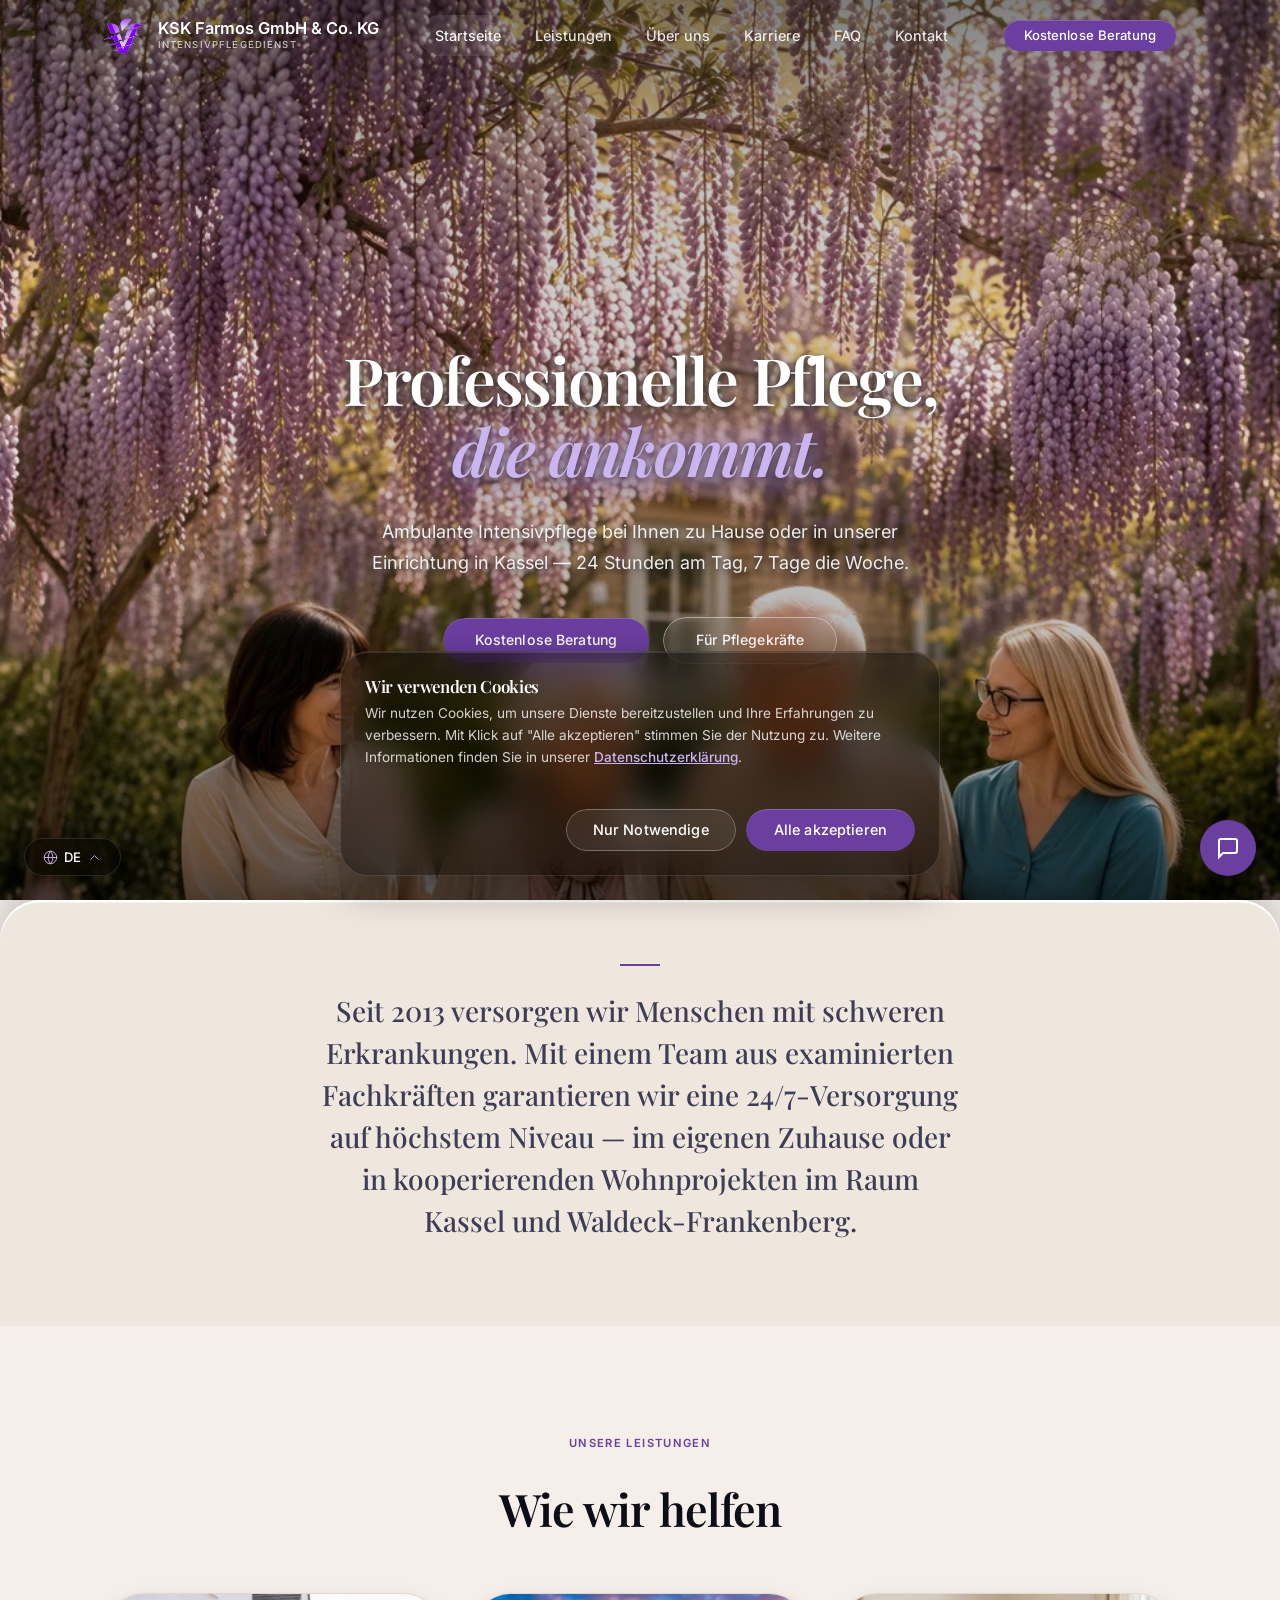
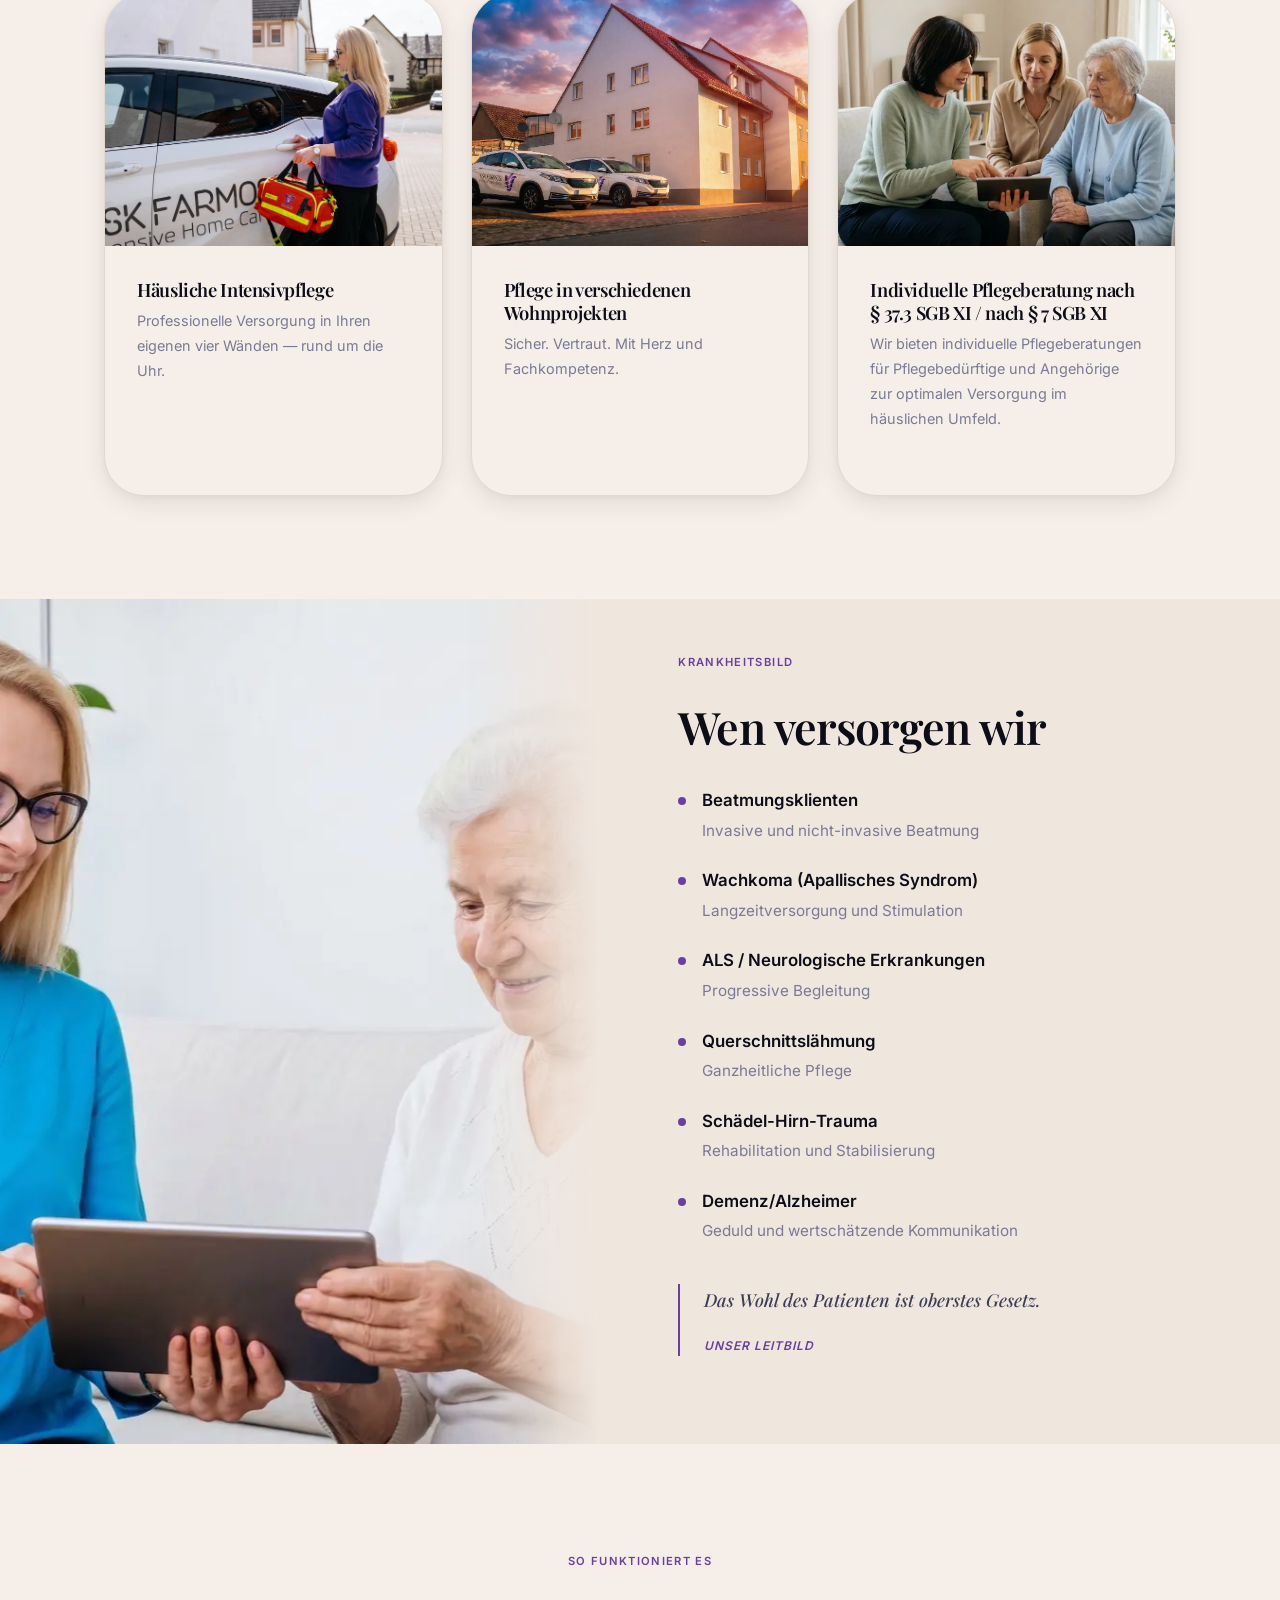
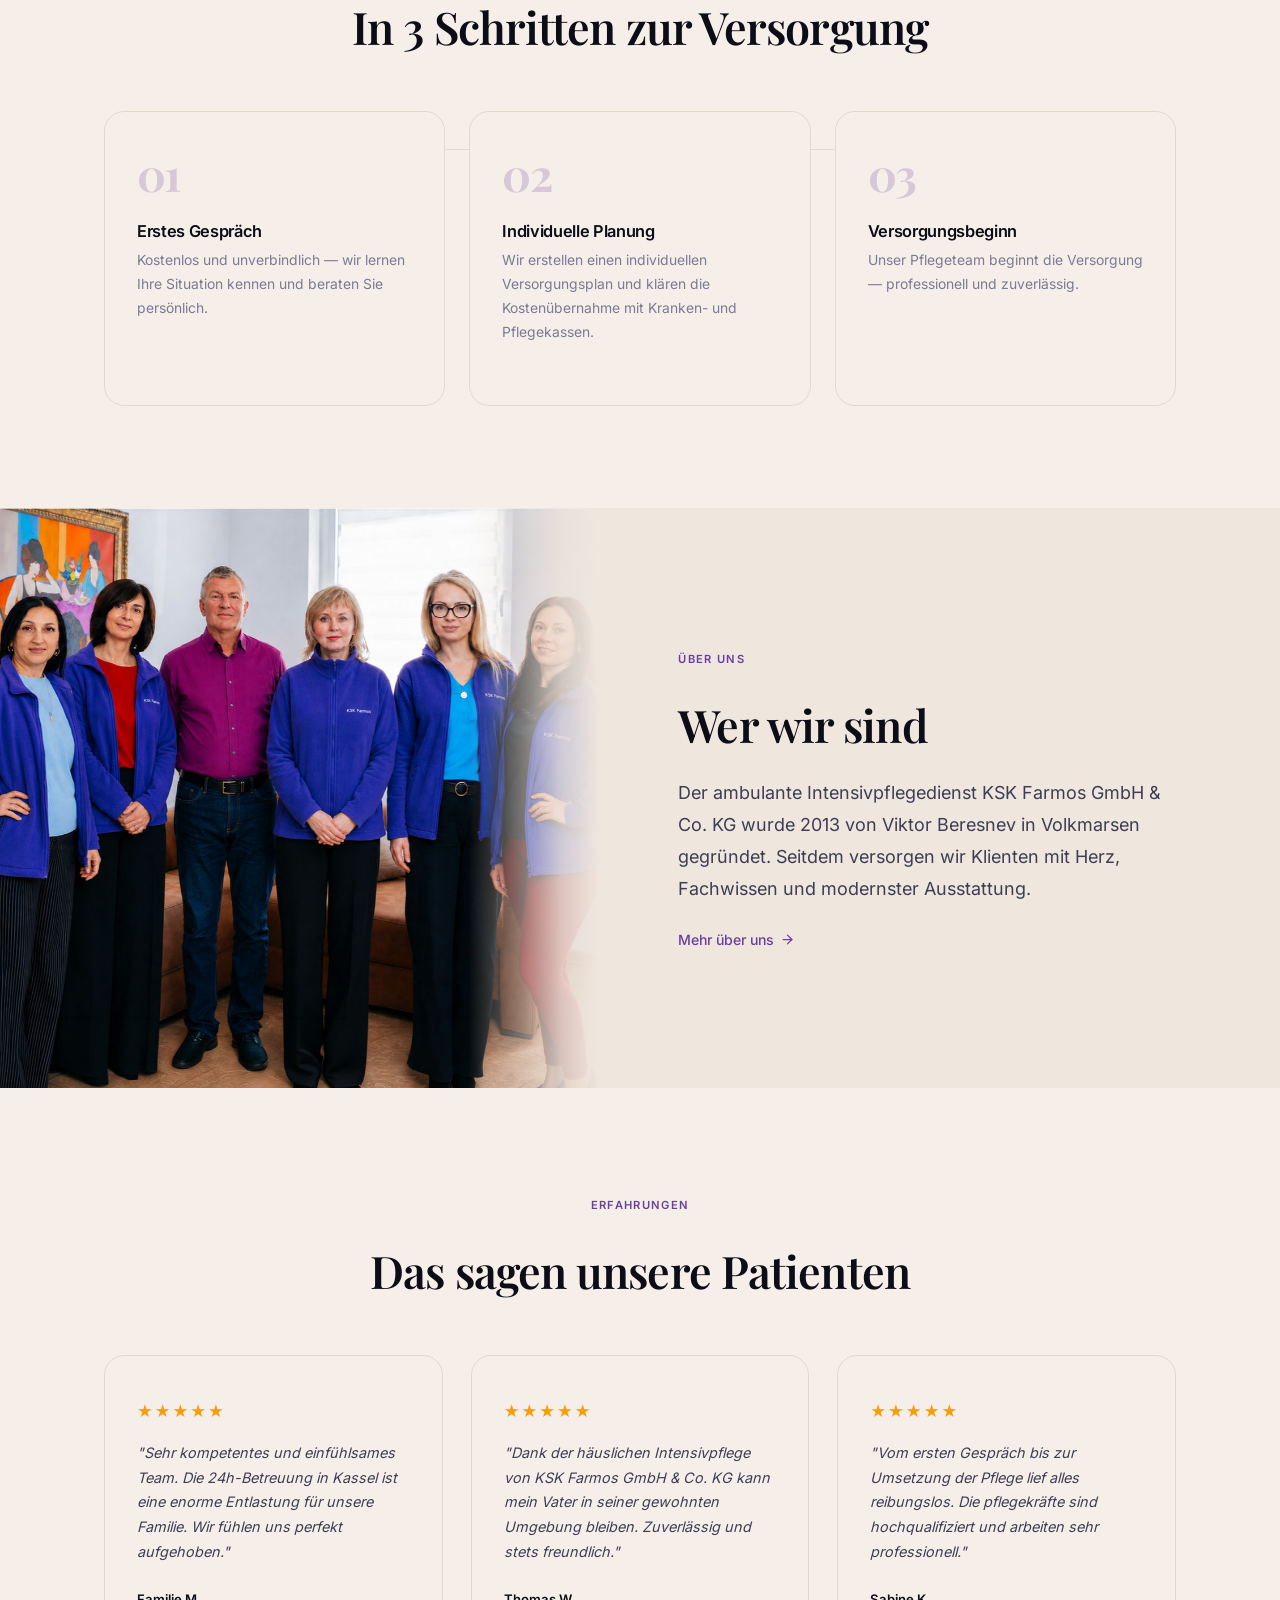
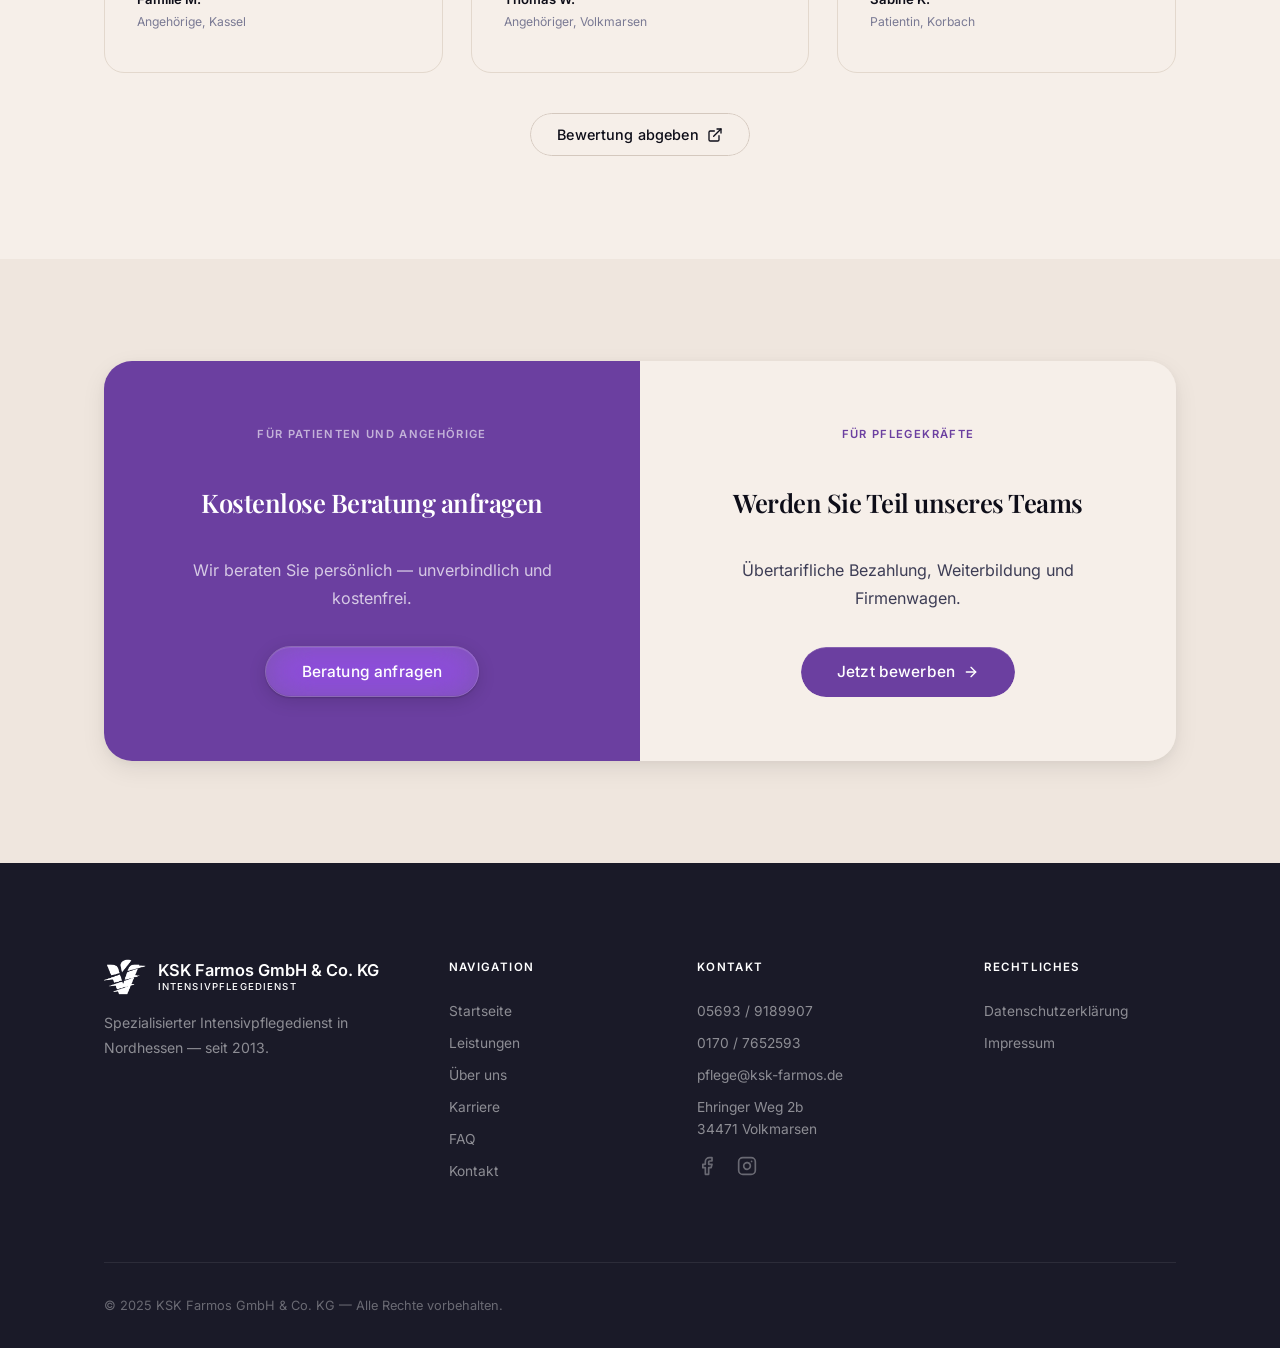
==== index.html @ 3693acf0 "ksk-farmos: security/privacy hardening, legal fixes, self-hosted deps, hero-only animation - Fix XSS" ====
<!DOCTYPE html>
<html lang="de">
<head>
  <meta charset="UTF-8">
  <meta name="viewport" content="width=device-width, initial-scale=1.0">
  <title>KSK Farmos GmbH &amp; Co. KG — Intensivpflegedienst in Nordhessen</title>
  <meta name="description" content="Ambulanter Intensivpflegedienst in Nordhessen. 24h-Betreuung zu Hause oder in Kassel. Seit 2013.">
  <link rel="stylesheet" href="css/style.css?v=1062">
  <link rel="preload" as="image" href="img/hero/mobile/hero1-v2.webp?v=10" media="(max-width: 992px)">
  <link rel="preload" as="image" href="img/hero/desktop/hero1.webp?v=20" media="(min-width: 993px)">
  <link rel="icon" href="img/common/logo-icon.png?v=3">
  <script src="js/vendor/lenis-1.0.42.min.js"></script>
  <!-- OpenGraph Social Metadata -->
  <meta property="og:title" content="KSK Farmos GmbH &amp; Co. KG — Intensivpflegedienst in Nordhessen">
  <meta property="og:description" content="Ambulanter Intensivpflegedienst in Nordhessen. 24h-Betreuung zu Hause oder in Kassel. Seit 2013.">
  <meta property="og:image" content="https://ksk-farmos.de/img/common/logo-icon.png">
  <meta property="og:url" content="https://ksk-farmos.de/">
  <meta property="og:type" content="website">
  <script type="application/ld+json">
  {
    "@context": "https://schema.org",
    "@type": "LocalBusiness",
    "name": "KSK Farmos GmbH & Co. KG",
    "image": "https://ksk-farmos.de/img/common/logo-icon.png",
    "@id": "https://ksk-farmos.de/#organization",
    "url": "https://ksk-farmos.de/",
    "telephone": "+4956939189907",
    "priceRange": "$$$",
    "address": {
      "@type": "PostalAddress",
      "streetAddress": "Ehringer Weg 2b",
      "addressLocality": "Volkmarsen",
      "postalCode": "34471",
      "addressCountry": "DE"
    },
    "geo": {
      "@type": "GeoCoordinates",
      "latitude": 51.41164,
      "longitude": 9.11586
    },
    "openingHoursSpecification": {
      "@type": "OpeningHoursSpecification",
      "dayOfWeek": [
        "Monday",
        "Tuesday",
        "Wednesday",
        "Thursday",
        "Friday",
        "Saturday",
        "Sunday"
      ],
      "opens": "00:00",
      "closes": "23:59"
    },
    "sameAs": [
      "https://www.facebook.com/share/1UM6QWWDnx/",
      "https://www.instagram.com/ksk.farmos.intensivpflege/"
    ]
  }
  </script>
</head>
<body>

<!-- HEADER -->
<header class="header header-transparent-allowed" id="header">
  <div class="header-inner">
    <a href="index.html" class="logo"><img src="img/common/logo-icon.png?v=3" alt="KSK Farmos GmbH &amp; Co. KG"><div class="logo-text">KSK Farmos GmbH &amp; Co. KG<span data-i18n="brand.sub">Intensivpflegedienst</span></div></a>
    <nav class="nav">
      <a class="nav-link active" href="index.html" data-i18n="nav.start">Startseite</a>
      <a class="nav-link" href="leistungen.html" data-i18n="nav.leistungen">Leistungen</a>
      <a class="nav-link" href="ueber-uns.html" data-i18n="nav.ueber">Über uns</a>
      <a class="nav-link" href="karriere.html" data-i18n="nav.karriere">Karriere</a>
      <a class="nav-link" href="faq.html" data-i18n="nav.faq">FAQ</a>
      <a class="nav-link" href="kontakt.html" data-i18n="nav.kontakt">Kontakt</a>
    </nav>
    <div class="header-right">
      <a href="beratung.html" class="btn btn-primary btn-sm" data-i18n="nav.beratung">Kostenlose Beratung</a>
      <button class="mobile-toggle" aria-label="Menu"><span></span><span></span><span></span></button>
    </div>
  </div>
</header>
<div class="mobile-menu">
  <a class="nav-link active" href="index.html" data-i18n="nav.start">Startseite</a>
  <a class="nav-link" href="leistungen.html" data-i18n="nav.leistungen">Leistungen</a>
  <a class="nav-link" href="ueber-uns.html" data-i18n="nav.ueber">Über uns</a>
  <a class="nav-link" href="karriere.html" data-i18n="nav.karriere">Karriere</a>
  <a class="nav-link" href="faq.html" data-i18n="nav.faq">FAQ</a>
  <a class="nav-link" href="kontakt.html" data-i18n="nav.kontakt">Kontakt</a>
</div>

<main>

<section class="hero-cutout hero-fs">
  <div class="hero-home-photo-frame index-hero-frame">
    <div class="hero-home-photo-inner">
      <picture>
        <source srcset="img/hero/mobile/hero1-v2.webp?v=10" media="(max-width: 992px)">
        <img src="img/hero/desktop/hero1.webp?v=20" alt="KSK Farmos GmbH &amp; Co. KG Intensivpflege" class="hero-home-photo" loading="eager">
      </picture>
    </div>
    <div class="hero-home-overlay"></div>
  </div>
  <div class="container">
    <div class="hero-inner centered">
      <div class="hero-content">
        <h1 class="hero-title reveal">
          <span class="ht-line-first">
            <span class="ht-line" data-i18n="idx.h1a">Professionelle</span>
            <span class="ht-line" data-i18n="idx.h1b">Pflege,</span>
          </span>
          <em class="ht-line" data-i18n="idx.h1em">die ankommt.</em>
        </h1>
        <p class="hero-subtitle reveal stagger-1" data-i18n="idx.lead">Ambulante Intensivpflege bei Ihnen zu Hause oder in unserer Einrichtung in Kassel — 24 Stunden am Tag, 7 Tage die Woche.</p>
        <div class="hero-actions reveal stagger-2">
          <a href="beratung.html" class="btn btn-primary btn-lg" data-i18n="idx.cta1">Kostenlose Beratung</a>
          <a href="karriere.html" class="btn btn-outline btn-lg" data-i18n="idx.cta2">Für Pflegekräfte</a>
        </div>
      </div>
    </div>
  </div>
</section>

<!-- 02 STATS + ACCENT -->
<section class="section section-gray section-compact">
  <div class="container">
    <div class="editorial-accent reveal">
      <p data-i18n="idx.accent">Seit 2013 versorgen wir Menschen mit schweren Erkrankungen. Mit einem Team aus examinierten Fachkräften garantieren wir eine 24/7-Versorgung auf höchstem Niveau — im eigenen Zuhause oder in kooperierenden Wohnprojekten im Raum Kassel und Waldeck-Frankenberg.</p>
    </div>
  </div>
</section>

<!-- 03 SERVICE CARDS -->
<section class="section">
  <div class="container">
    <div class="section-header centered reveal">
      <span class="section-tag" data-i18n="idx.srv.tag">Unsere Leistungen</span>
      <h2 data-i18n="idx.srv.h2">Wie wir helfen</h2>
    </div>
    <div class="grid-3">
      <a href="leistungen.html#haeuslich" class="card card-img">
        <div class="card-photo"><picture>
        <source srcset="img/home/home-service-haeuslich.webp" media="(max-width: 992px)">
        <img src="img/home/home-service-haeuslich.jpg" alt="Pflege zu Hause" loading="lazy">
      </picture></div>
        <div class="card-body">
          <h3 data-i18n="idx.srv1.h3">Häusliche Intensivpflege</h3>
          <p data-i18n="idx.srv1.p">Professionelle Versorgung in Ihren eigenen vier Wänden — rund um die Uhr.</p>
        </div>
      </a>
      <a href="leistungen.html" class="card card-img">
        <div class="card-photo"><picture>
        <source srcset="img/home/home-service-aufenthalt.webp" media="(max-width: 992px)">
        <img src="img/home/home-service-aufenthalt.jpg" alt="Aufenthaltskonzept" loading="lazy">
      </picture></div>
        <div class="card-body">
          <h3 data-i18n="idx.srv2.h3">Pflege in verschiedenen Wohnprojekten</h3>
          <p data-i18n="idx.srv2.p">Sicher. Vertraut. Mit Herz und Fachkompetenz.</p>
        </div>
      </a>
      <a href="leistungen.html#fortbildung" class="card card-img">
        <div class="card-photo"><picture>
        <source srcset="img/home/447ef75c-87d7-42b5-b0a5-6a3f84eab8a4.webp" media="(max-width: 992px)">
        <img src="img/home/447ef75c-87d7-42b5-b0a5-6a3f84eab8a4.jpg" alt="Beratung" loading="lazy">
      </picture></div>
        <div class="card-body">
          <h3 data-i18n="idx.srv3.h3">Individuelle Pflegeberatung nach &sect; 37.3 SGB XI / nach &sect; 7 SGB XI</h3>
          <p data-i18n="idx.srv3.p">Wir bieten individuelle Pflegeberatungen für Pflegebedürftige und Angehörige zur optimalen Versorgung im häuslichen Umfeld.</p>
        </div>
      </a>
    </div>
  </div>
</section>

<!-- 04 DIAGNOSEN -->
<!-- 04 DIAGNOSEN -->
<section class="section-edge-photo section-gray img-left">
  <div class="edge-photo-frame">
    <div class="edge-photo-inner">
      <picture style="display: block; width: 100%; height: 100%;">
        <source srcset="img/home/service-consultation.webp" media="(max-width: 992px)">
        <img src="img/home/hero2.jpg" alt="Einfühlsame Pflege" loading="lazy">
      </picture>
    </div>
    <div class="edge-photo-overlay"></div>
  </div>
  <div class="container">
    <div class="grid-2">
      <div class="empty-column"></div>
      <div>
        <span class="section-tag reveal-right" data-i18n="idx.diag.tag">Krankheitsbild</span>
        <h2 class="reveal-right stagger-1" data-i18n="idx.diag.h2">Wen versorgen wir</h2>
        <ul class="check-list reveal-right stagger-2">
          <li><span class="check-icon"><i data-lucide="check"></i></span><div><strong data-i18n="idx.diag1">Beatmungsklienten</strong><span data-i18n="idx.diag1.d">Invasive und nicht-invasive Beatmung</span></div></li>
          <li><span class="check-icon"><i data-lucide="check"></i></span><div><strong data-i18n="idx.diag2">Wachkoma (Apallisches Syndrom)</strong><span data-i18n="idx.diag2.d">Langzeitversorgung und Stimulation</span></div></li>
          <li><span class="check-icon"><i data-lucide="check"></i></span><div><strong data-i18n="idx.diag3">ALS / Neurologische Erkrankungen</strong><span data-i18n="idx.diag3.d">Progressive Begleitung</span></div></li>
          <li><span class="check-icon"><i data-lucide="check"></i></span><div><strong data-i18n="idx.diag4">Querschnittslähmung</strong><span data-i18n="idx.diag4.d">Ganzheitliche Pflege</span></div></li>
          <li><span class="check-icon"><i data-lucide="check"></i></span><div><strong data-i18n="idx.diag5">Schädel-Hirn-Trauma</strong><span data-i18n="idx.diag5.d">Rehabilitation und Stabilisierung</span></div></li>
          <li><span class="check-icon"><i data-lucide="check"></i></span><div><strong data-i18n="idx.diag6">Demenz/Alzheimer</strong><span data-i18n="idx.diag6.d">Geduld und wertschätzende Kommunikation</span></div></li>
        </ul>
        <div class="quote-block reveal-right stagger-3">
          <p data-i18n="idx.quote">Das Wohl des Patienten ist oberstes Gesetz.</p>
          <cite data-i18n="idx.quote.cite">Unser Leitbild</cite>
        </div>
      </div>
    </div>
  </div>
</section>

<!-- 05 PROCESS STEPS -->
<section class="section">
  <div class="container">
    <div class="section-header centered reveal">
      <span class="section-tag" data-i18n="idx.steps.tag">So funktioniert es</span>
      <h2 data-i18n="idx.steps.h2">In 3 Schritten zur Versorgung</h2>
    </div>
    <div class="process-steps">
      <div class="process-step">
        <div class="process-num">01</div>
        <h3 data-i18n="idx.step1.h3">Erstes Gespräch</h3>
        <p data-i18n="idx.step1.p">Kostenlos und unverbindlich — wir lernen Ihre Situation kennen und beraten Sie persönlich.</p>
      </div>
      <div class="process-step">
        <div class="process-num">02</div>
        <h3 data-i18n="idx.step2.h3">Individuelle Planung</h3>
        <p data-i18n="idx.step2.p">Wir erstellen einen individuellen Versorgungsplan und klären die Kostenübernahme mit Kranken- und Pflegekassen.</p>
      </div>
      <div class="process-step">
        <div class="process-num">03</div>
        <h3 data-i18n="idx.step3.h3">Versorgungsbeginn</h3>
        <p data-i18n="idx.step3.p">Unser Pflegeteam beginnt die Versorgung — professionell und zuverlässig.</p>
      </div>
    </div>
  </div>
</section>

<!-- 06 ABOUT PREVIEW -->
<section class="section-edge-photo section-gray img-left">
  <div class="edge-photo-frame">
    <div class="edge-photo-inner">
      <picture>
        <img src="img/home/team-photo.jpeg" alt="Team KSK Farmos GmbH &amp; Co. KG" loading="lazy" style="object-position: center top;">
      </picture>
    </div>
    <div class="edge-photo-overlay"></div>
  </div>
  <div class="container">
    <div class="grid-2">
      <div class="empty-column"></div>
      <div>
        <span class="section-tag reveal-right" data-i18n="idx.about.tag">Über uns</span>
        <h2 class="reveal-right stagger-1" data-i18n="idx.about.h2">Wer wir sind</h2>
        <p class="reveal-right stagger-2" data-i18n="idx.about.p">Der ambulante Intensivpflegedienst KSK Farmos GmbH &amp; Co. KG wurde 2013 von Viktor Beresnev in Volkmarsen gegründet. Seitdem versorgen wir Klienten mit Herz, Fachwissen und modernster Ausstattung.</p>
        <a href="ueber-uns.html" class="link-arrow reveal-right stagger-3" data-i18n="idx.about.link">Mehr über uns <i data-lucide="arrow-right"></i></a>
      </div>
    </div>
  </div>
</section>

<!-- 07 REVIEWS -->
<section class="section">
  <div class="container">
    <div class="section-header centered reveal">
      <span class="section-tag" data-i18n="idx.reviews.tag">Erfahrungen</span>
      <h2 data-i18n="idx.reviews.h2">Das sagen unsere Patienten</h2>
    </div>
    <div class="review-cards">
      <div class="review-card reveal stagger-1">
        <div class="review-stars">★★★★★</div>
        <p data-i18n="idx.review1.text">"Sehr kompetentes und einfühlsames Team. Die 24h-Betreuung in Kassel ist eine enorme Entlastung für unsere Familie. Wir fühlen uns perfekt aufgehoben."</p>
        <div class="review-author" data-i18n="idx.review1.author">Familie M. <span>Angehörige, Kassel</span></div>
      </div>
      <div class="review-card reveal stagger-2">
        <div class="review-stars">★★★★★</div>
        <p data-i18n="idx.review2.text">"Dank der häuslichen Intensivpflege von KSK Farmos GmbH &amp; Co. KG kann mein Vater in seiner gewohnten Umgebung bleiben. Zuverlässig und stets freundlich."</p>
        <div class="review-author" data-i18n="idx.review2.author">Thomas W. <span>Angehöriger, Volkmarsen</span></div>
      </div>
      <div class="review-card reveal stagger-3">
        <div class="review-stars">★★★★★</div>
        <p data-i18n="idx.review3.text">"Vom ersten Gespräch bis zur Umsetzung der Pflege lief alles reibungslos. Die pflegekräfte sind hochqualifiziert und arbeiten sehr professionell."</p>
        <div class="review-author" data-i18n="idx.review3.author">Sabine K. <span>Patientin, Korbach</span></div>
      </div>
    </div>
    <div class="flex-center mt-5 reveal stagger-4" style="margin-top: 40px">
      <a href="https://g.page/r/Cd6hNIICJQRSEBM/review" target="_blank" rel="noopener" class="btn btn-outline" data-i18n="idx.reviews.btn">Bewertung abgeben <i data-lucide="external-link"></i></a>
    </div>
  </div>
</section>

<!-- 08 DUAL CTA -->
<section class="section section-gray">
  <div class="container">
    <div class="dual-cta reveal-scale">
      <div class="dual-cta-left">
        <span class="section-tag" style="color:rgba(255,255,255,0.6)" data-i18n="idx.dual.left.tag">Für Patienten und Angehörige</span>
        <h3 data-i18n="idx.dual.left.h3">Kostenlose Beratung anfragen</h3>
        <p data-i18n="idx.dual.left.p">Wir beraten Sie persönlich — unverbindlich und kostenfrei.</p>
        <a href="beratung.html" class="btn btn-glass-dark btn-lg" data-i18n="idx.dual.left.btn">Beratung anfragen</a>
      </div>
      <div class="dual-cta-right">
        <span class="section-tag" data-i18n="idx.dual.right.tag">Für Pflegekräfte</span>
        <h3 data-i18n="idx.dual.right.h3">Werden Sie Teil unseres Teams</h3>
        <p data-i18n="idx.dual.right.p">Übertarifliche Bezahlung, Weiterbildung und Firmenwagen.</p>
        <a href="schnellbewerbung.html" class="btn btn-primary btn-lg" data-i18n="idx.dual.right.btn">Jetzt bewerben <i data-lucide="arrow-right"></i></a>
      </div>
    </div>
  </div>
</section>

</main>

<!-- FOOTER -->
<footer class="footer">
  <div class="container">
    <div class="footer-grid">
      <div class="footer-brand">
        <a href="index.html" class="logo"><img src="img/common/logo-icon.png?v=3" alt="KSK Farmos GmbH &amp; Co. KG"><div class="logo-text">KSK Farmos GmbH &amp; Co. KG<span data-i18n="brand.sub">Intensivpflegedienst</span></div></a>
        <p data-i18n="footer.desc">Spezialisierter Intensivpflegedienst in Nordhessen — seit 2013.</p>
      </div>
      <div>
        <h4 data-i18n="footer.nav">Navigation</h4>
        <div class="footer-links">
          <a href="index.html" data-i18n="nav.start">Startseite</a>
          <a href="leistungen.html" data-i18n="nav.leistungen">Leistungen</a>
          <a href="ueber-uns.html" data-i18n="nav.ueber">Über uns</a>
          <a href="karriere.html" data-i18n="nav.karriere">Karriere</a>
          <a href="faq.html" data-i18n="nav.faq">FAQ</a>
          <a href="kontakt.html" data-i18n="nav.kontakt">Kontakt</a>
        </div>
      </div>
      <div>
        <h4 data-i18n="footer.kontakt">Kontakt</h4>
        <div class="footer-contact">
          <a href="tel:056939189907">05693 / 9189907</a>
          <a href="tel:01707652593">0170 / 7652593</a>
          <a href="mailto:pflege@ksk-farmos.de">pflege@ksk-farmos.de</a>
          <p>Ehringer Weg 2b<br>34471 Volkmarsen</p>
        
          <div class="footer-social">
            <a href="https://www.facebook.com/share/1UM6QWWDnx/" target="_blank" rel="noopener noreferrer" aria-label="Facebook"><svg xmlns="http://www.w3.org/2000/svg" width="20" height="20" viewBox="0 0 24 24" fill="none" stroke="currentColor" stroke-width="2" stroke-linecap="round" stroke-linejoin="round" class="lucide lucide-facebook"><path d="M18 2h-3a5 5 0 0 0-5 5v3H7v4h3v8h4v-8h3l1-4h-4V7a1 1 0 0 1 1-1h3z"></path></svg></a>
            <a href="https://www.instagram.com/ksk.farmos.intensivpflege/" target="_blank" rel="noopener noreferrer" aria-label="Instagram"><svg xmlns="http://www.w3.org/2000/svg" width="20" height="20" viewBox="0 0 24 24" fill="none" stroke="currentColor" stroke-width="2" stroke-linecap="round" stroke-linejoin="round" class="lucide lucide-instagram"><rect x="2" y="2" width="20" height="20" rx="5" ry="5"></rect><path d="M16 11.37A4 4 0 1 1 12.63 8 4 4 0 0 1 16 11.37z"></path><line x1="17.5" y1="6.5" x2="17.51" y2="6.5"></line></svg></a>
            </div>
        </div>
      </div>
      <div>
        <h4 data-i18n="footer.legal">Rechtliches</h4>
        <div class="footer-links">
          <a href="datenschutz.html" data-i18n="footer.datenschutz">Datenschutzerklärung</a>
          <a href="impressum.html" data-i18n="footer.impressum">Impressum</a>
        </div>
      </div>
    </div>
    <div class="footer-bottom">
      <span data-i18n="footer.copy">&copy; 2025 KSK Farmos GmbH &amp; Co. KG — Alle Rechte vorbehalten.</span>
    </div>
  </div>
</footer>

<!-- FLOATING LANG PILL -->
<div class="lang-float">
  <button class="lang-float-btn" id="langFloatBtn"><i data-lucide="globe"></i> DE <i data-lucide="chevron-up"></i></button>
  <div class="lang-float-dropdown" id="langDropdown">
    <a href="#" data-lang="de" class="active">Deutsch</a>
    <a href="#" data-lang="en">English</a>
    <a href="#" data-lang="ru">Русский</a>
    <a href="#" data-lang="tr">Türkçe</a>
    <a href="#" data-lang="pl">Polski</a>
    <a href="#" data-lang="ro">Română</a>
    <a href="#" data-lang="bg">Български</a>
    <a href="#" data-lang="ua">Українська</a>
    <a href="#" data-lang="ar">العربية</a>
    <a href="#" data-lang="bs">Bosanski</a>
  </div>
</div>


<script src="js/vendor/lucide-1.39.0.min.js"></script>
<script src="js/main.js?v=5.25"></script>
  <!-- KSK Chat Widget -->
  <link rel="stylesheet" href="css/chat-widget.css?v=6">
  <script src="js/chat-widget.js?v=3"></script>
</body>
</html>
---- css/style.css ----
/* ============================================================
   KSK FARMOS — style.css v3.5
   Calibrated spacing · Glass buttons · Scroll animations
   ============================================================ */
@import url('fonts.css');

/* ── DESIGN TOKENS ─────────────────────────────────────────── */
:root {
  --white:#f6efe9;
  --off-white:#fdfaf7;
  --gray-50:#efe6de;
  --gray-100:#e3d8cd;
  --gray-200:#d4c8be;
  --gray-400:#9898b0;
  --gray-600:#5c5c78;
  --gray-800:#2a2a3a;
  --gray-900:#1a1a28;
  --black:#0d0d18;
  --violet:#6b3fa0;
  --violet-mid:#7c50b5;
  --violet-light:#9d76d4;
  --violet-pale:#f0eaf9;
  --violet-alpha:rgba(107,63,160,0.10);
  --text-primary:#0d0d18;
  --text-secondary:#3d3d55;
  --text-muted:#7a7a94;
  --serif:'Playfair Display',Georgia,serif;
  --sans:'Inter',system-ui,-apple-system,sans-serif;
  --shadow-xs:0 1px 3px rgba(0,0,0,0.05);
  --shadow-sm:0 2px 8px rgba(0,0,0,0.06),0 1px 3px rgba(0,0,0,0.04);
  --shadow-md:0 8px 24px rgba(0,0,0,0.08),0 2px 8px rgba(0,0,0,0.04);
  --shadow-lg:0 24px 56px rgba(0,0,0,0.10),0 8px 20px rgba(0,0,0,0.05);
  --shadow-violet:0 8px 32px rgba(107,63,160,0.25);
  --r-sm:8px;--r-md:14px;--r-lg:20px;--r-xl:28px;--r-2xl:40px;--r-full:9999px;

  /* 8px spacing grid */
  --sp-1:8px;--sp-2:16px;--sp-3:24px;--sp-4:32px;
  --sp-5:40px;--sp-6:48px;--sp-7:56px;--sp-8:64px;
  --sp-10:80px;--sp-12:96px;--sp-16:128px;

  --header-h:72px;
  --max-w:1200px;
  --pad-x:clamp(20px,5vw,64px);
  --section-gap:clamp(64px,8vw,112px);

  --ease:cubic-bezier(0.25,0.46,0.45,0.94);
  --ease-out:cubic-bezier(0.16,1,0.3,1);
  --ease-expo:cubic-bezier(0.22,1,0.36,1);
  --ease-spring:cubic-bezier(0.34,1.56,0.64,1);
  --t-fast:160ms;--t-base:280ms;--t-slow:520ms;--t-reveal:800ms;
}

/* ── RESET ─────────────────────────────────────────────────── */
*,*::before,*::after{box-sizing:border-box;margin:0;padding:0;-webkit-tap-highlight-color:transparent}
html{scroll-behavior:smooth;-webkit-text-size-adjust:100%;overflow-x:clip}
body{font-family:var(--sans);font-size:16px;line-height:1.65;color:var(--text-primary);background:var(--white);-webkit-font-smoothing:antialiased;overflow-x:clip}
img{display:block;max-width:100%;height:auto}
picture{display:block;width:100%;height:100%}
picture img{width:100%;height:100%;object-fit:cover}
a{color:inherit;text-decoration:none}
ul,ol{list-style:none}
button{font-family:var(--sans)}

/* ── TYPOGRAPHY ─────────────────────────────────────────────── */
h1,h2,h3,h4{font-family:var(--serif);font-weight:600;line-height:1.25;letter-spacing:-0.02em;color:var(--text-primary);margin-bottom:1.5rem;overflow-wrap:break-word;word-break:break-word}
h1{font-size:clamp(3.2rem, 6vw, 5.2rem);line-height:1.12}
h2{font-size:clamp(2rem,3.5vw,3.1rem)}
.beratung-title{font-size:clamp(2rem,3.5vw,3.1rem)}
h3{font-size:clamp(1.25rem,2vw,1.6rem)}
h4{font-size:1.05rem;font-family:var(--sans);font-weight:600;letter-spacing:-0.01em;line-height:1.4;margin-bottom:1rem}
p{color:var(--text-secondary);line-height:1.75;margin-bottom:1.25rem}
.lead{font-size:1.15rem;color:var(--text-secondary);font-weight:400;line-height:1.8;max-width:650px;margin-bottom:2rem}
.text-sm{font-size:0.875rem}.text-xs{font-size:0.78rem}.text-muted{color:var(--text-muted)}.text-center{text-align:center}.text-white{color:white}
.section-tag{display:inline-block;font-family:var(--sans);font-size:0.70rem;font-weight:600;letter-spacing:0.12em;text-transform:uppercase;color:var(--violet);margin-bottom:1.75rem}
.service-group-label {
  font-family: var(--sans);
  font-size: 0.65rem;
  font-weight: 700;
  letter-spacing: 0.12em;
  text-transform: uppercase;
  color: var(--violet);
  margin-top: 2.5rem;
  margin-bottom: 1.25rem;
}

/* ── LAYOUT ─────────────────────────────────────────────────── */
.container{width:100%;max-width:var(--max-w);margin:0 auto;padding:0 var(--pad-x)}
.section{padding:var(--section-gap) 0}
.section-gray{background:var(--gray-50)}
.section-white{background:#ffffff}
.section-dark{background:var(--gray-900);color:white}
.section-dark h2,.section-dark h3,.section-dark h4{color:white}
.section-dark p{color:rgba(255,255,255,0.65)}
.section-violet{background:var(--violet);color:white}
.section-violet h2,.section-violet h3{color:white}
.section-violet p{color:rgba(255,255,255,0.82)}
.section-header{max-width:640px;margin-bottom:clamp(32px,5vw,56px)}
.section-header.centered{margin-left:auto;margin-right:auto;text-align:center}
.section-header h2{margin-bottom:var(--sp-4)}
.section-header p{font-size:1.05rem;max-width:540px;margin-top:var(--sp-2)}
.section-header.centered p{margin-left:auto;margin-right:auto}

/* ── GRIDS ──────────────────────────────────────────────────── */
.grid-2{display:grid;grid-template-columns:1fr 1fr;gap:clamp(40px,6vw,88px);align-items:center}
.grid-3{display:grid;grid-template-columns:repeat(3,1fr);gap:clamp(16px,2.5vw,28px)}
.flex-grid-3{display:flex;flex-wrap:wrap;justify-content:center;gap:clamp(16px,2.5vw,28px)}
.flex-grid-3 > *{flex:0 1 calc(33.333% - 20px);min-width:300px;max-width:380px}
.grid-4{display:grid;grid-template-columns:repeat(4,1fr);gap:clamp(14px,2vw,20px)}
.flex-center{display:flex;align-items:center;justify-content:center}
.hero-actions{display:flex;gap:12px;flex-wrap:wrap;align-items:center}
.mb-sm{margin-bottom:var(--sp-2)}.mb-md{margin-bottom:var(--sp-4)}.mb-lg{margin-bottom:var(--sp-6)}

/* ── STICKY MEDIA LAYOUT UTILS ────────────────────────────────── */
@media (min-width: 992px) {
  .media-left {
    align-items: start;
    display: grid;
    grid-template-columns: 1fr 1fr;
    gap: 40px;
  }
  .media-left > :first-child {
    order: 2;
  }
  .media-left > :last-child {
    order: 1;
  }
  .sticky-media > :last-child {
    position: sticky;
    top: 100px;
  }
}

/* ── PHOTO PLACEHOLDERS ─────────────────────────────────────── */
.photo-placeholder{width:100%;min-height:300px;background:var(--gray-50);border:1.5px dashed var(--gray-200);border-radius:var(--r-lg);display:flex;align-items:center;justify-content:center;text-align:center;padding:var(--sp-4);color:var(--text-muted);font-size:0.85rem;line-height:1.5;object-fit:cover}
.photo-placeholder.ph-tall{min-height:480px}.photo-placeholder.ph-short{min-height:220px}.photo-placeholder.ph-square{min-height:0;aspect-ratio:1/1}
.ph-4-5{aspect-ratio:4/5;min-height:0}.ph-4-3{aspect-ratio:4/3;min-height:0}.ph-1-1{aspect-ratio:1/1;min-height:0}

/* ── CARDS ───────────────────────────────────────────────────── */
.card{background:var(--white);border:1px solid var(--gray-100);border-radius:var(--r-lg);padding:var(--sp-5) var(--sp-4);transition:transform 0.35s ease,box-shadow 0.35s ease,border-color 0.35s ease}
.card:hover{transform:translateY(-6px);box-shadow:0 16px 40px rgba(0,0,0,0.08);border-color:transparent;transition:transform 0.35s ease,box-shadow 0.35s ease,border-color 0.35s ease}
.card-icon{width:48px;height:48px;background:var(--violet-pale);border-radius:var(--r-md);display:flex;align-items:center;justify-content:center;margin-bottom:var(--sp-3);color:var(--violet);flex-shrink:0;transition:transform 0.35s ease, background 0.3s ease}
.card:hover .card-icon{transform:translateY(-2px);background:var(--violet);color:var(--white)}
.card-icon svg{width:22px;height:22px;stroke-width:1.5}
.card h3{font-size:1.15rem;margin-bottom:var(--sp-1);line-height:1.25}
.card p{font-size:0.9rem;line-height:1.72;color:var(--text-muted)}
.card-centered{text-align:center;display:flex;flex-direction:column;align-items:center}
.card-graphic{margin-bottom:var(--sp-3);color:var(--violet);transition:transform 0.35s ease;display:inline-flex}
.card-graphic svg{width:24px;height:24px;stroke-width:1.5}
.card:hover .card-graphic{transform:translateY(-2px)}
.card-img{padding:0;overflow:hidden;border-radius:var(--r-2xl);background:var(--white);box-shadow:var(--shadow-md);transition:transform 0.35s ease,box-shadow 0.35s ease,border-color 0.35s ease}
.card-img:hover{transform:translateY(-6px);box-shadow:0 16px 40px rgba(0,0,0,0.08);border-color:transparent;transition:transform 0.35s ease,box-shadow 0.35s ease,border-color 0.35s ease}
.card-img .card-photo{width:100%;aspect-ratio:4/3;overflow:hidden;background:var(--gray-100)}
.card-img .card-photo img{width:100%;height:100%;object-fit:cover}
.card-img .card-body{padding:var(--sp-4) var(--sp-4) var(--sp-5)}
.card-img .card-body h3{margin-bottom:var(--sp-1)}
.card-img .card-body p{margin-bottom:var(--sp-3)}

/* ── BUTTONS ─────────────────────────────────────────────────── */
.btn{
  display:inline-flex;align-items:center;justify-content:center;gap:8px;
  font-family:var(--sans);font-size:0.9rem;font-weight:500;letter-spacing:0.01em;
  border:none;cursor:pointer;text-decoration:none;border-radius:var(--r-full);
  padding:14px 28px;line-height:1;white-space:nowrap;
  transition:transform 0.35s ease,box-shadow 0.35s ease,background 0.35s ease,border-color 0.35s ease,color 0.35s ease;
  position:relative;overflow:hidden;
  -webkit-mask-image: -webkit-radial-gradient(white, black);
}
.btn:hover{transition:transform 0.35s ease,box-shadow 0.35s ease,background 0.35s ease,border-color 0.35s ease,color 0.35s ease}
/* shimmer sweep */
.btn::after{content:'';position:absolute;inset:0;background:linear-gradient(105deg,transparent 35%,rgba(255,255,255,0.22) 50%,transparent 65%);transform:translateX(-100%);pointer-events:none;transition:transform 0.55s ease}
.btn:hover::after{transform:translateX(100%)}

.btn svg{width:16px;height:16px;stroke-width:2;flex-shrink:0;transition:transform 0.35s ease}
.btn:hover svg{transform:translateX(3px)}



/* Primary — solid violet */
.btn-primary{background:var(--violet);color:white;box-shadow:0 1px 2px rgba(107,63,160,0.25),0 4px 14px rgba(107,63,160,0.28),inset 0 1px 0 rgba(255,255,255,0.18)}
.btn-primary:hover{transform:translateY(-2px);background:var(--violet-mid);box-shadow:0 8px 24px rgba(107,63,160,0.28),inset 0 1px 0 rgba(255,255,255,0.2)}

/* Outline */
.btn-outline{background:transparent;color:var(--text-primary);border:1.5px solid var(--gray-200);box-shadow:none;padding:12.5px 26px;transition:transform 0.35s ease,border-color 0.35s ease,color 0.35s ease,background 0.35s ease}
.btn-outline:hover{border-color:var(--violet);color:var(--violet);background:var(--violet-alpha);box-shadow:var(--shadow-sm);transform:translateY(-2px)}

/* Glass — frosted on light bg */
.btn-glass{
  background:transparent !important;
  color:var(--text-primary);
  border:1px solid rgba(255,255,255,0.95);
  box-shadow:0 1px 2px rgba(0,0,0,0.06),0 4px 14px rgba(0,0,0,0.06),inset 0 1px 0 rgba(255,255,255,1),inset 0 -1px 0 rgba(0,0,0,0.03);
  -webkit-backface-visibility: hidden;
  backface-visibility: hidden;
  transform: translate3d(0, 0, 0);
  -webkit-transform: translate3d(0, 0, 0);
  -webkit-mask-image: none !important;
  mask-image: none !important;
  overflow: visible !important;
}
.btn-glass::after{
  display: none !important;
}
.btn-glass::before{
  content:'';
  position:absolute;
  inset:0;
  border-radius:inherit;
  background:rgba(255,255,255,0.62);
  backdrop-filter:blur(20px) saturate(180%);
  -webkit-backdrop-filter:blur(20px) saturate(180%);
  z-index:-1;
  transition:background 0.35s ease;
  will-change:transform,opacity;
  transform: translate3d(0, 0, 0);
  -webkit-transform: translate3d(0, 0, 0);
}
.btn-glass:hover{
  transform: translate3d(0, -2px, 0);
  -webkit-transform: translate3d(0, -2px, 0);
  box-shadow:0 6px 20px rgba(0,0,0,0.08),inset 0 1px 0 rgba(255,255,255,1);
}
.btn-glass:hover::before{
  background:rgba(255,255,255,0.88);
}

/* Glass Dark — frosted on violet/dark bg */
.btn-glass-dark{
  background:transparent !important;
  color:white;
  border:1px solid rgba(255,255,255,0.22);
  box-shadow:0 1px 2px rgba(0,0,0,0.18),0 4px 18px rgba(0,0,0,0.14),inset 0 1px 0 rgba(255,255,255,0.18),inset 0 -1px 0 rgba(0,0,0,0.08);
  -webkit-backface-visibility: hidden;
  backface-visibility: hidden;
  transform: translate3d(0, 0, 0);
  -webkit-transform: translate3d(0, 0, 0);
  -webkit-mask-image: none !important;
  mask-image: none !important;
  overflow: visible !important;
}
.btn-glass-dark::after{
  display: none !important;
}
.btn-glass-dark::before{
  content:'';
  position:absolute;
  inset:0;
  border-radius:inherit;
  background:rgba(255,255,255,0.12);
  backdrop-filter:blur(20px) saturate(180%);
  -webkit-backdrop-filter:blur(20px) saturate(180%);
  z-index:-1;
  transition:background 0.35s ease,border-color 0.35s ease;
  will-change:transform,opacity;
  transform: translate3d(0, 0, 0);
  -webkit-transform: translate3d(0, 0, 0);
}
.btn-glass-dark:hover{
  transform: translate3d(0, -2px, 0);
  -webkit-transform: translate3d(0, -2px, 0);
  border-color:rgba(255,255,255,0.38);
  box-shadow:0 6px 20px rgba(0,0,0,0.2),inset 0 1px 0 rgba(255,255,255,0.22);
}
.btn-glass-dark:hover::before{
  background:rgba(255,255,255,0.20);
}

/* Sizes */
.btn-sm{padding:9px 20px;font-size:0.82rem}.btn-sm.btn-outline{padding:7.5px 18px}
.btn-lg{padding:17px 36px;font-size:0.96rem}.btn-xl{padding:19px 44px;font-size:1rem;letter-spacing:0.015em}

/* ── HEADER ──────────────────────────────────────────────────── */
.header{position:fixed;top:0;left:0;right:0;height:var(--header-h);z-index:100;background:transparent;border-bottom:1px solid transparent}
.header.scrolled{background:rgba(255,255,255,0.90);backdrop-filter:blur(24px) saturate(200%);-webkit-backdrop-filter:blur(24px) saturate(200%);border-bottom:1px solid rgba(0,0,0,0.06);box-shadow:0 1px 28px rgba(0,0,0,0.05)}
.header-inner{display:flex;align-items:center;height:100%;gap:clamp(16px,3vw,40px);padding:0 var(--pad-x);max-width:var(--max-w);margin:0 auto}
.logo{display:flex;align-items:center;gap:12px;flex-shrink:0}
.logo img{height:36px;width:auto}
.logo-text{font-family:var(--sans);font-weight:700;font-size:1.02rem;color:var(--text-primary);line-height:1.1}
.logo-text span{display:block;font-size:0.60rem;font-weight:500;text-transform:uppercase;letter-spacing:0.12em;color:var(--text-muted);margin-top:2px}
.nav{display:flex;align-items:center;gap:2px;margin-left:auto;margin-right:auto}
.nav-link{display:inline-flex;align-items:center;gap:4px;padding:9px 16px;font-size:0.9rem;font-weight:450;color:var(--text-primary);border-radius:var(--r-full);white-space:nowrap}
.nav-link:hover{color:var(--violet);background:rgba(107,63,160,0.06)}
.nav-link.active{color:var(--violet)}
.chevron{font-size:0.68em;opacity:0.55}
.nav-mega{position:relative}
.mega-panel{position:absolute;top:calc(100% + 8px);left:50%;transform:translateX(-50%) translateY(10px);min-width:300px;background:rgba(0,0,0,0.45) !important;backdrop-filter:blur(16px) saturate(130%) !important;-webkit-backdrop-filter:blur(16px) saturate(130%) !important;border:1.5px solid rgba(255,255,255,0.12) !important;border-radius:var(--r-lg);box-shadow:0 12px 40px rgba(0, 0, 0, 0.35), inset 0 1px 0 rgba(255, 255, 255, 0.12) !important;padding:6px;opacity:0;visibility:hidden;pointer-events:none;transition:opacity 0.4s cubic-bezier(0.16, 1, 0.3, 1), transform 0.4s cubic-bezier(0.16, 1, 0.3, 1), visibility 0.4s cubic-bezier(0.16, 1, 0.3, 1);will-change:transform,opacity}
.nav-mega:hover .mega-panel,.nav-mega.open .mega-panel{opacity:1;visibility:visible;pointer-events:auto;transform:translateX(-50%) translateY(0)}
.nav-mega .chevron{transition:transform 0.4s cubic-bezier(0.34, 1.56, 0.64, 1)}
.nav-mega:hover .chevron{transform:rotate(180deg)}
.mega-item{display:block;padding:13px 16px;border-radius:var(--r-md);transition:background 0.3s ease}
.mega-item:hover{background:rgba(255,255,255,0.1) !important}
.mega-item strong{display:block;font-size:0.9rem;font-weight:600;color:#ffffff !important;margin-bottom:2px}
.mega-item span{font-size:0.78rem;color:rgba(255,255,255,0.65) !important}
.header-right{display:flex;align-items:center;gap:10px;flex-shrink:0}
.lang-selector{position:relative}
.lang-btn{display:inline-flex;align-items:center;gap:6px;padding:8px 12px;font-size:0.82rem;font-weight:500;color:var(--text-primary);border-radius:var(--r-full);cursor:pointer;background:transparent;border:none;font-family:var(--sans);transition:background 0.3s ease}
.lang-btn:hover{background:rgba(107,63,160,0.06)}
.lang-btn svg{width:14px;height:14px;transition:transform 0.4s cubic-bezier(0.34, 1.56, 0.64, 1)}
.lang-dropdown{position:absolute;top:calc(100% + 8px);right:0;background:rgba(0,0,0,0.45) !important;backdrop-filter:blur(16px) saturate(130%) !important;-webkit-backdrop-filter:blur(16px) saturate(130%) !important;border:1.5px solid rgba(255, 255, 255, 0.12) !important;border-radius:var(--r-md);box-shadow:0 12px 40px rgba(0, 0, 0, 0.35), inset 0 1px 0 rgba(255, 255, 255, 0.12) !important;padding:6px;min-width:130px;display:flex;flex-direction:column;gap:2px;z-index:200;opacity:0;visibility:hidden;pointer-events:none;transform:translateY(-8px);transition:opacity 0.25s ease,transform 0.25s ease}
.lang-selector.open .lang-dropdown{opacity:1;visibility:visible;pointer-events:auto;transform:translateY(0)}
.lang-dropdown a{display:block;padding:8px 12px;border-radius:var(--r-sm);font-size:0.82rem;color:rgba(255, 255, 255, 0.85) !important;transition:all 0.3s ease}
.lang-dropdown a:hover,.lang-dropdown a.active{background:rgba(255,255,255,0.1) !important;color:#cbb5f0 !important}
.mobile-toggle{display:none;flex-direction:column;gap:5px;width:36px;height:36px;cursor:pointer;align-items:center;justify-content:center;background:none;border:none}
.mobile-toggle span{width:22px;height:1.5px;background:var(--text-primary);border-radius:2px;transition:transform var(--t-base) var(--ease-out),opacity var(--t-base) var(--ease-out);transform-origin:center}
.mobile-toggle.open span:nth-child(1){transform:translateY(6.5px) rotate(45deg)}
.mobile-toggle.open span:nth-child(2){opacity:0;transform:scaleX(0)}
.mobile-toggle.open span:nth-child(3){transform:translateY(-6.5px) rotate(-45deg)}
.mobile-menu{position:fixed;inset:0;background:rgba(0,0,0,0.65) !important;backdrop-filter:blur(16px) saturate(130%) !important;-webkit-backdrop-filter:blur(16px) saturate(130%) !important;z-index:99;padding:calc(var(--header-h) + 60px) var(--pad-x) 40px;display:flex;flex-direction:column;align-items:center;justify-content:center;gap:8px;opacity:0;visibility:hidden;transition:opacity 0.35s ease,visibility 0.35s ease}
.mobile-menu.open{opacity:1;visibility:visible}
.mobile-menu .nav-link{font-size:1.8rem;padding:14px 20px;font-family:var(--serif);font-weight:500;color:rgba(255,255,255,0.9);transition:color 0.3s ease, transform 0.4s cubic-bezier(0.34, 1.56, 0.64, 1)}
.mobile-menu .nav-link:hover,
.mobile-menu .nav-link.active{color:var(--violet-light);background:transparent}
.mobile-menu .btn{margin-top:20px;align-self:center}
.mobile-lang{margin-top:auto;padding-top:28px;border-top:1px solid var(--gray-100);display:grid;grid-template-columns:repeat(5,1fr);gap:6px}
.mobile-lang a{text-align:center;padding:9px;font-size:0.78rem;border-radius:var(--r-sm);background:var(--gray-50);color:var(--text-secondary)}
.mobile-lang a:hover{background:var(--violet-pale);color:var(--violet)}

/* ── HEADER OPEN MOBILE STYLES ───────────────────────────────── */
.header.menu-open,
.header.scrolled.menu-open,
.header.header-transparent-allowed.menu-open,
.header.header-transparent-allowed.scrolled.menu-open {
  background: transparent !important;
  backdrop-filter: none !important;
  -webkit-backdrop-filter: none !important;
  border-bottom: 1px solid transparent !important;
  box-shadow: none !important;
  transition: none !important;
}
.header.menu-open .logo-text,
.header.scrolled.menu-open .logo-text,
.header.header-transparent-allowed.menu-open .logo-text,
.header.header-transparent-allowed.scrolled.menu-open .logo-text {
  color: white !important;
}
.header.menu-open .logo-text span,
.header.scrolled.menu-open .logo-text span,
.header.header-transparent-allowed.menu-open .logo-text span,
.header.header-transparent-allowed.scrolled.menu-open .logo-text span {
  color: rgba(255, 255, 255, 0.6) !important;
}
.header.menu-open .logo img,
.header.scrolled.menu-open .logo img,
.header.header-transparent-allowed.menu-open .logo img,
.header.header-transparent-allowed.scrolled.menu-open .logo img {
  filter: invert(1) grayscale(1) brightness(10) !important;
  mix-blend-mode: screen !important;
}
.header.menu-open .mobile-toggle span,
.header.scrolled.menu-open .mobile-toggle span,
.header.header-transparent-allowed.menu-open .mobile-toggle span,
.header.header-transparent-allowed.scrolled.menu-open .mobile-toggle span {
  background: white !important;
}

/* Hide chat widget when mobile menu is open */
.mobile-menu.open ~ #ksk-chat,
.header.menu-open ~ #ksk-chat {
  display: none !important;
}


/* ── HERO ─────────────────────────────────────────────────────── */
.hero{position:relative;min-height:100svh;display:flex;align-items:center;padding-top:var(--header-h);background:var(--white);overflow:hidden}
.hero-bg{position:absolute;inset:0;z-index:0;pointer-events:none;overflow:hidden}
.hero-bg::before{content:'';position:absolute;width:800px;height:800px;top:-280px;right:-220px;background:radial-gradient(circle,rgba(107,63,160,0.08) 0%,transparent 68%);border-radius:50%;filter:blur(48px)}
.hero-bg::after{content:'';position:absolute;width:560px;height:560px;bottom:-180px;left:-120px;background:radial-gradient(circle,rgba(157,118,212,0.07) 0%,transparent 68%);border-radius:50%;filter:blur(48px)}
.hero-inner{position:relative;z-index:1;width:100%;display:grid;grid-template-columns:1.1fr 0.9fr;gap:clamp(40px,5vw,80px);align-items:center;padding:clamp(56px,8vh,112px) 0}
@media (max-width: 992px) {
  .hero-inner.centered{grid-template-columns:1fr;text-align:center;justify-items:center;padding:clamp(64px,10vh,112px) 0}
  .hero-inner.centered .hero-content{max-width:720px}
  .hero-inner.centered .hero-subtitle{max-width:580px;margin-left:auto;margin-right:auto}
  .hero-inner.centered .hero-actions{justify-content:center}
}
.hero-overline{display:inline-flex;align-items:center;gap:10px;padding:7px 18px 7px 12px;background:var(--violet-pale);border-radius:var(--r-full);font-size:0.76rem;font-weight:500;color:var(--violet);margin-bottom:var(--sp-4);letter-spacing:0.025em}
.hero-overline::before{content:'';width:6px;height:6px;background:var(--violet);border-radius:50%;box-shadow:0 0 0 4px rgba(107,63,160,0.15);flex-shrink:0}
.hero-title{margin-bottom:var(--sp-3)}
.hero-title em{font-style:italic;color:var(--violet);font-weight:500}
.hero-subtitle{font-size:1.1rem;color:var(--text-secondary);line-height:1.8;margin-bottom:var(--sp-5);max-width:420px}
body, h1, h2, h3, h4, h5, h6, p, li, a, span, em, cite, .hero-title, .hero-subtitle, .hero-content h1, .hero-content p {
  word-break: normal !important;
  overflow-wrap: break-word !important;
  hyphens: none !important;
  -webkit-hyphens: none !important;
}
.hero-visual{position:relative}
.hero-photo{aspect-ratio:4/5;border-radius:var(--r-xl);overflow:hidden}
.hero-photo img,.hero-photo .photo-placeholder{width:100%;height:100%;object-fit:cover;border-radius:var(--r-xl);min-height:0}
.hero-visual:hover .hero-photo img{transform:scale(1.03)}
.hero-badge{position:absolute;bottom:clamp(20px,3vw,32px);left:clamp(-12px,-2vw,-20px);background:rgba(0, 0, 0, 0.45) !important;backdrop-filter:blur(16px) saturate(130%) !important;-webkit-backdrop-filter:blur(16px) saturate(130%) !important;border:1.5px solid rgba(255, 255, 255, 0.12) !important;border-radius:var(--r-md);padding:14px 20px;box-shadow:0 12px 40px rgba(0, 0, 0, 0.35), inset 0 1px 0 rgba(255, 255, 255, 0.12) !important;display:flex;align-items:center;gap:14px;-webkit-backface-visibility: hidden;backface-visibility: hidden;transform: translate3d(0, 0, 0);-webkit-transform: translate3d(0, 0, 0);}
.hero-badge-icon{width:38px;height:38px;background:rgba(167, 139, 250, 0.15) !important;color:#cbb5f0 !important;border-radius:var(--r-sm);display:flex;align-items:center;justify-content:center;flex-shrink:0}
.hero-badge-icon svg{width:18px;height:18px;stroke-width:1.5}
.hero-badge-text strong{display:block;font-size:0.88rem;font-weight:600;color:#ffffff !important;margin-bottom:1px}
.hero-badge-text span{font-size:0.74rem;color:rgba(255,255,255,0.65) !important}

/* ── HERO CUTOUT VARIANT (BeautyGlanz Style) ────────────────── */
.hero-cutout{position:relative;min-height:100svh;display:flex;align-items:center;padding-top:var(--header-h);background:var(--off-white);overflow:hidden}
.hero-cutout .hero-inner{display:flex;flex-direction:column;justify-content:center;align-items:flex-start;padding:clamp(56px,8vh,112px) 0;position:relative;z-index:2;min-height:calc(100vh - var(--header-h))}
.hero-cutout .hero-content {
  max-width: 650px;
  position: relative;
  z-index: 3;
}
@media (min-width: 993px) {
  .hero-cutout .hero-content {
    margin-left: -120px;
  }
  html[dir="rtl"] .hero-cutout .hero-content {
    margin-left: 0;
    margin-right: -120px;
  }
}
@media (max-width: 992px) {
  .hero-cutout .hero-inner.centered {
    align-items: center;
    text-align: center;
  }
  .hero-cutout .hero-inner.centered .hero-content {
    margin-left: auto;
    margin-right: auto;
  }
  .hero-cutout .hero-inner.centered .hero-subtitle {
    margin-left: auto;
    margin-right: auto;
  }
  .hero-cutout .hero-inner.centered .hero-actions {
    justify-content: center;
  }
}
.hero-cutout .hero-title{font-size:clamp(4.2rem, 9vw, 6.2rem);line-height:1.05;margin-bottom:var(--sp-4);font-family:var(--serif);color:var(--text-primary);letter-spacing:-0.03em}
.hero-cutout .hero-title em{font-style:italic;color:var(--violet);font-weight:500}
.hero-cutout .hero-subtitle{font-size:1.05rem;color:var(--text-secondary);line-height:1.8;margin-bottom:var(--sp-5);max-width:550px}
.hero-cutout .hero-actions{display:flex;gap:12px;flex-wrap:wrap;align-items:center}

.hero-cutout .hero-photo-abs{position:absolute;z-index:1;pointer-events:none}
.hero-cutout .hero-photo-abs img{width:100%;height:auto;display:block;object-fit:contain;object-position:bottom right}

/* Hero 1 (Index) - smaller */
.hero-photo-1{right:0;bottom:0;width:45vw;max-width:600px}
/* Hero 2 (Leistungen) - mirrored and much smaller */
.hero-photo-2{right:5%;bottom:0;width:35vw;max-width:500px;transform:scaleX(-1)}
/* Hero 3 (Ueber Uns) - larger on desktop */
.hero-photo-3{right:0;bottom:0;width:60vw;max-width:850px}

@media (max-width: 992px) {
  /* ── SCROLL-OVER HERO EFFECT ──────────────────────────────── */
  /* Hero stays fixed while content scrolls over it */
  .hero-cutout {
    position: sticky !important;
    top: 0 !important;
    z-index: 1 !important;
    min-height: 100svh !important;
    display: flex !important;
    flex-direction: column !important;
    justify-content: flex-end !important;
    align-items: stretch !important;
    overflow: hidden !important;
    background: transparent !important; /* Safari fix: don't put background on sticky element */
    padding-top: 0 !important;
    padding-bottom: 0 !important;
  }
  /* Pseudo-element for black background to prevent Safari safe-area bleed */
  .hero-cutout::before {
    content: '';
    position: absolute;
    top: 0;
    left: 0;
    right: 0;
    bottom: 0;
    background: #000;
    z-index: -1;
    pointer-events: none;
  }
  /* All sections after hero scroll over it */
  .hero-cutout ~ section,
  .hero-cutout ~ .section-edge-photo {
    position: relative !important;
    z-index: 2 !important;
  }
  /* Footer is outside <main>, needs explicit z-index */
  .footer {
    position: relative;
    z-index: 2;
  }
  /* Ensure all content sections have opaque backgrounds */
  .hero-cutout ~ .section { background-color: var(--white); }
  .hero-cutout ~ .section-gray { background-color: var(--gray-50) !important; }
  .hero-cutout ~ .section-white { background-color: #ffffff !important; }
  .hero-cutout ~ .section-dark { background-color: var(--gray-900) !important; }
  .hero-cutout ~ .section-violet { background-color: var(--violet) !important; }
  .hero-cutout ~ .section-compact { background-color: var(--gray-50); }
  .hero-cutout ~ .section-edge-photo { background-color: rgb(var(--bg-rgb, 246, 239, 233)) !important; }
  /* Depth shadow on first content section */
  .hero-cutout + section,
  .hero-cutout + .section-edge-photo {
    border-top-left-radius: var(--r-2xl) !important;
    border-top-right-radius: var(--r-2xl) !important;
    box-shadow: 
      0 -4px 12px rgba(0, 0, 0, 0.03), 
      0 -14px 32px rgba(0, 0, 0, 0.08), 
      0 -28px 68px rgba(0, 0, 0, 0.12), 
      inset 0 2.5px 0 rgba(255, 255, 255, 0.95) !important;
  }
  .hero-cutout .container {
    padding: 0 !important;
    width: 100% !important;
    max-width: 100% !important;
  }
  .hero-cutout .hero-inner {
    display: block !important;
    min-height: 100svh !important;
    width: 100% !important;
    position: relative !important;
    z-index: 3 !important;
    padding: 0 !important;
  }
  .hero-cutout .hero-content {
    position: static !important;
    display: block !important;
    width: 100% !important;
    max-width: none !important;
    margin: 0 !important;
    padding: 0 !important;
    color: #ffffff !important;
  }
  .hero-cutout .hero-title {
    position: absolute !important;
    top: 50% !important;
    left: 16px !important;
    right: 16px !important;
    transform: translateY(-50%) !important;
    height: 120px !important;
    margin: 0 !important;
    display: flex !important;
    flex-direction: column !important;
    justify-content: center !important;
    align-items: center !important;
    text-align: center !important;
    z-index: 5 !important;
    letter-spacing: -0.02em !important;
    color: #ffffff !important;
    text-shadow: 
      0 2px 4px rgba(0, 0, 0, 0.65), 
      0 0 10px rgba(255, 255, 255, 0.65), 
      0 0 20px rgba(255, 255, 255, 0.35),
      0 4px 15px rgba(0, 0, 0, 0.4) !important;
    line-height: 1.15 !important;
  }
  .hero-cutout .hero-title .ht-line {
    display: block !important;
    white-space: nowrap !important;
  }
  /* Legacy span/em support */
  .hero-cutout .hero-title > span:not(.ht-line),
  .hero-cutout .hero-title > em:not(.ht-line) {
    display: inline-block !important;
    white-space: nowrap !important;
  }
  .hero-cutout .hero-title em,
  .hero-cutout .hero-title .ht-line em,
  em.ht-line {
    color: #cbb5f0 !important;
    font-style: italic !important;
    font-weight: 600 !important;
    text-shadow: 
      0 2px 4px rgba(0, 0, 0, 0.5), 
      0 0 8px rgba(255, 255, 255, 0.55),
      0 0 16px rgba(157, 118, 212, 0.9), 
      0 0 35px rgba(157, 118, 212, 0.5),
      0 4px 15px rgba(0, 0, 0, 0.3) !important;
  }
  .hero-cutout .hero-subtitle {
    position: absolute !important;
    top: calc(50% + 68px) !important; /* 60px half height of title + 8px gap */
    left: 16px !important;
    right: 16px !important;
    height: 70px !important;
    margin: 0 auto !important;
    display: flex !important;
    flex-direction: column !important;
    justify-content: flex-start !important;
    align-items: center !important;
    text-align: center !important;
    z-index: 5 !important;
    color: rgba(255, 255, 255, 0.92) !important;
    text-shadow: 
      0 2px 4px rgba(0, 0, 0, 0.65), 
      0 0 10px rgba(255, 255, 255, 0.65), 
      0 0 20px rgba(255, 255, 255, 0.35),
      0 4px 15px rgba(0, 0, 0, 0.4) !important;
    line-height: 1.45 !important;
  }
  .hero-cutout .hero-subtitle .sub-line {
    display: block !important;
    white-space: nowrap !important;
  }
  .hero-cutout .hero-actions {
    position: absolute !important;
    top: calc(50% + 154px) !important; /* 68px + 70px (subtitle height) + 16px gap */
    left: 16px !important;
    right: 16px !important;
    margin: 0 auto !important;
    display: flex !important;
    flex-direction: column !important;
    align-items: center !important;
    gap: 8px !important;
    z-index: 5 !important;
  }
  .hero-cutout .hero-actions .btn {
    width: 100% !important;
    max-width: 280px !important;
    padding: 12.5px 16px !important;
    font-size: 0.9rem !important;
    white-space: nowrap !important;
    justify-content: center !important;
  }
  .hero-cutout .btn-outline {
    color: #ffffff !important;
    border-color: rgba(255, 255, 255, 0.4) !important;
    background: transparent !important;
    -webkit-backface-visibility: hidden;
    backface-visibility: hidden;
    transform: translate3d(0, 0, 0);
    -webkit-transform: translate3d(0, 0, 0);
    -webkit-mask-image: none !important;
    mask-image: none !important;
    overflow: visible !important;
  }
  .hero-cutout .btn-outline::after {
    display: none !important;
  }
  .hero-cutout .btn-outline::before {
    content: '';
    position: absolute;
    inset: 0;
    border-radius: inherit;
    background: rgba(255, 255, 255, 0.08) !important;
    backdrop-filter: blur(5px) !important;
    -webkit-backdrop-filter: blur(5px) !important;
    z-index: -1;
    transition: background 0.35s ease;
    will-change: transform, opacity;
    transform: translate3d(0, 0, 0);
    -webkit-transform: translate3d(0, 0, 0);
  }
  .hero-cutout .btn-outline:hover {
    border-color: #ffffff !important;
  }
  .hero-cutout .btn-outline:hover::before {
    background: rgba(255, 255, 255, 0.18) !important;
  }
  .hero-photo-1, .hero-photo-2, .hero-photo-3 {
    display: none !important;
  }
  @media (max-width: 360px) {
    .hero-cutout .hero-actions {
      flex-direction: column !important;
    }
    .hero-cutout .hero-actions .btn {
      width: 100% !important;
      max-width: 280px !important;
    }
  }
  .header {
    position: sticky !important;
    top: 0 !important;
    margin-bottom: calc(-1 * var(--header-h)) !important;
    z-index: 100 !important;
    background: rgba(255, 255, 255, 0.90) !important;
    backdrop-filter: blur(24px) saturate(200%) !important;
    -webkit-backdrop-filter: blur(24px) saturate(200%) !important;
    border-bottom: 1px solid rgba(0,0,0,0.06) !important;
    box-shadow: 0 1px 28px rgba(0,0,0,0.05) !important;
  }

  .header.header-transparent-allowed {
    background: transparent !important;
    backdrop-filter: none !important;
    -webkit-backdrop-filter: none !important;
    border-bottom: 1px solid transparent !important;
    box-shadow: none !important;
  }
  .header.header-transparent-allowed .logo-text {
    color: #ffffff !important;
  }
  .header.header-transparent-allowed .logo-text span {
    color: rgba(255, 255, 255, 0.70) !important;
  }
  .header.header-transparent-allowed .mobile-toggle span {
    background: #ffffff !important;
  }

  .header.header-transparent-allowed.scrolled {
    background: rgba(255, 255, 255, 0.90) !important;
    backdrop-filter: blur(24px) saturate(200%) !important;
    -webkit-backdrop-filter: blur(24px) saturate(200%) !important;
    border-bottom: 1px solid rgba(0,0,0,0.06) !important;
    box-shadow: 0 1px 28px rgba(0,0,0,0.05) !important;
  }
  .header.header-transparent-allowed.scrolled .logo-text {
    color: var(--text-primary) !important;
  }
  .header.header-transparent-allowed.scrolled .logo-text span {
    color: var(--text-muted) !important;
  }
  .header.header-transparent-allowed.scrolled .mobile-toggle span {
    background: var(--text-primary) !important;
  }

  .header.menu-open,
  .header.scrolled.menu-open,
  .header.header-transparent-allowed.menu-open,
  .header.header-transparent-allowed.scrolled.menu-open {
    background: transparent !important;
    backdrop-filter: none !important;
    -webkit-backdrop-filter: none !important;
    border-bottom: 1px solid transparent !important;
    box-shadow: none !important;
    transition: none !important;
  }
  .header.menu-open .logo-text,
  .header.scrolled.menu-open .logo-text,
  .header.header-transparent-allowed.menu-open .logo-text,
  .header.header-transparent-allowed.scrolled.menu-open .logo-text {
    color: #ffffff !important;
  }
  .header.menu-open .logo-text span,
  .header.scrolled.menu-open .logo-text span,
  .header.header-transparent-allowed.menu-open .logo-text span,
  .header.header-transparent-allowed.scrolled.menu-open .logo-text span {
    color: rgba(255, 255, 255, 0.70) !important;
  }
  .header.menu-open .mobile-toggle span,
  .header.scrolled.menu-open .mobile-toggle span,
  .header.header-transparent-allowed.menu-open .mobile-toggle span,
  .header.header-transparent-allowed.scrolled.menu-open .mobile-toggle span {
    background: #ffffff !important;
  }
}



/* ── SUBPAGE HERO ────────────────────────────────────────────── */
.sub-hero{position:relative;background:var(--off-white);padding:calc(var(--header-h) + 56px) 0 0;overflow:hidden}
.sub-hero .hero-inner{padding-bottom:clamp(48px,7vh,96px)}
.hero-photo{position:relative;width:100%;aspect-ratio:4/5;border-radius:var(--r-2xl);overflow:hidden;box-shadow:var(--shadow-lg);background:var(--gray-100)}
.hero-photo img{width:100%;height:100%;object-fit:cover;display:block}
.hero-photo:hover img{transform:scale(1.05)}
.page-hero{background:var(--off-white);padding:calc(var(--header-h) + 72px) 0 72px;border-bottom:1px solid var(--gray-100)}
.page-hero h1{margin-bottom:var(--sp-2);max-width:100%;word-break:normal;hyphens:auto;-webkit-hyphens:auto;-ms-hyphens:auto}
.page-hero .lead{max-width:580px;margin-top:var(--sp-2)}
.pt-header{padding-top:calc(var(--header-h) + 72px) !important}
.btn-contact{width:100%;max-width:300px}



/* ── EDITORIAL ACCENT ────────────────────────────────────────── */
.editorial-accent {
  max-width: 640px;
  margin: 0 auto;
  text-align: center;
}
.editorial-accent p {
  font-family: var(--serif);
  font-size: clamp(1.2rem, 3.2vw, 1.75rem);
  line-height: 1.5;
  color: var(--text-primary);
}

/* ── IMAGE BOX ───────────────────────────────────────────────── */
.image-box{position:relative;width:85%;margin:0 auto;aspect-ratio:4/5;border-radius:var(--r-2xl);overflow:hidden;box-shadow:var(--shadow-lg);background:var(--gray-100)}
.image-box img{width:100%;height:100%;object-fit:cover;display:block}
.image-box:hover img{transform:scale(1.05)}

.editorial-accent::before {
  content: '';
  display: block;
  width: 40px;
  height: 2px;
  background: var(--violet);
  margin: 0 auto 1.5rem auto;
}
.editorial-accent p {
  color: var(--text-secondary);
}
.editorial-accent strong {
  font-weight: 600;
  color: var(--text-primary);
}
.section-compact {
  padding: clamp(40px, 5vw, 64px) 0;
}

/* ── CHECK LIST ─────────────────────────────────────────────── */
.check-list {
  list-style: none;
  margin: 2rem 0;
  display: flex;
  flex-direction: column;
  gap: 1.5rem;
}
.check-list li {
  display: flex;
  align-items: flex-start;
  gap: 1rem;
}
.check-icon {
  flex-shrink: 0;
  width: 8px;
  height: 8px;
  background: var(--violet);
  border-radius: 50%;
  margin-top: 10px;
}
.check-icon svg {
  display: none;
}
.check-list strong {
  display: block;
  font-weight: 600;
  font-size: 1.05rem;
  color: var(--text-primary);
  margin-bottom: 2px;
}
.check-list span {
  font-size: 0.95rem;
  color: var(--text-muted);
  line-height: 1.6;
}

/* ── QUOTE BLOCK ─────────────────────────────────────────────── */
.quote-block {
  padding: 0 0 0 1.5rem;
  background: transparent;
  border-left: 2px solid var(--violet);
  margin: 2.5rem 0;
}
.quote-block p {
  font-family: var(--serif);
  font-style: italic;
  font-size: 1.2rem;
  line-height: 1.6;
  color: var(--text-primary);
}
.quote-block cite {
  display: block;
  margin-top: 0.75rem;
  font-size: 0.75rem;
  font-family: var(--sans);
  color: var(--violet);
  letter-spacing: 0.08em;
  text-transform: uppercase;
  font-weight: 600;
}

/* ── PROCESS STEPS ───────────────────────────────────────────── */
.process-steps{display:grid;grid-template-columns:repeat(3,1fr);gap:clamp(16px,2.5vw,24px);position:relative}
.process-steps::before{content:'';position:absolute;top:38px;left:calc(16.66% + 16px);right:calc(16.66% + 16px);height:1px;background:var(--gray-100);z-index:0}
.process-step{padding:var(--sp-5) var(--sp-4);background:var(--white);border:1px solid var(--gray-100);border-radius:var(--r-lg);position:relative;z-index:1;transition:transform 0.35s ease,box-shadow 0.35s ease,border-color 0.35s ease}
.process-step:hover{transform:translateY(-6px);box-shadow:0 16px 40px rgba(0,0,0,0.08);border-color:transparent;transition:transform 0.35s ease,box-shadow 0.35s ease,border-color 0.35s ease}
.process-num{font-family:var(--serif);font-size:2.8rem;font-weight:700;color:rgba(107, 63, 160, 0.22);line-height:1;margin-bottom:var(--sp-3);letter-spacing:-0.04em;transition:color 0.35s ease}
.process-step:hover .process-num{color:rgba(107, 63, 160, 0.45)}
.process-step h3{font-family:var(--sans);font-size:1.02rem;font-weight:600;margin-bottom:8px}
.process-step p{font-size:0.87rem;line-height:1.72;color:var(--text-muted)}

/* ── FAQ ACCORDION ───────────────────────────────────────────── */
.faq-list{max-width:820px;margin:0 auto}
.faq-item{border-bottom:1px solid var(--gray-100);overflow:hidden}
.faq-item:first-child{border-top:1px solid var(--gray-100)}
.faq-question{width:100%;background:transparent;border:none;cursor:pointer;display:flex;align-items:center;justify-content:space-between;gap:var(--sp-4);padding:var(--sp-4) 0;text-align:left;font-family:var(--serif);font-size:1.12rem;font-weight:500;color:var(--text-primary)}
.faq-question:hover{color:var(--violet)}
.faq-toggle{flex-shrink:0;width:32px;height:32px;border-radius:50%;background:var(--off-white);display:flex;align-items:center;justify-content:center;color:var(--text-secondary);transition:transform 0.35s cubic-bezier(0.16, 1, 0.3, 1),background 0.35s ease,color 0.35s ease;will-change:transform;-webkit-backface-visibility:hidden;backface-visibility:hidden}
.faq-toggle svg{width:14px;height:14px;stroke-width:2}
.faq-item.open .faq-toggle{background:var(--violet);color:white;transform:rotate(45deg)}
.faq-answer{max-height:0;opacity:0;overflow:hidden;transition:max-height 0.4s cubic-bezier(0.16, 1, 0.3, 1),opacity 0.3s ease}
.faq-item.open .faq-answer{opacity:1}
.faq-answer-inner{min-height:0;padding:0 0 var(--sp-4);color:var(--text-secondary);line-height:1.78;font-size:0.93rem}
.faq-answer-inner .btn{margin-top:var(--sp-2)}
.faq-search-wrap{position:relative;margin-bottom:var(--sp-2)}
.faq-search-wrap svg{position:absolute;left:18px;top:50%;transform:translateY(-50%);width:18px;height:18px;color:var(--text-muted);stroke-width:1.5;pointer-events:none}
.faq-search{width:100%;padding:15px 20px 15px 50px;border:1.5px solid var(--gray-100);border-radius:var(--r-full);font-family:var(--sans);font-size:0.93rem;color:var(--text-primary);background:var(--off-white);margin-bottom:0}
.faq-search:focus{outline:none;background:var(--white);border-color:var(--violet);box-shadow:0 0 0 4px var(--violet-alpha)}
.faq-cats{display:flex;gap:8px;flex-wrap:wrap;margin-bottom:var(--sp-5);justify-content:center}
.faq-cat{position:relative;overflow:hidden;padding:8px 18px;font-size:0.80rem;font-weight:500;color:var(--text-secondary);background:var(--white);border:1px solid var(--gray-200);border-radius:var(--r-full);cursor:pointer}
.faq-cat::after{content:'';position:absolute;inset:0;background:linear-gradient(105deg,transparent 35%,rgba(255,255,255,0.22) 50%,transparent 65%);transform:translateX(-100%);pointer-events:none}
.faq-cat:hover{background:var(--violet);color:white;border-color:var(--violet)}
.faq-cat.active{background:var(--violet);color:white;border-color:var(--violet)}

.faq-top-cards{display:grid;grid-template-columns:repeat(3,1fr);gap:16px;margin-top:var(--sp-6)}

/* ── FORMS ───────────────────────────────────────────────────── */
.form-card{background:var(--white);border:1px solid var(--gray-100);border-radius:var(--r-xl);padding:clamp(32px,5vw,52px);box-shadow:var(--shadow-md)}
.form-row{display:grid;grid-template-columns:1fr 1fr;gap:var(--sp-2)}
.form-group{margin-bottom:var(--sp-3)}
.form-label{display:block;font-size:0.80rem;font-weight:500;color:var(--text-secondary);margin-bottom:7px;letter-spacing:0.01em}
.form-group input:not([type="checkbox"]):not([type="radio"]),.form-group select,.form-group textarea{width:100%;padding:13px 18px;border:1.5px solid var(--gray-100);border-radius:var(--r-md);font-family:var(--sans);font-size:0.93rem;color:var(--text-primary);background:var(--off-white);-webkit-appearance:none;appearance:none;transition:all 0.3s ease}
.form-group input:not([type="checkbox"]):not([type="radio"]):focus,.form-group select:focus,.form-group textarea:focus{outline:none;background:var(--white);border-color:var(--violet);box-shadow:0 0 0 4px rgba(107,63,160,0.10)}
.form-group textarea{resize:vertical;min-height:110px;line-height:1.65}
.form-group select{background-image:url("data:image/svg+xml,%3Csvg xmlns='http://www.w3.org/2000/svg' width='16' height='16' fill='none' stroke='%239898b0' stroke-width='2' viewBox='0 0 24 24'%3E%3Cpath d='M6 9l6 6 6-6'/%3E%3C/svg%3E");background-repeat:no-repeat;background-position:right 14px center;padding-right:40px;cursor:pointer}
.form-check{display:flex;align-items:flex-start;gap:12px;cursor:pointer}
.form-check input[type="checkbox"]{width:18px;height:18px;margin-top:4px;accent-color:var(--violet);cursor:pointer}
.form-check span{font-size:0.9rem;color:var(--text-secondary);line-height:1.6}
.form-group label a, .form-check span a { color: var(--violet); text-decoration: underline; text-underline-offset: 4px; font-weight: 500; transition: color 0.2s ease; }
.form-group label a:hover, .form-check span a:hover { color: var(--violet-mid); text-decoration: none; }

/* ── WIZARD ──────────────────────────────────────────────────── */
.wizard-steps{display:flex;align-items:center;gap:0;margin-bottom:var(--sp-4)}
.wizard-dot{width:36px;height:36px;border-radius:50%;display:flex;align-items:center;justify-content:center;font-size:0.85rem;font-weight:600;flex-shrink:0}
.wizard-dot.done{background:rgba(21,128,61,0.12);color:#15803d;border:1.5px solid #15803d}
.wizard-dot.active{background:var(--violet);color:white;border:none;box-shadow:0 4px 14px rgba(107,63,160,0.3)}
.wizard-dot.pending{background:var(--gray-100);color:var(--text-secondary);border:1.5px solid var(--gray-200)}
.wizard-line{flex:1;height:2px;background:var(--gray-200)}
.wizard-line.done{background:rgba(21,128,61,0.3)}
.wizard-panel{display:none}
.wizard-panel.active{display:block}


/* ── FOOTER ──────────────────────────────────────────────────── */
.footer{background:var(--gray-900);color:rgba(255,255,255,0.7);padding:var(--sp-12) 0 var(--sp-4)}
.footer-grid{display:grid;grid-template-columns:1.5fr 1fr 1.2fr 1fr;gap:clamp(32px,5vw,56px);margin-bottom:var(--sp-10)}
.footer h4{color:white;font-size:0.72rem;font-weight:600;letter-spacing:0.12em;text-transform:uppercase;margin-bottom:var(--sp-3)}
.footer-brand .logo-text{color:white}
.footer-brand .logo-text span{color:white}
.footer-brand p{color:rgba(255,255,255,0.50);font-size:0.88rem;line-height:1.75;margin-top:var(--sp-2);max-width:270px}
.footer-brand .logo img{filter:invert(1) grayscale(1) brightness(10);mix-blend-mode:screen}
.footer-links{display:flex;flex-direction:column;gap:10px}
.footer-links a,.footer-contact a,.footer-contact p{color:rgba(255,255,255,0.50);font-size:0.86rem;line-height:1.6;margin:0}
.footer-links a:hover,.footer-contact a:hover{color:white}
.footer-contact{display:flex;flex-direction:column;gap:10px}
.footer-bottom{padding-top:var(--sp-4);border-top:1px solid rgba(255,255,255,0.08);display:flex;justify-content:space-between;align-items:center;flex-wrap:wrap;gap:16px}
.footer-bottom span{font-size:0.80rem;color:rgba(255,255,255,0.35)}
.footer-social{display:flex;gap:20px;align-items:center;margin-top:6px}
.footer-social a{color:rgba(255,255,255,0.35);transition:color 0.3s ease,transform 0.3s ease;display:flex;align-items:center;justify-content:center}
.footer-social a:hover{color:#fff;transform:translateY(-2px)}
.footer-social i,.footer-social svg{width:20px;height:20px}
.footer-lang{display:flex;gap:4px;flex-wrap:wrap}
.footer-lang a{font-size:0.76rem;color:rgba(255,255,255,0.40);padding:4px 9px;border-radius:var(--r-sm)}
.footer-lang a:hover,.footer-lang a.active{color:white;background:rgba(255,255,255,0.08)}


/* ── LENIS SMOOTH SCROLL SUPPORT ─────────────────────────────── */
html.lenis { height: auto; }
.lenis.lenis-smooth { scroll-behavior: auto !important; }
.lenis.lenis-smooth [data-lenis-prevent] { overscroll-behavior: contain; }
.lenis.lenis-stopped { overflow: hidden; }

/* ── HERO ENTRANCE ───────────────────────────────────────────── */
/* The only animation left on the site: hero text settles gently into place on load. */
.hero-content .hero-title,
.hero-content .hero-subtitle,
.hero-content .hero-actions {
  opacity: 0;
  transform: translateY(20px);
  transition: opacity 800ms var(--ease-out), transform 800ms var(--ease-out);
}
.hero-content .hero-title.visible,
.hero-content .hero-subtitle.visible,
.hero-content .hero-actions.visible {
  opacity: 1;
  transform: translateY(0);
}
.hero-content .hero-subtitle { transition-delay: 100ms; }
.hero-content .hero-actions { transition-delay: 200ms; }

/* On the full-bleed photo hero, the title's position is centered via transform — combine with the entrance motion instead of fighting it. */
.hero-cutout .hero-title {
  transform: translateY(calc(-50% + 20px)) !important;
}
.hero-cutout .hero-title.visible {
  transform: translateY(-50%) !important;
}
@media (min-width: 993px) {
  .hero-cutout .hero-title {
    transform: translateY(20px) !important;
  }
  .hero-cutout .hero-title.visible {
    transform: translateY(0) !important;
  }
}

/* ── UTILITIES ───────────────────────────────────────────────── */
.divider{width:56px;height:2px;background:var(--violet);margin:var(--sp-3) 0}
.divider.centered{margin:var(--sp-3) auto}
.link-arrow{display:inline-flex;align-items:center;gap:6px;color:var(--violet);font-weight:500;font-size:0.88rem;transition:all 0.3s ease}
.link-arrow:hover{gap:10px}
.link-arrow svg{width:15px;height:15px}

/* ── DUAL CTA ─────────────────────────────────────────────────── */
.dual-cta{display:grid;grid-template-columns:1fr 1fr;gap:0;border-radius:var(--r-xl);overflow:hidden;box-shadow:var(--shadow-md)}
.dual-cta-left{background:var(--violet);color:white;padding:clamp(36px,5vw,64px);display:flex;flex-direction:column;align-items:center;text-align:center;gap:14px}
.dual-cta-left h2,.dual-cta-left h3{color:white}
.dual-cta-left p{color:rgba(255,255,255,0.72)}
.dual-cta-right{background:var(--white);padding:clamp(36px,5vw,64px);display:flex;flex-direction:column;align-items:center;text-align:center;gap:14px}
.dual-cta-left .btn, .dual-cta-right .btn{margin-top:auto}

/* ── ANCHOR NAV ─────────────────────────────────────────────── */
.anchor-nav{position:sticky;top:var(--header-h);z-index:40;background:rgba(246, 239, 233, 0.88);backdrop-filter:blur(20px);-webkit-backdrop-filter:blur(20px);border-bottom:1px solid var(--gray-100);border-top:1px solid var(--gray-100);padding:14px 0;margin-top:var(--sp-2)}
.anchor-pills{display:flex;justify-content:center;gap:10px;max-width:var(--max-w);margin:0 auto;padding:0 var(--pad-x);overflow-x:auto;-webkit-overflow-scrolling:touch;scrollbar-width:none}
.anchor-pills::-webkit-scrollbar{display:none}
.anchor-pill{display:inline-flex;align-items:center;padding:10px 24px;font-size:0.85rem;font-weight:500;font-family:var(--sans);color:var(--text-secondary);background:var(--gray-50);border:1px solid var(--gray-100);border-radius:var(--r-full);cursor:pointer;white-space:nowrap;flex-shrink:0}
.anchor-pill:hover,.anchor-pill.active{background:var(--violet);color:white;border-color:var(--violet)}

/* ── VACANCY LIST ────────────────────────────────────────────── */
.vacancy-list{display:flex;flex-direction:column;gap:0}
.vacancy-item{display:flex;align-items:center;gap:var(--sp-2);padding:var(--sp-3) 0;border-bottom:1px solid var(--gray-100)}
.vacancy-item:first-child{border-top:1px solid var(--gray-100)}
.vacancy-info{flex:1}
.vacancy-info h3{font-family:var(--sans);font-size:0.97rem;font-weight:600;margin-bottom:8px;color:var(--text-primary)}
.vacancy-tags{display:flex;gap:6px;flex-wrap:wrap}
.vacancy-tag{display:inline-block;padding:3px 11px;font-size:0.73rem;font-weight:500;color:var(--violet);background:var(--violet-pale);border:1px solid rgba(107,63,160,0.18);border-radius:var(--r-full)}

/* ── COMPONENT SPECIFICS ─────────────────────────────────────── */
.service-group-label{font-size:0.68rem;font-weight:600;letter-spacing:0.12em;text-transform:uppercase;color:var(--violet);margin-bottom:10px;margin-top:var(--sp-3)}
.service-group-label:first-child{margin-top:0}

.gallery-scroll{display:grid;grid-template-columns:repeat(3,1fr);gap:clamp(12px,2vw,20px)}
.benefit-grid{display:grid;grid-template-columns:repeat(3,1fr);gap:clamp(20px,3.5vw,44px)}
.benefit-item h3{font-family:var(--sans);font-size:1.08rem;font-weight:600;margin-bottom:8px;color:var(--text-primary)}
.benefit-item p{font-size:0.88rem;color:var(--text-muted);line-height:1.72}
.leitbild-row{display:grid;grid-template-columns:repeat(5,1fr);gap:14px}
.leitbild-item{padding:var(--sp-3) var(--sp-2);border:1px solid var(--gray-100);border-radius:var(--r-md);background:var(--white);transition:transform 0.35s ease,box-shadow 0.35s ease,border-color 0.35s ease}
.leitbild-item:hover{transform:translateY(-6px);box-shadow:0 16px 40px rgba(0,0,0,0.08);border-color:transparent;transition:transform 0.35s ease,box-shadow 0.35s ease,border-color 0.35s ease}
.leitbild-item h3{font-family:var(--sans);font-size:0.9rem;font-weight:600;margin-bottom:6px}
.leitbild-item p{font-size:0.80rem;color:var(--text-muted);line-height:1.6}
.kosten-cols{display:grid;grid-template-columns:1fr 1fr;gap:var(--sp-3)}
.kosten-list{display:flex;flex-direction:column;gap:var(--sp-4);max-width:900px;margin:0 auto}
.kosten-item{display:flex;align-items:flex-start;gap:var(--sp-4);padding:var(--sp-5);background:var(--white);border:1px solid var(--gray-100);border-radius:var(--r-xl);transition:transform 0.35s ease,box-shadow 0.35s ease,border-color 0.35s ease}
.kosten-item:hover{transform:translateY(-6px);box-shadow:0 16px 40px rgba(0,0,0,0.08);border-color:transparent;transition:transform 0.35s ease,box-shadow 0.35s ease,border-color 0.35s ease}
.kosten-item .kosten-icon{width:56px;height:56px;background:var(--violet-pale);color:var(--violet);border-radius:var(--r-lg);display:flex;align-items:center;justify-content:center;flex-shrink:0;transition:transform 0.35s ease, background 0.3s ease, color 0.3s ease}
.kosten-item:hover .kosten-icon{transform:translateY(-2px);background:var(--violet);color:var(--white)}
.kosten-item .kosten-icon svg{width:26px;height:26px;stroke-width:1.5}
.kosten-item h3{font-family:var(--sans);font-size:1.1rem;font-weight:600;margin-bottom:10px}
.kosten-item p{font-size:0.95rem;color:var(--text-secondary);line-height:1.75}
@media (max-width:768px){
  .kosten-item{flex-direction:column;gap:var(--sp-3);align-items:center;text-align:center}
  .kosten-item ul{display:inline-block;text-align:left;list-style-position:outside;margin:8px 0 0 0 !important;padding-left:1.2rem}
}
.fort-grid{display:grid;grid-template-columns:repeat(4,1fr);gap:14px}
.fort-grid.center{display:flex;flex-wrap:wrap;justify-content:center;gap:14px}
.fort-grid.center .fort-item{flex:0 1 calc(25% - 11px);min-width:250px}
@media(max-width:1024px){.fort-grid.center .fort-item{flex:0 1 calc(50% - 7px)}}
@media(max-width:768px){.fort-grid.center .fort-item{flex:0 1 100%}}
.fort-item{padding:var(--sp-3) var(--sp-2);border:1px solid var(--gray-100);border-radius:var(--r-md);background:var(--white);transition:transform 0.35s ease,box-shadow 0.35s ease,border-color 0.35s ease}
.fort-item:hover{transform:translateY(-6px);box-shadow:0 16px 40px rgba(0,0,0,0.08);border-color:transparent;transition:transform 0.35s ease,box-shadow 0.35s ease,border-color 0.35s ease}
.fort-item h3{font-family:var(--sans);font-size:0.9rem;font-weight:600;margin-bottom:5px;color:var(--text-primary)}
.fort-item p{font-size:0.80rem;color:var(--text-muted);line-height:1.6}

/* ── FLOATING LANG (dropdown, opens UP) ─────────────────────── */
.lang-float{position:fixed;bottom:24px;left:24px;z-index:90}
.lang-float-btn{position:relative;overflow:hidden;display:inline-flex;align-items:center;gap:6px;padding:10px 18px;background:rgba(0, 0, 0, 0.45) !important;backdrop-filter:blur(16px) saturate(130%) !important;-webkit-backdrop-filter:blur(16px) saturate(130%) !important;border:1.5px solid rgba(255, 255, 255, 0.12) !important;border-radius:var(--r-full);box-shadow:none !important;font-family:var(--sans);font-size:0.82rem;font-weight:500;color:#ffffff !important;cursor:pointer}
.lang-float-btn::after{content:'';position:absolute;inset:0;background:linear-gradient(105deg,transparent 35%,rgba(255,255,255,0.22) 50%,transparent 65%);transform:translateX(-100%);pointer-events:none}
.lang-float-btn:hover{box-shadow:none !important;background:rgba(255, 255, 255, 0.1) !important;border-color:rgba(255, 255, 255, 0.25) !important}
.lang-float-btn svg{width:15px;height:15px;stroke-width:1.5;color:#cbb5f0 !important}
.lang-float-dropdown{position:absolute;bottom:calc(100% + 10px);left:0;background:rgba(0, 0, 0, 0.45) !important;backdrop-filter:blur(16px) saturate(130%) !important;-webkit-backdrop-filter:blur(16px) saturate(130%) !important;border:1.5px solid rgba(255, 255, 255, 0.12) !important;border-radius:var(--r-lg);box-shadow:0 12px 40px rgba(0, 0, 0, 0.35), inset 0 1px 0 rgba(255, 255, 255, 0.12) !important;padding:6px;min-width:170px;display:flex;flex-direction:column;gap:2px;z-index:200;opacity:0;visibility:hidden;pointer-events:none;transform:translateY(8px);transition:opacity 0.25s cubic-bezier(0.16, 1, 0.3, 1),transform 0.25s cubic-bezier(0.16, 1, 0.3, 1),visibility 0.25s;will-change:transform,opacity}
.lang-float-dropdown.open{opacity:1;visibility:visible;pointer-events:auto;transform:translateY(0)}

.lang-float-dropdown a{display:block;padding:9px 14px;border-radius:var(--r-sm);font-size:0.84rem;color:rgba(255, 255, 255, 0.85) !important;white-space:nowrap}
.lang-float-dropdown a:hover,.lang-float-dropdown a.active{background:rgba(255, 255, 255, 0.1) !important;color:#cbb5f0 !important;font-weight:500}

/* ── CTA CARD (contained violet CTA) ────────────────────────── */
.cta-card-violet{background:var(--violet);color:white;border-radius:var(--r-xl);padding:clamp(40px,5vw,72px);max-width:var(--max-w);margin:0 auto;text-align:center}
.cta-card-violet h2,.cta-card-violet h3{color:white}
.cta-card-violet p{color:rgba(255,255,255,0.78);max-width:540px;margin:0 auto var(--sp-4)}

/* ── MAP EMBED ──────────────────────────────────────────────── */
.map-embed{width:100%;height:300px;border-radius:var(--r-lg);overflow:hidden;border:1px solid var(--gray-100)}
.map-embed iframe{width:100%;height:100%;border:0}

/* ── CONTACT CARDS (under form) ─────────────────────────────── */
.contact-cards{display:grid;grid-template-columns:repeat(4,1fr);gap:var(--sp-3)}
.contact-card{position:relative;padding:var(--sp-4);background:var(--white);border:1px solid var(--gray-100);border-radius:var(--r-lg);text-align:center;cursor:pointer;transition:transform 0.35s ease, box-shadow 0.35s ease, border-color 0.35s ease}
.contact-card:hover{border-color:transparent;box-shadow:0 16px 40px rgba(0,0,0,0.08);transform:translateY(-4px);transition:transform 0.35s ease, box-shadow 0.35s ease, border-color 0.35s ease}
.contact-card .card-icon{margin:0 auto var(--sp-2)}
.contact-card h4{font-size:0.85rem;margin-bottom:8px}
.contact-card p,.contact-card a{font-size:0.85rem;color:var(--text-muted);line-height:1.6}
.contact-card a::after{content:"";position:absolute;top:0;left:0;right:0;bottom:0;z-index:1}
.contact-card a:hover{color:var(--violet)}

/* ── REVIEW SECTION ─────────────────────────────────────────── */
.review-cards{display:grid;grid-template-columns:repeat(3,1fr);gap:clamp(16px,2.5vw,28px)}
.review-card{background:var(--white);border:1px solid var(--gray-100);border-radius:var(--r-lg);padding:var(--sp-5) var(--sp-4);transition:transform 0.35s ease, box-shadow 0.35s ease, border-color 0.35s ease}
.review-card:hover{border-color:transparent;box-shadow:0 16px 40px rgba(0,0,0,0.08);transform:translateY(-6px);transition:transform 0.35s ease, box-shadow 0.35s ease, border-color 0.35s ease}
.review-stars{display:flex;gap:2px;margin-bottom:var(--sp-2);color:#f59e0b;font-size:1.1rem;letter-spacing:2px}
.review-card p{font-size:0.9rem;color:var(--text-secondary);line-height:1.72;margin-bottom:var(--sp-3);font-style:italic}
.review-author{font-size:0.82rem;font-weight:600;color:var(--text-primary)}
.review-author span{display:block;font-weight:400;color:var(--text-muted);font-size:0.76rem;margin-top:2px}

/* ── STATS ROW (legacy, kept for compat) ─────────────────────── */
.stats-row{display:grid;grid-template-columns:repeat(4,1fr);gap:0;border-top:1px solid var(--gray-100);border-bottom:1px solid var(--gray-100);padding:var(--sp-5) 0}
.stat-item{text-align:center;padding:0 var(--sp-3);border-right:1px solid var(--gray-100)}
.stat-item:last-child{border-right:none}
.stat-num{font-family:var(--serif);font-size:clamp(2rem,3.5vw,2.8rem);font-weight:700;color:var(--text-primary);line-height:1;letter-spacing:-0.03em}
.stat-num .accent{color:var(--violet)}
.stat-label{display:block;margin-top:8px;font-size:0.76rem;letter-spacing:0.08em;text-transform:uppercase;color:var(--text-muted);font-weight:500}

/* ── RESPONSIVE ──────────────────────────────────────────────── */
@media(max-width:1024px){
  .grid-4{grid-template-columns:repeat(2,1fr)}
  .grid-3{grid-template-columns:repeat(2,1fr)}
  .footer-grid{grid-template-columns:1fr 1fr;gap:clamp(28px,4vw,48px)}
  .process-steps{grid-template-columns:1fr}.process-steps::before{display:none}
  .dual-cta{grid-template-columns:1fr}
  .benefit-grid{grid-template-columns:repeat(2,1fr)}
  .leitbild-row{grid-template-columns:repeat(3,1fr)}
  .fort-grid{grid-template-columns:repeat(2,1fr)}
  .faq-top-cards{grid-template-columns:repeat(2,1fr)}
  .kosten-cols{grid-template-columns:1fr}
  .stats-row{grid-template-columns:repeat(2,1fr)}
  .stat-item:nth-child(2){border-right:none}
  .stat-item:nth-child(1),.stat-item:nth-child(2){border-bottom:1px solid var(--gray-100);padding-bottom:var(--sp-3);margin-bottom:var(--sp-3)}
  .contact-cards{grid-template-columns:repeat(2,1fr)}
  .review-cards{grid-template-columns:repeat(2,1fr)}
  .diagnosen-row{grid-template-columns:repeat(3,1fr)}
}

@media(max-width:768px){
  :root{--section-gap:clamp(52px,7vw,80px)}
  .nav,.header-right .btn-primary{display:none}
  .header-right{margin-left:auto}
  .mobile-toggle{display:flex}
  /* Hero mobile */
  .hero-inner{grid-template-columns:1fr;gap:0;align-items:flex-start;padding:clamp(40px,6vh,72px) 0 0}
  .hero-content{order:1}
  .hero-subtitle{max-width:100%}
  .hero-actions{flex-direction:column;align-items:stretch;gap:10px;position:relative;z-index:2;margin-bottom:var(--sp-4)}
  .hero-actions .btn{width:100%;justify-content:center}
  .hero-visual{order:2;margin-top:var(--sp-3);position:relative;z-index:0}
  .hero-photo{aspect-ratio:16/9;border-radius:var(--r-lg) var(--r-lg) 0 0}
  .hero-badge{left:var(--sp-2);bottom:var(--sp-2)}
  /* Sub-hero */
  .sub-hero .hero-inner{grid-template-columns:1fr;align-items:flex-start;padding-bottom:0}
  /* Grids */
  .grid-2{grid-template-columns:1fr;gap:clamp(24px,4vw,40px)}
  .grid-3{grid-template-columns:1fr}
  .benefit-grid{grid-template-columns:1fr}
  .leitbild-row{grid-template-columns:1fr}
  .fort-grid{grid-template-columns:1fr}
  .kosten-cols{grid-template-columns:1fr}
  /* Snap scroll for card grids */
  .grid-3.snap,.grid-4.snap{display:flex;overflow-x:auto;scroll-snap-type:x mandatory;-webkit-overflow-scrolling:touch;gap:12px;padding-bottom:8px;scrollbar-width:none}
  .grid-3.snap::-webkit-scrollbar,.grid-4.snap::-webkit-scrollbar{display:none}
  .grid-3.snap > *,.grid-4.snap > *{flex:0 0 82%;scroll-snap-align:start}
  /* Forms */
  .form-row{grid-template-columns:1fr}
  .form-card{padding:var(--sp-4) var(--sp-3)}
  /* Footer */
  .footer-grid{grid-template-columns:1fr;gap:var(--sp-4)}
  .footer-bottom{flex-direction:column;align-items:flex-start}
  /* Other */
  .dual-cta-left,.dual-cta-right{padding:var(--sp-5) var(--sp-4)}
  .cta-card-violet{padding:var(--sp-5) var(--sp-4)}
  .cta-card-violet .btn{padding:12px 24px;font-size:0.88rem}
  .vacancy-item{flex-direction:column;align-items:flex-start;gap:12px}
  .gallery-scroll{display:flex;overflow-x:auto;scroll-snap-type:x mandatory;-webkit-overflow-scrolling:touch;gap:12px;padding-bottom:8px;scrollbar-width:none}
  .gallery-scroll::-webkit-scrollbar{display:none}
  .faq-top-cards{grid-template-columns:1fr}
  .lang-float{bottom:16px;left:16px}
  .stats-row{grid-template-columns:1fr}
  .stat-item{border-right:none;border-bottom:1px solid var(--gray-100);padding:var(--sp-3) 0}
  .stat-item:last-child{border-bottom:none}
  .contact-cards{grid-template-columns:1fr}
  .review-cards{grid-template-columns:1fr}
  .diagnosen-row{grid-template-columns:repeat(2,1fr)}
}

@media(max-width:480px){
  :root{--section-gap:52px}
  h1{font-size:clamp(3rem, 12vw, 4.5rem);line-height:1.05;letter-spacing:-0.02em}
  h2{font-size:1.85rem}
  .hero{padding-top:var(--header-h)}
  .form-card{padding:var(--sp-3) var(--sp-2)}
  .hero-badge{display:none}
  .process-steps{gap:12px}
  .faq-cats{gap:6px}
  .btn-lg{padding:15px 28px;font-size:0.9rem}
}

/* ── RTL ─────────────────────────────────────────────────────── */
html[dir="rtl"] .check-icon{margin-right:0;margin-left:14px}
html[dir="rtl"] .quote-block{border-left:none;border-right:3px solid var(--violet);border-radius:var(--r-md) 0 0 var(--r-md)}

html[dir="rtl"] .hero-photo-1 {
  right: auto !important;
  left: 0 !important;
}
html[dir="rtl"] .hero-photo-2 {
  right: auto !important;
  left: 5% !important;
  transform: scaleX(1) !important;
}
html[dir="rtl"] .hero-photo-3 {
  right: auto !important;
  left: 0 !important;
}

/* ── COOKIE BANNER ───────────────────────────────────────────── */
.cookie-banner{position:fixed;bottom:24px;left:50%;transform:translateX(-50%);width:calc(100% - 48px);max-width:600px;background:rgba(0, 0, 0, 0.45) !important;backdrop-filter:blur(16px) saturate(130%) !important;-webkit-backdrop-filter:blur(16px) saturate(130%) !important;border:1.5px solid rgba(255, 255, 255, 0.12) !important;padding:24px;border-radius:var(--r-xl);box-shadow:0 12px 40px rgba(0, 0, 0, 0.35), inset 0 1px 0 rgba(255, 255, 255, 0.12) !important;z-index:9999;display:flex;flex-direction:column;gap:16px}
.cookie-banner.hidden{opacity:0;transform:translate(-50%, 40px);pointer-events:none}
.cookie-content h3{font-size:1.05rem;margin-bottom:6px;font-weight:600;color:#ffffff !important}
.cookie-content p{font-size:0.85rem;color:rgba(255, 255, 255, 0.8) !important;line-height:1.6}
.cookie-content a{color:#cbb5f0 !important;text-decoration:underline;font-weight:500}
.cookie-actions{display:flex;gap:10px;justify-content:flex-end;margin-top:4px}
html[dir="rtl"] .cookie-actions{justify-content:flex-start}
.cookie-banner #cookieReject {
  background: rgba(255, 255, 255, 0.08) !important;
  color: #ffffff !important;
  border-color: rgba(255, 255, 255, 0.3) !important;
}
.cookie-banner #cookieReject:hover {
  background: rgba(255, 255, 255, 0.18) !important;
}
@media (max-width:500px) {
  .cookie-banner{bottom:16px;width:calc(100% - 32px);padding:20px}
  .cookie-actions{flex-direction:column}
  .cookie-actions .btn{width:100%}
}


/* ── HERO HOME ─────────────────────────────────────────────── */
.hero-home-photo-frame {
  position: absolute;
  right: 0;
  top: 50%;
  transform: translateY(-50%);
  width: 58vw;
  max-width: 880px;
  aspect-ratio: 16 / 11;
  overflow: hidden;
  z-index: 1;
}

.hero-home-photo-inner {
  width: 100%;
  height: 100%;
  overflow: hidden;
  position: relative;
}

.hero-home-photo {
  width: 100%;
  height: 100%;
  object-fit: cover;
  object-position: 45% center;
  display: block;
  will-change: transform;
  transform-origin: center;
  transition: none !important;
  filter: brightness(1.05);
  -webkit-backface-visibility: hidden;
  backface-visibility: hidden;
}

@media (min-width: 993px) {
  /* No CSS transform — JS parallax handles all zoom */
  .index-hero-frame .hero-home-photo {
    object-position: 50% 30%;
  }
  .kontakt-hero-frame .hero-home-photo {
    object-position: 45% 20%;
  }
  .hero-bg-blur-pic {
    display: none !important;
  }
}

.hero-home-overlay {
  position: absolute;
  inset: 0;
  z-index: 2;
  background: 
    /* fade from left */
    linear-gradient(to right, var(--off-white) 0%, var(--off-white) 8%, rgba(253, 250, 247, 0.8) 18%, rgba(253, 250, 247, 0) 35%),
    /* fade from top */
    linear-gradient(to bottom, var(--off-white) 0%, var(--off-white) 4%, rgba(253, 250, 247, 0.8) 12%, rgba(253, 250, 247, 0) 25%);
  pointer-events: none;
}

html[dir="rtl"] .hero-home-overlay {
  background: 
    /* fade from right */
    linear-gradient(to left, var(--off-white) 0%, var(--off-white) 8%, rgba(253, 250, 247, 0.8) 18%, rgba(253, 250, 247, 0) 35%),
    /* fade from top */
    linear-gradient(to bottom, var(--off-white) 0%, var(--off-white) 4%, rgba(253, 250, 247, 0.8) 12%, rgba(253, 250, 247, 0) 25%),
    /* fade from bottom */
    linear-gradient(to top, var(--off-white) 0%, rgba(253, 250, 247, 0) 8%);
}

html[dir="rtl"] .hero-home-photo-frame {
  right: auto;
  left: 0;
}

html[dir="rtl"] .hero-home-photo {
  object-position: 55% center;
}

@media (max-width: 992px) {
  .hero-home-photo-frame,
  .leistungen-hero-frame,
  .ueber-uns-hero-frame,
  .karriere-hero-frame,
  .faq-hero-frame,
  .kontakt-hero-frame {
    position: absolute !important;
    inset: 0 !important;
    width: 100vw !important;
    height: 100% !important;
    transform: none !important;
    left: 0 !important;
    right: 0 !important;
    top: 0 !important;
    bottom: 0 !important;
    aspect-ratio: auto !important;
    border-radius: 0 !important;
    border: none !important;
    box-shadow: none !important;
    margin: 0 !important;
    z-index: 1 !important;
  }
  .hero-home-photo-inner {
    width: 100% !important;
    height: 100% !important;
    border-radius: 0 !important;
    overflow: hidden !important;
  }
  .hero-home-photo-inner picture {
    display: block !important;
    width: 100% !important;
    height: 100% !important;
  }
  .hero-home-photo {
    width: 100% !important;
    height: 100% !important;
    object-fit: cover !important;
    object-position: center top !important;
  }
  .hero-home-overlay {
    position: absolute !important;
    inset: 0 !important;
    z-index: 2 !important;
    background: rgba(0, 0, 0, 0.35) !important;
    pointer-events: none !important;
  }
  .kontakt-hero-section .hero-inner {
    min-height: 100svh !important;
    padding-bottom: clamp(32px, 8vh, 72px) !important;
  }
  .index-hero-frame .hero-home-photo {
    object-position: center top !important;
  }
  .ueber-uns-hero-frame .hero-home-photo {
    object-position: center 20% !important;
  }
  .leistungen-hero-frame .hero-home-photo {
    object-position: center 20% !important;
  }
  .karriere-hero-frame .hero-home-photo {
    object-position: center 20% !important;
  }
  .faq-hero-frame .hero-home-photo {
    object-position: center 20% !important;
  }
  .kontakt-hero-frame .hero-home-photo {
    object-position: center 20% !important;
  }
}

.leistungen-hero-frame {
  transform: translateX(5vw);
}

.ueber-uns-hero-frame {
  width: 60vw;
  max-width: 900px;
  aspect-ratio: 16 / 13;
  transform: translateX(6vw);
}
.ueber-uns-hero-frame .hero-home-photo {
  object-position: center 10% !important;
}
@media (min-width: 993px) {
  .ueber-uns-hero-frame .hero-home-overlay {
    background: 
      linear-gradient(to right, var(--off-white) 0%, var(--off-white) 5%, rgba(253, 250, 247, 0.8) 12%, rgba(253, 250, 247, 0) 22%),
      linear-gradient(to bottom, var(--off-white) 0%, var(--off-white) 4%, rgba(253, 250, 247, 0.8) 12%, rgba(253, 250, 247, 0) 25%);
  }
}

.karriere-hero-frame {
  transform: translateX(5vw);
}

.faq-hero-frame {
  transform: translateX(5vw);
}

.kontakt-hero-frame {
  transform: translateX(5vw);
}



/* ── SECTION EDGE PHOTO ───────────────────────────────────────── */
.section-edge-photo {
  position: relative;
  overflow: hidden;
  --bg-rgb: 246, 239, 233; /* default theme white #f6efe9 */
  background: rgb(var(--bg-rgb));
}

.section-edge-photo.section-gray {
  --bg-rgb: 239, 230, 222; /* theme gray #efe6de */
}

.section-edge-photo.section-white {
  --bg-rgb: 255, 255, 255;
}

@media (min-width: 993px) {
  .section-edge-photo {
    display: flex;
    align-items: center;
    min-height: 580px;
    padding: var(--sp-6) 0;
  }
  
  .section-edge-photo .container {
    position: relative;
    z-index: 3;
    pointer-events: none;
  }

  .section-edge-photo .container > * {
    pointer-events: auto;
  }
  
  .section-edge-photo .edge-photo-frame {
    position: absolute;
    top: 0;
    bottom: 0;
    width: 48vw;
    z-index: 1;
    overflow: visible !important;
  }
  
  .section-edge-photo.img-left .edge-photo-frame {
    left: 0;
  }
  
  .section-edge-photo.img-right .edge-photo-frame {
    right: 0;
  }
  
  .section-edge-photo .edge-photo-inner {
    width: 100%;
    height: 100%;
    overflow: hidden !important;
  }
  
  .section-edge-photo .edge-photo-inner img {
    width: 100%;
    height: 100%;
    object-fit: cover;
    will-change: transform;
    transform-origin: center;
    transition: none !important;
    -webkit-backface-visibility: hidden;
    backface-visibility: hidden;
  }
  
  .section-edge-photo .edge-photo-overlay {
    position: absolute;
    top: 0;
    bottom: 0;
    z-index: 2;
    pointer-events: none;
  }
  
  /* Fade/Blur from center to outside (shorter gradient to keep photo clear) */
  .section-edge-photo.img-left .edge-photo-overlay {
    background: linear-gradient(to left, rgb(var(--bg-rgb)) 0%, rgb(var(--bg-rgb)) 4%, rgba(var(--bg-rgb), 0.85) 10%, rgba(var(--bg-rgb), 0.4) 18%, rgba(var(--bg-rgb), 0) 25%);
    left: 0 !important;
    right: -10px !important;
    width: auto !important;
  }
  
  .section-edge-photo.img-right .edge-photo-overlay {
    background: linear-gradient(to right, rgb(var(--bg-rgb)) 0%, rgb(var(--bg-rgb)) 4%, rgba(var(--bg-rgb), 0.85) 10%, rgba(var(--bg-rgb), 0.4) 18%, rgba(var(--bg-rgb), 0) 25%);
    left: -10px !important;
    right: 0 !important;
    width: auto !important;
  }

  .section-edge-photo p {
    font-size: 1.12rem;
    line-height: 1.8;
    color: var(--text-secondary);
    max-width: 580px;
  }
}

@media (max-width: 992px) {
  .section-edge-photo {
    position: relative;
    padding: var(--section-gap) 0 calc(clamp(220px, 50svh, 450px) + 40px) 0;
    overflow: hidden;
  }
  .section-edge-photo .edge-photo-frame {
    position: absolute;
    bottom: 0;
    left: 50%;
    transform: translateX(-50%);
    width: 100vw;
    height: clamp(220px, 50svh, 450px);
    z-index: 1;
    border-radius: 0;
    box-shadow: none;
    margin: 0;
    transition: none !important;
    will-change: transform;
  }
  .section-edge-photo .edge-photo-inner {
    width: 100%;
    height: 100%;
    overflow: hidden;
  }
  .section-edge-photo .edge-photo-inner img {
    width: 100%;
    height: 100%;
    object-fit: cover;
    display: block;
  }
  .section-edge-photo .edge-photo-inner img.crop-mobile {
    transform: scale(1.43) translateY(10%);
  }
  .section-edge-photo .edge-photo-overlay {
    display: block;
    position: absolute;
    inset: 0;
    z-index: 2;
    pointer-events: none;
    background: linear-gradient(to bottom, rgb(var(--bg-rgb)) 0%, rgb(var(--bg-rgb)) 2%, rgba(var(--bg-rgb), 0.7) 8%, rgba(var(--bg-rgb), 0) 15%);
  }
  .section-edge-photo .grid-2 {
    display: block;
    position: relative;
    z-index: 3;
  }
}
.pos-girl {
  object-position: 88% center !important;
}

.faq-answer-inner .check-list {
  margin: 0.5rem 0 1rem 0;
  gap: 0.8rem;
}

/* ── WIDE-SCREEN PROPORTIONAL SCALING ─────────────────────────
   Lock position and size of both text and photo relative to the viewport width (vw).
   No transform: scale() scaling, ensuring zero overlap and perfect alignment on any width.
   ──────────────────────────────────────────────────────────── */
@media (min-width: 993px) {
  .hero-cutout .container {
    position: static !important;
  }
  .hero-cutout .hero-inner {
    position: static !important;
    display: block !important;
    min-height: 100svh !important;
    width: 100% !important;
    padding: 0 !important;
  }
  .hero-cutout .hero-content {
    position: absolute !important;
    top: 50% !important;
    left: 8vw !important;
    transform: translateY(-50%) !important;
    width: 46vw !important;
    min-width: 500px !important;
    max-width: none !important;
    margin: 0 !important;
    padding: 0 !important;
    z-index: 3 !important;
    display: flex !important;
    flex-direction: column !important;
    align-items: flex-start !important;
    text-align: left !important;
  }
  html[dir="rtl"] .hero-cutout .hero-content {
    left: auto !important;
    right: 8vw !important;
    align-items: flex-end !important;
    text-align: right !important;
  }
  
  .hero-cutout .hero-title {
    font-size: calc(1.5rem + 3.5vw) !important;
    line-height: 1.05 !important;
    margin-bottom: calc(1.2rem + 1vw) !important;
    text-align: left !important;
    width: 100% !important;
  }
  .hero-cutout .hero-title .ht-line,
  .hero-cutout .hero-title > span,
  .hero-cutout .hero-title > em {
    display: block !important;
    white-space: nowrap !important;
  }
  .hero-cutout .hero-title br {
    display: none !important;
  }
  html[dir="rtl"] .hero-cutout .hero-title {
    text-align: right !important;
  }
  
  .hero-cutout .hero-subtitle {
    font-size: calc(0.9rem + 0.6vw) !important;
    line-height: 1.7 !important;
    margin-bottom: calc(1.5rem + 1.2vw) !important;
    max-width: 32vw !important;
    min-width: 320px !important;
    text-align: left !important;
    width: 100% !important;
  }
  html[dir="rtl"] .hero-cutout .hero-subtitle {
    text-align: right !important;
  }
  
  .hero-cutout .hero-actions {
    display: flex !important;
    gap: 12px !important;
    flex-wrap: wrap !important;
    justify-content: flex-start !important;
    width: 100% !important;
  }
  .hero-cutout .hero-actions .btn {
    font-size: calc(0.85rem + 0.15vw) !important;
    padding: calc(10px + 0.2vw) calc(20px + 0.4vw) !important;
  }
  html[dir="rtl"] .hero-cutout .hero-actions {
    justify-content: flex-end !important;
  }

  .hero-home-photo-frame {
    top: 0;
    bottom: 0;
    height: 100%;
    aspect-ratio: auto;
    max-width: none;
    width: 58vw !important;
    transform: none !important;
    overflow: visible !important;
  }
  .index-hero-frame {
    width: 54vw !important;
  }
  .hero-home-photo-inner {
    width: 100%;
    height: 100%;
    overflow: hidden !important;
  }
  
  .ueber-uns-hero-frame {
    aspect-ratio: auto;
    max-width: none;
    width: 58vw !important;
    transform: none !important;
    overflow: visible !important;
  }
  
  .hero-home-overlay {
    position: absolute !important;
    top: 0 !important;
    bottom: 0 !important;
    left: -10px !important;
    right: 0 !important;
    width: auto !important;
    z-index: 2 !important;
  }
  html[dir="rtl"] .hero-home-overlay {
    left: 0 !important;
    right: -10px !important;
  }
}

/* ── SLIDER NAVIGATION ───────────────────────────────────────── */
.slider-container {
  position: relative;
  width: 100%;
}
.slider-nav {
  display: none;
}
@media (max-width: 992px) {
  .slider-nav {
    display: flex;
    justify-content: center;
    gap: 12px;
    margin-top: 20px;
  }
  .slider-arrow {
    width: 44px;
    height: 44px;
    border-radius: 50%;
    background: var(--white);
    border: 1px solid var(--gray-100);
    color: var(--violet);
    display: flex;
    align-items: center;
    justify-content: center;
    cursor: pointer;
    box-shadow: var(--shadow-sm);
    padding: 0;
  }
  .slider-arrow:active {
    background: var(--gray-50);
  }
  .slider-arrow svg {
    width: 20px;
    height: 20px;
    stroke-width: 2.2;
  }
}

/* ── KOOPERATIONEN PHOTO NO-CROP FIX ────────────────────────── */
@media (min-width: 993px) {
  .koop-edge-photo {
    min-height: 55.4vw !important;
  }
}

@media (max-width: 992px) {
  .koop-edge-photo {
    padding-bottom: calc(115.4vw + 40px) !important;
  }
  .koop-edge-photo .edge-photo-frame {
    height: 115.4vw !important;
  }
}


/* ── PREVENT MOBILE ZOOM ON INPUT FOCUS ───────────────────────── */
@media (max-width: 992px) {
  .form-group input:not([type="checkbox"]):not([type="radio"]),
  .form-group select,
  .form-group textarea,
  .faq-search {
    font-size: 16px !important;
  }
}

/* ── FORM VALIDATION & ALERTS ────────────────────────────────── */
.form-alert {
  padding: 14px 18px;
  border-radius: var(--r-md);
  margin-bottom: var(--sp-4);
  font-size: 0.88rem;
  line-height: 1.5;
  display: flex;
  align-items: center;
  gap: 12px;
  animation: none;
}
@keyframes formAlertSlideIn {
  from { opacity: 0; transform: translateY(-8px); }
  to { opacity: 1; transform: translateY(0); }
}
.form-alert-error {
  background: #fdf2f2;
  color: #9b1c1c;
  border: 1px solid #fbd5d5;
}
.form-alert-warning {
  background: #fffbeb;
  color: #92400e;
  border: 1px solid #fde68a;
}
.form-alert-icon {
  flex-shrink: 0;
  width: 18px;
  height: 18px;
}
.form-group input.is-invalid,
.form-group select.is-invalid,
.form-group textarea.is-invalid {
  border-color: #ef4444 !important;
  background: #fdf2f2 !important;
}

/* ── DESKTOP-ONLY HERO STYLE OVERRIDES (min-width: 993px) ── */
@media (min-width: 993px) {
  .hero-cutout .hero-title {
    font-size: clamp(3.6rem, 7.7vw, 5.3rem) !important;
  }

  /* Prevent cropping / improve alignment for standard hero layout on desktop */
  .hero-home-photo-frame {
    position: absolute !important;
    right: 0 !important;
    top: 0 !important;
    bottom: 0 !important;
    width: 50vw !important;
    overflow: hidden !important;
    z-index: 1 !important;
    transform: none !important;
    -webkit-mask-image: none !important;
    mask-image: none !important;
  }

  .hero-home-photo-inner {
    width: 100% !important;
    height: 100% !important;
    position: relative !important;
  }

  .hero-home-photo-inner picture {
    display: block !important;
    width: 100% !important;
    height: 100% !important;
  }

  .hero-home-photo {
    width: 100% !important;
    height: 100% !important;
    object-fit: cover !important;
    object-position: 60% top !important;
    display: block !important;
    -webkit-backface-visibility: hidden !important;
    backface-visibility: hidden !important;
  }

  .hero-home-overlay {
    position: absolute !important;
    inset: 0 !important;
    z-index: 2 !important;
    pointer-events: none !important;
    background: 
      /* fade from top to bottom for menu readability (short) */
      linear-gradient(to bottom, var(--off-white) 0%, rgba(253, 250, 247, 0.8) 6%, rgba(253, 250, 247, 0) 22%),
      /* fade from left — smooth blend from text area into photo */
      linear-gradient(to right, var(--off-white) 0%, var(--off-white) calc(var(--text-right) + 4vw), rgba(253, 250, 247, 0.85) calc(var(--text-right) + 7vw), rgba(253, 250, 247, 0.60) calc(var(--text-right) + 10vw), rgba(253, 250, 247, 0.25) calc(var(--text-right) + 13vw), rgba(253, 250, 247, 0) calc(var(--text-right) + 15vw)) !important;
  }

  html[dir="rtl"] .hero-home-overlay {
    background: 
      /* fade from top to bottom for menu readability (short) */
      linear-gradient(to bottom, var(--off-white) 0%, rgba(253, 250, 247, 0.8) 6%, rgba(253, 250, 247, 0) 22%),
      /* fade from right in RTL */
      linear-gradient(to left, var(--off-white) 0%, var(--off-white) calc(var(--text-right) + 4vw), rgba(253, 250, 247, 0.85) calc(var(--text-right) + 7vw), rgba(253, 250, 247, 0.60) calc(var(--text-right) + 10vw), rgba(253, 250, 247, 0.25) calc(var(--text-right) + 13vw), rgba(253, 250, 247, 0) calc(var(--text-right) + 15vw)) !important;
  }



  :root {
    --text-right: calc(var(--pad-x) + 34vw);
  }
}

@media (min-width: 1201px) {
  :root {
    --text-right: calc((100vw - 1200px) / 2 + 64px + 34vw);
  }
}

@media (min-width: 1518px) {
  :root {
    --text-right: calc(50vw - 20px);
  }
}

@media (min-width: 993px) {
  .hero-cutout {
    display: block !important;
  }
  .hero-cutout .container {
    position: relative !important;
    min-height: 100svh !important;
    padding: 0 !important;
  }
  .hero-cutout .hero-inner {
    position: static !important;
    display: block !important;
    min-height: 100svh !important;
    padding: 0 !important;
  }
  .hero-cutout .hero-content {
    position: absolute !important;
    top: 50% !important;
    left: var(--pad-x) !important;
    width: 34vw !important;
    min-width: 0 !important;
    max-width: calc(50% - var(--pad-x) - 20px) !important;
    transform: translateY(-50%) !important;
    margin: 0 !important;
    padding: 0 !important;
    z-index: 3 !important;
    display: flex !important;
    flex-direction: column !important;
    align-items: flex-start !important;
    text-align: left !important;
  }
  html[dir="rtl"] .hero-cutout .hero-content {
    left: auto !important;
    right: var(--pad-x) !important;
    transform: translateY(-50%) !important;
    align-items: flex-end !important;
    text-align: right !important;
  }
  
  .hero-cutout .hero-title {
    font-size: calc(1.3rem + 3vw) !important;
    line-height: 1.05 !important;
    margin-bottom: calc(1.2rem + 1vw) !important;
    text-align: left !important;
    width: auto !important;
    position: static !important;
    transform: none !important;
  }
  html[dir="rtl"] .hero-cutout .hero-title {
    text-align: right !important;
  }
  
  .hero-cutout .hero-subtitle {
    font-size: calc(0.85rem + 0.5vw) !important;
    line-height: 1.7 !important;
    margin-bottom: calc(1.5rem + 1.2vw) !important;
    max-width: 32vw !important;
    width: auto !important;
    text-align: left !important;
  }
  html[dir="rtl"] .hero-cutout .hero-subtitle {
    text-align: right !important;
  }
  
  .hero-cutout .hero-actions {
    display: flex !important;
    gap: 12px !important;
    flex-wrap: wrap !important;
    align-items: center !important;
  }

  .hero-home-photo-frame {
    position: absolute !important;
    left: 0 !important;
    right: 0 !important;
    top: 0 !important;
    bottom: 0 !important;
    width: 100vw !important;
    height: 100% !important;
    transform: none !important;
    overflow: hidden !important;
    pointer-events: none !important;
  }
  html[dir="rtl"] .hero-home-photo-frame {
    left: 0 !important;
    right: 0 !important;
  }
  
  .hero-home-photo-inner {
    position: absolute !important;
    right: 0 !important;
    top: 0 !important;
    bottom: 0 !important;
    width: 50vw !important;
    height: 100% !important;
    overflow: hidden !important;
  }
  html[dir="rtl"] .hero-home-photo-inner {
    right: auto !important;
    left: 0 !important;
  }
  
  .hero-home-overlay {
    position: absolute !important;
    top: 0 !important;
    bottom: 0 !important;
    left: 0 !important;
    right: 0 !important;
    width: 100vw !important;
    z-index: 2 !important;
    background: 
      /* fade from top to bottom for menu readability (short) */
      linear-gradient(to bottom, var(--off-white) 0%, rgba(253, 250, 247, 0.8) 6%, rgba(253, 250, 247, 0) 22%),
      /* fade from left to right starting at the right edge of the text containers - ultra-smooth cubic ease-out */
      linear-gradient(to right, var(--off-white) 0%, var(--off-white) calc(var(--text-right) + 4vw), rgba(253, 250, 247, 0.85) calc(var(--text-right) + 7vw), rgba(253, 250, 247, 0.60) calc(var(--text-right) + 10vw), rgba(253, 250, 247, 0.25) calc(var(--text-right) + 13vw), rgba(253, 250, 247, 0) calc(var(--text-right) + 15vw)) !important;
  }
  html[dir="rtl"] .hero-home-overlay {
    left: 0 !important;
    right: 0 !important;
    background: 
      /* fade from top to bottom for menu readability (short) */
      linear-gradient(to bottom, var(--off-white) 0%, rgba(253, 250, 247, 0.8) 6%, rgba(253, 250, 247, 0) 22%),
      /* fade from right to left in RTL - ultra-smooth cubic ease-out */
      linear-gradient(to left, var(--off-white) 0%, var(--off-white) calc(var(--text-right) + 4vw), rgba(253, 250, 247, 0.85) calc(var(--text-right) + 7vw), rgba(253, 250, 247, 0.60) calc(var(--text-right) + 10vw), rgba(253, 250, 247, 0.25) calc(var(--text-right) + 13vw), rgba(253, 250, 247, 0) calc(var(--text-right) + 15vw)) !important;
  }
}

/* ── DESKTOP FULLSCREEN HERO (.hero-fs) ── */
@media (min-width: 993px) {
  /* ── Section: full-bleed, flex column, center everything ── */
  .hero-fs {
    background: #000 !important;
    padding-top: 0 !important;
    position: sticky !important;
    top: 0 !important;
    z-index: 1 !important;
    overflow: hidden !important;
    min-height: 100svh !important;
    display: flex !important;
    flex-direction: column !important;
    align-items: center !important;
    justify-content: center !important;
  }

  /* ── Photo frame: absolute, covers entire section ── */
  .hero-fs .hero-home-photo-frame {
    position: absolute !important;
    inset: 0 !important;
    width: 100% !important;
    height: 100% !important;
    transform: none !important;
    overflow: hidden !important;
    pointer-events: none !important;
    z-index: 0 !important;
  }
  .hero-fs .hero-home-photo-inner {
    position: absolute !important;
    inset: 0 !important;
    width: 100% !important;
    height: 100% !important;
    overflow: hidden !important;
  }
  .hero-fs .hero-home-photo {
    width: 100% !important;
    height: 100% !important;
    object-fit: cover !important;
    object-position: 60% top !important;
    display: block !important;
  }

  /* ── Overlay: symmetric vignette — header, bottom depth, subtle center darkening ── */
  .hero-fs .hero-home-overlay {
    position: absolute !important;
    inset: 0 !important;
    z-index: 1 !important;
    pointer-events: none !important;
    background:
      /* top: header area readability */
      linear-gradient(to bottom, rgba(0,0,0,0.50) 0%, rgba(0,0,0,0.15) 20%, transparent 42%),
      /* bottom: grounding vignette */
      linear-gradient(to top,    rgba(0,0,0,0.55) 0%, rgba(0,0,0,0.18) 28%, transparent 55%),
      /* center darkening: makes mid-photo text pop */
      radial-gradient(ellipse 80% 60% at 50% 50%, rgba(0,0,0,0.22) 0%, transparent 100%) !important;
  }

  /* ── Container + hero-inner: wrappers ── */
  .hero-fs .container {
    position: relative !important;
    z-index: 2 !important;
    width: 100% !important;
    max-width: 100% !important;
    padding: 0 !important;
    margin: 0 !important;
    display: flex !important;
    flex-direction: column !important;
    align-items: stretch !important;
    flex: 1 !important;
    min-height: 100vh !important;
  }
  .hero-fs .hero-inner {
    display: flex !important;
    flex-direction: column !important;
    justify-content: center !important;
    align-items: center !important;
    width: 100% !important;
    min-height: 100vh !important;
    padding-top: calc(var(--header-h) + 6vh) !important;
    padding-bottom: 2vh !important;
    padding-left: var(--pad-x) !important;
    padding-right: var(--pad-x) !important;
    position: relative !important;
    box-sizing: border-box !important;
  }

  /* ── Text block: natural flex flow ── */
  .hero-fs .hero-content {
    position: relative !important;
    top: auto !important;
    left: auto !important;
    right: auto !important;
    transform: none !important;
    width: 100% !important;
    max-width: 900px !important;
    margin: 0 !important;
    padding: 0 !important;
    display: flex !important;
    flex-direction: column !important;
    align-items: center !important;
    text-align: center !important;
    color: #ffffff !important;
    z-index: 2 !important;
  }

  /* ── Title: large, centered, white with glow ── */
  .hero-fs .hero-title {
    font-size: clamp(2.7rem, 5.1vw, 6rem) !important;
    line-height: 1.08 !important;
    margin-bottom: clamp(1.2rem, 2.5vw, 2rem) !important;
    text-align: center !important;
    width: 100% !important;
    color: #ffffff !important;
    letter-spacing: -0.03em !important;
    text-shadow:
      0 2px 8px rgba(0, 0, 0, 0.75),
      0 0 20px rgba(255, 255, 255, 0.45),
      0 0 40px rgba(255, 255, 255, 0.18),
      0 8px 32px rgba(0, 0, 0, 0.50) !important;
    position: static !important;
    transform: none !important;
  }

  .hero-fs .ht-line-first {
    display: block !important;
    white-space: nowrap !important;
  }
  .hero-fs .hero-title span.ht-line,
  .hero-fs .hero-title span:not(.ht-line):not(.ht-line-first) {
    display: inline !important;
    white-space: nowrap !important;
  }
  .hero-fs .hero-title span.ht-line + span.ht-line::before {
    content: ' ';
  }
  .hero-fs .hero-title > em.ht-line,
  .hero-fs .hero-title > em:not(.ht-line) {
    display: block !important;
    white-space: nowrap !important;
  }
  .hero-fs .hero-title br { display: none !important; }

  /* Italic / em: violet glow */
  .hero-fs .hero-title em,
  .hero-fs .hero-title .ht-line em {
    color: #cbb5f0 !important;
    font-style: italic !important;
    font-weight: 600 !important;
    text-shadow:
      0 2px 8px rgba(0, 0, 0, 0.65),
      0 0 12px rgba(255, 255, 255, 0.45),
      0 0 28px rgba(157, 118, 212, 1.00),
      0 0 55px rgba(157, 118, 212, 0.60),
      0 8px 24px rgba(0, 0, 0, 0.40) !important;
  }

  /* ── Subtitle ── */
  .hero-fs .hero-subtitle {
    font-size: clamp(1rem, 1.4vw, 1.25rem) !important;
    line-height: 1.7 !important;
    margin-top: 0 !important;
    margin-bottom: clamp(1.8rem, 3vw, 2.8rem) !important;
    max-width: 580px !important;
    width: 100% !important;
    color: rgba(255, 255, 255, 0.90) !important;
    text-align: center !important;
    text-shadow:
      0 2px 6px rgba(0, 0, 0, 0.70),
      0 0 14px rgba(255, 255, 255, 0.45),
      0 4px 18px rgba(0, 0, 0, 0.40) !important;
  }

  /* ── Actions ── */
  .hero-fs .hero-actions {
    display: flex !important;
    gap: 14px !important;
    flex-wrap: wrap !important;
    justify-content: center !important;
    align-items: center !important;
    width: 100% !important;
    margin: 0 !important;
  }
  .hero-fs .hero-actions .btn {
    font-size: clamp(0.88rem, 1vw, 1rem) !important;
    padding: clamp(12px, 1.2vw, 16px) clamp(24px, 2.5vw, 36px) !important;
    white-space: nowrap !important;
  }

  .hero-fs .btn-outline {
    color: #ffffff !important;
    border-color: rgba(255, 255, 255, 0.45) !important;
    background: rgba(255, 255, 255, 0.08) !important;
    backdrop-filter: blur(8px) !important;
    -webkit-backdrop-filter: blur(8px) !important;
  }
  .hero-fs .btn-outline:hover {
    border-color: #ffffff !important;
    background: rgba(255, 255, 255, 0.20) !important;
  }

  /* ── Transparent header ── */
  .hero-fs ~ * { position: relative; z-index: 2; }
  .hero-fs ~ .section { background-color: var(--white) !important; }
  .hero-fs ~ .section-gray { background-color: var(--gray-50) !important; }
  .hero-fs ~ .section-white { background-color: #ffffff !important; }
  .hero-fs ~ .section-dark { background-color: var(--gray-900) !important; }
  .hero-fs ~ .section-violet { background-color: var(--violet) !important; }
  .hero-fs ~ .section-compact { background-color: var(--gray-50) !important; }
  .hero-fs ~ .section-edge-photo { background-color: rgb(var(--bg-rgb, 246, 239, 233)) !important; }
  
  /* Depth shadow and rounded top corners on first content section after hero-fs on desktop */
  .hero-fs + section,
  .hero-fs + .section-edge-photo {
    border-top-left-radius: var(--r-2xl) !important;
    border-top-right-radius: var(--r-2xl) !important;
    box-shadow: 
      0 -4px 12px rgba(0, 0, 0, 0.03), 
      0 -14px 32px rgba(0, 0, 0, 0.08), 
      0 -28px 68px rgba(0, 0, 0, 0.12), 
      inset 0 2.5px 0 rgba(255, 255, 255, 0.95) !important;
  }

  .footer {
    position: relative !important;
    z-index: 2 !important;
  }

  .header.header-transparent-allowed:not(.scrolled):not(.menu-open) {
    background: transparent !important;
    backdrop-filter: none !important;
    -webkit-backdrop-filter: none !important;
    border-bottom-color: transparent !important;
    box-shadow: none !important;
  }
  .header.header-transparent-allowed:not(.scrolled):not(.menu-open) .logo-text {
    color: #ffffff !important;
  }
  .header.header-transparent-allowed:not(.scrolled):not(.menu-open) .logo-text span {
    color: rgba(255,255,255,0.70) !important;
  }
  .header.header-transparent-allowed:not(.scrolled):not(.menu-open) .nav-link {
    color: rgba(255,255,255,0.90) !important;
  }
  .header.header-transparent-allowed:not(.scrolled):not(.menu-open) .nav-link:hover,
  .header.header-transparent-allowed:not(.scrolled):not(.menu-open) .nav-link.active {
    color: #ffffff !important;
    background: rgba(255,255,255,0.10) !important;
  }
  .header.header-transparent-allowed:not(.scrolled):not(.menu-open) .lang-btn {
    color: rgba(255,255,255,0.90) !important;
  }
}

/* Show/hide utility helper classes */
.show-mobile {
  display: none !important;
}

@media (max-width: 768px) {
  .hide-mobile {
    display: none !important;
  }
  .show-mobile {
    display: flex !important;
  }
  
  /* Centering the heading and checklist container on mobile */
  .beratung-info {
    text-align: center !important;
    display: flex !important;
    flex-direction: column !important;
    align-items: center !important;
  }
  
  .beratung-info .check-list {
    text-align: left !important;
    align-self: center !important;
    max-width: 450px !important;
    margin: 1.5rem auto 2rem !important;
    width: 100% !important;
  }

  .beratung-title {
    font-size: clamp(2.6rem, 9vw, 3.6rem) !important;
    text-align: center !important;
    width: 100% !important;
    margin-bottom: 0.5rem !important;
  }

  .contact-buttons-wrapper.show-mobile {
    margin-top: var(--sp-4) !important;
    width: 100% !important;
    flex-direction: column !important;
    align-items: center !important;
    gap: 12px !important;
  }
  .contact-buttons-wrapper.show-mobile .btn {
    margin-bottom: 0 !important; /* clear mb-sm if copied */
  }
}

/* ── Datenschutz — Team Photo ──────────────────────────────────── */
.dat-team-section {
  padding-top: 0;
  padding-bottom: var(--sp-6);
}

.dat-team-photo-wrap {
  border-radius: 20px;
  overflow: hidden;
  box-shadow: 0 16px 48px rgba(0,0,0,0.10), 0 2px 8px rgba(0,0,0,0.06);
  max-width: 900px;
  margin: 0 auto;
  background: var(--off-white);
}

.dat-team-photo {
  display: block;
  width: 100%;
  height: auto;
  object-fit: cover;
  border-radius: 20px;
  transition: transform 0.5s cubic-bezier(0.25, 0.46, 0.45, 0.94);
}

.dat-team-photo-wrap:hover .dat-team-photo {
  transform: scale(1.02);
}

@media (max-width: 768px) {
  .dat-team-photo-wrap {
    border-radius: 14px;
  }
  .dat-team-photo {
    border-radius: 14px;
  }
}




/* ── TWO-CLICK MAP ───────────────────────────────────────────── */
.map-placeholder {
  position: absolute;
  top: 0; left: 0; width: 100%; height: 100%;
  background: var(--surface);
  border: 1px solid var(--border);
  border-radius: var(--r-xl);
  display: flex;
  flex-direction: column;
  align-items: center;
  justify-content: center;
  text-align: center;
  padding: 24px;
  z-index: 10;
  transition: opacity 0.3s ease;
}
.map-placeholder-icon {
  width: 48px;
  height: 48px;
  color: var(--violet);
  margin-bottom: 16px;
  opacity: 0.8;
}
.map-placeholder p {
  font-size: 0.95rem;
  color: var(--text-muted);
  max-width: 400px;
  margin-bottom: 20px;
}
.map-spinner {
  width: 40px;
  height: 40px;
  border: 3px solid var(--border);
  border-top-color: var(--violet);
  border-radius: 50%;
  animation: map-spin 0.8s linear infinite;
  margin-bottom: 16px;
}
@keyframes map-spin {
  to { transform: rotate(360deg); }
}
.map-embed iframe {
  opacity: 0;
  transition: opacity 0.3s ease;
}
.map-embed iframe.loaded {
  opacity: 1;
}
---- css/chat-widget.css ----
/* ═══ KSK CHAT WIDGET ═══ */
#ksk-chat {
  position: fixed;
  bottom: 24px;
  right: 24px;
  z-index: 999;
  font-family: var(--sans);
  opacity: 0;
  pointer-events: none;
  transform: translateY(16px);
  transition: opacity 0.4s ease, transform 0.4s cubic-bezier(0.16, 1, 0.3, 1);
}
#ksk-chat.visible {
  opacity: 1;
  pointer-events: auto;
  transform: translateY(0);
}

/* Кнопка открытия */
.ksk-chat-btn {
  width: 56px; height: 56px; border-radius: 50%;
  background: var(--violet); color: white; border: none; cursor: pointer;
  display: flex; align-items: center; justify-content: center;
  box-shadow: none !important; transition: transform var(--t-fast) var(--ease-spring), box-shadow var(--t-fast) var(--ease-out), background var(--t-fast) var(--ease-out);
  position: relative;
}
.ksk-chat-btn-inner {
  display: flex; align-items: center; justify-content: center;
  width: 100%; height: 100%; border-radius: 50%;
  position: relative; overflow: hidden;
}
.ksk-chat-btn-inner::after {
  content:'';position:absolute;inset:0;
  background:linear-gradient(105deg,transparent 35%,rgba(255,255,255,0.25) 50%,transparent 65%);
  transform:translateX(-100%);transition:transform 0.55s var(--ease);pointer-events:none;
}
.ksk-chat-btn:hover .ksk-chat-btn-inner::after { transform: translateX(100%); }
.ksk-chat-btn:hover { transform: scale(1.1) translateY(-2px); box-shadow: none !important; }
.ksk-chat-btn:active { transform: scale(0.95) !important; }
.ksk-chat-btn svg { width: 24px; height: 24px; }
.ksk-unread {
  position: absolute; top: -4px; right: -4px;
  width: 20px; height: 20px; border-radius: 50%;
  background: #ef4444; color: white; font-size: 11px; font-weight: 700;
  display: flex; align-items: center; justify-content: center;
  border: 2px solid white;
}

/* Окно чата */
.ksk-chat-window {
  position: absolute; bottom: 70px; right: 0;
  width: 360px; height: 520px;
  background: rgba(0, 0, 0, 0.65) !important;
  backdrop-filter: blur(16px) saturate(130%) !important;
  -webkit-backdrop-filter: blur(16px) saturate(130%) !important;
  border: 1.5px solid rgba(255, 255, 255, 0.12) !important;
  border-radius: var(--r-xl) !important;
  box-shadow: 0 12px 40px rgba(0, 0, 0, 0.35), inset 0 1px 0 rgba(255, 255, 255, 0.12) !important;
  flex-direction: column;
  overflow: hidden;
  animation: kskSlideUp 0.3s var(--ease-out);
}
@keyframes kskSlideUp {
  from { opacity: 0; transform: translateY(20px) scale(0.95); }
  to { opacity: 1; transform: translateY(0) scale(1); }
}

/* Хедер */
.ksk-chat-header {
  background: rgba(107, 63, 160, 0.55) !important; padding: 16px 20px;
  display: flex; align-items: center; justify-content: space-between;
  flex-shrink: 0;
  border-bottom: 1px solid rgba(255, 255, 255, 0.1) !important;
}
.ksk-chat-header-info { display: flex; align-items: center; gap: 12px; }
.ksk-chat-avatar {
  width: 40px; height: 40px; border-radius: 50%;
  background: rgba(255,255,255,0.2);
  display: flex; align-items: center; justify-content: center;
}
.ksk-chat-avatar svg { width: 24px; height: 24px; color: white; }
.ksk-chat-name { font-size: 0.9rem; font-weight: 600; color: white; }
.ksk-chat-status { display: flex; align-items: center; gap: 5px; font-size: 0.75rem; color: rgba(255,255,255,0.75); margin-top: 2px; }
.ksk-status-dot { width: 7px; height: 7px; border-radius: 50%; background: #4ade80; }
.ksk-chat-close { background: rgba(255,255,255,0.15); border: none; border-radius: 50%; width: 32px; height: 32px; cursor: pointer; display: flex; align-items: center; justify-content: center; color: white; transition: background var(--t-fast); }
.ksk-chat-close:hover { background: rgba(255,255,255,0.25); }
.ksk-chat-close svg { width: 16px; height: 16px; }

/* Сообщения */
.ksk-chat-messages {
  flex: 1; overflow-y: auto; padding: 16px;
  display: flex; flex-direction: column; gap: 10px;
  scroll-behavior: smooth;
}
.ksk-chat-messages::-webkit-scrollbar { width: 4px; }
.ksk-chat-messages::-webkit-scrollbar-track { background: transparent; }
.ksk-chat-messages::-webkit-scrollbar-thumb { background: var(--gray-200); border-radius: 4px; }

/* Пузыри */
.ksk-msg { display: flex; }
.ksk-msg-user { justify-content: flex-end; }
.ksk-msg-bubble {
  max-width: 80%; padding: 10px 14px;
  border-radius: var(--r-lg); font-size: 0.875rem; line-height: 1.6;
}
.ksk-msg-bot .ksk-msg-bubble {
  background: rgba(255, 255, 255, 0.08) !important; color: #ffffff !important;
  border: 1px solid rgba(255, 255, 255, 0.1) !important; border-bottom-left-radius: 4px;
  box-shadow: var(--shadow-xs);
}
.ksk-msg-user .ksk-msg-bubble {
  background: rgba(107, 63, 160, 0.6) !important; color: white !important;
  border: 1px solid rgba(255, 255, 255, 0.15) !important;
  border-bottom-right-radius: 4px;
}

/* Лоадер */
.ksk-loader { display: flex; gap: 5px; align-items: center; padding: 12px 16px !important; }
.ksk-loader span {
  width: 7px; height: 7px; border-radius: 50%;
  background: var(--gray-400); animation: kskDot 1.2s infinite;
}
.ksk-loader span:nth-child(2) { animation-delay: 0.2s; }
.ksk-loader span:nth-child(3) { animation-delay: 0.4s; }
@keyframes kskDot { 0%,60%,100%{transform:translateY(0)} 30%{transform:translateY(-8px)} }

/* Быстрые ответы */
.ksk-quick-replies { display: flex; flex-wrap: wrap; gap: 6px; margin-top: 4px; }
.ksk-quick-btn {
  padding: 6px 12px; border-radius: var(--r-full);
  border: 1px solid rgba(255, 255, 255, 0.15) !important; color: #ffffff !important;
  background: rgba(255, 255, 255, 0.08) !important; font-size: 0.78rem; font-weight: 500;
  cursor: pointer; font-family: var(--sans);
  transition: transform var(--t-fast) var(--ease-spring), box-shadow var(--t-fast) var(--ease-out), background var(--t-fast) var(--ease-out), border-color var(--t-fast) var(--ease-out), color var(--t-fast);
  white-space: nowrap;
  position: relative;
  overflow: hidden;
}
.ksk-quick-btn::after {
  content:'';position:absolute;inset:0;
  background:linear-gradient(105deg,transparent 35%,rgba(255,255,255,0.25) 50%,transparent 65%);
  transform:translateX(-100%);transition:transform 0.55s var(--ease);pointer-events:none;
}
.ksk-quick-btn:hover::after { transform: translateX(100%); }
.ksk-quick-btn:hover { background: rgba(167, 139, 250, 0.2) !important; color: #cbb5f0 !important; transform: translateY(-2px) scale(1.04); box-shadow: 0 4px 10px rgba(107,63,160,0.15); border-color: #cbb5f0 !important; }
.ksk-quick-btn:active { transform: scale(0.96) !important; }

/* Инпут */
.ksk-chat-input-wrap {
  display: flex; align-items: center; gap: 8px;
  padding: 12px 16px; border-top: 1px solid rgba(255, 255, 255, 0.1) !important;
  background: rgba(0, 0, 0, 0.25) !important; flex-shrink: 0;
}
.ksk-chat-input {
  flex: 1; padding: 10px 14px; border: 1px solid rgba(255, 255, 255, 0.12) !important;
  border-radius: var(--r-full); font-size: 0.875rem; font-family: var(--sans);
  color: #ffffff !important; background: rgba(255, 255, 255, 0.08) !important; outline: none;
  transition: border-color var(--t-fast);
}
.ksk-chat-input:focus { border-color: #cbb5f0 !important; }
.ksk-chat-input::placeholder { color: rgba(255, 255, 255, 0.45) !important; }
.ksk-chat-send {
  width: 38px; height: 38px; border-radius: 50%;
  background: var(--violet); border: none; cursor: pointer;
  display: flex; align-items: center; justify-content: center;
  color: white; flex-shrink: 0;
  transition: transform var(--t-fast) var(--ease-spring), background var(--t-fast);
}
.ksk-chat-send:hover { transform: scale(1.1); background: var(--violet-mid); }
.ksk-chat-send svg { width: 16px; height: 16px; }

/* Мобиль */
@media (max-width: 480px) {
  .ksk-chat-window { width: calc(100vw - 32px); right: -8px; height: 70vh; }
  #ksk-chat { bottom: 16px; right: 16px; }
}

/* Красивая кнопка-ссылка в сообщениях бота */
.ksk-chat-link-btn {
  display: inline-flex;
  align-items: center;
  justify-content: center;
  margin: 6px 4px 6px 0;
  padding: 8px 14px;
  border-radius: var(--r-md);
  background: var(--violet);
  color: white !important;
  text-decoration: none !important;
  font-weight: 500;
  font-size: 0.8rem;
  transition: all var(--t-fast);
  box-shadow: var(--shadow-sm);
  border: 1px solid var(--violet);
  cursor: pointer;
  vertical-align: middle;
}
.ksk-chat-link-btn:hover {
  background: var(--violet-mid);
  transform: translateY(-1px);
  box-shadow: var(--shadow-md);
}
.ksk-chat-link-btn:active {
  transform: translateY(0);
}

@media (max-width: 992px) {
  .ksk-chat-input {
    font-size: 16px !important;
  }
}
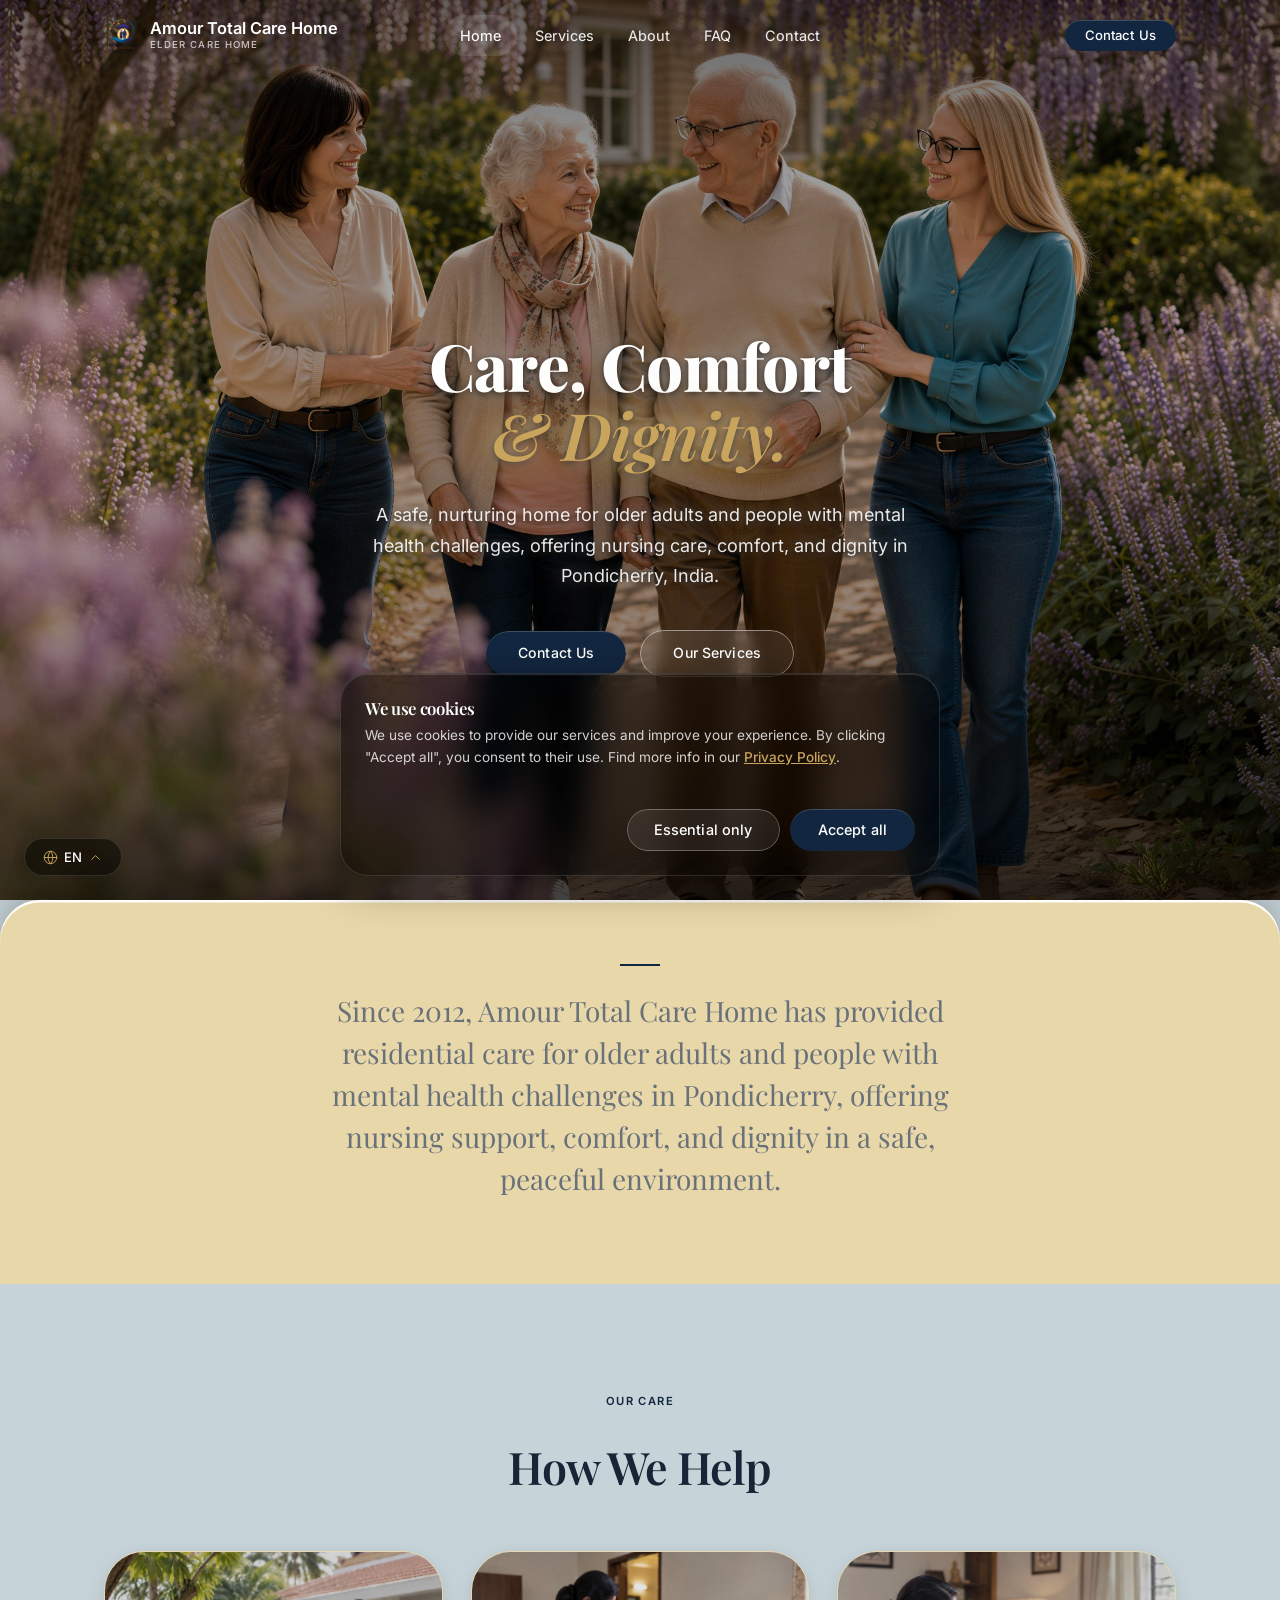
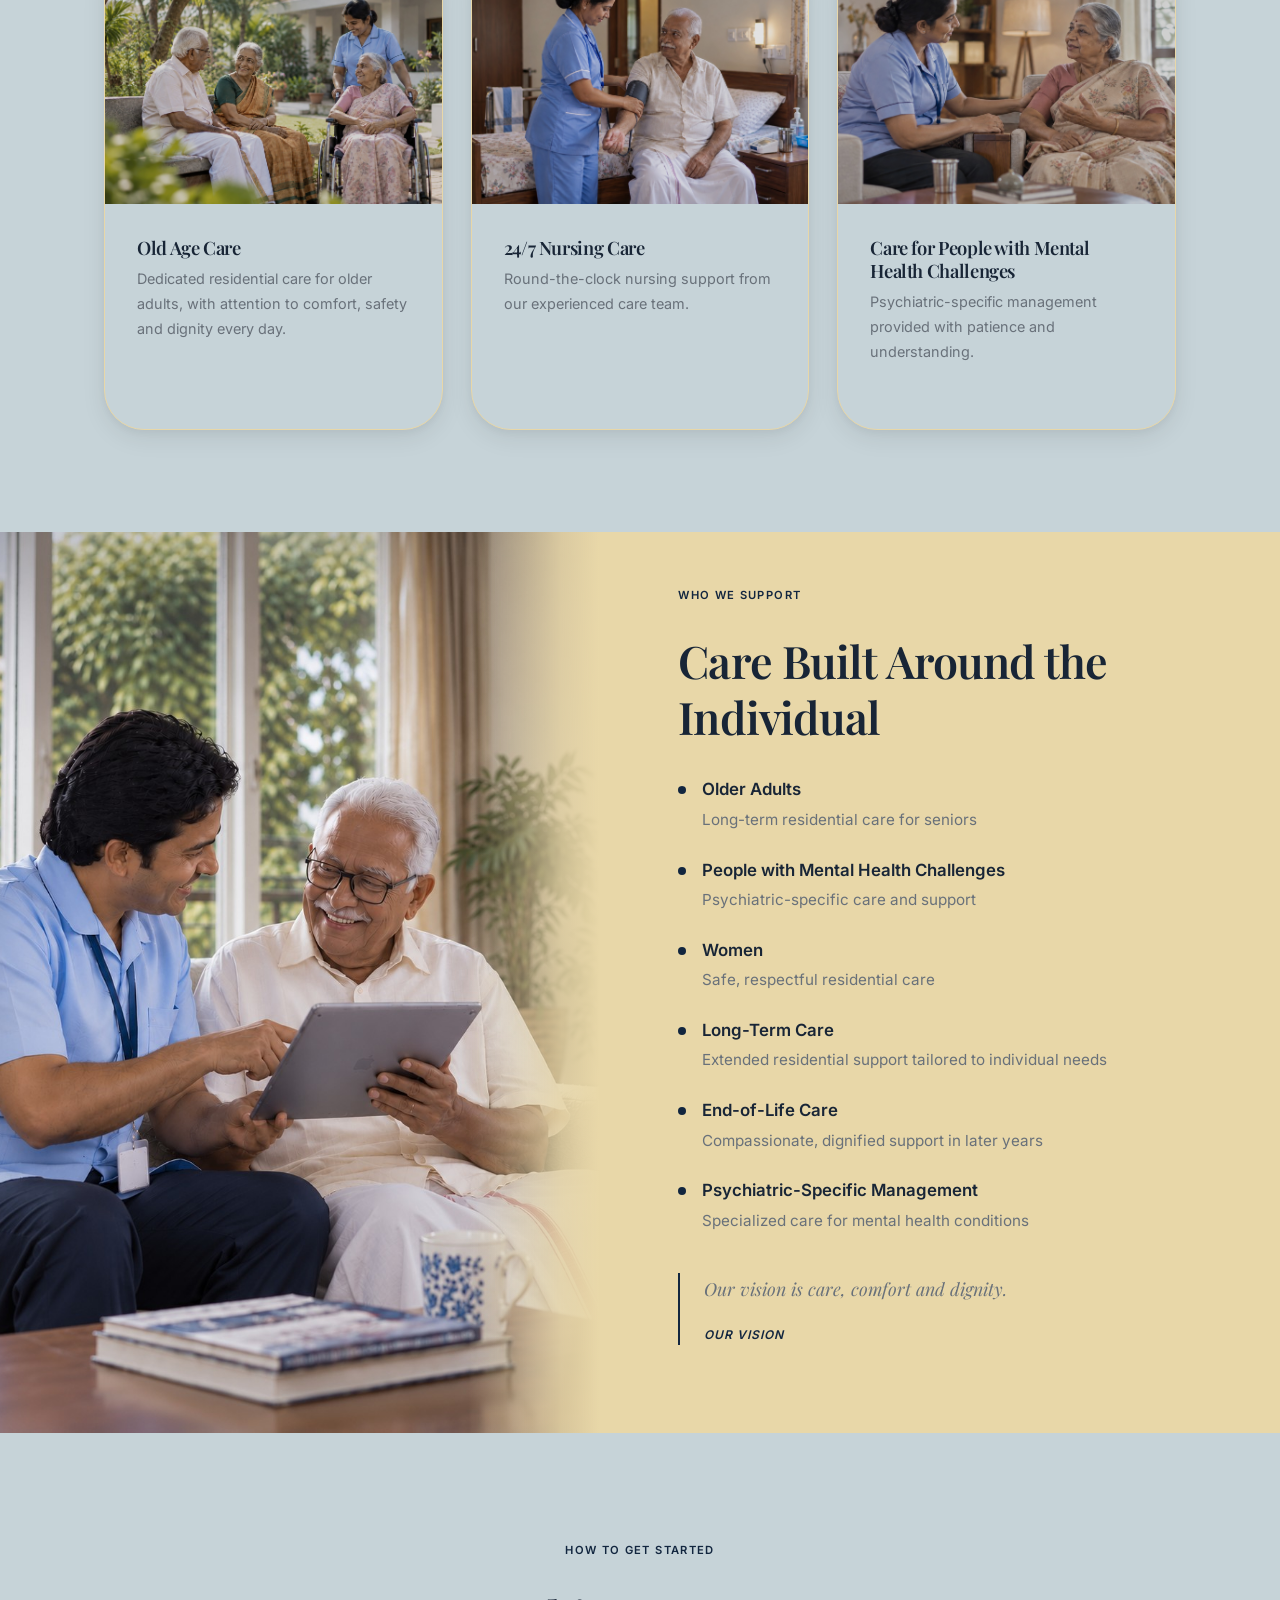
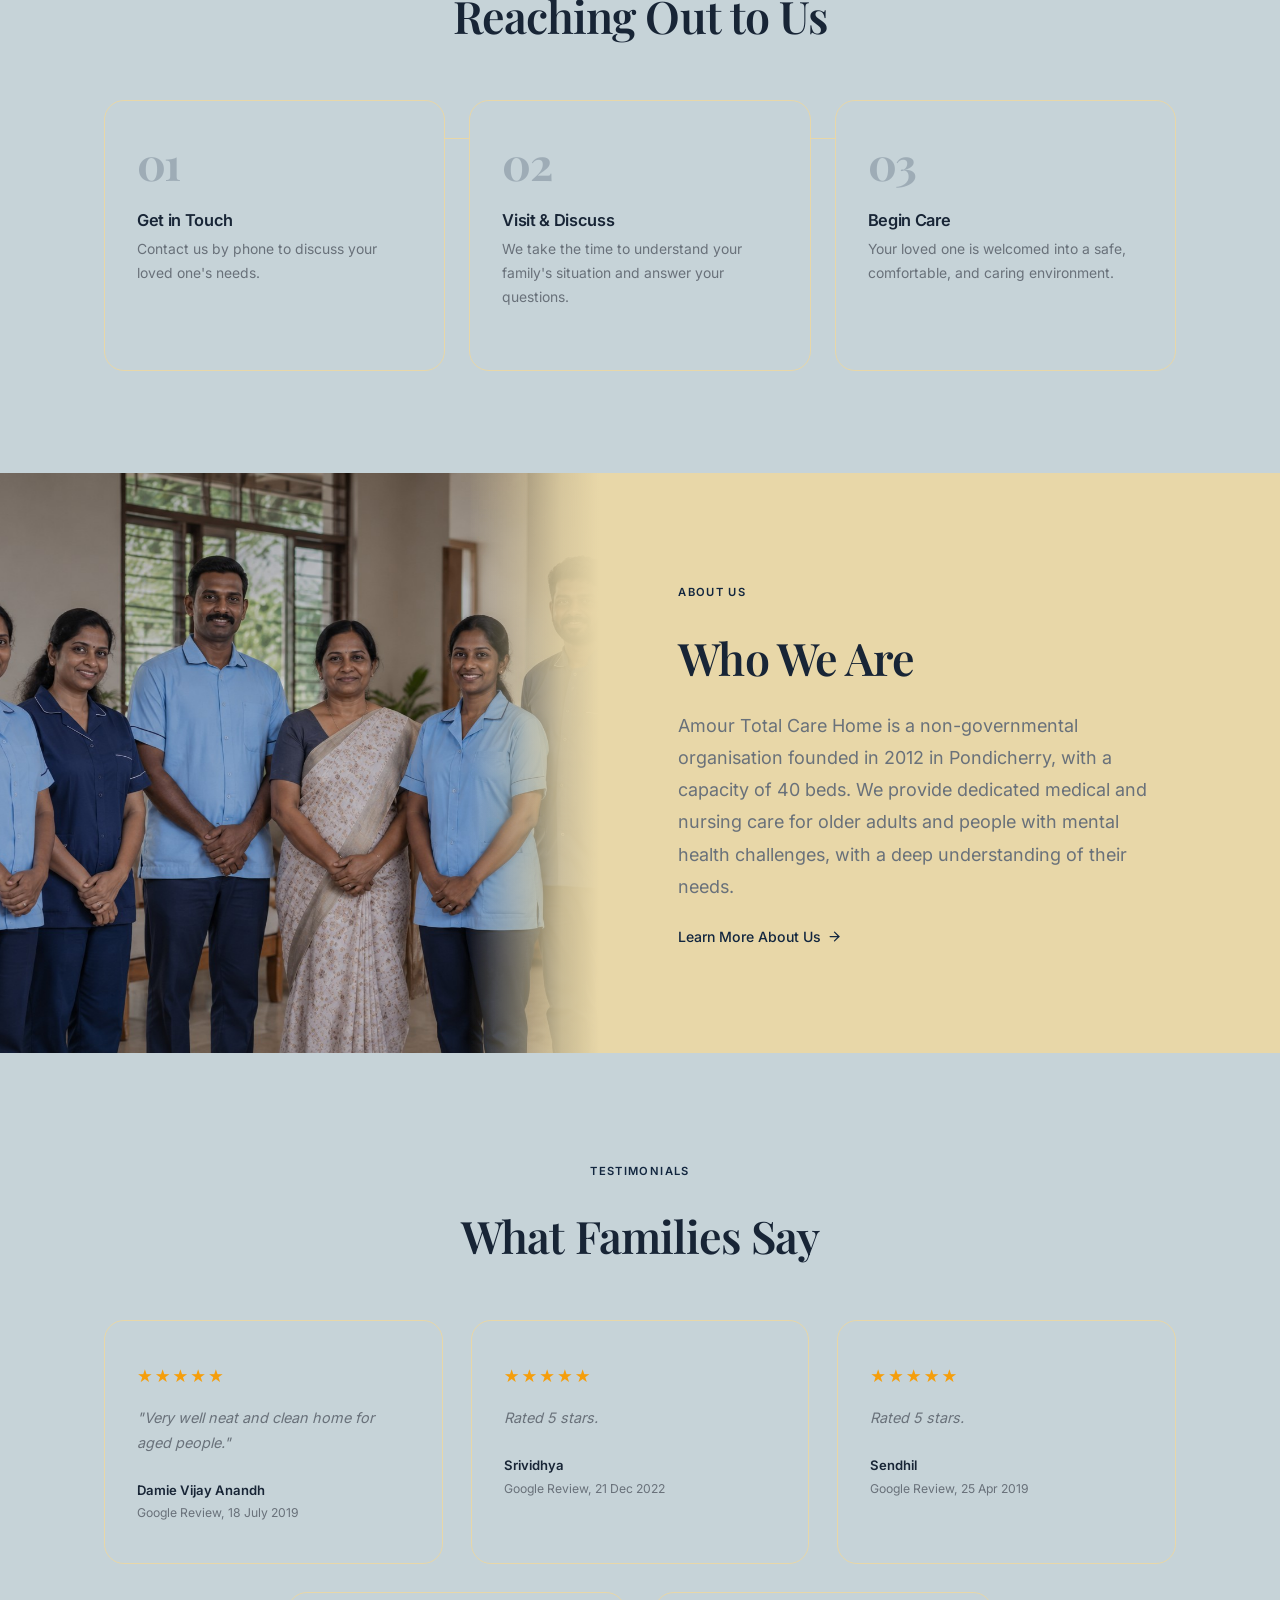
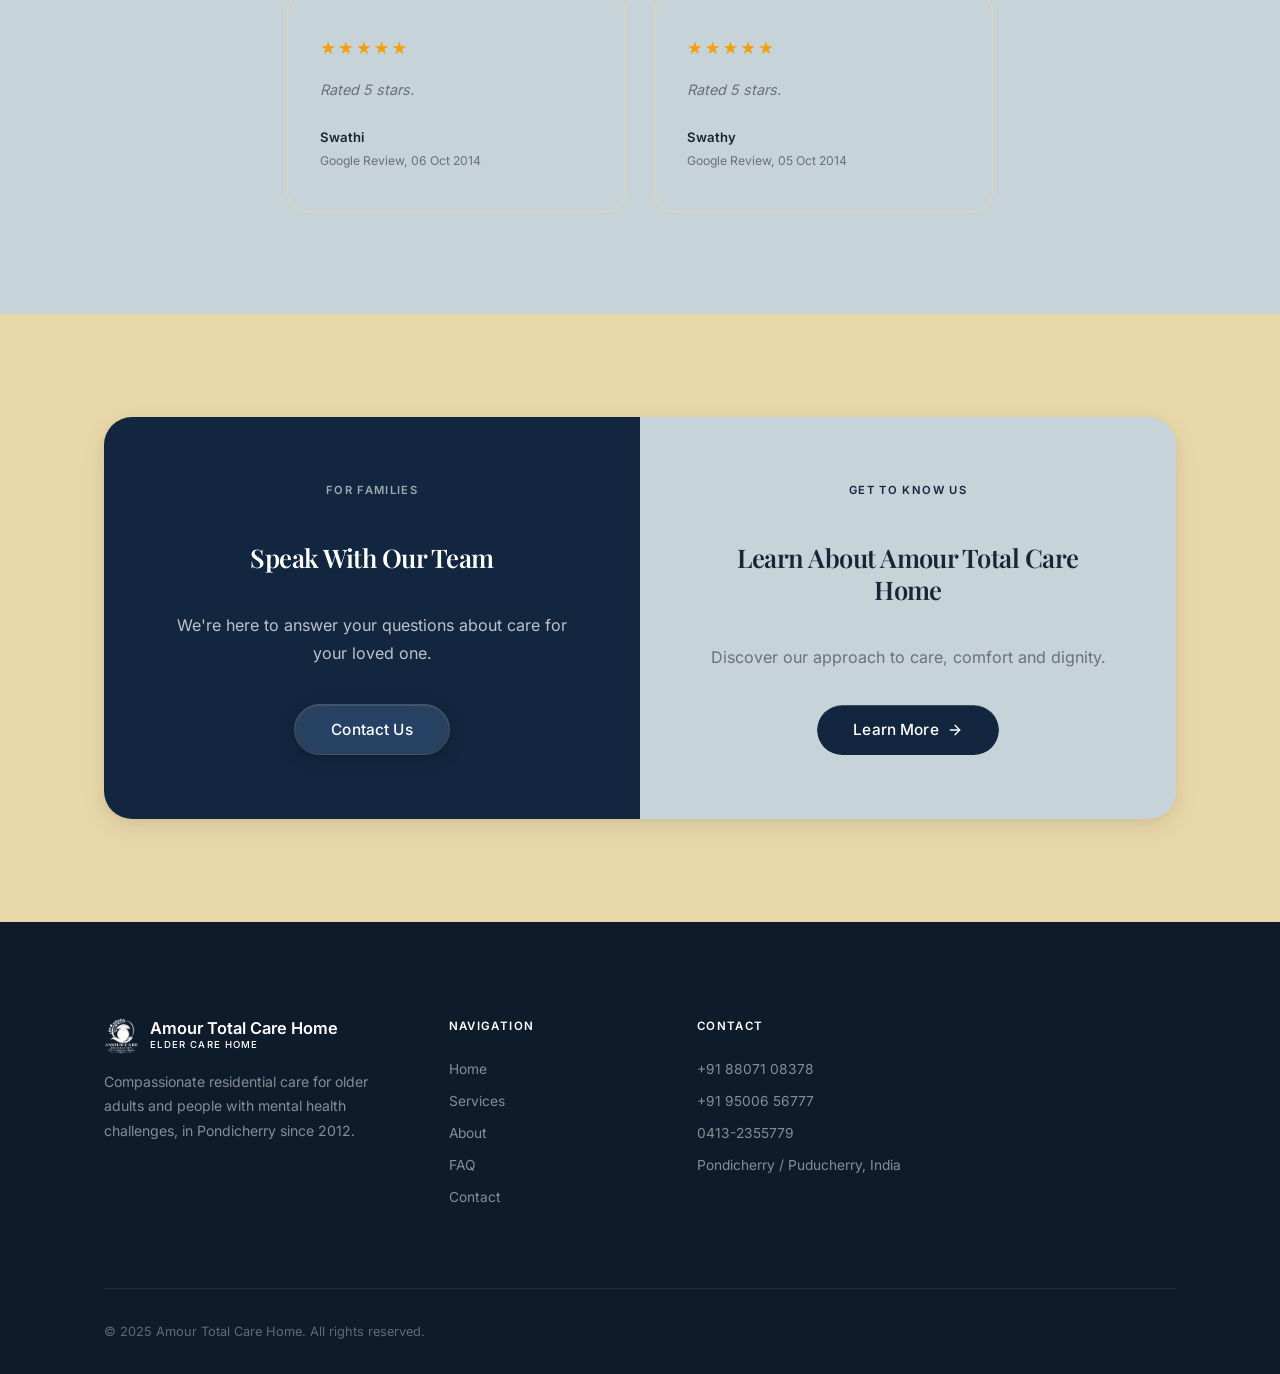
==== commit 4070a5ae: "Update Amour Home Care website Rebrand from KSK Farmos to Amour Total Care Home: elder-care content," ====
--- a/index.html
+++ b/index.html
@@ -1,91 +1,50 @@
 <!DOCTYPE html>
-<html lang="de">
+<html lang="en">
 <head>
   <meta charset="UTF-8">
   <meta name="viewport" content="width=device-width, initial-scale=1.0">
-  <title>KSK Farmos GmbH &amp; Co. KG — Intensivpflegedienst in Nordhessen</title>
-  <meta name="description" content="Ambulanter Intensivpflegedienst in Nordhessen. 24h-Betreuung zu Hause oder in Kassel. Seit 2013.">
+  <title>Amour Total Care Home - Elder Care in Pondicherry</title>
+  <meta name="description" content="Amour Total Care Home is a residential care facility in Pondicherry providing elder care and support for people with mental health challenges since 2012.">
   <link rel="stylesheet" href="css/style.css?v=1062">
+  <link rel="preconnect" href="https://fonts.googleapis.com">
+  <link rel="preconnect" href="https://fonts.gstatic.com" crossorigin>
+  <link href="https://fonts.googleapis.com/css2?family=Playfair+Display:ital,wght@0,700;0,800;1,600&display=swap" rel="stylesheet">
   <link rel="preload" as="image" href="img/hero/mobile/hero1-v2.webp?v=10" media="(max-width: 992px)">
   <link rel="preload" as="image" href="img/hero/desktop/hero1.webp?v=20" media="(min-width: 993px)">
   <link rel="icon" href="img/common/logo-icon.png?v=3">
   <script src="js/vendor/lenis-1.0.42.min.js"></script>
   <!-- OpenGraph Social Metadata -->
-  <meta property="og:title" content="KSK Farmos GmbH &amp; Co. KG — Intensivpflegedienst in Nordhessen">
-  <meta property="og:description" content="Ambulanter Intensivpflegedienst in Nordhessen. 24h-Betreuung zu Hause oder in Kassel. Seit 2013.">
+  <meta property="og:title" content="Amour Total Care Home - Elder Care in Pondicherry">
+  <meta property="og:description" content="Amour Total Care Home is a residential care facility in Pondicherry providing elder care and support for people with mental health challenges since 2012.">
   <meta property="og:image" content="https://ksk-farmos.de/img/common/logo-icon.png">
-  <meta property="og:url" content="https://ksk-farmos.de/">
   <meta property="og:type" content="website">
-  <script type="application/ld+json">
-  {
-    "@context": "https://schema.org",
-    "@type": "LocalBusiness",
-    "name": "KSK Farmos GmbH & Co. KG",
-    "image": "https://ksk-farmos.de/img/common/logo-icon.png",
-    "@id": "https://ksk-farmos.de/#organization",
-    "url": "https://ksk-farmos.de/",
-    "telephone": "+4956939189907",
-    "priceRange": "$$$",
-    "address": {
-      "@type": "PostalAddress",
-      "streetAddress": "Ehringer Weg 2b",
-      "addressLocality": "Volkmarsen",
-      "postalCode": "34471",
-      "addressCountry": "DE"
-    },
-    "geo": {
-      "@type": "GeoCoordinates",
-      "latitude": 51.41164,
-      "longitude": 9.11586
-    },
-    "openingHoursSpecification": {
-      "@type": "OpeningHoursSpecification",
-      "dayOfWeek": [
-        "Monday",
-        "Tuesday",
-        "Wednesday",
-        "Thursday",
-        "Friday",
-        "Saturday",
-        "Sunday"
-      ],
-      "opens": "00:00",
-      "closes": "23:59"
-    },
-    "sameAs": [
-      "https://www.facebook.com/share/1UM6QWWDnx/",
-      "https://www.instagram.com/ksk.farmos.intensivpflege/"
-    ]
-  }
-  </script>
+  <!-- Structured data (schema.org) removed: previous data described KSK Farmos' German business (address/phone/hours). Re-add with verified Amour Total Care Home details (address, phone, hours, domain) once confirmed. -->
 </head>
 <body>
 
 <!-- HEADER -->
 <header class="header header-transparent-allowed" id="header">
   <div class="header-inner">
-    <a href="index.html" class="logo"><img src="img/common/logo-icon.png?v=3" alt="KSK Farmos GmbH &amp; Co. KG"><div class="logo-text">KSK Farmos GmbH &amp; Co. KG<span data-i18n="brand.sub">Intensivpflegedienst</span></div></a>
+    <a href="index.html" class="logo"><img src="img/common/logo-icon.png?v=3" alt="Amour Total Care Home"><div class="logo-text">Amour Total Care Home<span data-i18n="brand.sub">Elder Care Home</span></div></a>
     <nav class="nav">
-      <a class="nav-link active" href="index.html" data-i18n="nav.start">Startseite</a>
-      <a class="nav-link" href="leistungen.html" data-i18n="nav.leistungen">Leistungen</a>
-      <a class="nav-link" href="ueber-uns.html" data-i18n="nav.ueber">Über uns</a>
-      <a class="nav-link" href="karriere.html" data-i18n="nav.karriere">Karriere</a>
+      <a class="nav-link active" href="index.html" data-i18n="nav.start">Home</a>
+      <a class="nav-link" href="leistungen.html" data-i18n="nav.leistungen">Services</a>
+      <a class="nav-link" href="ueber-uns.html" data-i18n="nav.ueber">About</a>
       <a class="nav-link" href="faq.html" data-i18n="nav.faq">FAQ</a>
-      <a class="nav-link" href="kontakt.html" data-i18n="nav.kontakt">Kontakt</a>
+      <a class="nav-link" href="kontakt.html" data-i18n="nav.kontakt">Contact</a>
     </nav>
     <div class="header-right">
-      <a href="beratung.html" class="btn btn-primary btn-sm" data-i18n="nav.beratung">Kostenlose Beratung</a>
+      <a href="kontakt.html" class="btn btn-primary btn-sm" data-i18n="nav.beratung">Contact Us</a>
       <button class="mobile-toggle" aria-label="Menu"><span></span><span></span><span></span></button>
     </div>
   </div>
 </header>
 <div class="mobile-menu">
-  <a class="nav-link active" href="index.html" data-i18n="nav.start">Startseite</a>
-  <a class="nav-link" href="leistungen.html" data-i18n="nav.leistungen">Leistungen</a>
-  <a class="nav-link" href="ueber-uns.html" data-i18n="nav.ueber">Über uns</a>
-  <a class="nav-link" href="karriere.html" data-i18n="nav.karriere">Karriere</a>
+  <a class="nav-link active" href="index.html" data-i18n="nav.start">Home</a>
+  <a class="nav-link" href="leistungen.html" data-i18n="nav.leistungen">Services</a>
+  <a class="nav-link" href="ueber-uns.html" data-i18n="nav.ueber">About</a>
   <a class="nav-link" href="faq.html" data-i18n="nav.faq">FAQ</a>
-  <a class="nav-link" href="kontakt.html" data-i18n="nav.kontakt">Kontakt</a>
+  <a class="nav-link" href="kontakt.html" data-i18n="nav.kontakt">Contact</a>
 </div>
 
 <main>
@@ -93,27 +52,39 @@
 <section class="hero-cutout hero-fs">
   <div class="hero-home-photo-frame index-hero-frame">
     <div class="hero-home-photo-inner">
-      <picture>
-        <source srcset="img/hero/mobile/hero1-v2.webp?v=10" media="(max-width: 992px)">
-        <img src="img/hero/desktop/hero1.webp?v=20" alt="KSK Farmos GmbH &amp; Co. KG Intensivpflege" class="hero-home-photo" loading="eager">
-      </picture>
+      <video
+        class="hero-home-photo hero-home-video"
+        autoplay
+        muted
+        loop
+        playsinline
+        preload="metadata"
+        poster="img/hero/desktop/hero1.webp?v=20"
+        aria-hidden="true"
+      >
+        <source src="img/hero/video/amour-hero.mp4" type="video/mp4">
+        <picture>
+          <source srcset="img/hero/mobile/hero1-v2.webp?v=10" media="(max-width: 992px)">
+          <img src="img/hero/desktop/hero1.webp?v=20" alt="Amour Total Care Home" class="hero-home-photo" loading="eager">
+        </picture>
+      </video>
     </div>
     <div class="hero-home-overlay"></div>
+    <div class="hero-black-overlay"></div>
   </div>
   <div class="container">
     <div class="hero-inner centered">
       <div class="hero-content">
         <h1 class="hero-title reveal">
           <span class="ht-line-first">
-            <span class="ht-line" data-i18n="idx.h1a">Professionelle</span>
-            <span class="ht-line" data-i18n="idx.h1b">Pflege,</span>
+            <span class="ht-line" data-i18n="idx.h1a">Care, Comfort</span>
           </span>
-          <em class="ht-line" data-i18n="idx.h1em">die ankommt.</em>
+          <em class="ht-line" data-i18n="idx.h1em">& Dignity.</em>
         </h1>
-        <p class="hero-subtitle reveal stagger-1" data-i18n="idx.lead">Ambulante Intensivpflege bei Ihnen zu Hause oder in unserer Einrichtung in Kassel — 24 Stunden am Tag, 7 Tage die Woche.</p>
+        <p class="hero-subtitle reveal stagger-1" data-i18n="idx.lead">A safe, nurturing home for older adults and people with mental health challenges, offering nursing care, comfort, and dignity in Pondicherry, India.</p>
         <div class="hero-actions reveal stagger-2">
-          <a href="beratung.html" class="btn btn-primary btn-lg" data-i18n="idx.cta1">Kostenlose Beratung</a>
-          <a href="karriere.html" class="btn btn-outline btn-lg" data-i18n="idx.cta2">Für Pflegekräfte</a>
+          <a href="kontakt.html" class="btn btn-primary btn-lg" data-i18n="idx.cta1">Contact Us</a>
+          <a href="leistungen.html" class="btn btn-outline btn-lg" data-i18n="idx.cta2">Our Services</a>
         </div>
       </div>
     </div>
@@ -124,7 +95,7 @@
 <section class="section section-gray section-compact">
   <div class="container">
     <div class="editorial-accent reveal">
-      <p data-i18n="idx.accent">Seit 2013 versorgen wir Menschen mit schweren Erkrankungen. Mit einem Team aus examinierten Fachkräften garantieren wir eine 24/7-Versorgung auf höchstem Niveau — im eigenen Zuhause oder in kooperierenden Wohnprojekten im Raum Kassel und Waldeck-Frankenberg.</p>
+      <p data-i18n="idx.accent">Since 2012, Amour Total Care Home has provided residential care for older adults and people with mental health challenges in Pondicherry, offering nursing support, comfort, and dignity in a safe, peaceful environment.</p>
     </div>
   </div>
 </section>
@@ -133,38 +104,38 @@
 <section class="section">
   <div class="container">
     <div class="section-header centered reveal">
-      <span class="section-tag" data-i18n="idx.srv.tag">Unsere Leistungen</span>
-      <h2 data-i18n="idx.srv.h2">Wie wir helfen</h2>
+      <span class="section-tag" data-i18n="idx.srv.tag">Our Care</span>
+      <h2 data-i18n="idx.srv.h2">How We Help</h2>
     </div>
     <div class="grid-3">
-      <a href="leistungen.html#haeuslich" class="card card-img">
+      <a href="leistungen.html#elder-care" class="card card-img">
         <div class="card-photo"><picture>
         <source srcset="img/home/home-service-haeuslich.webp" media="(max-width: 992px)">
-        <img src="img/home/home-service-haeuslich.jpg" alt="Pflege zu Hause" loading="lazy">
+        <img src="img/home/home-service-haeuslich.jpg" alt="Old Age Care" loading="lazy">
       </picture></div>
         <div class="card-body">
-          <h3 data-i18n="idx.srv1.h3">Häusliche Intensivpflege</h3>
-          <p data-i18n="idx.srv1.p">Professionelle Versorgung in Ihren eigenen vier Wänden — rund um die Uhr.</p>
+          <h3 data-i18n="idx.srv1.h3">Old Age Care</h3>
+          <p data-i18n="idx.srv1.p">Dedicated residential care for older adults, with attention to comfort, safety and dignity every day.</p>
         </div>
       </a>
-      <a href="leistungen.html" class="card card-img">
+      <a href="leistungen.html#elder-care" class="card card-img">
         <div class="card-photo"><picture>
         <source srcset="img/home/home-service-aufenthalt.webp" media="(max-width: 992px)">
-        <img src="img/home/home-service-aufenthalt.jpg" alt="Aufenthaltskonzept" loading="lazy">
+        <img src="img/home/home-service-aufenthalt.jpg" alt="24/7 Nursing Care" loading="lazy">
       </picture></div>
         <div class="card-body">
-          <h3 data-i18n="idx.srv2.h3">Pflege in verschiedenen Wohnprojekten</h3>
-          <p data-i18n="idx.srv2.p">Sicher. Vertraut. Mit Herz und Fachkompetenz.</p>
+          <h3 data-i18n="idx.srv2.h3">24/7 Nursing Care</h3>
+          <p data-i18n="idx.srv2.p">Round-the-clock nursing support from our experienced care team.</p>
         </div>
       </a>
-      <a href="leistungen.html#fortbildung" class="card card-img">
+      <a href="leistungen.html#mental-health" class="card card-img">
         <div class="card-photo"><picture>
         <source srcset="img/home/447ef75c-87d7-42b5-b0a5-6a3f84eab8a4.webp" media="(max-width: 992px)">
-        <img src="img/home/447ef75c-87d7-42b5-b0a5-6a3f84eab8a4.jpg" alt="Beratung" loading="lazy">
+        <img src="img/home/447ef75c-87d7-42b5-b0a5-6a3f84eab8a4.jpg" alt="Care for People with Mental Health Challenges" loading="lazy">
       </picture></div>
         <div class="card-body">
-          <h3 data-i18n="idx.srv3.h3">Individuelle Pflegeberatung nach &sect; 37.3 SGB XI / nach &sect; 7 SGB XI</h3>
-          <p data-i18n="idx.srv3.p">Wir bieten individuelle Pflegeberatungen für Pflegebedürftige und Angehörige zur optimalen Versorgung im häuslichen Umfeld.</p>
+          <h3 data-i18n="idx.srv3.h3">Care for People with Mental Health Challenges</h3>
+          <p data-i18n="idx.srv3.p">Psychiatric-specific management provided with patience and understanding.</p>
         </div>
       </a>
     </div>
@@ -178,7 +149,7 @@
     <div class="edge-photo-inner">
       <picture style="display: block; width: 100%; height: 100%;">
         <source srcset="img/home/service-consultation.webp" media="(max-width: 992px)">
-        <img src="img/home/hero2.jpg" alt="Einfühlsame Pflege" loading="lazy">
+        <img src="img/home/hero2.jpg" alt="Compassionate care" loading="lazy">
       </picture>
     </div>
     <div class="edge-photo-overlay"></div>
@@ -187,19 +158,19 @@
     <div class="grid-2">
       <div class="empty-column"></div>
       <div>
-        <span class="section-tag reveal-right" data-i18n="idx.diag.tag">Krankheitsbild</span>
-        <h2 class="reveal-right stagger-1" data-i18n="idx.diag.h2">Wen versorgen wir</h2>
+        <span class="section-tag reveal-right" data-i18n="idx.diag.tag">Who We Support</span>
+        <h2 class="reveal-right stagger-1" data-i18n="idx.diag.h2">Care Built Around the Individual</h2>
         <ul class="check-list reveal-right stagger-2">
-          <li><span class="check-icon"><i data-lucide="check"></i></span><div><strong data-i18n="idx.diag1">Beatmungsklienten</strong><span data-i18n="idx.diag1.d">Invasive und nicht-invasive Beatmung</span></div></li>
-          <li><span class="check-icon"><i data-lucide="check"></i></span><div><strong data-i18n="idx.diag2">Wachkoma (Apallisches Syndrom)</strong><span data-i18n="idx.diag2.d">Langzeitversorgung und Stimulation</span></div></li>
-          <li><span class="check-icon"><i data-lucide="check"></i></span><div><strong data-i18n="idx.diag3">ALS / Neurologische Erkrankungen</strong><span data-i18n="idx.diag3.d">Progressive Begleitung</span></div></li>
-          <li><span class="check-icon"><i data-lucide="check"></i></span><div><strong data-i18n="idx.diag4">Querschnittslähmung</strong><span data-i18n="idx.diag4.d">Ganzheitliche Pflege</span></div></li>
-          <li><span class="check-icon"><i data-lucide="check"></i></span><div><strong data-i18n="idx.diag5">Schädel-Hirn-Trauma</strong><span data-i18n="idx.diag5.d">Rehabilitation und Stabilisierung</span></div></li>
-          <li><span class="check-icon"><i data-lucide="check"></i></span><div><strong data-i18n="idx.diag6">Demenz/Alzheimer</strong><span data-i18n="idx.diag6.d">Geduld und wertschätzende Kommunikation</span></div></li>
+          <li><span class="check-icon"><i data-lucide="check"></i></span><div><strong data-i18n="idx.diag1">Older Adults</strong><span data-i18n="idx.diag1.d">Long-term residential care for seniors</span></div></li>
+          <li><span class="check-icon"><i data-lucide="check"></i></span><div><strong data-i18n="idx.diag2">People with Mental Health Challenges</strong><span data-i18n="idx.diag2.d">Psychiatric-specific care and support</span></div></li>
+          <li><span class="check-icon"><i data-lucide="check"></i></span><div><strong data-i18n="idx.diag3">Women</strong><span data-i18n="idx.diag3.d">Safe, respectful residential care</span></div></li>
+          <li><span class="check-icon"><i data-lucide="check"></i></span><div><strong data-i18n="idx.diag4">Long-Term Care</strong><span data-i18n="idx.diag4.d">Extended residential support tailored to individual needs</span></div></li>
+          <li><span class="check-icon"><i data-lucide="check"></i></span><div><strong data-i18n="idx.diag5">End-of-Life Care</strong><span data-i18n="idx.diag5.d">Compassionate, dignified support in later years</span></div></li>
+          <li><span class="check-icon"><i data-lucide="check"></i></span><div><strong data-i18n="idx.diag6">Psychiatric-Specific Management</strong><span data-i18n="idx.diag6.d">Specialized care for mental health conditions</span></div></li>
         </ul>
         <div class="quote-block reveal-right stagger-3">
-          <p data-i18n="idx.quote">Das Wohl des Patienten ist oberstes Gesetz.</p>
-          <cite data-i18n="idx.quote.cite">Unser Leitbild</cite>
+          <p data-i18n="idx.quote">Our vision is care, comfort and dignity.</p>
+          <cite data-i18n="idx.quote.cite">Our Vision</cite>
         </div>
       </div>
     </div>
@@ -210,24 +181,24 @@
 <section class="section">
   <div class="container">
     <div class="section-header centered reveal">
-      <span class="section-tag" data-i18n="idx.steps.tag">So funktioniert es</span>
-      <h2 data-i18n="idx.steps.h2">In 3 Schritten zur Versorgung</h2>
+      <span class="section-tag" data-i18n="idx.steps.tag">How to Get Started</span>
+      <h2 data-i18n="idx.steps.h2">Reaching Out to Us</h2>
     </div>
     <div class="process-steps">
       <div class="process-step">
         <div class="process-num">01</div>
-        <h3 data-i18n="idx.step1.h3">Erstes Gespräch</h3>
-        <p data-i18n="idx.step1.p">Kostenlos und unverbindlich — wir lernen Ihre Situation kennen und beraten Sie persönlich.</p>
+        <h3 data-i18n="idx.step1.h3">Get in Touch</h3>
+        <p data-i18n="idx.step1.p">Contact us by phone to discuss your loved one's needs.</p>
       </div>
       <div class="process-step">
         <div class="process-num">02</div>
-        <h3 data-i18n="idx.step2.h3">Individuelle Planung</h3>
-        <p data-i18n="idx.step2.p">Wir erstellen einen individuellen Versorgungsplan und klären die Kostenübernahme mit Kranken- und Pflegekassen.</p>
+        <h3 data-i18n="idx.step2.h3">Visit & Discuss</h3>
+        <p data-i18n="idx.step2.p">We take the time to understand your family's situation and answer your questions.</p>
       </div>
       <div class="process-step">
         <div class="process-num">03</div>
-        <h3 data-i18n="idx.step3.h3">Versorgungsbeginn</h3>
-        <p data-i18n="idx.step3.p">Unser Pflegeteam beginnt die Versorgung — professionell und zuverlässig.</p>
+        <h3 data-i18n="idx.step3.h3">Begin Care</h3>
+        <p data-i18n="idx.step3.p">Your loved one is welcomed into a safe, comfortable, and caring environment.</p>
       </div>
     </div>
   </div>
@@ -238,7 +209,7 @@
   <div class="edge-photo-frame">
     <div class="edge-photo-inner">
       <picture>
-        <img src="img/home/team-photo.jpeg" alt="Team KSK Farmos GmbH &amp; Co. KG" loading="lazy" style="object-position: center top;">
+        <img src="img/home/team-photo.jpeg" alt="Team Amour Total Care Home" loading="lazy" style="object-position: center top;">
       </picture>
     </div>
     <div class="edge-photo-overlay"></div>
@@ -247,10 +218,10 @@
     <div class="grid-2">
       <div class="empty-column"></div>
       <div>
-        <span class="section-tag reveal-right" data-i18n="idx.about.tag">Über uns</span>
-        <h2 class="reveal-right stagger-1" data-i18n="idx.about.h2">Wer wir sind</h2>
-        <p class="reveal-right stagger-2" data-i18n="idx.about.p">Der ambulante Intensivpflegedienst KSK Farmos GmbH &amp; Co. KG wurde 2013 von Viktor Beresnev in Volkmarsen gegründet. Seitdem versorgen wir Klienten mit Herz, Fachwissen und modernster Ausstattung.</p>
-        <a href="ueber-uns.html" class="link-arrow reveal-right stagger-3" data-i18n="idx.about.link">Mehr über uns <i data-lucide="arrow-right"></i></a>
+        <span class="section-tag reveal-right" data-i18n="idx.about.tag">About Us</span>
+        <h2 class="reveal-right stagger-1" data-i18n="idx.about.h2">Who We Are</h2>
+        <p class="reveal-right stagger-2" data-i18n="idx.about.p">Amour Total Care Home is a non-governmental organisation founded in 2012 in Pondicherry, with a capacity of 40 beds. We provide dedicated medical and nursing care for older adults and people with mental health challenges, with a deep understanding of their needs.</p>
+        <a href="ueber-uns.html" class="link-arrow reveal-right stagger-3" data-i18n="idx.about.link">Learn More About Us <i data-lucide="arrow-right"></i></a>
       </div>
     </div>
   </div>
@@ -260,28 +231,35 @@
 <section class="section">
   <div class="container">
     <div class="section-header centered reveal">
-      <span class="section-tag" data-i18n="idx.reviews.tag">Erfahrungen</span>
-      <h2 data-i18n="idx.reviews.h2">Das sagen unsere Patienten</h2>
+      <span class="section-tag" data-i18n="idx.reviews.tag">Testimonials</span>
+      <h2 data-i18n="idx.reviews.h2">What Families Say</h2>
     </div>
     <div class="review-cards">
       <div class="review-card reveal stagger-1">
         <div class="review-stars">★★★★★</div>
-        <p data-i18n="idx.review1.text">"Sehr kompetentes und einfühlsames Team. Die 24h-Betreuung in Kassel ist eine enorme Entlastung für unsere Familie. Wir fühlen uns perfekt aufgehoben."</p>
-        <div class="review-author" data-i18n="idx.review1.author">Familie M. <span>Angehörige, Kassel</span></div>
+        <p data-i18n="idx.review1.text">"Very well neat and clean home for aged people."</p>
+        <div class="review-author" data-i18n="idx.review1.author">Damie Vijay Anandh <span>Google Review, 18 July 2019</span></div>
       </div>
       <div class="review-card reveal stagger-2">
         <div class="review-stars">★★★★★</div>
-        <p data-i18n="idx.review2.text">"Dank der häuslichen Intensivpflege von KSK Farmos GmbH &amp; Co. KG kann mein Vater in seiner gewohnten Umgebung bleiben. Zuverlässig und stets freundlich."</p>
-        <div class="review-author" data-i18n="idx.review2.author">Thomas W. <span>Angehöriger, Volkmarsen</span></div>
+        <p data-i18n="idx.review2.text">Rated 5 stars.</p>
+        <div class="review-author" data-i18n="idx.review2.author">Srividhya <span>Google Review, 21 Dec 2022</span></div>
       </div>
       <div class="review-card reveal stagger-3">
         <div class="review-stars">★★★★★</div>
-        <p data-i18n="idx.review3.text">"Vom ersten Gespräch bis zur Umsetzung der Pflege lief alles reibungslos. Die pflegekräfte sind hochqualifiziert und arbeiten sehr professionell."</p>
-        <div class="review-author" data-i18n="idx.review3.author">Sabine K. <span>Patientin, Korbach</span></div>
-      </div>
-    </div>
-    <div class="flex-center mt-5 reveal stagger-4" style="margin-top: 40px">
-      <a href="https://g.page/r/Cd6hNIICJQRSEBM/review" target="_blank" rel="noopener" class="btn btn-outline" data-i18n="idx.reviews.btn">Bewertung abgeben <i data-lucide="external-link"></i></a>
+        <p data-i18n="idx.review3.text">Rated 5 stars.</p>
+        <div class="review-author" data-i18n="idx.review3.author">Sendhil <span>Google Review, 25 Apr 2019</span></div>
+      </div>
+      <div class="review-card reveal stagger-4">
+        <div class="review-stars">★★★★★</div>
+        <p data-i18n="idx.review4.text">Rated 5 stars.</p>
+        <div class="review-author" data-i18n="idx.review4.author">Swathi <span>Google Review, 06 Oct 2014</span></div>
+      </div>
+      <div class="review-card reveal stagger-1">
+        <div class="review-stars">★★★★★</div>
+        <p data-i18n="idx.review5.text">Rated 5 stars.</p>
+        <div class="review-author" data-i18n="idx.review5.author">Swathy <span>Google Review, 05 Oct 2014</span></div>
+      </div>
     </div>
   </div>
 </section>
@@ -291,16 +269,16 @@
   <div class="container">
     <div class="dual-cta reveal-scale">
       <div class="dual-cta-left">
-        <span class="section-tag" style="color:rgba(255,255,255,0.6)" data-i18n="idx.dual.left.tag">Für Patienten und Angehörige</span>
-        <h3 data-i18n="idx.dual.left.h3">Kostenlose Beratung anfragen</h3>
-        <p data-i18n="idx.dual.left.p">Wir beraten Sie persönlich — unverbindlich und kostenfrei.</p>
-        <a href="beratung.html" class="btn btn-glass-dark btn-lg" data-i18n="idx.dual.left.btn">Beratung anfragen</a>
+        <span class="section-tag" style="color:rgba(255,255,255,0.6)" data-i18n="idx.dual.left.tag">For Families</span>
+        <h3 data-i18n="idx.dual.left.h3">Speak With Our Team</h3>
+        <p data-i18n="idx.dual.left.p">We're here to answer your questions about care for your loved one.</p>
+        <a href="kontakt.html" class="btn btn-glass-dark btn-lg" data-i18n="idx.dual.left.btn">Contact Us</a>
       </div>
       <div class="dual-cta-right">
-        <span class="section-tag" data-i18n="idx.dual.right.tag">Für Pflegekräfte</span>
-        <h3 data-i18n="idx.dual.right.h3">Werden Sie Teil unseres Teams</h3>
-        <p data-i18n="idx.dual.right.p">Übertarifliche Bezahlung, Weiterbildung und Firmenwagen.</p>
-        <a href="schnellbewerbung.html" class="btn btn-primary btn-lg" data-i18n="idx.dual.right.btn">Jetzt bewerben <i data-lucide="arrow-right"></i></a>
+        <span class="section-tag" data-i18n="idx.dual.right.tag">Get to Know Us</span>
+        <h3 data-i18n="idx.dual.right.h3">Learn About Amour Total Care Home</h3>
+        <p data-i18n="idx.dual.right.p">Discover our approach to care, comfort and dignity.</p>
+        <a href="ueber-uns.html" class="btn btn-primary btn-lg" data-i18n="idx.dual.right.btn">Learn More <i data-lucide="arrow-right"></i></a>
       </div>
     </div>
   </div>
@@ -313,70 +291,48 @@
   <div class="container">
     <div class="footer-grid">
       <div class="footer-brand">
-        <a href="index.html" class="logo"><img src="img/common/logo-icon.png?v=3" alt="KSK Farmos GmbH &amp; Co. KG"><div class="logo-text">KSK Farmos GmbH &amp; Co. KG<span data-i18n="brand.sub">Intensivpflegedienst</span></div></a>
-        <p data-i18n="footer.desc">Spezialisierter Intensivpflegedienst in Nordhessen — seit 2013.</p>
+        <a href="index.html" class="logo"><img src="img/common/logo-icon.png?v=3" alt="Amour Total Care Home"><div class="logo-text">Amour Total Care Home<span data-i18n="brand.sub">Elder Care Home</span></div></a>
+        <p data-i18n="footer.desc">Compassionate residential care for older adults and people with mental health challenges, in Pondicherry since 2012.</p>
       </div>
       <div>
         <h4 data-i18n="footer.nav">Navigation</h4>
         <div class="footer-links">
-          <a href="index.html" data-i18n="nav.start">Startseite</a>
-          <a href="leistungen.html" data-i18n="nav.leistungen">Leistungen</a>
-          <a href="ueber-uns.html" data-i18n="nav.ueber">Über uns</a>
-          <a href="karriere.html" data-i18n="nav.karriere">Karriere</a>
+          <a href="index.html" data-i18n="nav.start">Home</a>
+          <a href="leistungen.html" data-i18n="nav.leistungen">Services</a>
+          <a href="ueber-uns.html" data-i18n="nav.ueber">About</a>
           <a href="faq.html" data-i18n="nav.faq">FAQ</a>
-          <a href="kontakt.html" data-i18n="nav.kontakt">Kontakt</a>
+          <a href="kontakt.html" data-i18n="nav.kontakt">Contact</a>
         </div>
       </div>
       <div>
-        <h4 data-i18n="footer.kontakt">Kontakt</h4>
+        <h4 data-i18n="footer.kontakt">Contact</h4>
         <div class="footer-contact">
-          <a href="tel:056939189907">05693 / 9189907</a>
-          <a href="tel:01707652593">0170 / 7652593</a>
-          <a href="mailto:pflege@ksk-farmos.de">pflege@ksk-farmos.de</a>
-          <p>Ehringer Weg 2b<br>34471 Volkmarsen</p>
-        
-          <div class="footer-social">
-            <a href="https://www.facebook.com/share/1UM6QWWDnx/" target="_blank" rel="noopener noreferrer" aria-label="Facebook"><svg xmlns="http://www.w3.org/2000/svg" width="20" height="20" viewBox="0 0 24 24" fill="none" stroke="currentColor" stroke-width="2" stroke-linecap="round" stroke-linejoin="round" class="lucide lucide-facebook"><path d="M18 2h-3a5 5 0 0 0-5 5v3H7v4h3v8h4v-8h3l1-4h-4V7a1 1 0 0 1 1-1h3z"></path></svg></a>
-            <a href="https://www.instagram.com/ksk.farmos.intensivpflege/" target="_blank" rel="noopener noreferrer" aria-label="Instagram"><svg xmlns="http://www.w3.org/2000/svg" width="20" height="20" viewBox="0 0 24 24" fill="none" stroke="currentColor" stroke-width="2" stroke-linecap="round" stroke-linejoin="round" class="lucide lucide-instagram"><rect x="2" y="2" width="20" height="20" rx="5" ry="5"></rect><path d="M16 11.37A4 4 0 1 1 12.63 8 4 4 0 0 1 16 11.37z"></path><line x1="17.5" y1="6.5" x2="17.51" y2="6.5"></line></svg></a>
-            </div>
-        </div>
-      </div>
-      <div>
-        <h4 data-i18n="footer.legal">Rechtliches</h4>
-        <div class="footer-links">
-          <a href="datenschutz.html" data-i18n="footer.datenschutz">Datenschutzerklärung</a>
-          <a href="impressum.html" data-i18n="footer.impressum">Impressum</a>
+          <a href="tel:+918807108378">+91 88071 08378</a>
+          <a href="tel:+919500656777">+91 95006 56777</a>
+          <a href="tel:04132355779">0413-2355779</a>
+          <p>Pondicherry / Puducherry, India</p>
         </div>
       </div>
     </div>
     <div class="footer-bottom">
-      <span data-i18n="footer.copy">&copy; 2025 KSK Farmos GmbH &amp; Co. KG — Alle Rechte vorbehalten.</span>
+      <span data-i18n="footer.copy">&copy; 2025 Amour Total Care Home. All rights reserved.</span>
     </div>
   </div>
 </footer>
 
 <!-- FLOATING LANG PILL -->
 <div class="lang-float">
-  <button class="lang-float-btn" id="langFloatBtn"><i data-lucide="globe"></i> DE <i data-lucide="chevron-up"></i></button>
+  <button class="lang-float-btn" id="langFloatBtn"><i data-lucide="globe"></i> EN <i data-lucide="chevron-up"></i></button>
   <div class="lang-float-dropdown" id="langDropdown">
-    <a href="#" data-lang="de" class="active">Deutsch</a>
-    <a href="#" data-lang="en">English</a>
-    <a href="#" data-lang="ru">Русский</a>
-    <a href="#" data-lang="tr">Türkçe</a>
-    <a href="#" data-lang="pl">Polski</a>
-    <a href="#" data-lang="ro">Română</a>
-    <a href="#" data-lang="bg">Български</a>
-    <a href="#" data-lang="ua">Українська</a>
-    <a href="#" data-lang="ar">العربية</a>
-    <a href="#" data-lang="bs">Bosanski</a>
+    <a href="#" data-lang="en" class="active">English</a>
+    <a href="#" data-lang="ta">தமிழ்</a>
+    <a href="#" data-lang="hi">हिन्दी</a>
+    <a href="#" data-lang="fr">Français</a>
   </div>
 </div>
 
 
 <script src="js/vendor/lucide-1.39.0.min.js"></script>
 <script src="js/main.js?v=5.25"></script>
-  <!-- KSK Chat Widget -->
-  <link rel="stylesheet" href="css/chat-widget.css?v=6">
-  <script src="js/chat-widget.js?v=3"></script>
 </body>
 </html>
--- a/css/style.css
+++ b/css/style.css
@@ -1,36 +1,56 @@
 /* ============================================================
-   KSK FARMOS — style.css v3.5
+   AMOUR CARE FOUNDATION — style.css v3.5
    Calibrated spacing · Glass buttons · Scroll animations
+   (rebranded from KSK Farmos violet palette to Amour navy/teal/gold)
    ============================================================ */
 @import url('fonts.css');
 
 /* ── DESIGN TOKENS ─────────────────────────────────────────── */
 :root {
-  --white:#f6efe9;
-  --off-white:#fdfaf7;
-  --gray-50:#efe6de;
-  --gray-100:#e3d8cd;
-  --gray-200:#d4c8be;
-  --gray-400:#9898b0;
-  --gray-600:#5c5c78;
-  --gray-800:#2a2a3a;
-  --gray-900:#1a1a28;
-  --black:#0d0d18;
-  --violet:#6b3fa0;
-  --violet-mid:#7c50b5;
-  --violet-light:#9d76d4;
-  --violet-pale:#f0eaf9;
-  --violet-alpha:rgba(107,63,160,0.10);
-  --text-primary:#0d0d18;
-  --text-secondary:#3d3d55;
-  --text-muted:#7a7a94;
+  /* Amour Care Foundation brand palette (source of truth) */
+  --primary:#12263F;        /* Primary Navy */
+  --primary-dark:#0D1B2A;   /* Dark Navy */
+  --secondary:#243B5A;      /* Secondary Navy */
+  --teal:#087A9F;           /* Teal accent */
+  --teal-dark:#075E78;      /* Dark Teal */
+  --purple:#4A456B;         /* Muted purple (decorative only) */
+  --gold:#C9A45C;           /* Warm Gold */
+  --gold-soft:#E8D7A8;      /* Soft Gold / Cream */
+  --cream:#C6D3D8;          /* Main page background (sampled from reference) */
+  --warm-white:#FFFDF8;     /* Clean surface */
+  --olive:#65784A;
+  --brown:#5A4438;
+  --accent:#C9A45C;
+  --background:#C6D3D8;
+  --soft-gold:#E8D7A8;
+  --surface:#FFFDF8;
+
+  /* existing token names remapped semantically onto the brand palette */
+  --white:#C6D3D8;
+  --off-white:#FFFDF8;
+  --gray-50:#E8D7A8;
+  --gray-100:#E8D7A8;
+  --gray-200:#C9A45C;
+  --gray-400:#69717A;
+  --gray-600:#243B5A;
+  --gray-800:#182536;
+  --gray-900:#0D1B2A;
+  --black:#0D1B2A;
+  --violet:#12263F;
+  --violet-mid:#087A9F;
+  --violet-light:#075E78;
+  --violet-pale:#E8D7A8;
+  --violet-alpha:rgba(8,122,159,0.10);
+  --text-primary:#182536;
+  --text-secondary:#69717A;
+  --text-muted:#69717A;
   --serif:'Playfair Display',Georgia,serif;
   --sans:'Inter',system-ui,-apple-system,sans-serif;
   --shadow-xs:0 1px 3px rgba(0,0,0,0.05);
   --shadow-sm:0 2px 8px rgba(0,0,0,0.06),0 1px 3px rgba(0,0,0,0.04);
   --shadow-md:0 8px 24px rgba(0,0,0,0.08),0 2px 8px rgba(0,0,0,0.04);
   --shadow-lg:0 24px 56px rgba(0,0,0,0.10),0 8px 20px rgba(0,0,0,0.05);
-  --shadow-violet:0 8px 32px rgba(107,63,160,0.25);
+  --shadow-violet:0 8px 32px rgba(18,38,63,0.25);
   --r-sm:8px;--r-md:14px;--r-lg:20px;--r-xl:28px;--r-2xl:40px;--r-full:9999px;
 
   /* 8px spacing grid */
@@ -149,8 +169,9 @@
 .card:hover .card-graphic{transform:translateY(-2px)}
 .card-img{padding:0;overflow:hidden;border-radius:var(--r-2xl);background:var(--white);box-shadow:var(--shadow-md);transition:transform 0.35s ease,box-shadow 0.35s ease,border-color 0.35s ease}
 .card-img:hover{transform:translateY(-6px);box-shadow:0 16px 40px rgba(0,0,0,0.08);border-color:transparent;transition:transform 0.35s ease,box-shadow 0.35s ease,border-color 0.35s ease}
-.card-img .card-photo{width:100%;aspect-ratio:4/3;overflow:hidden;background:var(--gray-100)}
+.card-img .card-photo{position:relative;width:100%;aspect-ratio:4/3;overflow:hidden;background:var(--gray-100)}
 .card-img .card-photo img{width:100%;height:100%;object-fit:cover}
+.card-img .card-photo::after{content:"";position:absolute;inset:0;background:rgba(0,0,0,0.1);pointer-events:none}
 .card-img .card-body{padding:var(--sp-4) var(--sp-4) var(--sp-5)}
 .card-img .card-body h3{margin-bottom:var(--sp-1)}
 .card-img .card-body p{margin-bottom:var(--sp-3)}
@@ -176,8 +197,8 @@
 
 
 /* Primary — solid violet */
-.btn-primary{background:var(--violet);color:white;box-shadow:0 1px 2px rgba(107,63,160,0.25),0 4px 14px rgba(107,63,160,0.28),inset 0 1px 0 rgba(255,255,255,0.18)}
-.btn-primary:hover{transform:translateY(-2px);background:var(--violet-mid);box-shadow:0 8px 24px rgba(107,63,160,0.28),inset 0 1px 0 rgba(255,255,255,0.2)}
+.btn-primary{background:var(--violet);color:white;box-shadow:0 1px 2px rgba(18, 38, 63,0.25),0 4px 14px rgba(18, 38, 63,0.28),inset 0 1px 0 rgba(255,255,255,0.18)}
+.btn-primary:hover{transform:translateY(-2px);background:var(--violet-mid);box-shadow:0 8px 24px rgba(18, 38, 63,0.28),inset 0 1px 0 rgba(255,255,255,0.2)}
 
 /* Outline */
 .btn-outline{background:transparent;color:var(--text-primary);border:1.5px solid var(--gray-200);box-shadow:none;padding:12.5px 26px;transition:transform 0.35s ease,border-color 0.35s ease,color 0.35s ease,background 0.35s ease}
@@ -271,14 +292,20 @@
 /* ── HEADER ──────────────────────────────────────────────────── */
 .header{position:fixed;top:0;left:0;right:0;height:var(--header-h);z-index:100;background:transparent;border-bottom:1px solid transparent}
 .header.scrolled{background:rgba(255,255,255,0.90);backdrop-filter:blur(24px) saturate(200%);-webkit-backdrop-filter:blur(24px) saturate(200%);border-bottom:1px solid rgba(0,0,0,0.06);box-shadow:0 1px 28px rgba(0,0,0,0.05)}
-.header-inner{display:flex;align-items:center;height:100%;gap:clamp(16px,3vw,40px);padding:0 var(--pad-x);max-width:var(--max-w);margin:0 auto}
+.header-inner{position:relative;display:flex;align-items:center;justify-content:space-between;height:100%;gap:clamp(16px,3vw,40px);padding:0 var(--pad-x);max-width:var(--max-w);margin:0 auto}
 .logo{display:flex;align-items:center;gap:12px;flex-shrink:0}
 .logo img{height:36px;width:auto}
 .logo-text{font-family:var(--sans);font-weight:700;font-size:1.02rem;color:var(--text-primary);line-height:1.1}
 .logo-text span{display:block;font-size:0.60rem;font-weight:500;text-transform:uppercase;letter-spacing:0.12em;color:var(--text-muted);margin-top:2px}
 .nav{display:flex;align-items:center;gap:2px;margin-left:auto;margin-right:auto}
+/* True center relative to the header container, independent of logo/button width imbalance.
+   Only applied on wide viewports where there is guaranteed room, so nav never overlaps
+   the logo or Contact Us button at narrower desktop/tablet widths. */
+@media(min-width:1200px){
+  .nav{position:absolute;left:50%;top:50%;transform:translate(-50%,-50%);margin:0}
+}
 .nav-link{display:inline-flex;align-items:center;gap:4px;padding:9px 16px;font-size:0.9rem;font-weight:450;color:var(--text-primary);border-radius:var(--r-full);white-space:nowrap}
-.nav-link:hover{color:var(--violet);background:rgba(107,63,160,0.06)}
+.nav-link:hover{color:var(--violet);background:rgba(18, 38, 63,0.06)}
 .nav-link.active{color:var(--violet)}
 .chevron{font-size:0.68em;opacity:0.55}
 .nav-mega{position:relative}
@@ -293,12 +320,12 @@
 .header-right{display:flex;align-items:center;gap:10px;flex-shrink:0}
 .lang-selector{position:relative}
 .lang-btn{display:inline-flex;align-items:center;gap:6px;padding:8px 12px;font-size:0.82rem;font-weight:500;color:var(--text-primary);border-radius:var(--r-full);cursor:pointer;background:transparent;border:none;font-family:var(--sans);transition:background 0.3s ease}
-.lang-btn:hover{background:rgba(107,63,160,0.06)}
+.lang-btn:hover{background:rgba(18, 38, 63,0.06)}
 .lang-btn svg{width:14px;height:14px;transition:transform 0.4s cubic-bezier(0.34, 1.56, 0.64, 1)}
 .lang-dropdown{position:absolute;top:calc(100% + 8px);right:0;background:rgba(0,0,0,0.45) !important;backdrop-filter:blur(16px) saturate(130%) !important;-webkit-backdrop-filter:blur(16px) saturate(130%) !important;border:1.5px solid rgba(255, 255, 255, 0.12) !important;border-radius:var(--r-md);box-shadow:0 12px 40px rgba(0, 0, 0, 0.35), inset 0 1px 0 rgba(255, 255, 255, 0.12) !important;padding:6px;min-width:130px;display:flex;flex-direction:column;gap:2px;z-index:200;opacity:0;visibility:hidden;pointer-events:none;transform:translateY(-8px);transition:opacity 0.25s ease,transform 0.25s ease}
 .lang-selector.open .lang-dropdown{opacity:1;visibility:visible;pointer-events:auto;transform:translateY(0)}
 .lang-dropdown a{display:block;padding:8px 12px;border-radius:var(--r-sm);font-size:0.82rem;color:rgba(255, 255, 255, 0.85) !important;transition:all 0.3s ease}
-.lang-dropdown a:hover,.lang-dropdown a.active{background:rgba(255,255,255,0.1) !important;color:#cbb5f0 !important}
+.lang-dropdown a:hover,.lang-dropdown a.active{background:rgba(255,255,255,0.1) !important;color:#C9A45C !important}
 .mobile-toggle{display:none;flex-direction:column;gap:5px;width:36px;height:36px;cursor:pointer;align-items:center;justify-content:center;background:none;border:none}
 .mobile-toggle span{width:22px;height:1.5px;background:var(--text-primary);border-radius:2px;transition:transform var(--t-base) var(--ease-out),opacity var(--t-base) var(--ease-out);transform-origin:center}
 .mobile-toggle.open span:nth-child(1){transform:translateY(6.5px) rotate(45deg)}
@@ -362,8 +389,8 @@
 /* ── HERO ─────────────────────────────────────────────────────── */
 .hero{position:relative;min-height:100svh;display:flex;align-items:center;padding-top:var(--header-h);background:var(--white);overflow:hidden}
 .hero-bg{position:absolute;inset:0;z-index:0;pointer-events:none;overflow:hidden}
-.hero-bg::before{content:'';position:absolute;width:800px;height:800px;top:-280px;right:-220px;background:radial-gradient(circle,rgba(107,63,160,0.08) 0%,transparent 68%);border-radius:50%;filter:blur(48px)}
-.hero-bg::after{content:'';position:absolute;width:560px;height:560px;bottom:-180px;left:-120px;background:radial-gradient(circle,rgba(157,118,212,0.07) 0%,transparent 68%);border-radius:50%;filter:blur(48px)}
+.hero-bg::before{content:'';position:absolute;width:800px;height:800px;top:-280px;right:-220px;background:radial-gradient(circle,rgba(18, 38, 63,0.08) 0%,transparent 68%);border-radius:50%;filter:blur(48px)}
+.hero-bg::after{content:'';position:absolute;width:560px;height:560px;bottom:-180px;left:-120px;background:radial-gradient(circle,rgba(201, 164, 92,0.07) 0%,transparent 68%);border-radius:50%;filter:blur(48px)}
 .hero-inner{position:relative;z-index:1;width:100%;display:grid;grid-template-columns:1.1fr 0.9fr;gap:clamp(40px,5vw,80px);align-items:center;padding:clamp(56px,8vh,112px) 0}
 @media (max-width: 992px) {
   .hero-inner.centered{grid-template-columns:1fr;text-align:center;justify-items:center;padding:clamp(64px,10vh,112px) 0}
@@ -372,7 +399,7 @@
   .hero-inner.centered .hero-actions{justify-content:center}
 }
 .hero-overline{display:inline-flex;align-items:center;gap:10px;padding:7px 18px 7px 12px;background:var(--violet-pale);border-radius:var(--r-full);font-size:0.76rem;font-weight:500;color:var(--violet);margin-bottom:var(--sp-4);letter-spacing:0.025em}
-.hero-overline::before{content:'';width:6px;height:6px;background:var(--violet);border-radius:50%;box-shadow:0 0 0 4px rgba(107,63,160,0.15);flex-shrink:0}
+.hero-overline::before{content:'';width:6px;height:6px;background:var(--violet);border-radius:50%;box-shadow:0 0 0 4px rgba(18, 38, 63,0.15);flex-shrink:0}
 .hero-title{margin-bottom:var(--sp-3)}
 .hero-title em{font-style:italic;color:var(--violet);font-weight:500}
 .hero-subtitle{font-size:1.1rem;color:var(--text-secondary);line-height:1.8;margin-bottom:var(--sp-5);max-width:420px}
@@ -387,7 +414,7 @@
 .hero-photo img,.hero-photo .photo-placeholder{width:100%;height:100%;object-fit:cover;border-radius:var(--r-xl);min-height:0}
 .hero-visual:hover .hero-photo img{transform:scale(1.03)}
 .hero-badge{position:absolute;bottom:clamp(20px,3vw,32px);left:clamp(-12px,-2vw,-20px);background:rgba(0, 0, 0, 0.45) !important;backdrop-filter:blur(16px) saturate(130%) !important;-webkit-backdrop-filter:blur(16px) saturate(130%) !important;border:1.5px solid rgba(255, 255, 255, 0.12) !important;border-radius:var(--r-md);padding:14px 20px;box-shadow:0 12px 40px rgba(0, 0, 0, 0.35), inset 0 1px 0 rgba(255, 255, 255, 0.12) !important;display:flex;align-items:center;gap:14px;-webkit-backface-visibility: hidden;backface-visibility: hidden;transform: translate3d(0, 0, 0);-webkit-transform: translate3d(0, 0, 0);}
-.hero-badge-icon{width:38px;height:38px;background:rgba(167, 139, 250, 0.15) !important;color:#cbb5f0 !important;border-radius:var(--r-sm);display:flex;align-items:center;justify-content:center;flex-shrink:0}
+.hero-badge-icon{width:38px;height:38px;background:rgba(201, 164, 92, 0.15) !important;color:#C9A45C !important;border-radius:var(--r-sm);display:flex;align-items:center;justify-content:center;flex-shrink:0}
 .hero-badge-icon svg{width:18px;height:18px;stroke-width:1.5}
 .hero-badge-text strong{display:block;font-size:0.88rem;font-weight:600;color:#ffffff !important;margin-bottom:1px}
 .hero-badge-text span{font-size:0.74rem;color:rgba(255,255,255,0.65) !important}
@@ -488,7 +515,7 @@
   .hero-cutout ~ .section-dark { background-color: var(--gray-900) !important; }
   .hero-cutout ~ .section-violet { background-color: var(--violet) !important; }
   .hero-cutout ~ .section-compact { background-color: var(--gray-50); }
-  .hero-cutout ~ .section-edge-photo { background-color: rgb(var(--bg-rgb, 246, 239, 233)) !important; }
+  .hero-cutout ~ .section-edge-photo { background-color: rgb(var(--bg-rgb, 198, 211, 216)) !important; }
   /* Depth shadow on first content section */
   .hero-cutout + section,
   .hero-cutout + .section-edge-photo {
@@ -558,14 +585,14 @@
   .hero-cutout .hero-title em,
   .hero-cutout .hero-title .ht-line em,
   em.ht-line {
-    color: #cbb5f0 !important;
+    color: #C9A45C !important;
     font-style: italic !important;
     font-weight: 600 !important;
     text-shadow: 
       0 2px 4px rgba(0, 0, 0, 0.5), 
       0 0 8px rgba(255, 255, 255, 0.55),
-      0 0 16px rgba(157, 118, 212, 0.9), 
-      0 0 35px rgba(157, 118, 212, 0.5),
+      0 0 16px rgba(201, 164, 92, 0.9), 
+      0 0 35px rgba(201, 164, 92, 0.5),
       0 4px 15px rgba(0, 0, 0, 0.3) !important;
   }
   .hero-cutout .hero-subtitle {
@@ -857,8 +884,8 @@
 .process-steps::before{content:'';position:absolute;top:38px;left:calc(16.66% + 16px);right:calc(16.66% + 16px);height:1px;background:var(--gray-100);z-index:0}
 .process-step{padding:var(--sp-5) var(--sp-4);background:var(--white);border:1px solid var(--gray-100);border-radius:var(--r-lg);position:relative;z-index:1;transition:transform 0.35s ease,box-shadow 0.35s ease,border-color 0.35s ease}
 .process-step:hover{transform:translateY(-6px);box-shadow:0 16px 40px rgba(0,0,0,0.08);border-color:transparent;transition:transform 0.35s ease,box-shadow 0.35s ease,border-color 0.35s ease}
-.process-num{font-family:var(--serif);font-size:2.8rem;font-weight:700;color:rgba(107, 63, 160, 0.22);line-height:1;margin-bottom:var(--sp-3);letter-spacing:-0.04em;transition:color 0.35s ease}
-.process-step:hover .process-num{color:rgba(107, 63, 160, 0.45)}
+.process-num{font-family:var(--serif);font-size:2.8rem;font-weight:700;color:rgba(18, 38, 63, 0.22);line-height:1;margin-bottom:var(--sp-3);letter-spacing:-0.04em;transition:color 0.35s ease}
+.process-step:hover .process-num{color:rgba(18, 38, 63, 0.45)}
 .process-step h3{font-family:var(--sans);font-size:1.02rem;font-weight:600;margin-bottom:8px}
 .process-step p{font-size:0.87rem;line-height:1.72;color:var(--text-muted)}
 
@@ -893,7 +920,7 @@
 .form-group{margin-bottom:var(--sp-3)}
 .form-label{display:block;font-size:0.80rem;font-weight:500;color:var(--text-secondary);margin-bottom:7px;letter-spacing:0.01em}
 .form-group input:not([type="checkbox"]):not([type="radio"]),.form-group select,.form-group textarea{width:100%;padding:13px 18px;border:1.5px solid var(--gray-100);border-radius:var(--r-md);font-family:var(--sans);font-size:0.93rem;color:var(--text-primary);background:var(--off-white);-webkit-appearance:none;appearance:none;transition:all 0.3s ease}
-.form-group input:not([type="checkbox"]):not([type="radio"]):focus,.form-group select:focus,.form-group textarea:focus{outline:none;background:var(--white);border-color:var(--violet);box-shadow:0 0 0 4px rgba(107,63,160,0.10)}
+.form-group input:not([type="checkbox"]):not([type="radio"]):focus,.form-group select:focus,.form-group textarea:focus{outline:none;background:var(--white);border-color:var(--violet);box-shadow:0 0 0 4px rgba(18, 38, 63,0.10)}
 .form-group textarea{resize:vertical;min-height:110px;line-height:1.65}
 .form-group select{background-image:url("data:image/svg+xml,%3Csvg xmlns='http://www.w3.org/2000/svg' width='16' height='16' fill='none' stroke='%239898b0' stroke-width='2' viewBox='0 0 24 24'%3E%3Cpath d='M6 9l6 6 6-6'/%3E%3C/svg%3E");background-repeat:no-repeat;background-position:right 14px center;padding-right:40px;cursor:pointer}
 .form-check{display:flex;align-items:flex-start;gap:12px;cursor:pointer}
@@ -906,7 +933,7 @@
 .wizard-steps{display:flex;align-items:center;gap:0;margin-bottom:var(--sp-4)}
 .wizard-dot{width:36px;height:36px;border-radius:50%;display:flex;align-items:center;justify-content:center;font-size:0.85rem;font-weight:600;flex-shrink:0}
 .wizard-dot.done{background:rgba(21,128,61,0.12);color:#15803d;border:1.5px solid #15803d}
-.wizard-dot.active{background:var(--violet);color:white;border:none;box-shadow:0 4px 14px rgba(107,63,160,0.3)}
+.wizard-dot.active{background:var(--violet);color:white;border:none;box-shadow:0 4px 14px rgba(18, 38, 63,0.3)}
 .wizard-dot.pending{background:var(--gray-100);color:var(--text-secondary);border:1.5px solid var(--gray-200)}
 .wizard-line{flex:1;height:2px;background:var(--gray-200)}
 .wizard-line.done{background:rgba(21,128,61,0.3)}
@@ -993,7 +1020,7 @@
 .dual-cta-left .btn, .dual-cta-right .btn{margin-top:auto}
 
 /* ── ANCHOR NAV ─────────────────────────────────────────────── */
-.anchor-nav{position:sticky;top:var(--header-h);z-index:40;background:rgba(246, 239, 233, 0.88);backdrop-filter:blur(20px);-webkit-backdrop-filter:blur(20px);border-bottom:1px solid var(--gray-100);border-top:1px solid var(--gray-100);padding:14px 0;margin-top:var(--sp-2)}
+.anchor-nav{position:sticky;top:var(--header-h);z-index:40;background:rgba(198, 211, 216, 0.88);backdrop-filter:blur(20px);-webkit-backdrop-filter:blur(20px);border-bottom:1px solid var(--gray-100);border-top:1px solid var(--gray-100);padding:14px 0;margin-top:var(--sp-2)}
 .anchor-pills{display:flex;justify-content:center;gap:10px;max-width:var(--max-w);margin:0 auto;padding:0 var(--pad-x);overflow-x:auto;-webkit-overflow-scrolling:touch;scrollbar-width:none}
 .anchor-pills::-webkit-scrollbar{display:none}
 .anchor-pill{display:inline-flex;align-items:center;padding:10px 24px;font-size:0.85rem;font-weight:500;font-family:var(--sans);color:var(--text-secondary);background:var(--gray-50);border:1px solid var(--gray-100);border-radius:var(--r-full);cursor:pointer;white-space:nowrap;flex-shrink:0}
@@ -1006,7 +1033,7 @@
 .vacancy-info{flex:1}
 .vacancy-info h3{font-family:var(--sans);font-size:0.97rem;font-weight:600;margin-bottom:8px;color:var(--text-primary)}
 .vacancy-tags{display:flex;gap:6px;flex-wrap:wrap}
-.vacancy-tag{display:inline-block;padding:3px 11px;font-size:0.73rem;font-weight:500;color:var(--violet);background:var(--violet-pale);border:1px solid rgba(107,63,160,0.18);border-radius:var(--r-full)}
+.vacancy-tag{display:inline-block;padding:3px 11px;font-size:0.73rem;font-weight:500;color:var(--violet);background:var(--violet-pale);border:1px solid rgba(18, 38, 63,0.18);border-radius:var(--r-full)}
 
 /* ── COMPONENT SPECIFICS ─────────────────────────────────────── */
 .service-group-label{font-size:0.68rem;font-weight:600;letter-spacing:0.12em;text-transform:uppercase;color:var(--violet);margin-bottom:10px;margin-top:var(--sp-3)}
@@ -1049,12 +1076,12 @@
 .lang-float-btn{position:relative;overflow:hidden;display:inline-flex;align-items:center;gap:6px;padding:10px 18px;background:rgba(0, 0, 0, 0.45) !important;backdrop-filter:blur(16px) saturate(130%) !important;-webkit-backdrop-filter:blur(16px) saturate(130%) !important;border:1.5px solid rgba(255, 255, 255, 0.12) !important;border-radius:var(--r-full);box-shadow:none !important;font-family:var(--sans);font-size:0.82rem;font-weight:500;color:#ffffff !important;cursor:pointer}
 .lang-float-btn::after{content:'';position:absolute;inset:0;background:linear-gradient(105deg,transparent 35%,rgba(255,255,255,0.22) 50%,transparent 65%);transform:translateX(-100%);pointer-events:none}
 .lang-float-btn:hover{box-shadow:none !important;background:rgba(255, 255, 255, 0.1) !important;border-color:rgba(255, 255, 255, 0.25) !important}
-.lang-float-btn svg{width:15px;height:15px;stroke-width:1.5;color:#cbb5f0 !important}
+.lang-float-btn svg{width:15px;height:15px;stroke-width:1.5;color:#C9A45C !important}
 .lang-float-dropdown{position:absolute;bottom:calc(100% + 10px);left:0;background:rgba(0, 0, 0, 0.45) !important;backdrop-filter:blur(16px) saturate(130%) !important;-webkit-backdrop-filter:blur(16px) saturate(130%) !important;border:1.5px solid rgba(255, 255, 255, 0.12) !important;border-radius:var(--r-lg);box-shadow:0 12px 40px rgba(0, 0, 0, 0.35), inset 0 1px 0 rgba(255, 255, 255, 0.12) !important;padding:6px;min-width:170px;display:flex;flex-direction:column;gap:2px;z-index:200;opacity:0;visibility:hidden;pointer-events:none;transform:translateY(8px);transition:opacity 0.25s cubic-bezier(0.16, 1, 0.3, 1),transform 0.25s cubic-bezier(0.16, 1, 0.3, 1),visibility 0.25s;will-change:transform,opacity}
 .lang-float-dropdown.open{opacity:1;visibility:visible;pointer-events:auto;transform:translateY(0)}
 
 .lang-float-dropdown a{display:block;padding:9px 14px;border-radius:var(--r-sm);font-size:0.84rem;color:rgba(255, 255, 255, 0.85) !important;white-space:nowrap}
-.lang-float-dropdown a:hover,.lang-float-dropdown a.active{background:rgba(255, 255, 255, 0.1) !important;color:#cbb5f0 !important;font-weight:500}
+.lang-float-dropdown a:hover,.lang-float-dropdown a.active{background:rgba(255, 255, 255, 0.1) !important;color:#C9A45C !important;font-weight:500}
 
 /* ── CTA CARD (contained violet CTA) ────────────────────────── */
 .cta-card-violet{background:var(--violet);color:white;border-radius:var(--r-xl);padding:clamp(40px,5vw,72px);max-width:var(--max-w);margin:0 auto;text-align:center}
@@ -1076,8 +1103,8 @@
 .contact-card a:hover{color:var(--violet)}
 
 /* ── REVIEW SECTION ─────────────────────────────────────────── */
-.review-cards{display:grid;grid-template-columns:repeat(3,1fr);gap:clamp(16px,2.5vw,28px)}
-.review-card{background:var(--white);border:1px solid var(--gray-100);border-radius:var(--r-lg);padding:var(--sp-5) var(--sp-4);transition:transform 0.35s ease, box-shadow 0.35s ease, border-color 0.35s ease}
+.review-cards{display:flex;flex-wrap:wrap;justify-content:center;gap:clamp(16px,2.5vw,28px)}
+.review-card{flex:0 1 calc(33.333% - clamp(16px,2.5vw,28px) * 2 / 3);background:var(--white);border:1px solid var(--gray-100);border-radius:var(--r-lg);padding:var(--sp-5) var(--sp-4);transition:transform 0.35s ease, box-shadow 0.35s ease, border-color 0.35s ease}
 .review-card:hover{border-color:transparent;box-shadow:0 16px 40px rgba(0,0,0,0.08);transform:translateY(-6px);transition:transform 0.35s ease, box-shadow 0.35s ease, border-color 0.35s ease}
 .review-stars{display:flex;gap:2px;margin-bottom:var(--sp-2);color:#f59e0b;font-size:1.1rem;letter-spacing:2px}
 .review-card p{font-size:0.9rem;color:var(--text-secondary);line-height:1.72;margin-bottom:var(--sp-3);font-style:italic}
@@ -1108,7 +1135,7 @@
   .stat-item:nth-child(2){border-right:none}
   .stat-item:nth-child(1),.stat-item:nth-child(2){border-bottom:1px solid var(--gray-100);padding-bottom:var(--sp-3);margin-bottom:var(--sp-3)}
   .contact-cards{grid-template-columns:repeat(2,1fr)}
-  .review-cards{grid-template-columns:repeat(2,1fr)}
+  .review-card{flex:0 1 calc(50% - clamp(16px,2.5vw,28px) / 2)}
   .diagnosen-row{grid-template-columns:repeat(3,1fr)}
 }
 
@@ -1158,7 +1185,7 @@
   .stat-item{border-right:none;border-bottom:1px solid var(--gray-100);padding:var(--sp-3) 0}
   .stat-item:last-child{border-bottom:none}
   .contact-cards{grid-template-columns:1fr}
-  .review-cards{grid-template-columns:1fr}
+  .review-card{flex:1 1 100%}
   .diagnosen-row{grid-template-columns:repeat(2,1fr)}
 }
 
@@ -1197,7 +1224,7 @@
 .cookie-banner.hidden{opacity:0;transform:translate(-50%, 40px);pointer-events:none}
 .cookie-content h3{font-size:1.05rem;margin-bottom:6px;font-weight:600;color:#ffffff !important}
 .cookie-content p{font-size:0.85rem;color:rgba(255, 255, 255, 0.8) !important;line-height:1.6}
-.cookie-content a{color:#cbb5f0 !important;text-decoration:underline;font-weight:500}
+.cookie-content a{color:#C9A45C !important;text-decoration:underline;font-weight:500}
 .cookie-actions{display:flex;gap:10px;justify-content:flex-end;margin-top:4px}
 html[dir="rtl"] .cookie-actions{justify-content:flex-start}
 .cookie-banner #cookieReject {
@@ -1266,11 +1293,20 @@
   position: absolute;
   inset: 0;
   z-index: 2;
-  background: 
+  background:
     /* fade from left */
     linear-gradient(to right, var(--off-white) 0%, var(--off-white) 8%, rgba(253, 250, 247, 0.8) 18%, rgba(253, 250, 247, 0) 35%),
     /* fade from top */
     linear-gradient(to bottom, var(--off-white) 0%, var(--off-white) 4%, rgba(253, 250, 247, 0.8) 12%, rgba(253, 250, 247, 0) 25%);
+  pointer-events: none;
+}
+
+/* Homepage hero only: flat black tint above the video, below the hero text/buttons */
+.hero-black-overlay {
+  position: absolute;
+  inset: 0;
+  z-index: 1;
+  background: rgba(0, 0, 0, 0.2);
   pointer-events: none;
 }
 
@@ -1403,12 +1439,12 @@
 .section-edge-photo {
   position: relative;
   overflow: hidden;
-  --bg-rgb: 246, 239, 233; /* default theme white #f6efe9 */
+  --bg-rgb: 198, 211, 216; /* Main background #C6D3D8 */
   background: rgb(var(--bg-rgb));
 }
 
 .section-edge-photo.section-gray {
-  --bg-rgb: 239, 230, 222; /* theme gray #efe6de */
+  --bg-rgb: 232, 215, 168; /* Amour light gold/cream #E8D7A8 */
 }
 
 .section-edge-photo.section-white {
@@ -2102,14 +2138,19 @@
   }
 
   /* ── Title: large, centered, white with glow ── */
+  /* Homepage hero only: refined high-contrast serif (Playfair Display) echoing the
+     Amour Care logo lettering — loaded via Google Fonts on index.html only, so
+     other pages' hero titles keep falling back to Georgia exactly as before. */
   .hero-fs .hero-title {
+    font-family: 'Playfair Display', Georgia, serif !important;
+    font-weight: 800 !important;
     font-size: clamp(2.7rem, 5.1vw, 6rem) !important;
-    line-height: 1.08 !important;
+    line-height: 1.05 !important;
     margin-bottom: clamp(1.2rem, 2.5vw, 2rem) !important;
     text-align: center !important;
     width: 100% !important;
     color: #ffffff !important;
-    letter-spacing: -0.03em !important;
+    letter-spacing: -0.01em !important;
     text-shadow:
       0 2px 8px rgba(0, 0, 0, 0.75),
       0 0 20px rgba(255, 255, 255, 0.45),
@@ -2138,17 +2179,18 @@
   }
   .hero-fs .hero-title br { display: none !important; }
 
-  /* Italic / em: violet glow */
+  /* Italic / em: gold glow, refined serif italic (not script) */
   .hero-fs .hero-title em,
   .hero-fs .hero-title .ht-line em {
-    color: #cbb5f0 !important;
+    font-family: 'Playfair Display', Georgia, serif !important;
+    color: #C9A45C !important;
     font-style: italic !important;
     font-weight: 600 !important;
     text-shadow:
       0 2px 8px rgba(0, 0, 0, 0.65),
       0 0 12px rgba(255, 255, 255, 0.45),
-      0 0 28px rgba(157, 118, 212, 1.00),
-      0 0 55px rgba(157, 118, 212, 0.60),
+      0 0 28px rgba(201, 164, 92, 1.00),
+      0 0 55px rgba(201, 164, 92, 0.60),
       0 8px 24px rgba(0, 0, 0, 0.40) !important;
   }
 
@@ -2204,7 +2246,7 @@
   .hero-fs ~ .section-dark { background-color: var(--gray-900) !important; }
   .hero-fs ~ .section-violet { background-color: var(--violet) !important; }
   .hero-fs ~ .section-compact { background-color: var(--gray-50) !important; }
-  .hero-fs ~ .section-edge-photo { background-color: rgb(var(--bg-rgb, 246, 239, 233)) !important; }
+  .hero-fs ~ .section-edge-photo { background-color: rgb(var(--bg-rgb, 198, 211, 216)) !important; }
   
   /* Depth shadow and rounded top corners on first content section after hero-fs on desktop */
   .hero-fs + section,
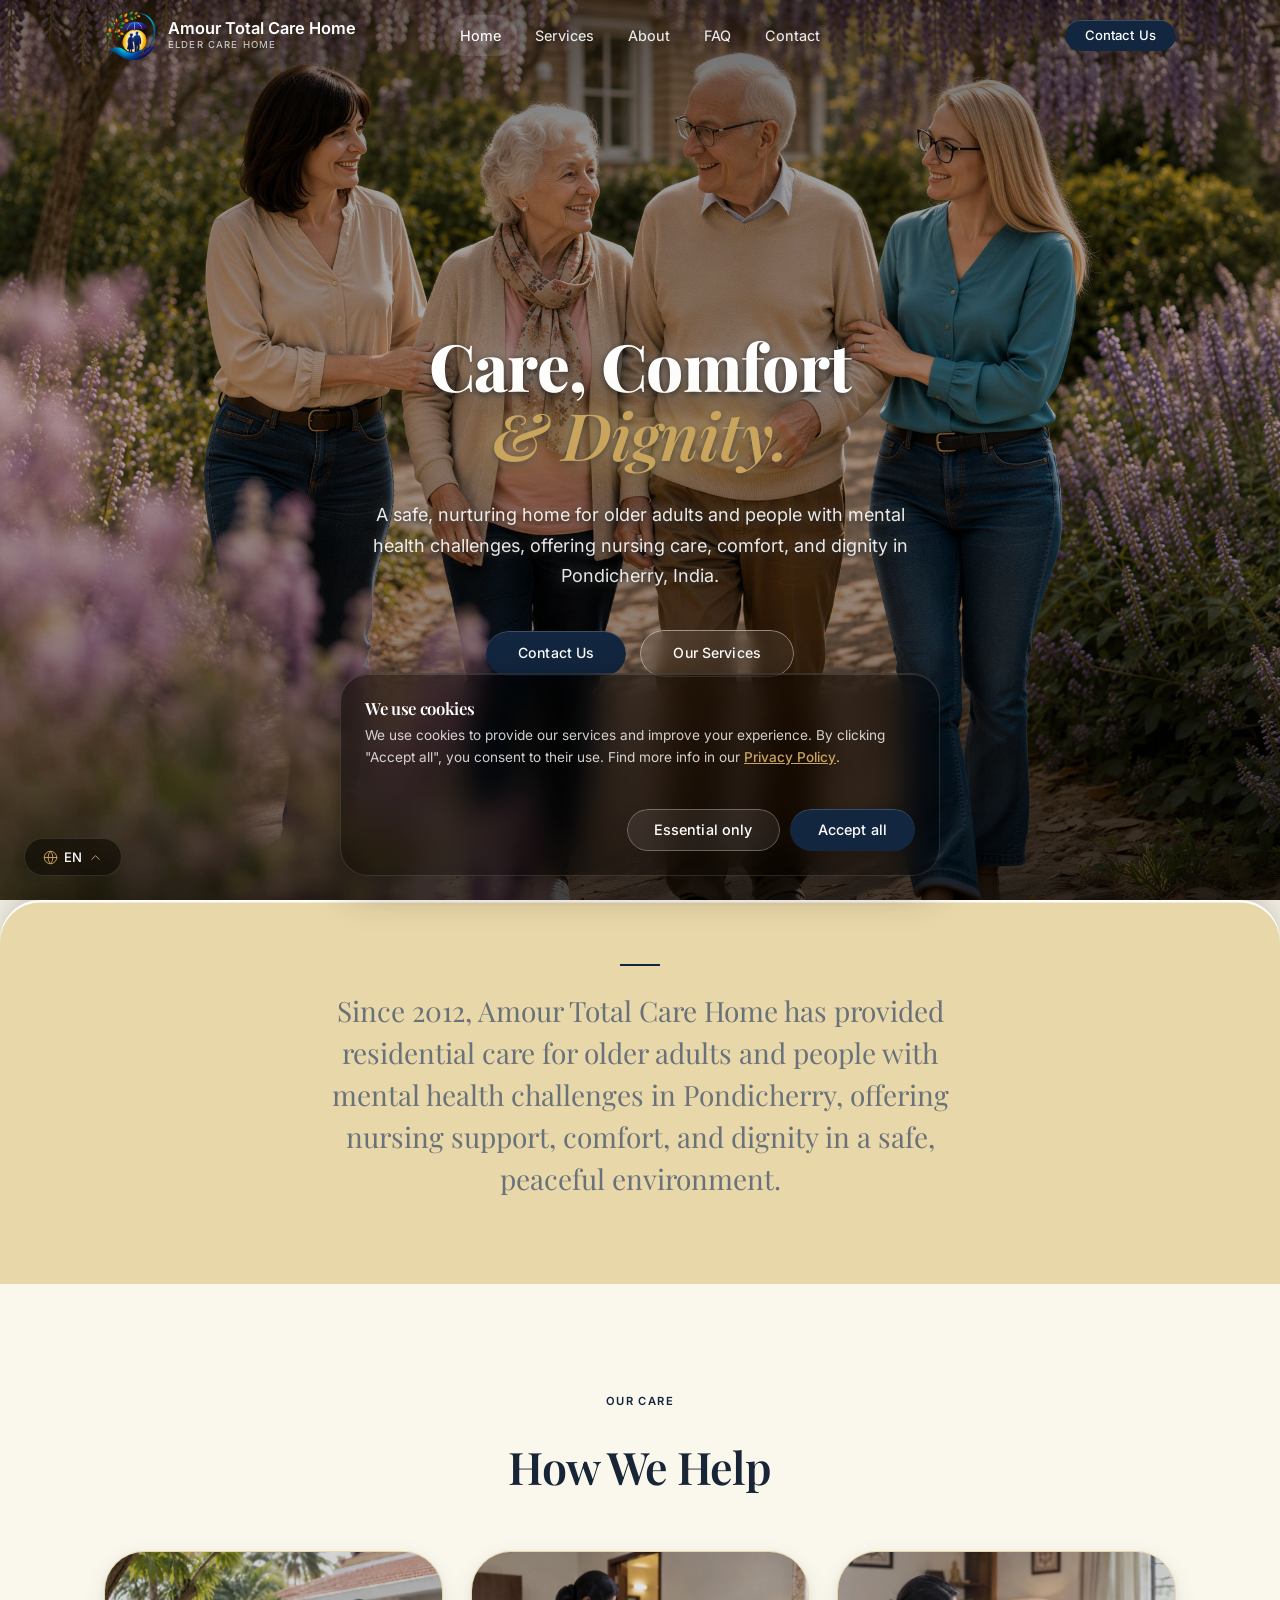
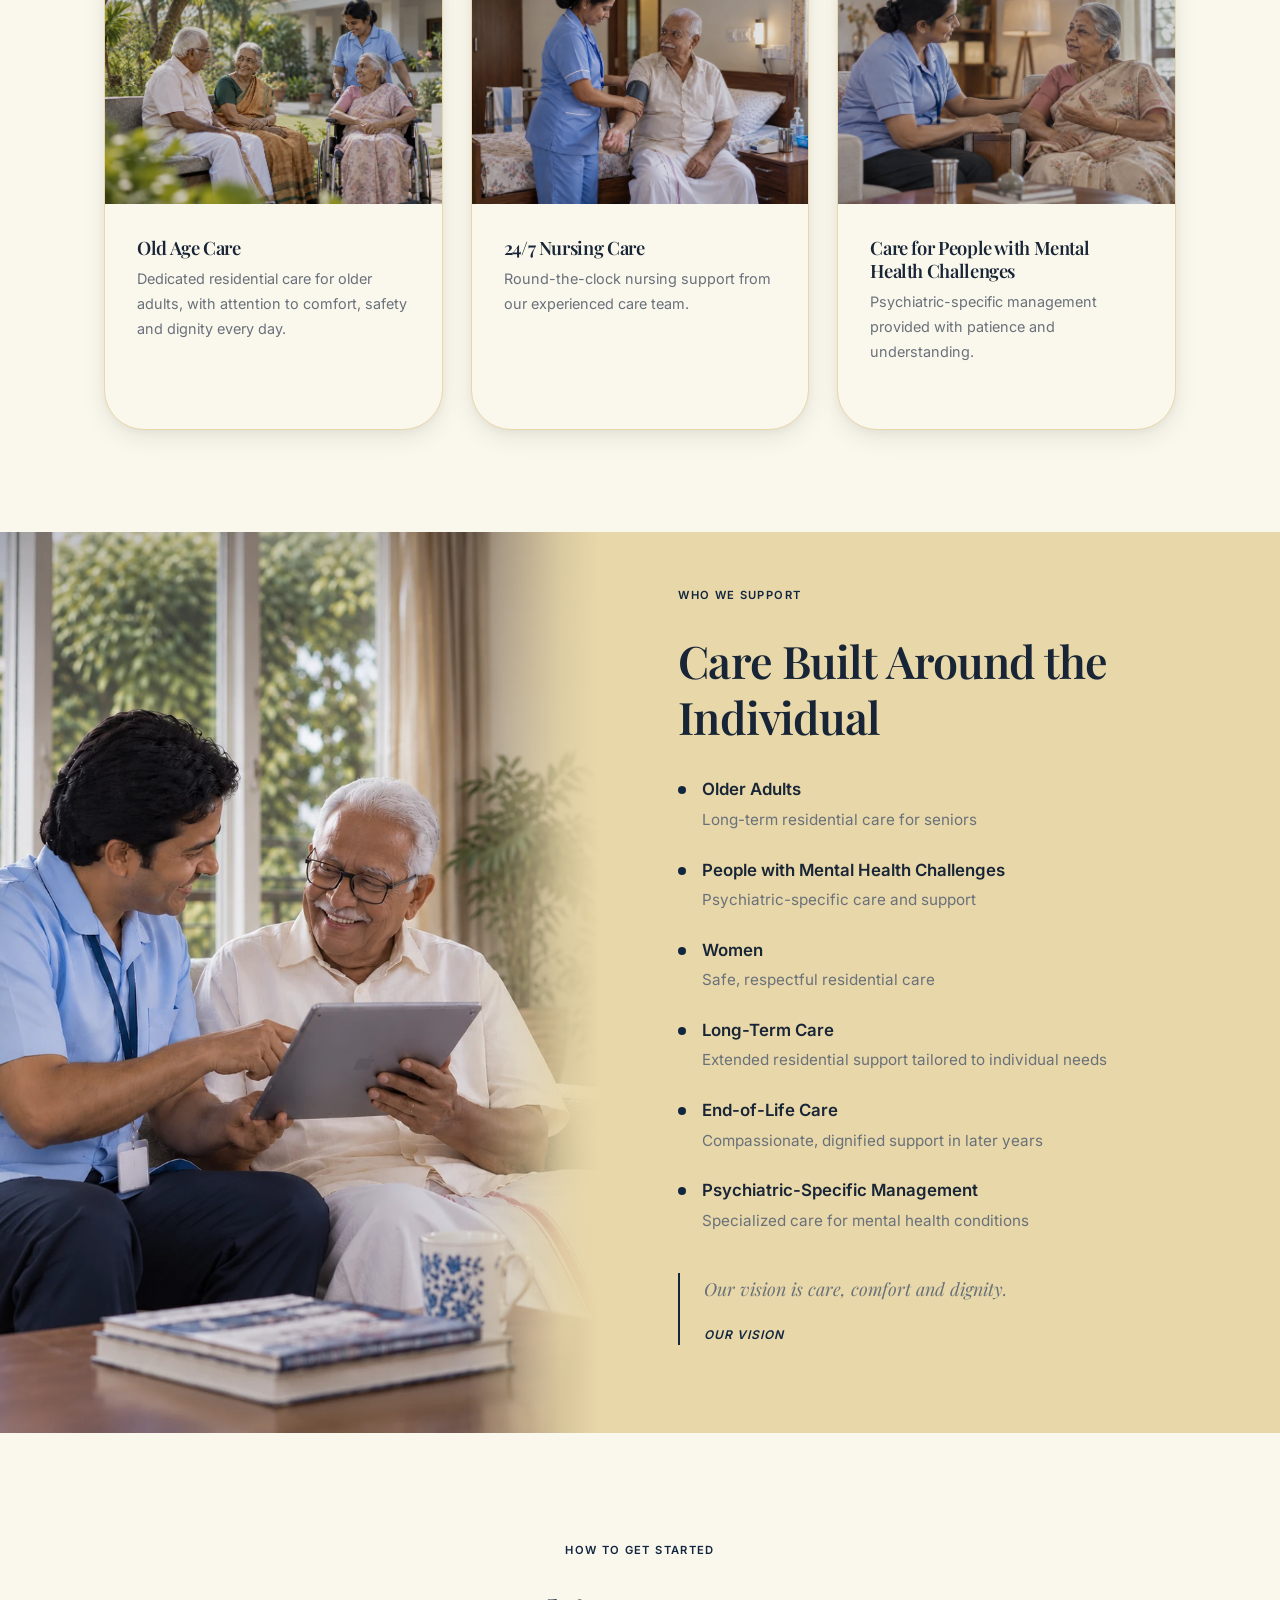
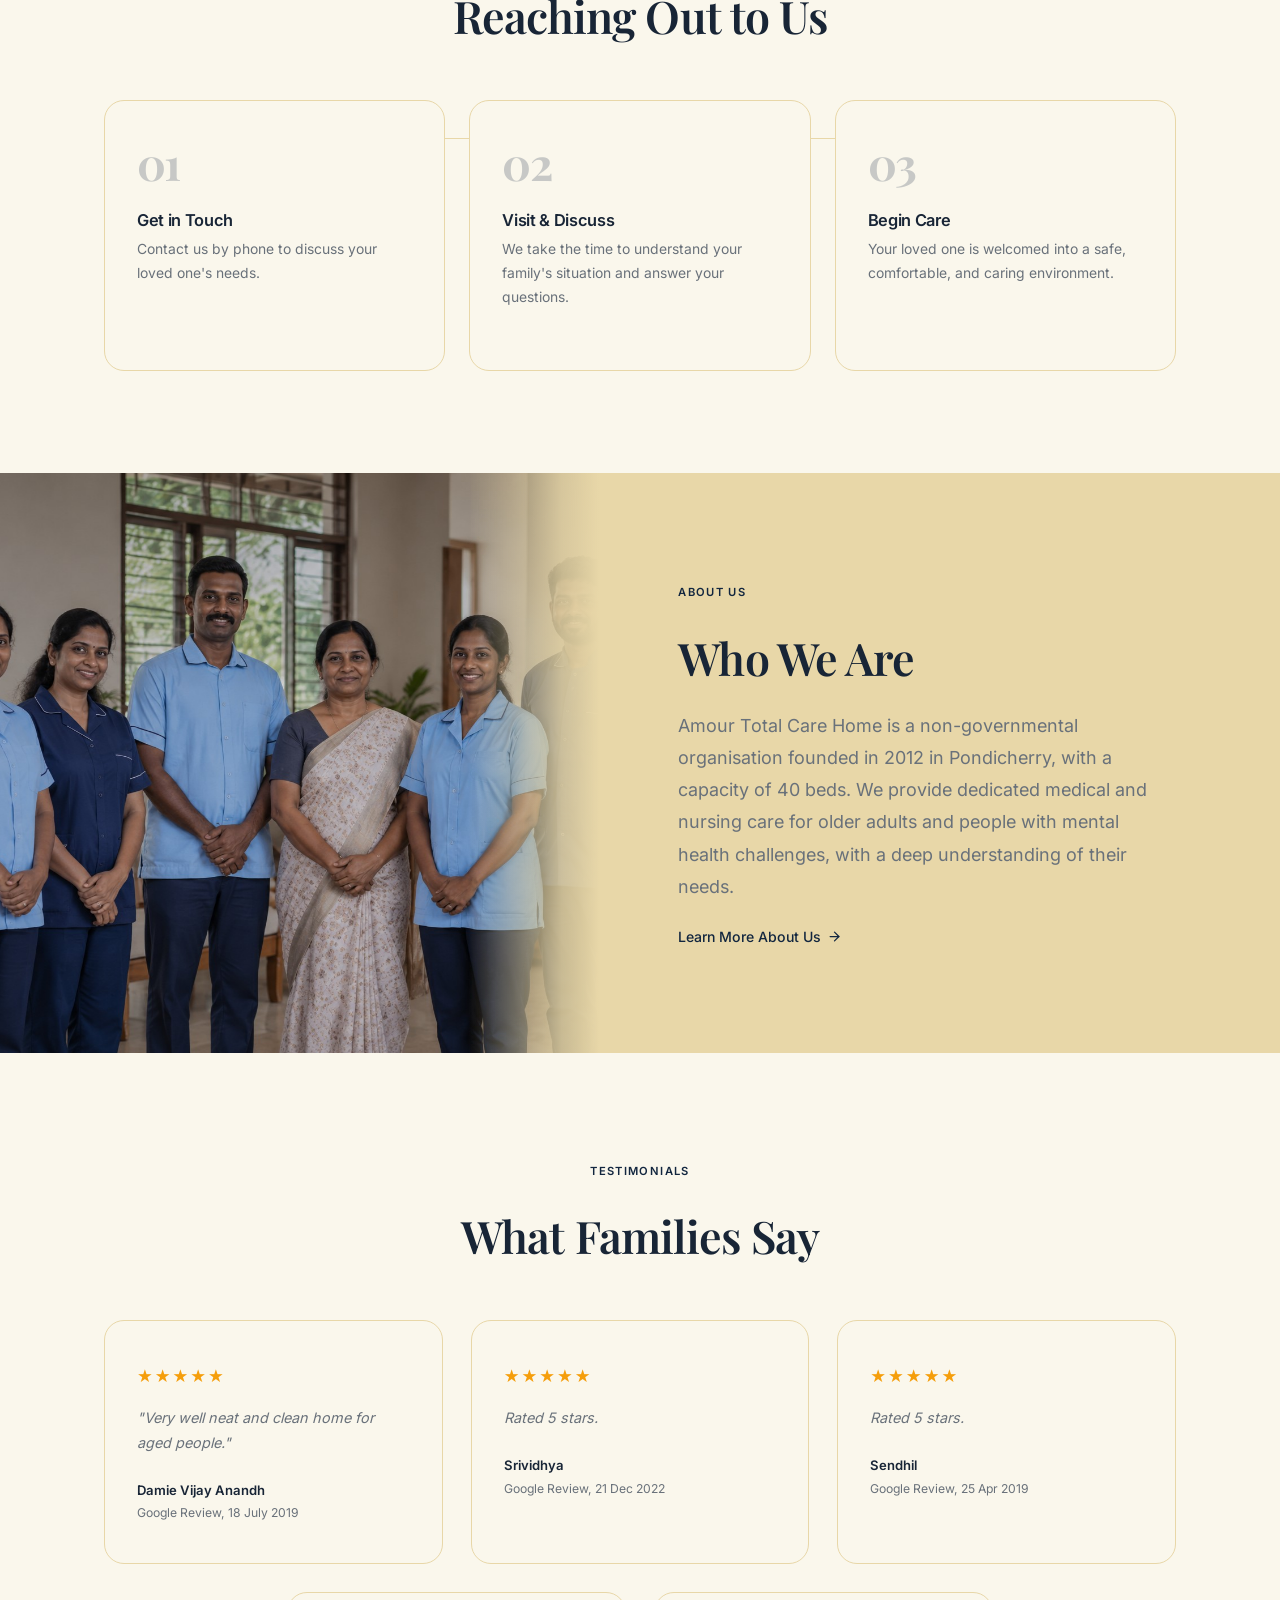
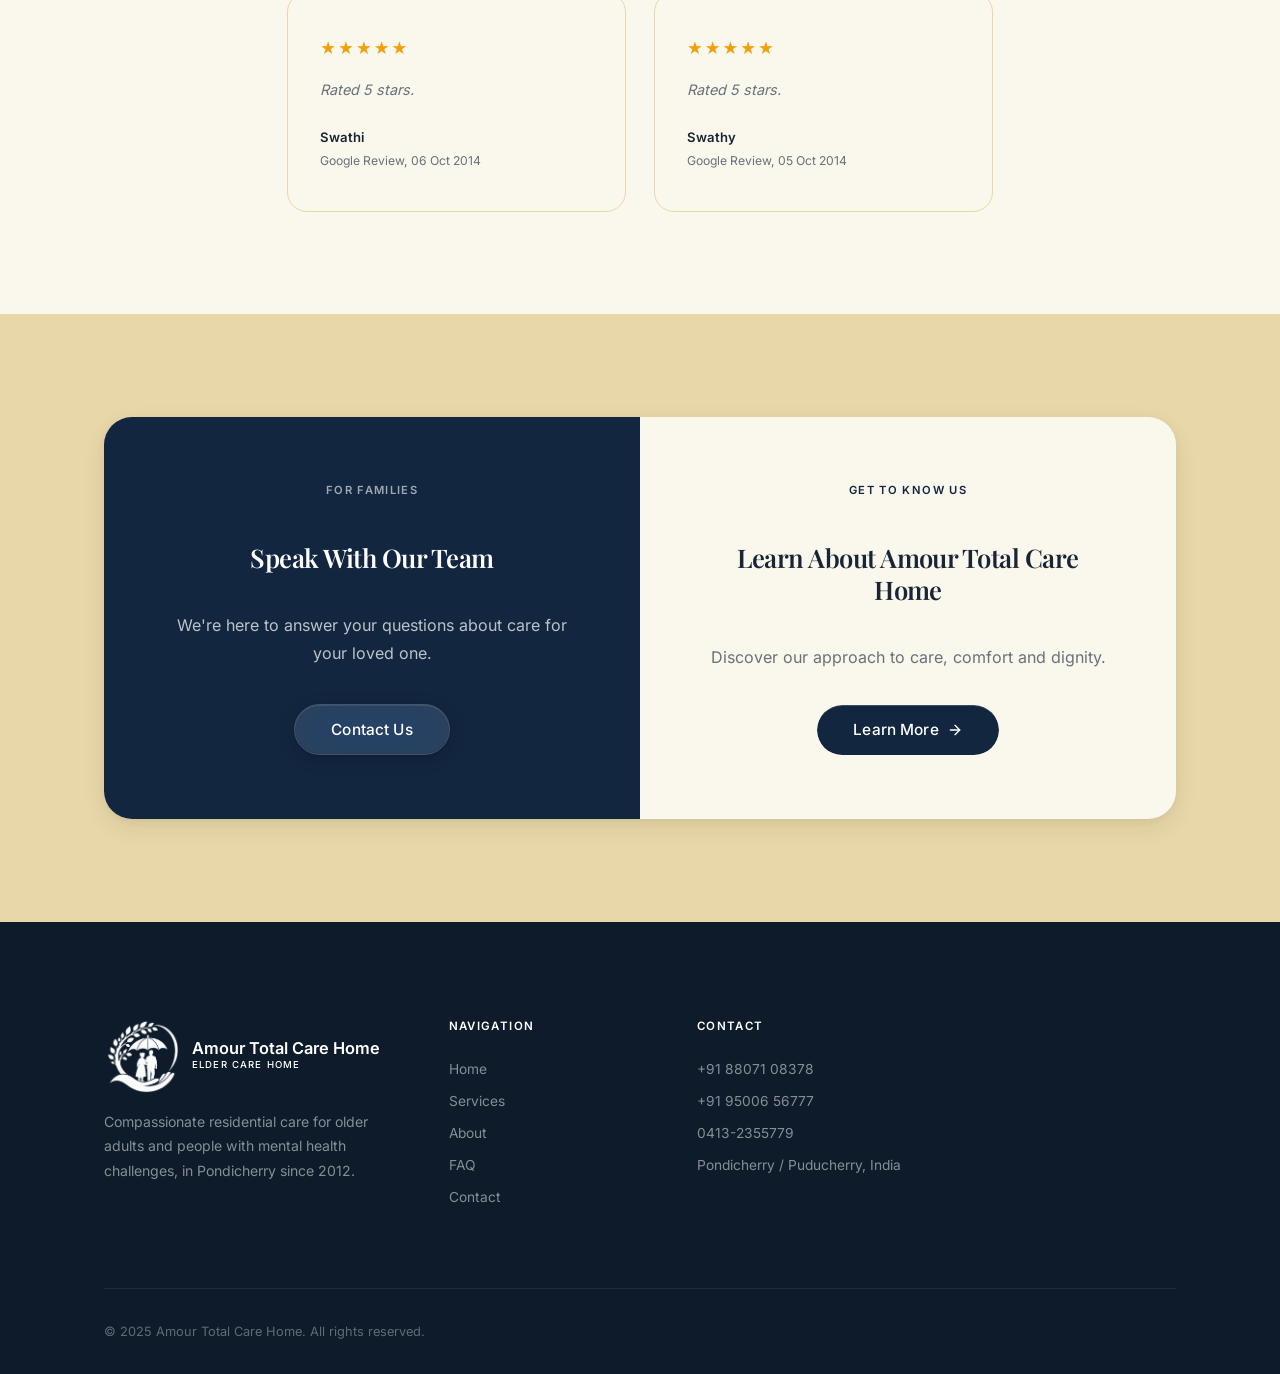
==== commit 63887e85: "Update logo: new tree/umbrella logo, dedicated white footer variant, larger sizing - Replace navbar/" ====
--- a/index.html
+++ b/index.html
@@ -291,7 +291,7 @@
   <div class="container">
     <div class="footer-grid">
       <div class="footer-brand">
-        <a href="index.html" class="logo"><img src="img/common/logo-icon.png?v=3" alt="Amour Total Care Home"><div class="logo-text">Amour Total Care Home<span data-i18n="brand.sub">Elder Care Home</span></div></a>
+        <a href="index.html" class="logo"><img src="img/common/logo-icon-white.png" alt="Amour Total Care Home"><div class="logo-text">Amour Total Care Home<span data-i18n="brand.sub">Elder Care Home</span></div></a>
         <p data-i18n="footer.desc">Compassionate residential care for older adults and people with mental health challenges, in Pondicherry since 2012.</p>
       </div>
       <div>
--- a/css/style.css
+++ b/css/style.css
@@ -16,17 +16,17 @@
   --purple:#4A456B;         /* Muted purple (decorative only) */
   --gold:#C9A45C;           /* Warm Gold */
   --gold-soft:#E8D7A8;      /* Soft Gold / Cream */
-  --cream:#C6D3D8;          /* Main page background (sampled from reference) */
+  --cream:#FAF7EC;          /* Soft warm background */
   --warm-white:#FFFDF8;     /* Clean surface */
   --olive:#65784A;
   --brown:#5A4438;
   --accent:#C9A45C;
-  --background:#C6D3D8;
+  --background:#FAF7EC;
   --soft-gold:#E8D7A8;
   --surface:#FFFDF8;
 
   /* existing token names remapped semantically onto the brand palette */
-  --white:#C6D3D8;
+  --white:#FAF7EC;
   --off-white:#FFFDF8;
   --gray-50:#E8D7A8;
   --gray-100:#E8D7A8;
@@ -294,7 +294,7 @@
 .header.scrolled{background:rgba(255,255,255,0.90);backdrop-filter:blur(24px) saturate(200%);-webkit-backdrop-filter:blur(24px) saturate(200%);border-bottom:1px solid rgba(0,0,0,0.06);box-shadow:0 1px 28px rgba(0,0,0,0.05)}
 .header-inner{position:relative;display:flex;align-items:center;justify-content:space-between;height:100%;gap:clamp(16px,3vw,40px);padding:0 var(--pad-x);max-width:var(--max-w);margin:0 auto}
 .logo{display:flex;align-items:center;gap:12px;flex-shrink:0}
-.logo img{height:36px;width:auto}
+.logo img{height:52px;width:auto}
 .logo-text{font-family:var(--sans);font-weight:700;font-size:1.02rem;color:var(--text-primary);line-height:1.1}
 .logo-text span{display:block;font-size:0.60rem;font-weight:500;text-transform:uppercase;letter-spacing:0.12em;color:var(--text-muted);margin-top:2px}
 .nav{display:flex;align-items:center;gap:2px;margin-left:auto;margin-right:auto}
@@ -515,7 +515,7 @@
   .hero-cutout ~ .section-dark { background-color: var(--gray-900) !important; }
   .hero-cutout ~ .section-violet { background-color: var(--violet) !important; }
   .hero-cutout ~ .section-compact { background-color: var(--gray-50); }
-  .hero-cutout ~ .section-edge-photo { background-color: rgb(var(--bg-rgb, 198, 211, 216)) !important; }
+  .hero-cutout ~ .section-edge-photo { background-color: rgb(var(--bg-rgb, 250, 247, 236)) !important; }
   /* Depth shadow on first content section */
   .hero-cutout + section,
   .hero-cutout + .section-edge-photo {
@@ -948,7 +948,8 @@
 .footer-brand .logo-text{color:white}
 .footer-brand .logo-text span{color:white}
 .footer-brand p{color:rgba(255,255,255,0.50);font-size:0.88rem;line-height:1.75;margin-top:var(--sp-2);max-width:270px}
-.footer-brand .logo img{filter:invert(1) grayscale(1) brightness(10);mix-blend-mode:screen}
+/* Footer logo uses a dedicated pre-made white asset (logo-icon-white.png) — no CSS filter needed */
+.footer-brand .logo img{height:76px}
 .footer-links{display:flex;flex-direction:column;gap:10px}
 .footer-links a,.footer-contact a,.footer-contact p{color:rgba(255,255,255,0.50);font-size:0.86rem;line-height:1.6;margin:0}
 .footer-links a:hover,.footer-contact a:hover{color:white}
@@ -1020,7 +1021,7 @@
 .dual-cta-left .btn, .dual-cta-right .btn{margin-top:auto}
 
 /* ── ANCHOR NAV ─────────────────────────────────────────────── */
-.anchor-nav{position:sticky;top:var(--header-h);z-index:40;background:rgba(198, 211, 216, 0.88);backdrop-filter:blur(20px);-webkit-backdrop-filter:blur(20px);border-bottom:1px solid var(--gray-100);border-top:1px solid var(--gray-100);padding:14px 0;margin-top:var(--sp-2)}
+.anchor-nav{position:sticky;top:var(--header-h);z-index:40;background:rgba(250, 247, 236, 0.88);backdrop-filter:blur(20px);-webkit-backdrop-filter:blur(20px);border-bottom:1px solid var(--gray-100);border-top:1px solid var(--gray-100);padding:14px 0;margin-top:var(--sp-2)}
 .anchor-pills{display:flex;justify-content:center;gap:10px;max-width:var(--max-w);margin:0 auto;padding:0 var(--pad-x);overflow-x:auto;-webkit-overflow-scrolling:touch;scrollbar-width:none}
 .anchor-pills::-webkit-scrollbar{display:none}
 .anchor-pill{display:inline-flex;align-items:center;padding:10px 24px;font-size:0.85rem;font-weight:500;font-family:var(--sans);color:var(--text-secondary);background:var(--gray-50);border:1px solid var(--gray-100);border-radius:var(--r-full);cursor:pointer;white-space:nowrap;flex-shrink:0}
@@ -1439,7 +1440,7 @@
 .section-edge-photo {
   position: relative;
   overflow: hidden;
-  --bg-rgb: 198, 211, 216; /* Main background #C6D3D8 */
+  --bg-rgb: 250, 247, 236; /* Amour soft cream #FAF7EC */
   background: rgb(var(--bg-rgb));
 }
 
@@ -2246,7 +2247,7 @@
   .hero-fs ~ .section-dark { background-color: var(--gray-900) !important; }
   .hero-fs ~ .section-violet { background-color: var(--violet) !important; }
   .hero-fs ~ .section-compact { background-color: var(--gray-50) !important; }
-  .hero-fs ~ .section-edge-photo { background-color: rgb(var(--bg-rgb, 198, 211, 216)) !important; }
+  .hero-fs ~ .section-edge-photo { background-color: rgb(var(--bg-rgb, 250, 247, 236)) !important; }
   
   /* Depth shadow and rounded top corners on first content section after hero-fs on desktop */
   .hero-fs + section,
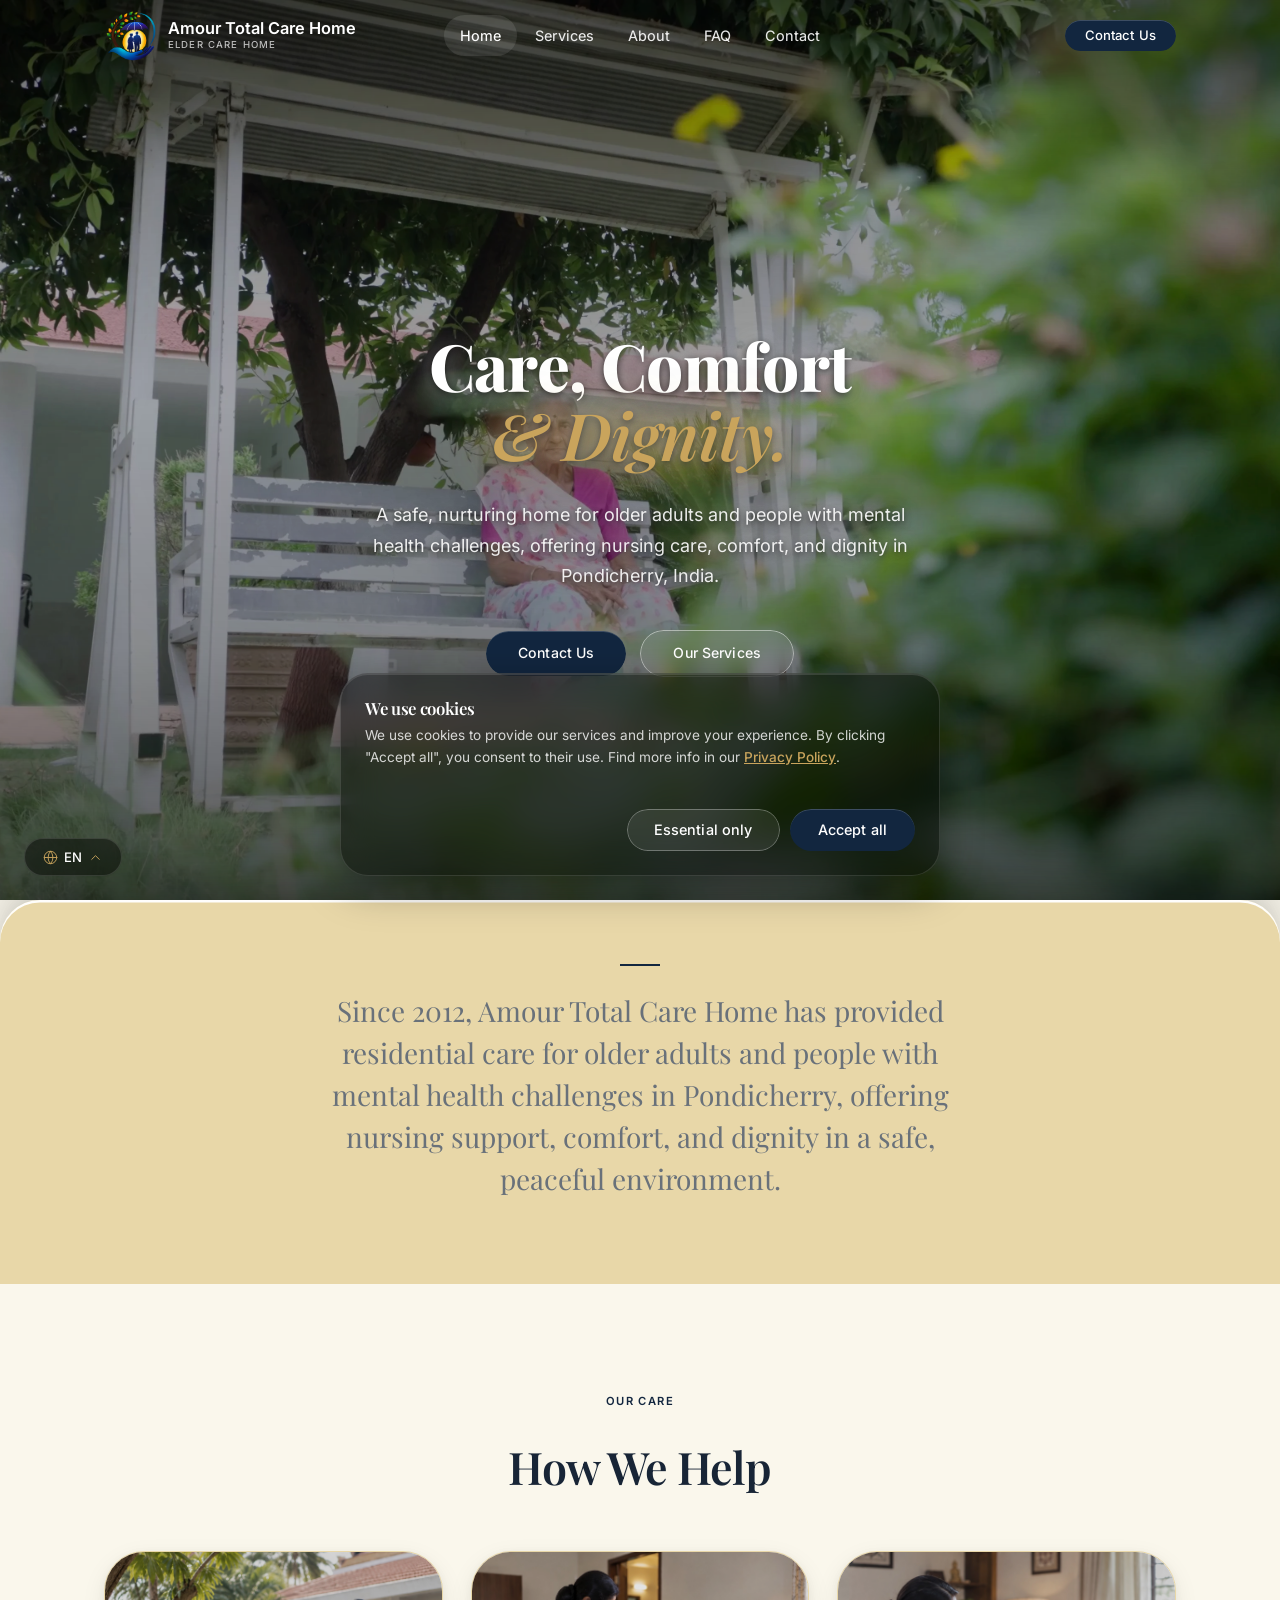
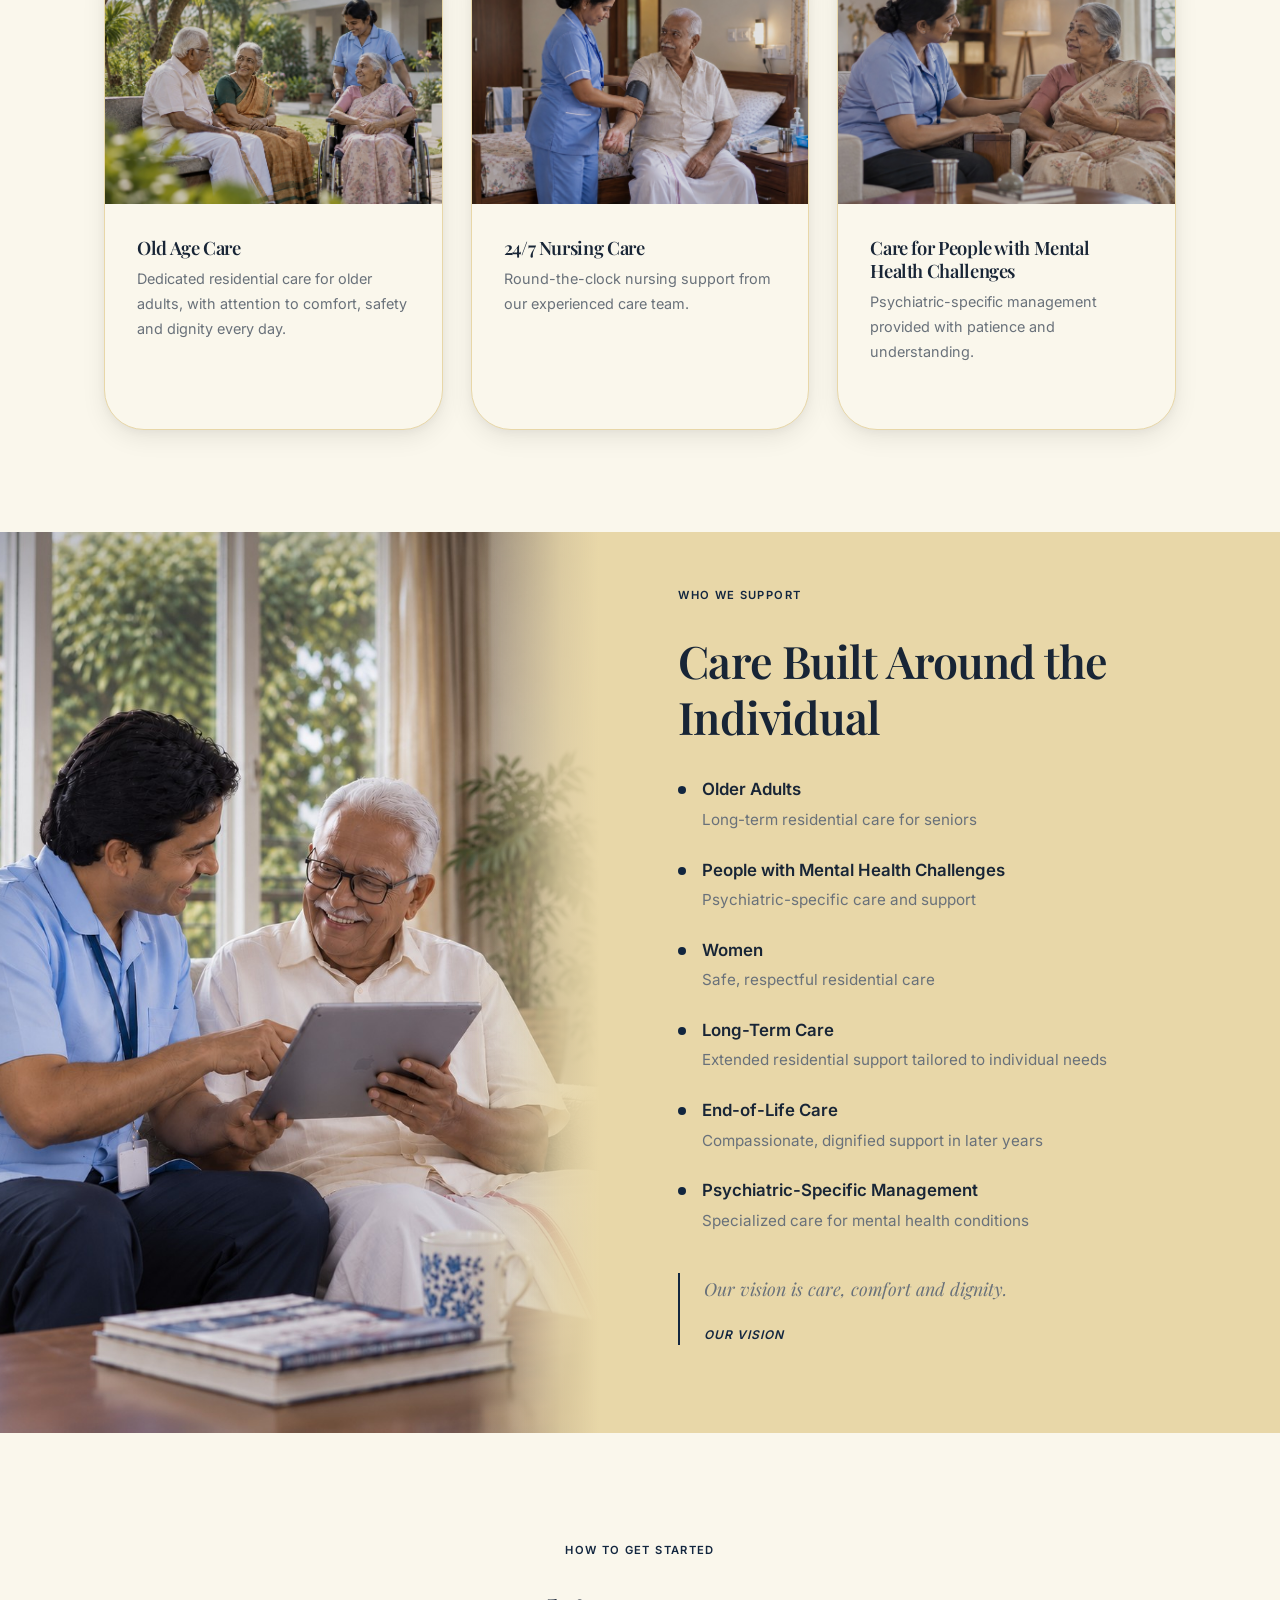
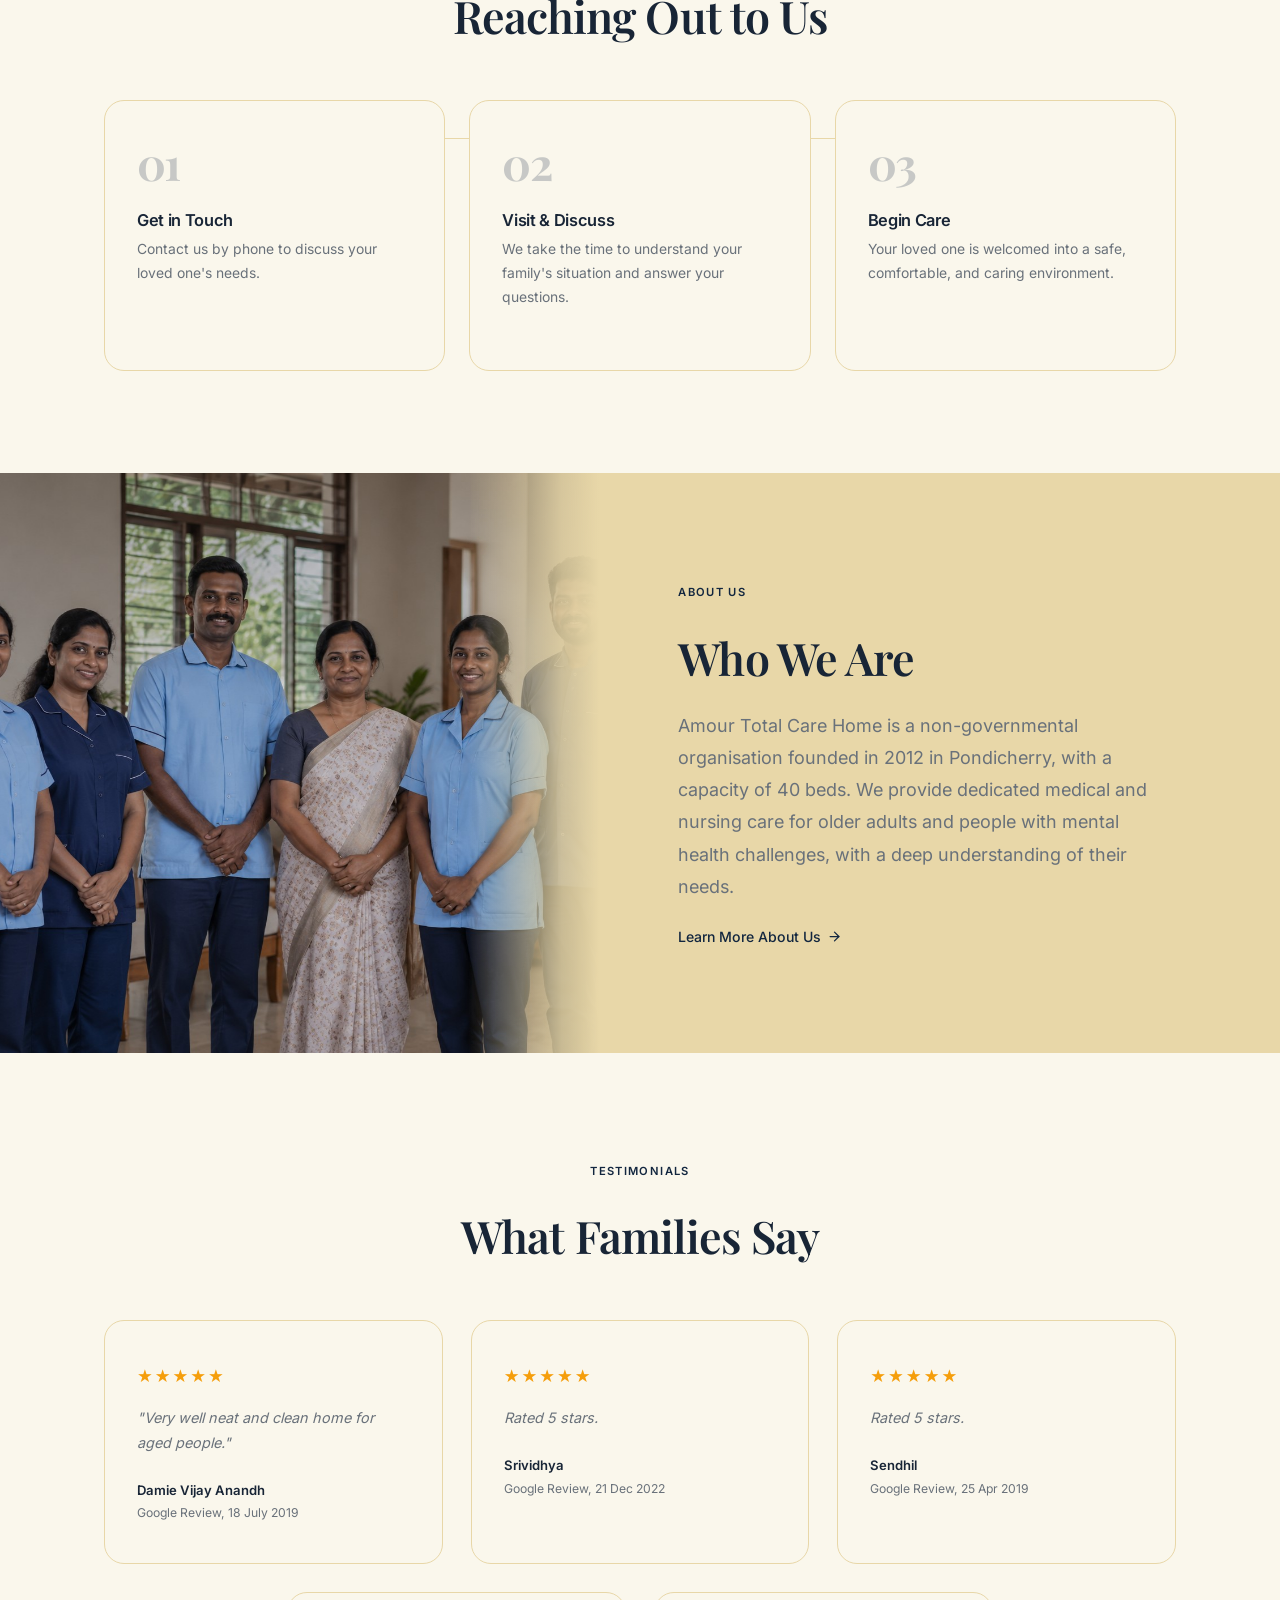
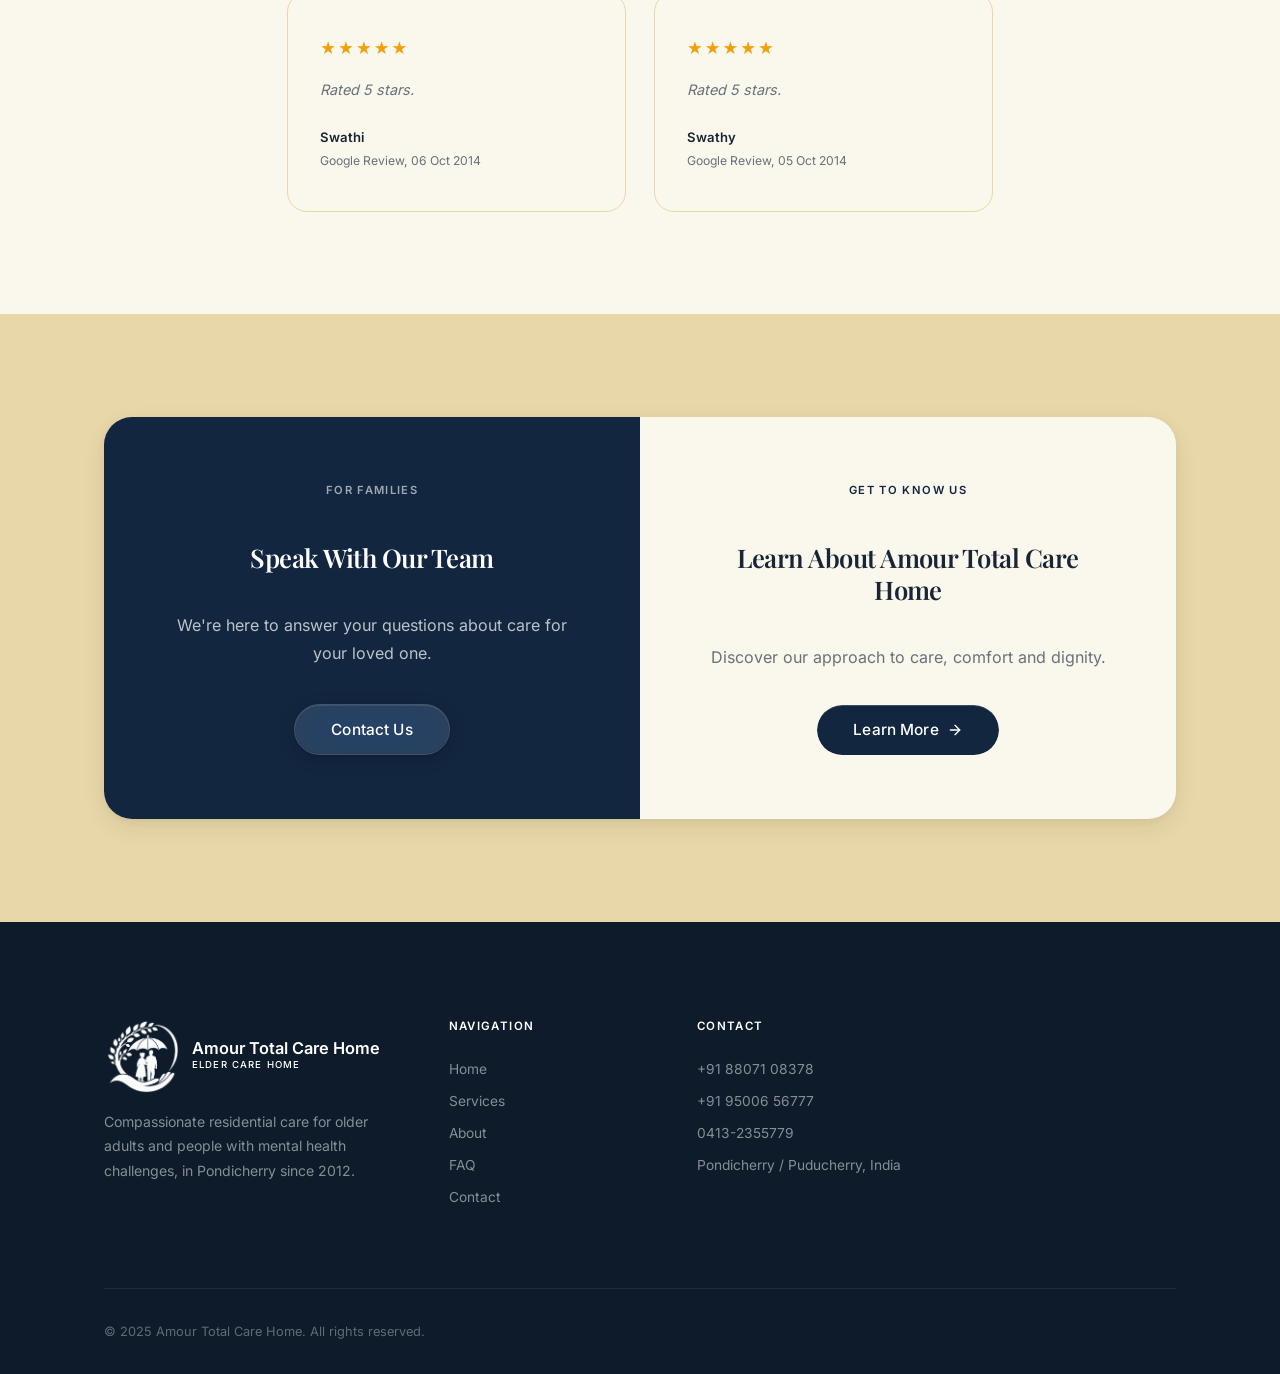
==== commit 41699cc8: "Fix homepage hero: poster image no longer flashes a mismatched old photo on reload Extracted actual " ====
--- a/index.html
+++ b/index.html
@@ -9,8 +9,8 @@
   <link rel="preconnect" href="https://fonts.googleapis.com">
   <link rel="preconnect" href="https://fonts.gstatic.com" crossorigin>
   <link href="https://fonts.googleapis.com/css2?family=Playfair+Display:ital,wght@0,700;0,800;1,600&display=swap" rel="stylesheet">
-  <link rel="preload" as="image" href="img/hero/mobile/hero1-v2.webp?v=10" media="(max-width: 992px)">
-  <link rel="preload" as="image" href="img/hero/desktop/hero1.webp?v=20" media="(min-width: 993px)">
+  <link rel="preload" as="image" href="img/hero/mobile/hero1-v2.webp?v=11" media="(max-width: 992px)">
+  <link rel="preload" as="image" href="img/hero/desktop/hero1.webp?v=21" media="(min-width: 993px)">
   <link rel="icon" href="img/common/logo-icon.png?v=3">
   <script src="js/vendor/lenis-1.0.42.min.js"></script>
   <!-- OpenGraph Social Metadata -->
@@ -59,13 +59,13 @@
         loop
         playsinline
         preload="metadata"
-        poster="img/hero/desktop/hero1.webp?v=20"
+        poster="img/hero/desktop/hero1.webp?v=21"
         aria-hidden="true"
       >
         <source src="img/hero/video/amour-hero.mp4" type="video/mp4">
         <picture>
-          <source srcset="img/hero/mobile/hero1-v2.webp?v=10" media="(max-width: 992px)">
-          <img src="img/hero/desktop/hero1.webp?v=20" alt="Amour Total Care Home" class="hero-home-photo" loading="eager">
+          <source srcset="img/hero/mobile/hero1-v2.webp?v=11" media="(max-width: 992px)">
+          <img src="img/hero/desktop/hero1.webp?v=21" alt="Amour Total Care Home" class="hero-home-photo" loading="eager">
         </picture>
       </video>
     </div>
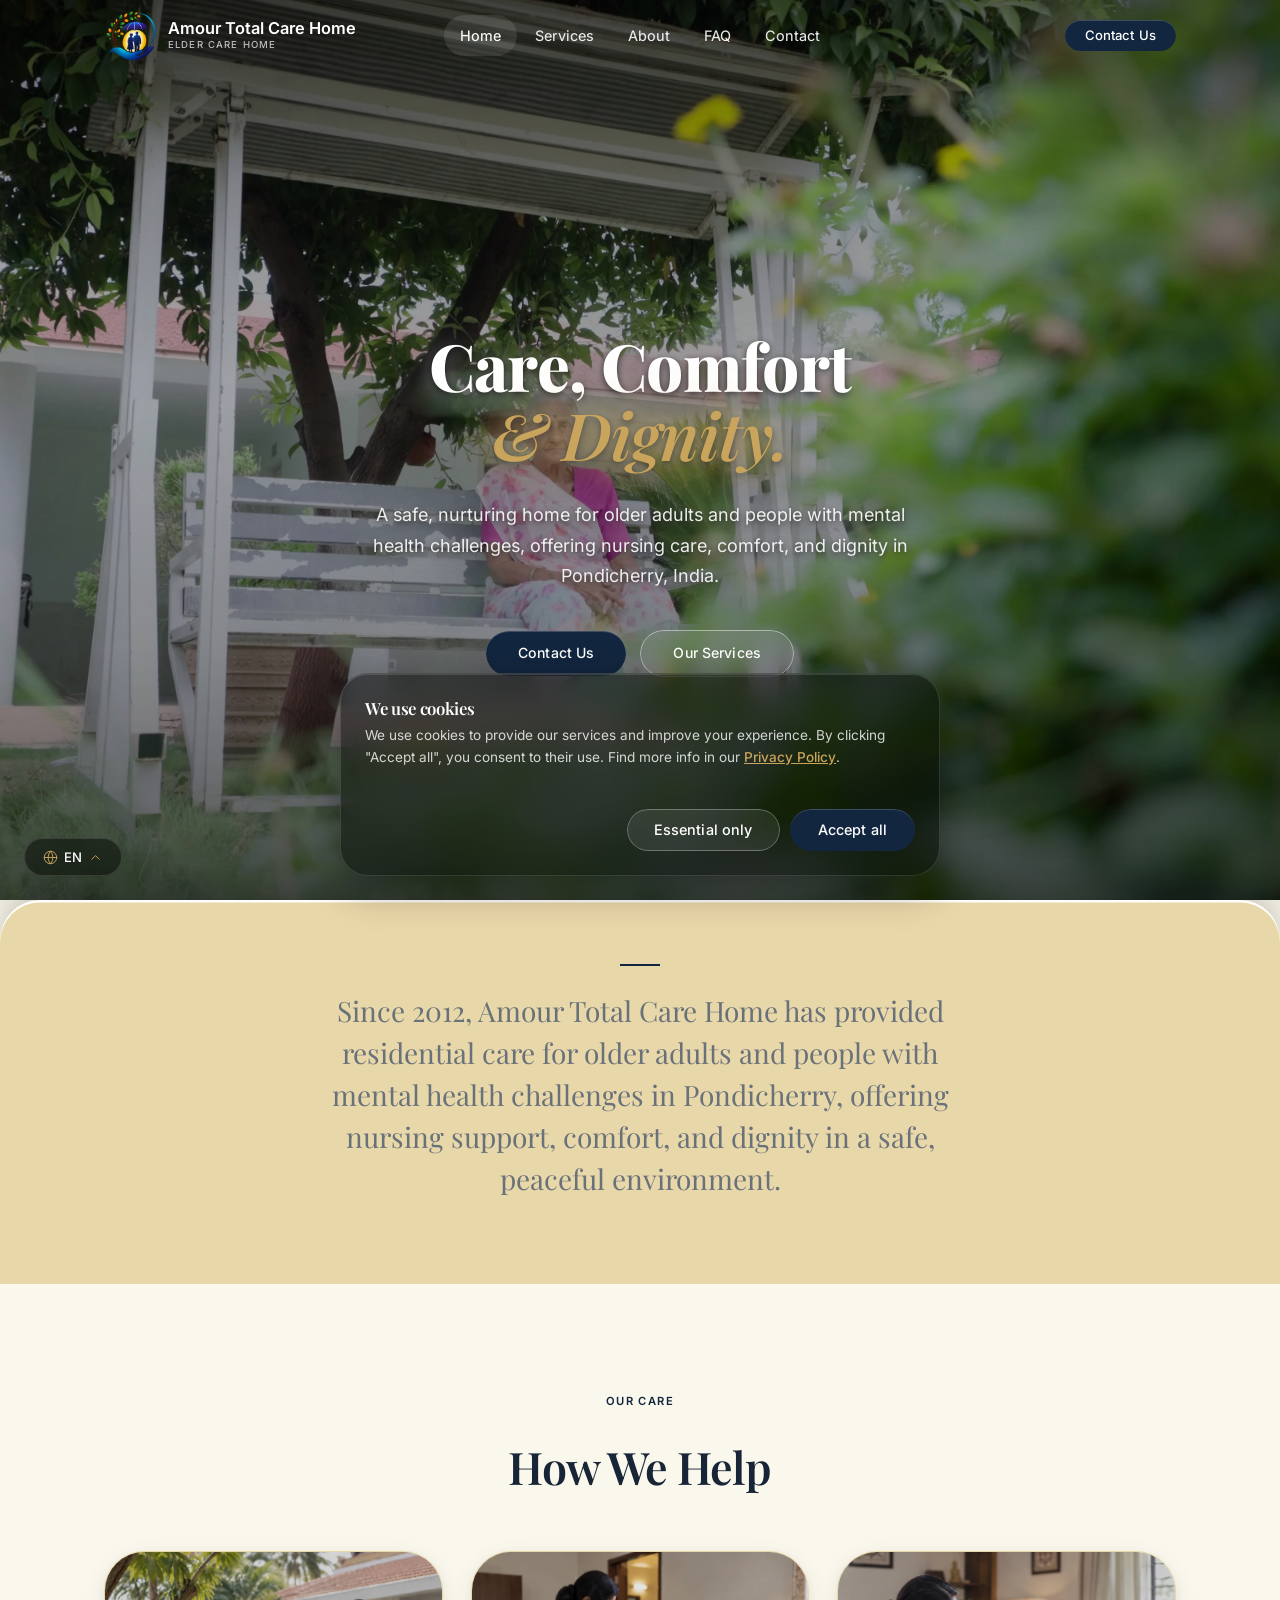
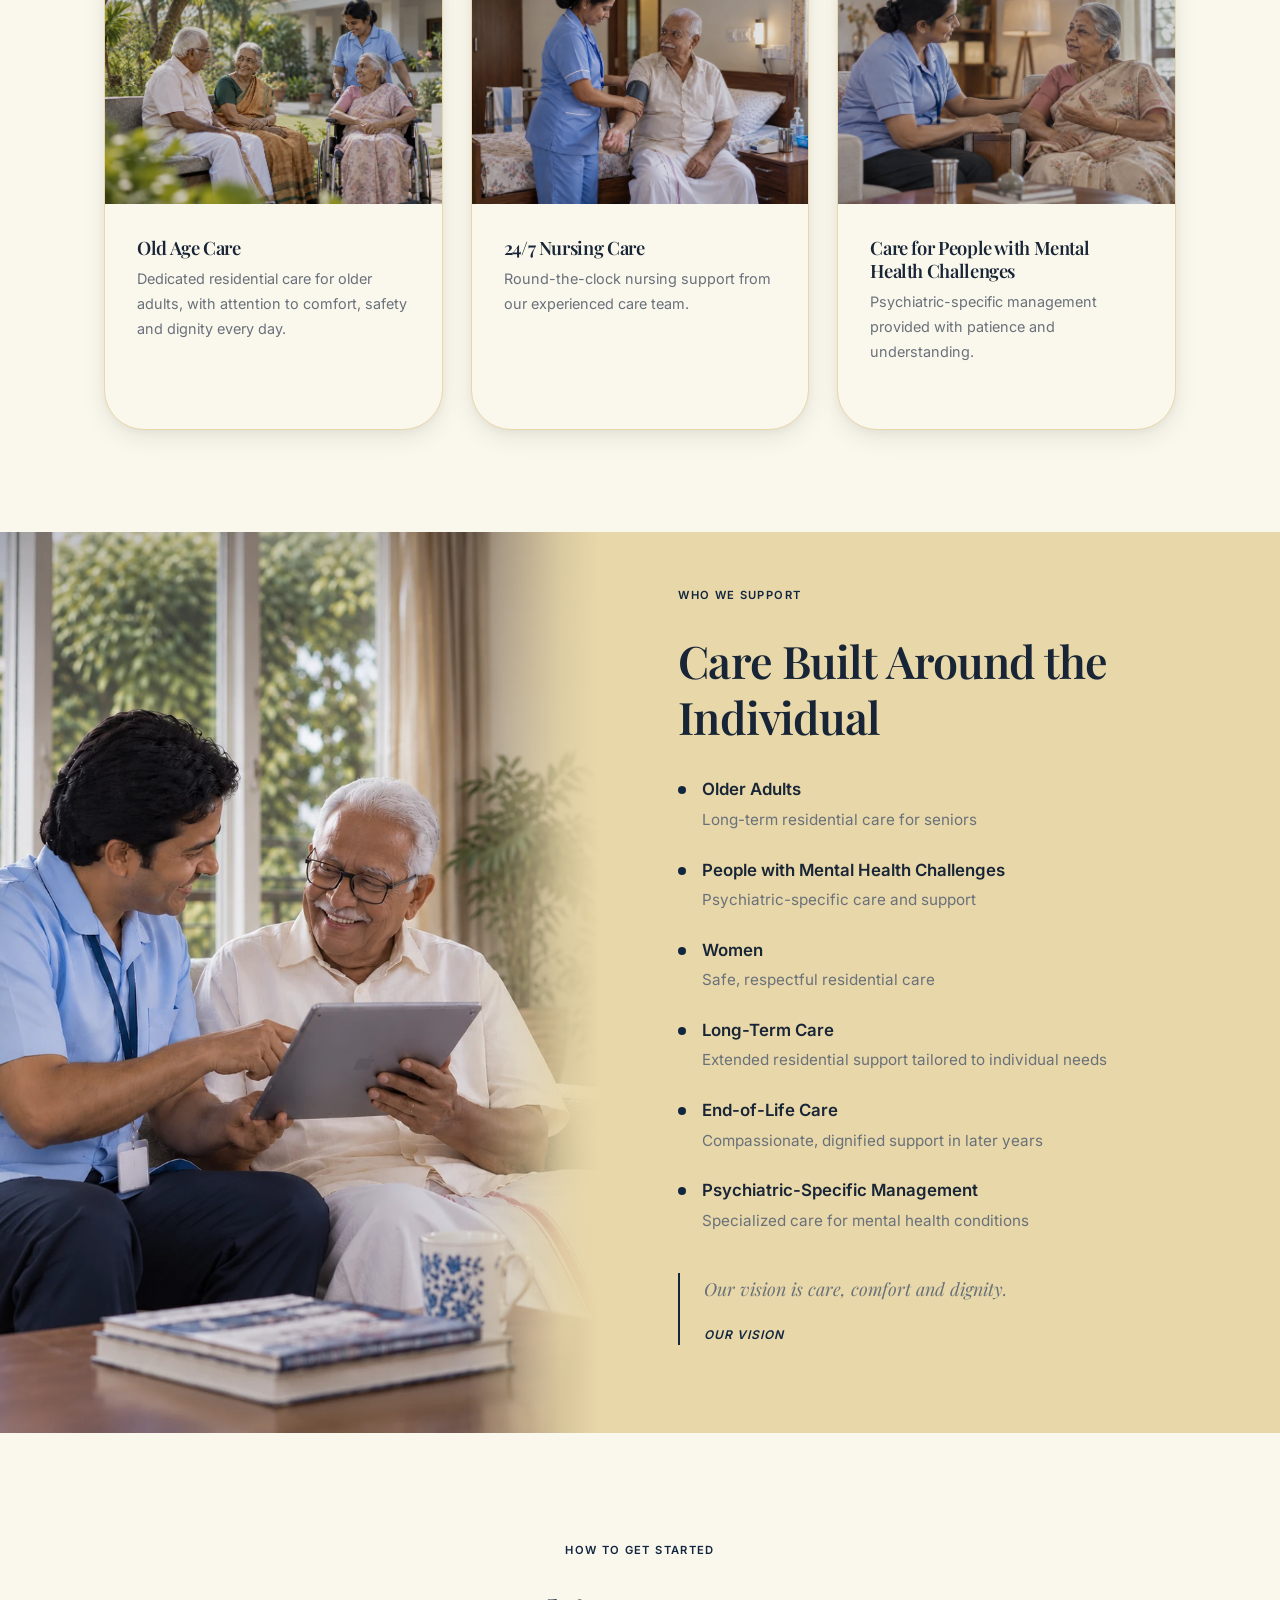
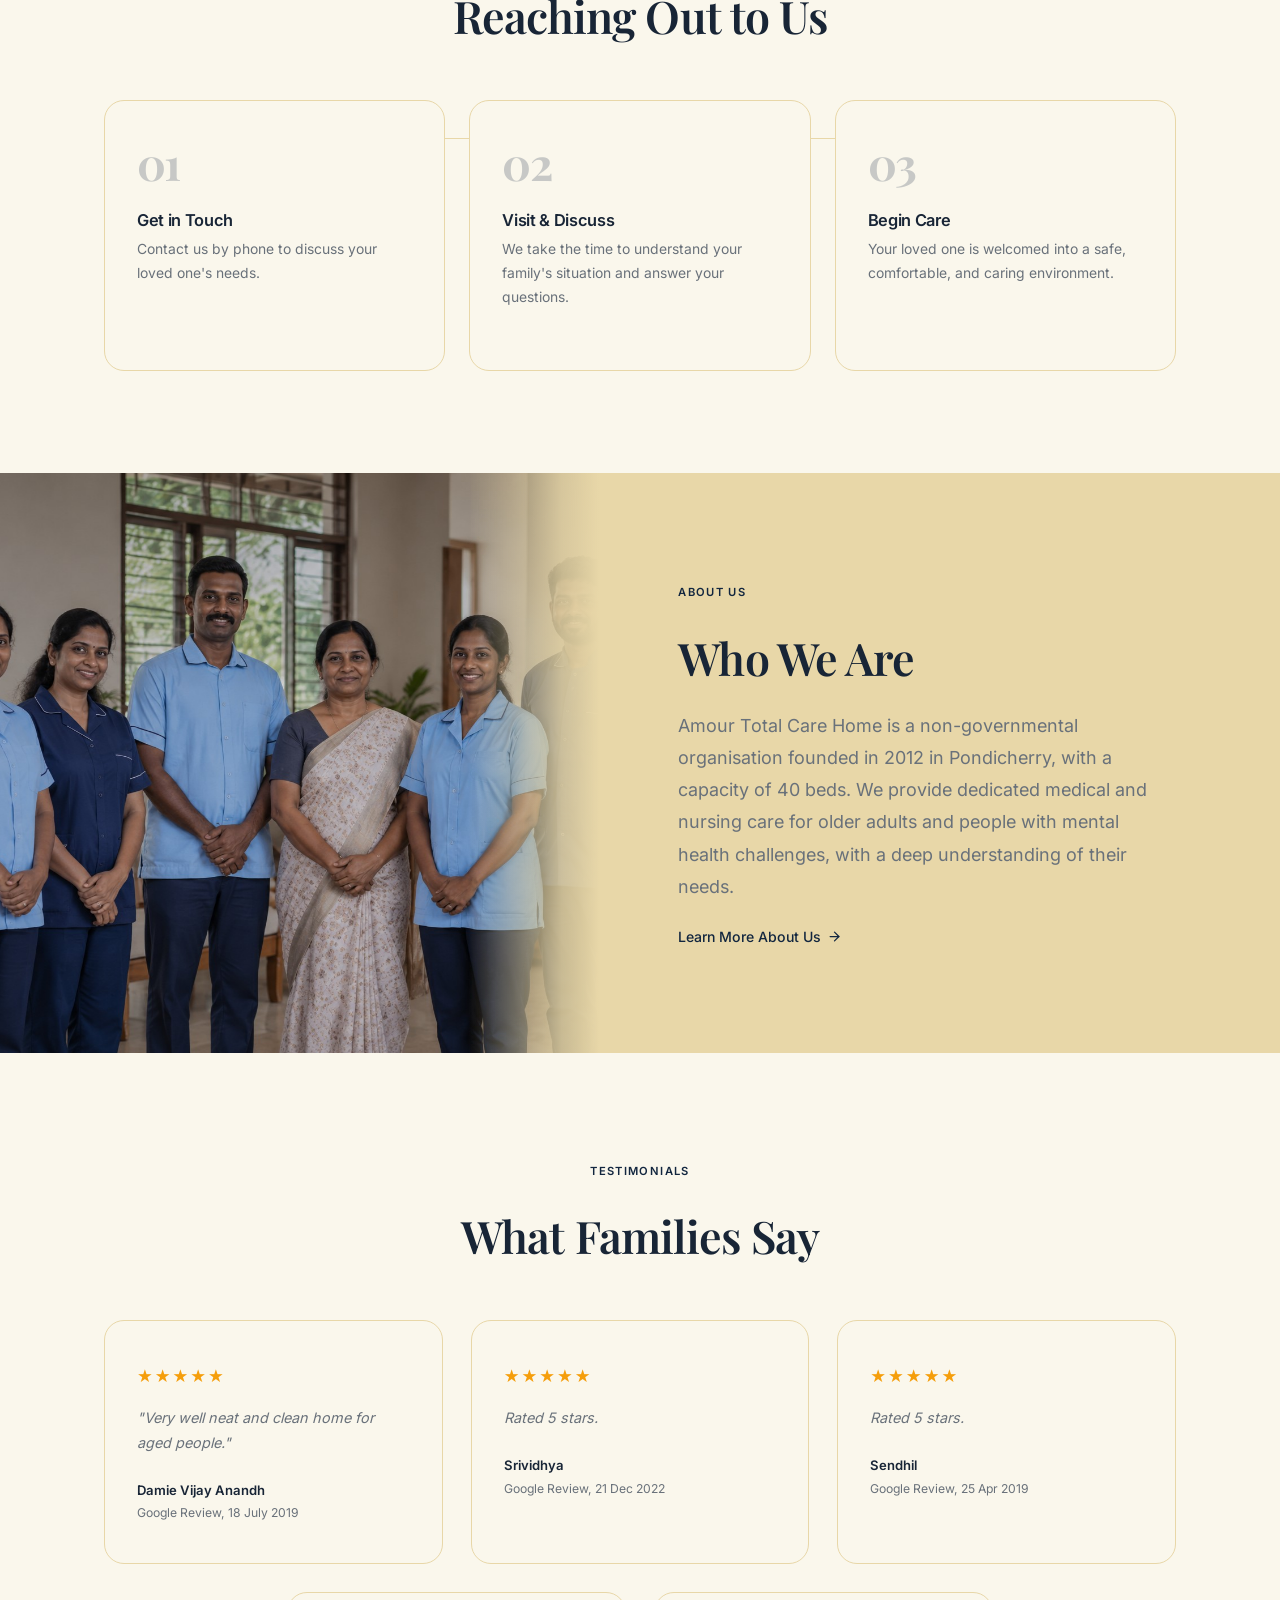
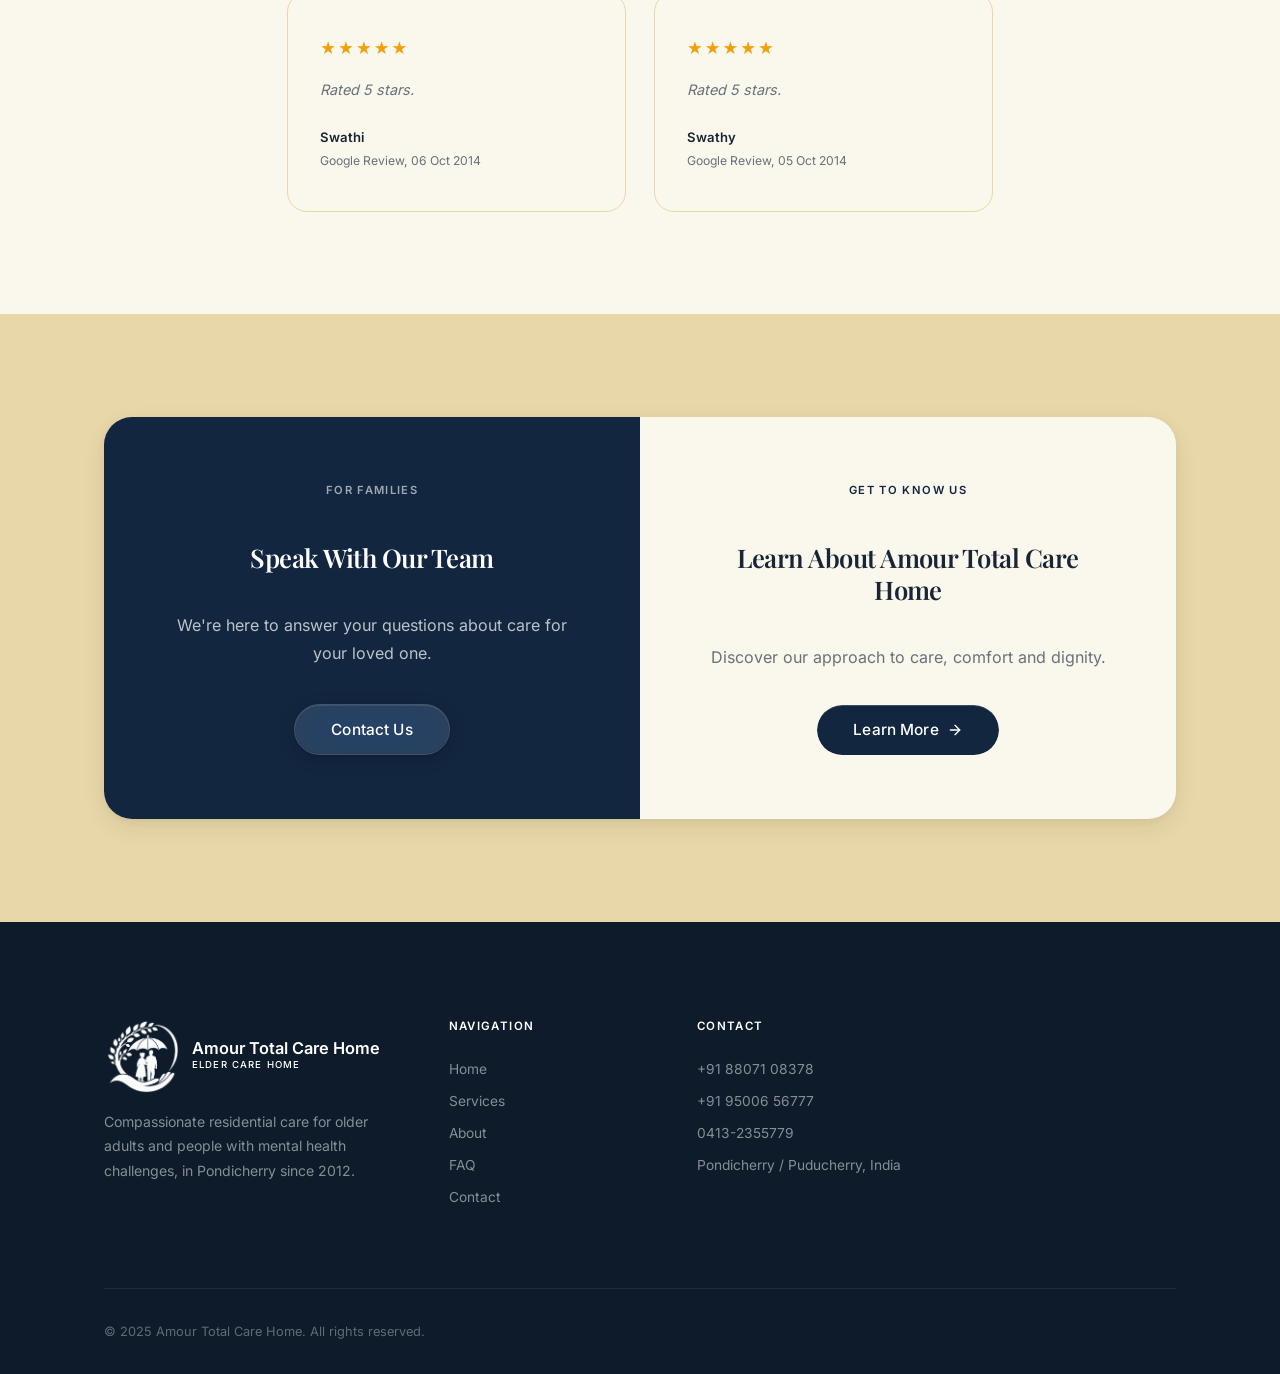
==== commit 6cd69145: "Add clean URLs: /services, /about, /contact, /faq Rename leistungen.html -> services.html, ueber-uns" ====
--- a/index.html
+++ b/index.html
@@ -25,26 +25,26 @@
 <!-- HEADER -->
 <header class="header header-transparent-allowed" id="header">
   <div class="header-inner">
-    <a href="index.html" class="logo"><img src="img/common/logo-icon.png?v=3" alt="Amour Total Care Home"><div class="logo-text">Amour Total Care Home<span data-i18n="brand.sub">Elder Care Home</span></div></a>
+    <a href="/" class="logo"><img src="img/common/logo-icon.png?v=3" alt="Amour Total Care Home"><div class="logo-text">Amour Total Care Home<span data-i18n="brand.sub">Elder Care Home</span></div></a>
     <nav class="nav">
-      <a class="nav-link active" href="index.html" data-i18n="nav.start">Home</a>
-      <a class="nav-link" href="leistungen.html" data-i18n="nav.leistungen">Services</a>
-      <a class="nav-link" href="ueber-uns.html" data-i18n="nav.ueber">About</a>
-      <a class="nav-link" href="faq.html" data-i18n="nav.faq">FAQ</a>
-      <a class="nav-link" href="kontakt.html" data-i18n="nav.kontakt">Contact</a>
+      <a class="nav-link active" href="/" data-i18n="nav.start">Home</a>
+      <a class="nav-link" href="/services" data-i18n="nav.leistungen">Services</a>
+      <a class="nav-link" href="/about" data-i18n="nav.ueber">About</a>
+      <a class="nav-link" href="/faq" data-i18n="nav.faq">FAQ</a>
+      <a class="nav-link" href="/contact" data-i18n="nav.kontakt">Contact</a>
     </nav>
     <div class="header-right">
-      <a href="kontakt.html" class="btn btn-primary btn-sm" data-i18n="nav.beratung">Contact Us</a>
+      <a href="/contact" class="btn btn-primary btn-sm" data-i18n="nav.beratung">Contact Us</a>
       <button class="mobile-toggle" aria-label="Menu"><span></span><span></span><span></span></button>
     </div>
   </div>
 </header>
 <div class="mobile-menu">
-  <a class="nav-link active" href="index.html" data-i18n="nav.start">Home</a>
-  <a class="nav-link" href="leistungen.html" data-i18n="nav.leistungen">Services</a>
-  <a class="nav-link" href="ueber-uns.html" data-i18n="nav.ueber">About</a>
-  <a class="nav-link" href="faq.html" data-i18n="nav.faq">FAQ</a>
-  <a class="nav-link" href="kontakt.html" data-i18n="nav.kontakt">Contact</a>
+  <a class="nav-link active" href="/" data-i18n="nav.start">Home</a>
+  <a class="nav-link" href="/services" data-i18n="nav.leistungen">Services</a>
+  <a class="nav-link" href="/about" data-i18n="nav.ueber">About</a>
+  <a class="nav-link" href="/faq" data-i18n="nav.faq">FAQ</a>
+  <a class="nav-link" href="/contact" data-i18n="nav.kontakt">Contact</a>
 </div>
 
 <main>
@@ -83,8 +83,8 @@
         </h1>
         <p class="hero-subtitle reveal stagger-1" data-i18n="idx.lead">A safe, nurturing home for older adults and people with mental health challenges, offering nursing care, comfort, and dignity in Pondicherry, India.</p>
         <div class="hero-actions reveal stagger-2">
-          <a href="kontakt.html" class="btn btn-primary btn-lg" data-i18n="idx.cta1">Contact Us</a>
-          <a href="leistungen.html" class="btn btn-outline btn-lg" data-i18n="idx.cta2">Our Services</a>
+          <a href="/contact" class="btn btn-primary btn-lg" data-i18n="idx.cta1">Contact Us</a>
+          <a href="/services" class="btn btn-outline btn-lg" data-i18n="idx.cta2">Our Services</a>
         </div>
       </div>
     </div>
@@ -108,7 +108,7 @@
       <h2 data-i18n="idx.srv.h2">How We Help</h2>
     </div>
     <div class="grid-3">
-      <a href="leistungen.html#elder-care" class="card card-img">
+      <a href="/services#elder-care" class="card card-img">
         <div class="card-photo"><picture>
         <source srcset="img/home/home-service-haeuslich.webp" media="(max-width: 992px)">
         <img src="img/home/home-service-haeuslich.jpg" alt="Old Age Care" loading="lazy">
@@ -118,7 +118,7 @@
           <p data-i18n="idx.srv1.p">Dedicated residential care for older adults, with attention to comfort, safety and dignity every day.</p>
         </div>
       </a>
-      <a href="leistungen.html#elder-care" class="card card-img">
+      <a href="/services#elder-care" class="card card-img">
         <div class="card-photo"><picture>
         <source srcset="img/home/home-service-aufenthalt.webp" media="(max-width: 992px)">
         <img src="img/home/home-service-aufenthalt.jpg" alt="24/7 Nursing Care" loading="lazy">
@@ -128,7 +128,7 @@
           <p data-i18n="idx.srv2.p">Round-the-clock nursing support from our experienced care team.</p>
         </div>
       </a>
-      <a href="leistungen.html#mental-health" class="card card-img">
+      <a href="/services#mental-health" class="card card-img">
         <div class="card-photo"><picture>
         <source srcset="img/home/447ef75c-87d7-42b5-b0a5-6a3f84eab8a4.webp" media="(max-width: 992px)">
         <img src="img/home/447ef75c-87d7-42b5-b0a5-6a3f84eab8a4.jpg" alt="Care for People with Mental Health Challenges" loading="lazy">
@@ -221,7 +221,7 @@
         <span class="section-tag reveal-right" data-i18n="idx.about.tag">About Us</span>
         <h2 class="reveal-right stagger-1" data-i18n="idx.about.h2">Who We Are</h2>
         <p class="reveal-right stagger-2" data-i18n="idx.about.p">Amour Total Care Home is a non-governmental organisation founded in 2012 in Pondicherry, with a capacity of 40 beds. We provide dedicated medical and nursing care for older adults and people with mental health challenges, with a deep understanding of their needs.</p>
-        <a href="ueber-uns.html" class="link-arrow reveal-right stagger-3" data-i18n="idx.about.link">Learn More About Us <i data-lucide="arrow-right"></i></a>
+        <a href="/about" class="link-arrow reveal-right stagger-3" data-i18n="idx.about.link">Learn More About Us <i data-lucide="arrow-right"></i></a>
       </div>
     </div>
   </div>
@@ -272,13 +272,13 @@
         <span class="section-tag" style="color:rgba(255,255,255,0.6)" data-i18n="idx.dual.left.tag">For Families</span>
         <h3 data-i18n="idx.dual.left.h3">Speak With Our Team</h3>
         <p data-i18n="idx.dual.left.p">We're here to answer your questions about care for your loved one.</p>
-        <a href="kontakt.html" class="btn btn-glass-dark btn-lg" data-i18n="idx.dual.left.btn">Contact Us</a>
+        <a href="/contact" class="btn btn-glass-dark btn-lg" data-i18n="idx.dual.left.btn">Contact Us</a>
       </div>
       <div class="dual-cta-right">
         <span class="section-tag" data-i18n="idx.dual.right.tag">Get to Know Us</span>
         <h3 data-i18n="idx.dual.right.h3">Learn About Amour Total Care Home</h3>
         <p data-i18n="idx.dual.right.p">Discover our approach to care, comfort and dignity.</p>
-        <a href="ueber-uns.html" class="btn btn-primary btn-lg" data-i18n="idx.dual.right.btn">Learn More <i data-lucide="arrow-right"></i></a>
+        <a href="/about" class="btn btn-primary btn-lg" data-i18n="idx.dual.right.btn">Learn More <i data-lucide="arrow-right"></i></a>
       </div>
     </div>
   </div>
@@ -291,17 +291,17 @@
   <div class="container">
     <div class="footer-grid">
       <div class="footer-brand">
-        <a href="index.html" class="logo"><img src="img/common/logo-icon-white.png" alt="Amour Total Care Home"><div class="logo-text">Amour Total Care Home<span data-i18n="brand.sub">Elder Care Home</span></div></a>
+        <a href="/" class="logo"><img src="img/common/logo-icon-white.png" alt="Amour Total Care Home"><div class="logo-text">Amour Total Care Home<span data-i18n="brand.sub">Elder Care Home</span></div></a>
         <p data-i18n="footer.desc">Compassionate residential care for older adults and people with mental health challenges, in Pondicherry since 2012.</p>
       </div>
       <div>
         <h4 data-i18n="footer.nav">Navigation</h4>
         <div class="footer-links">
-          <a href="index.html" data-i18n="nav.start">Home</a>
-          <a href="leistungen.html" data-i18n="nav.leistungen">Services</a>
-          <a href="ueber-uns.html" data-i18n="nav.ueber">About</a>
-          <a href="faq.html" data-i18n="nav.faq">FAQ</a>
-          <a href="kontakt.html" data-i18n="nav.kontakt">Contact</a>
+          <a href="/" data-i18n="nav.start">Home</a>
+          <a href="/services" data-i18n="nav.leistungen">Services</a>
+          <a href="/about" data-i18n="nav.ueber">About</a>
+          <a href="/faq" data-i18n="nav.faq">FAQ</a>
+          <a href="/contact" data-i18n="nav.kontakt">Contact</a>
         </div>
       </div>
       <div>
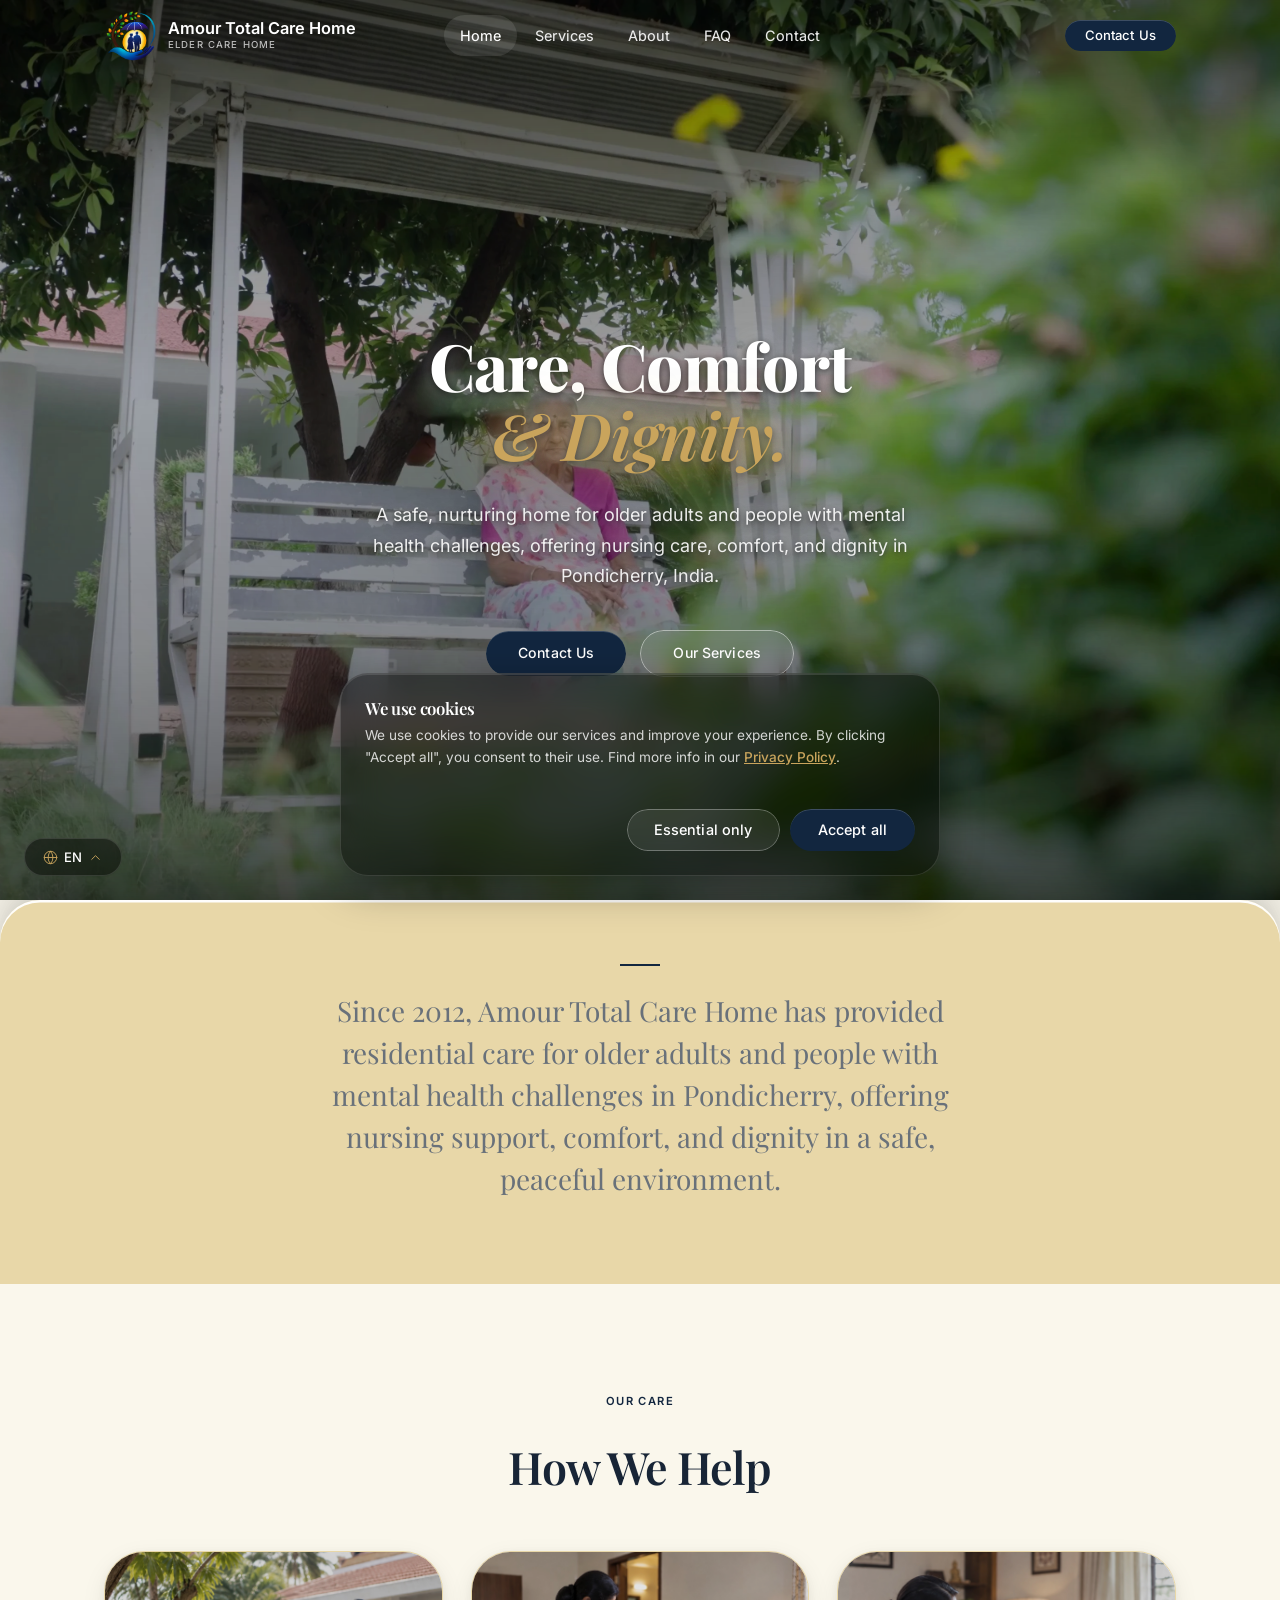
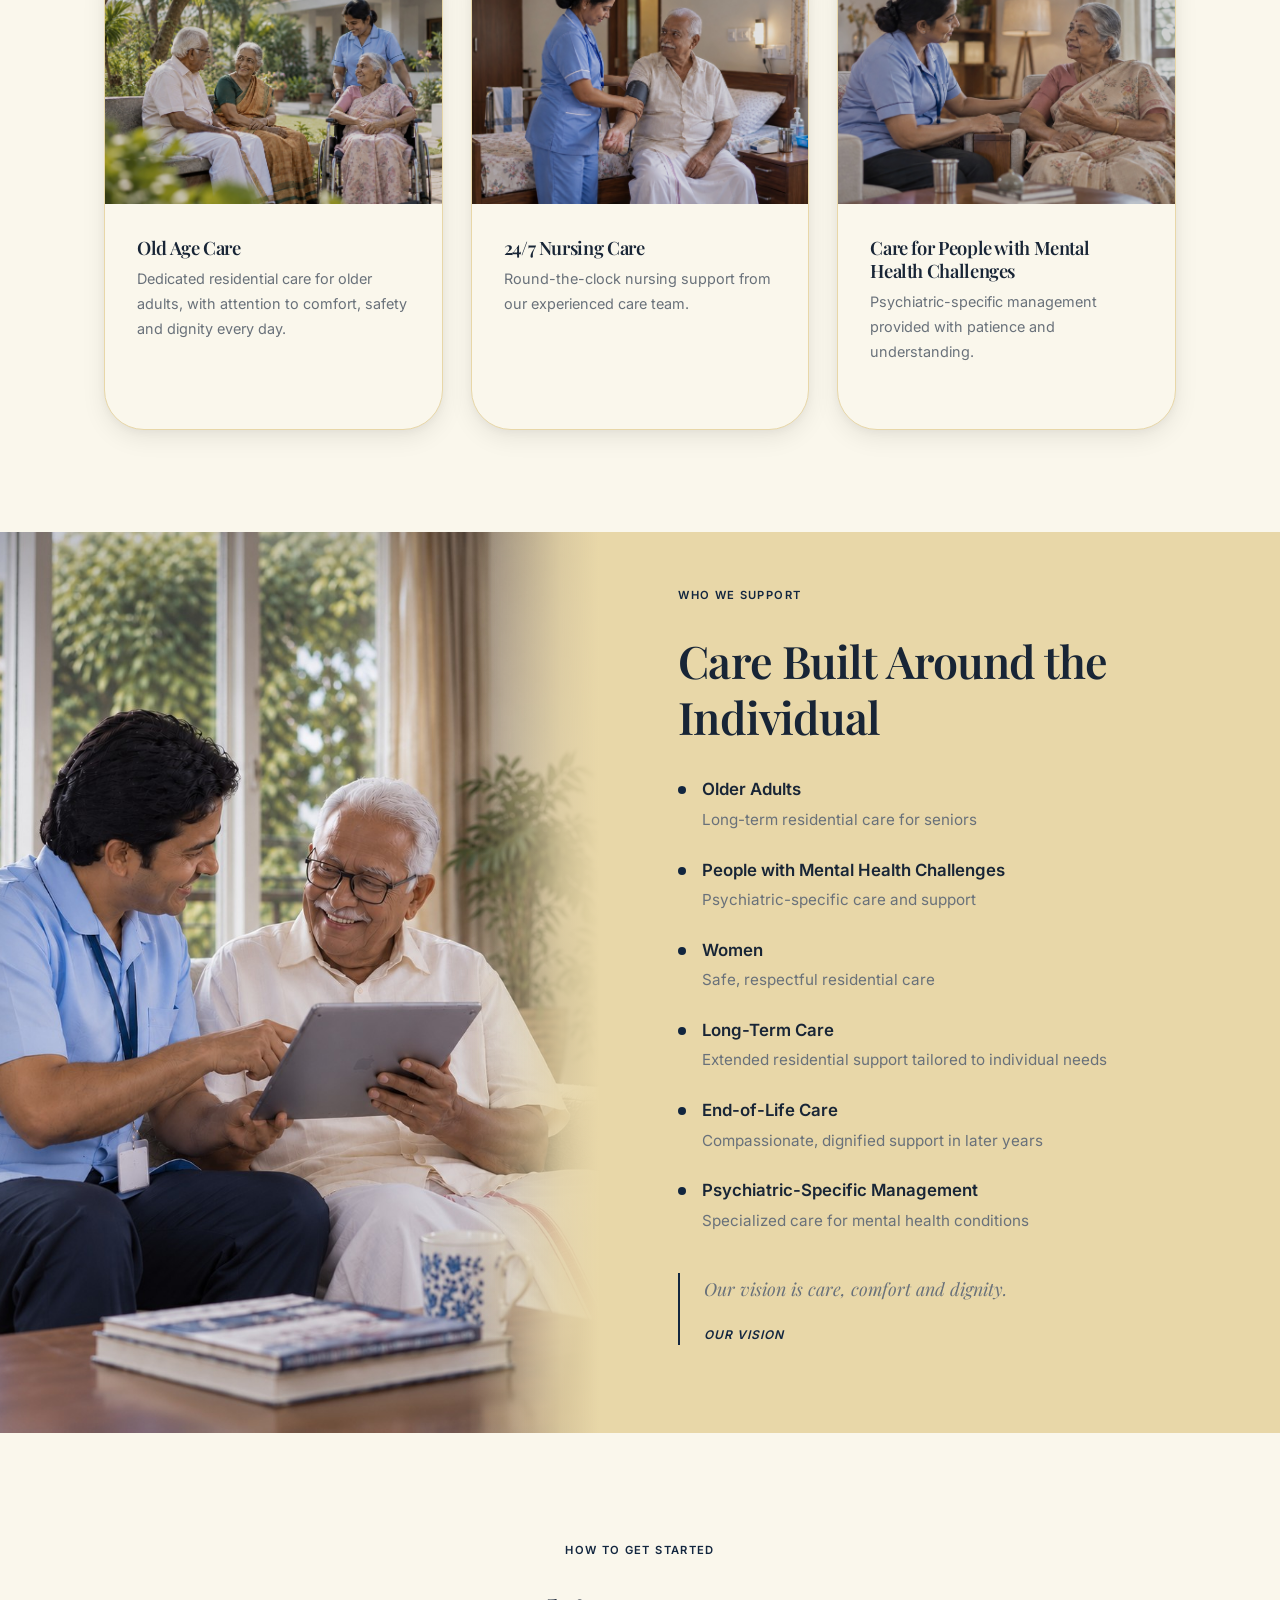
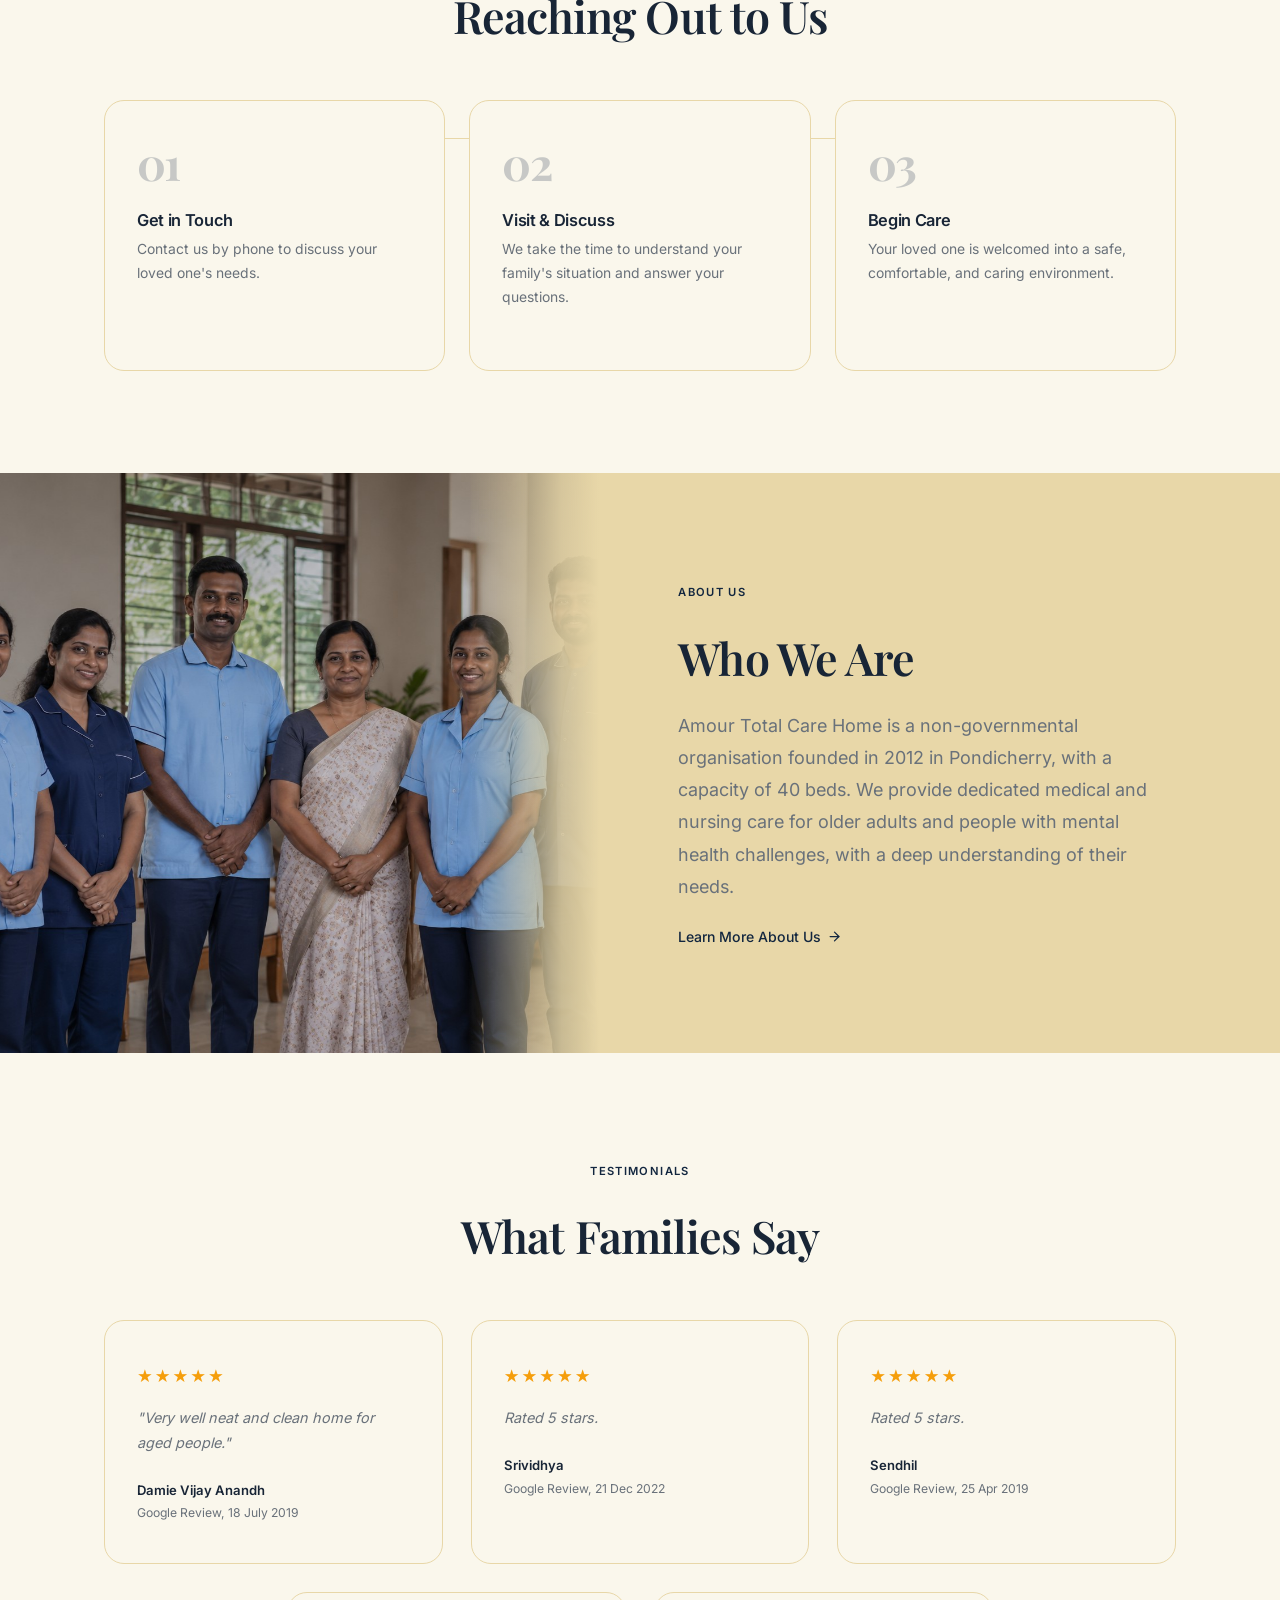
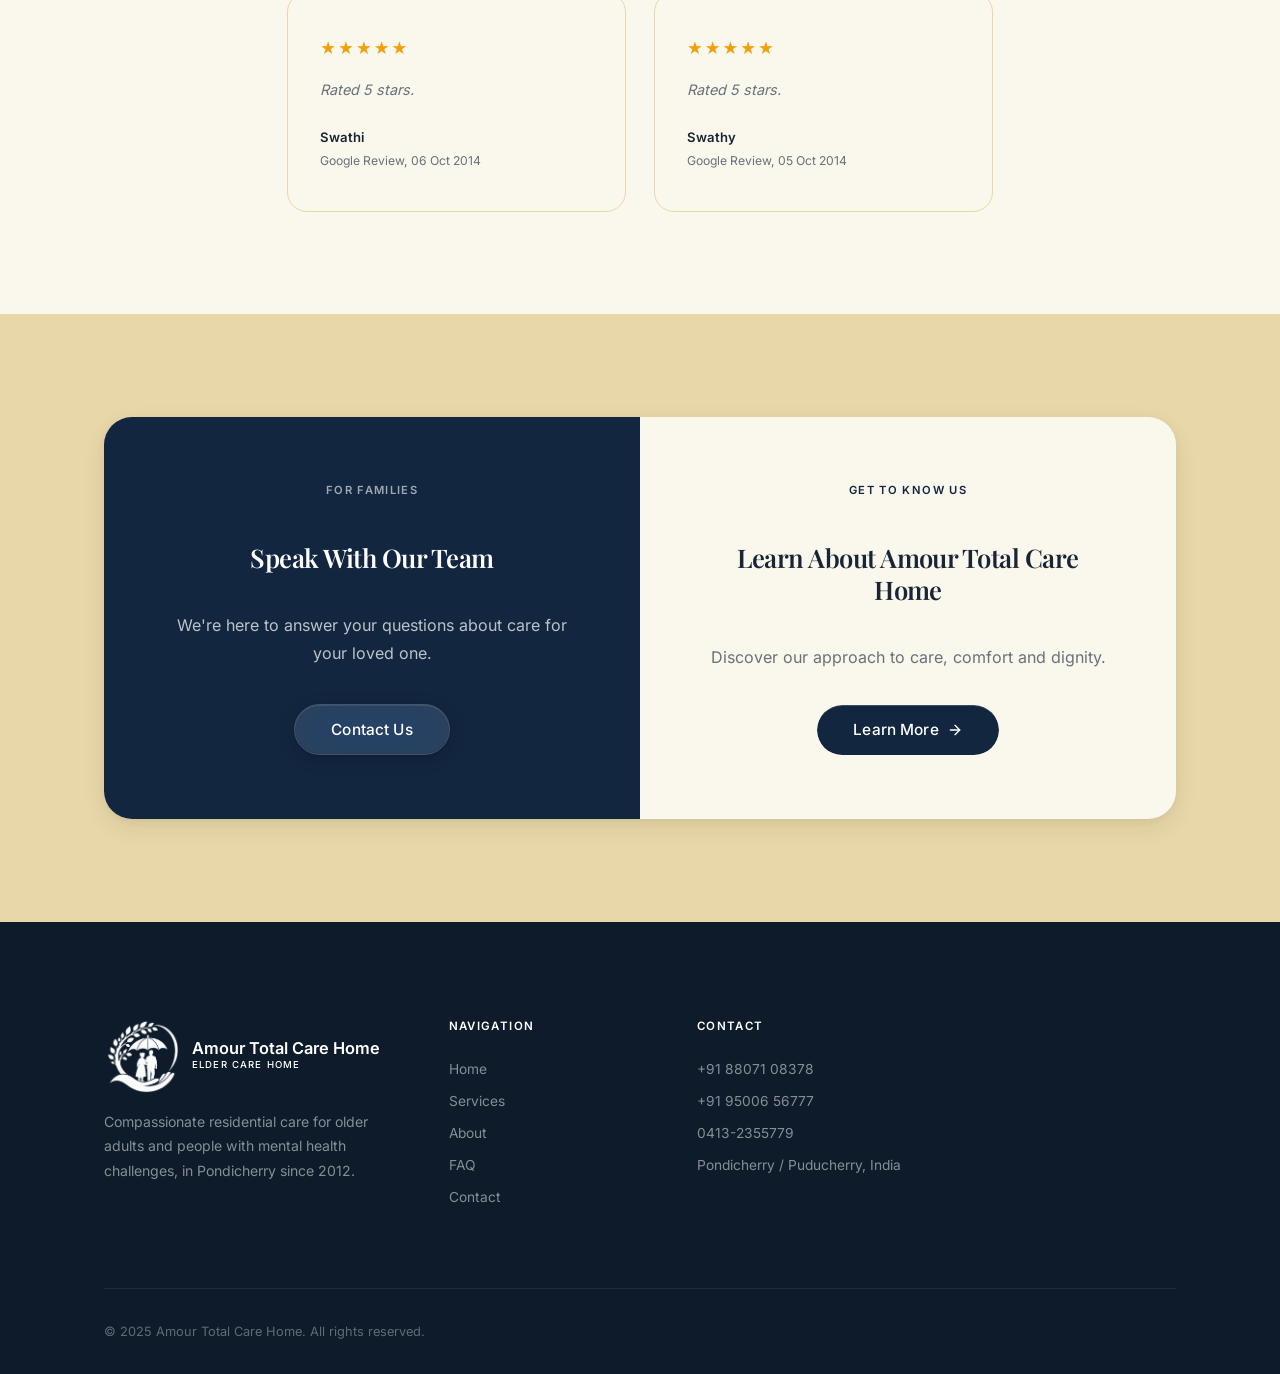
==== commit 3dcca21d: "Fix link preview logo: og:image pointed to KSK's real live domain og:image, og:url, sitemap.xml and " ====
--- a/index.html
+++ b/index.html
@@ -16,7 +16,7 @@
   <!-- OpenGraph Social Metadata -->
   <meta property="og:title" content="Amour Total Care Home - Elder Care in Pondicherry">
   <meta property="og:description" content="Amour Total Care Home is a residential care facility in Pondicherry providing elder care and support for people with mental health challenges since 2012.">
-  <meta property="og:image" content="https://ksk-farmos.de/img/common/logo-icon.png">
+  <meta property="og:image" content="https://amour-home-care.vercel.app/img/common/logo-icon.png">
   <meta property="og:type" content="website">
   <!-- Structured data (schema.org) removed: previous data described KSK Farmos' German business (address/phone/hours). Re-add with verified Amour Total Care Home details (address, phone, hours, domain) once confirmed. -->
 </head>
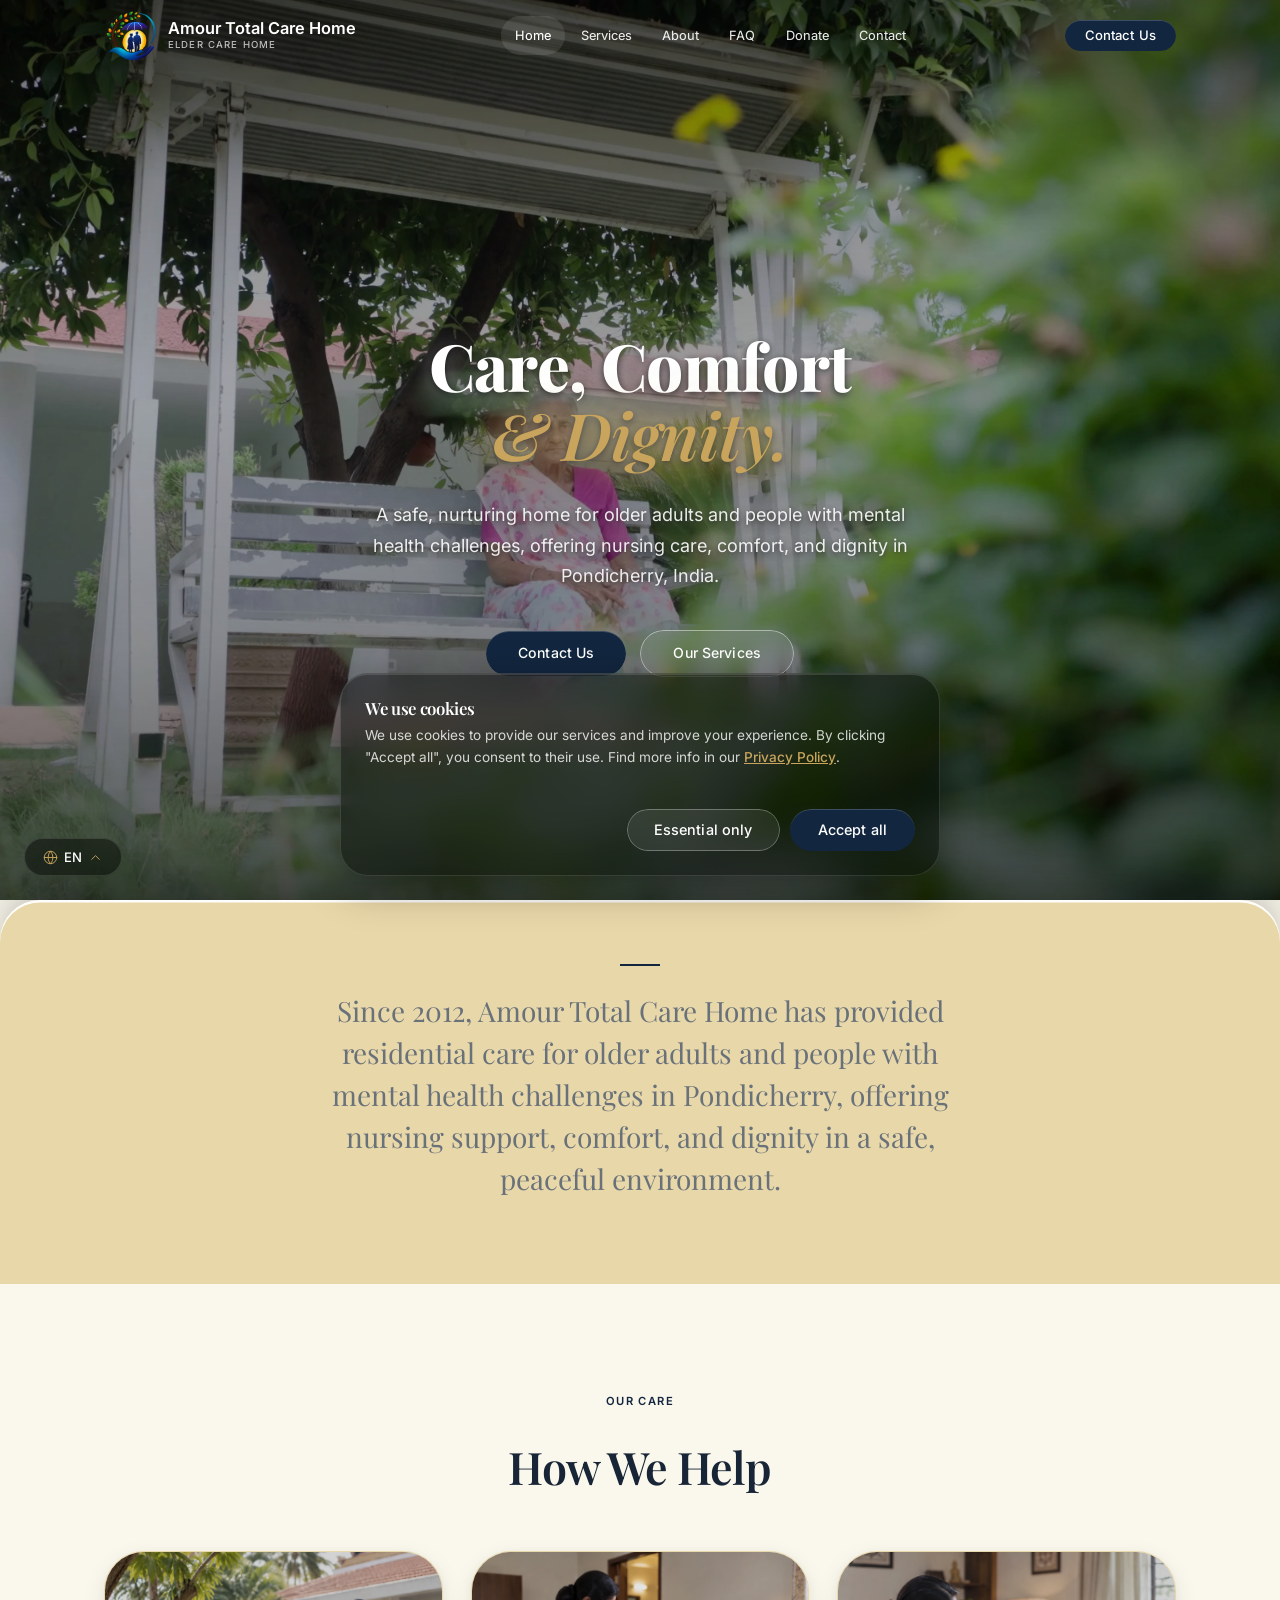
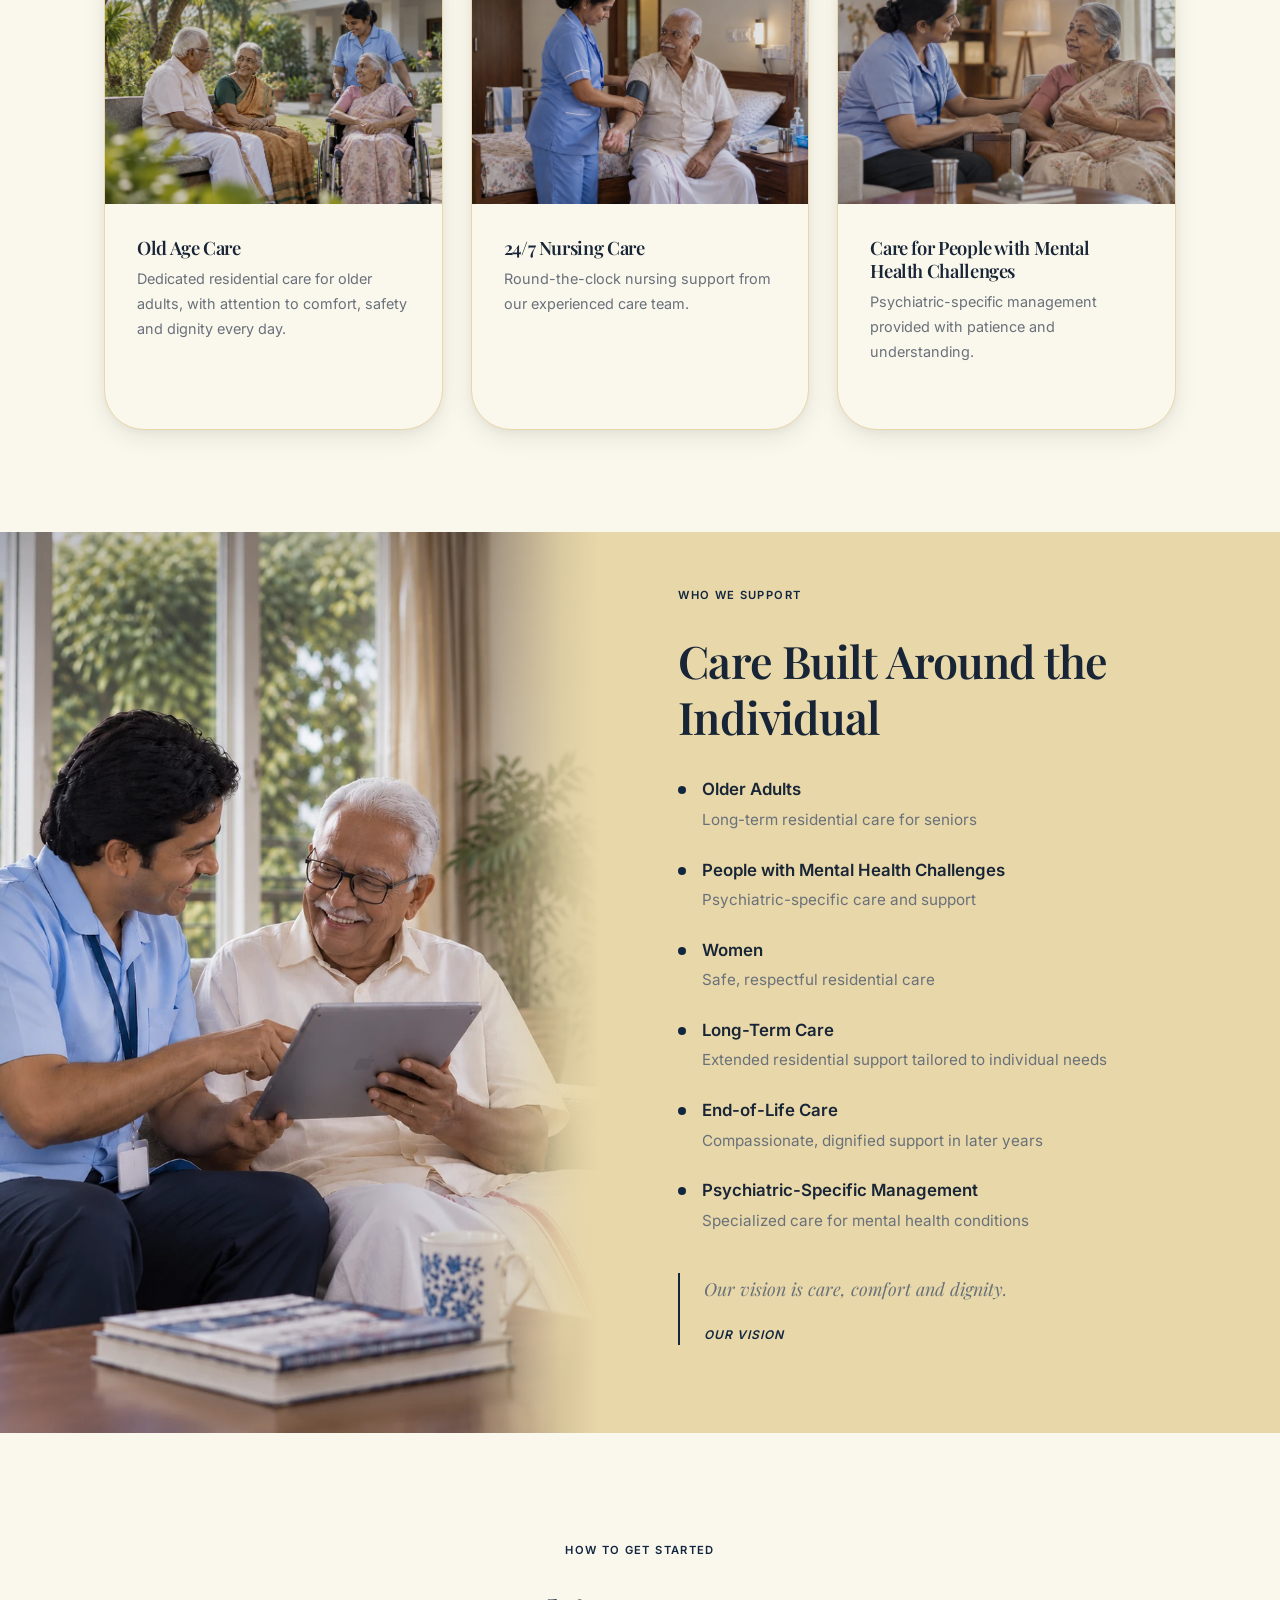
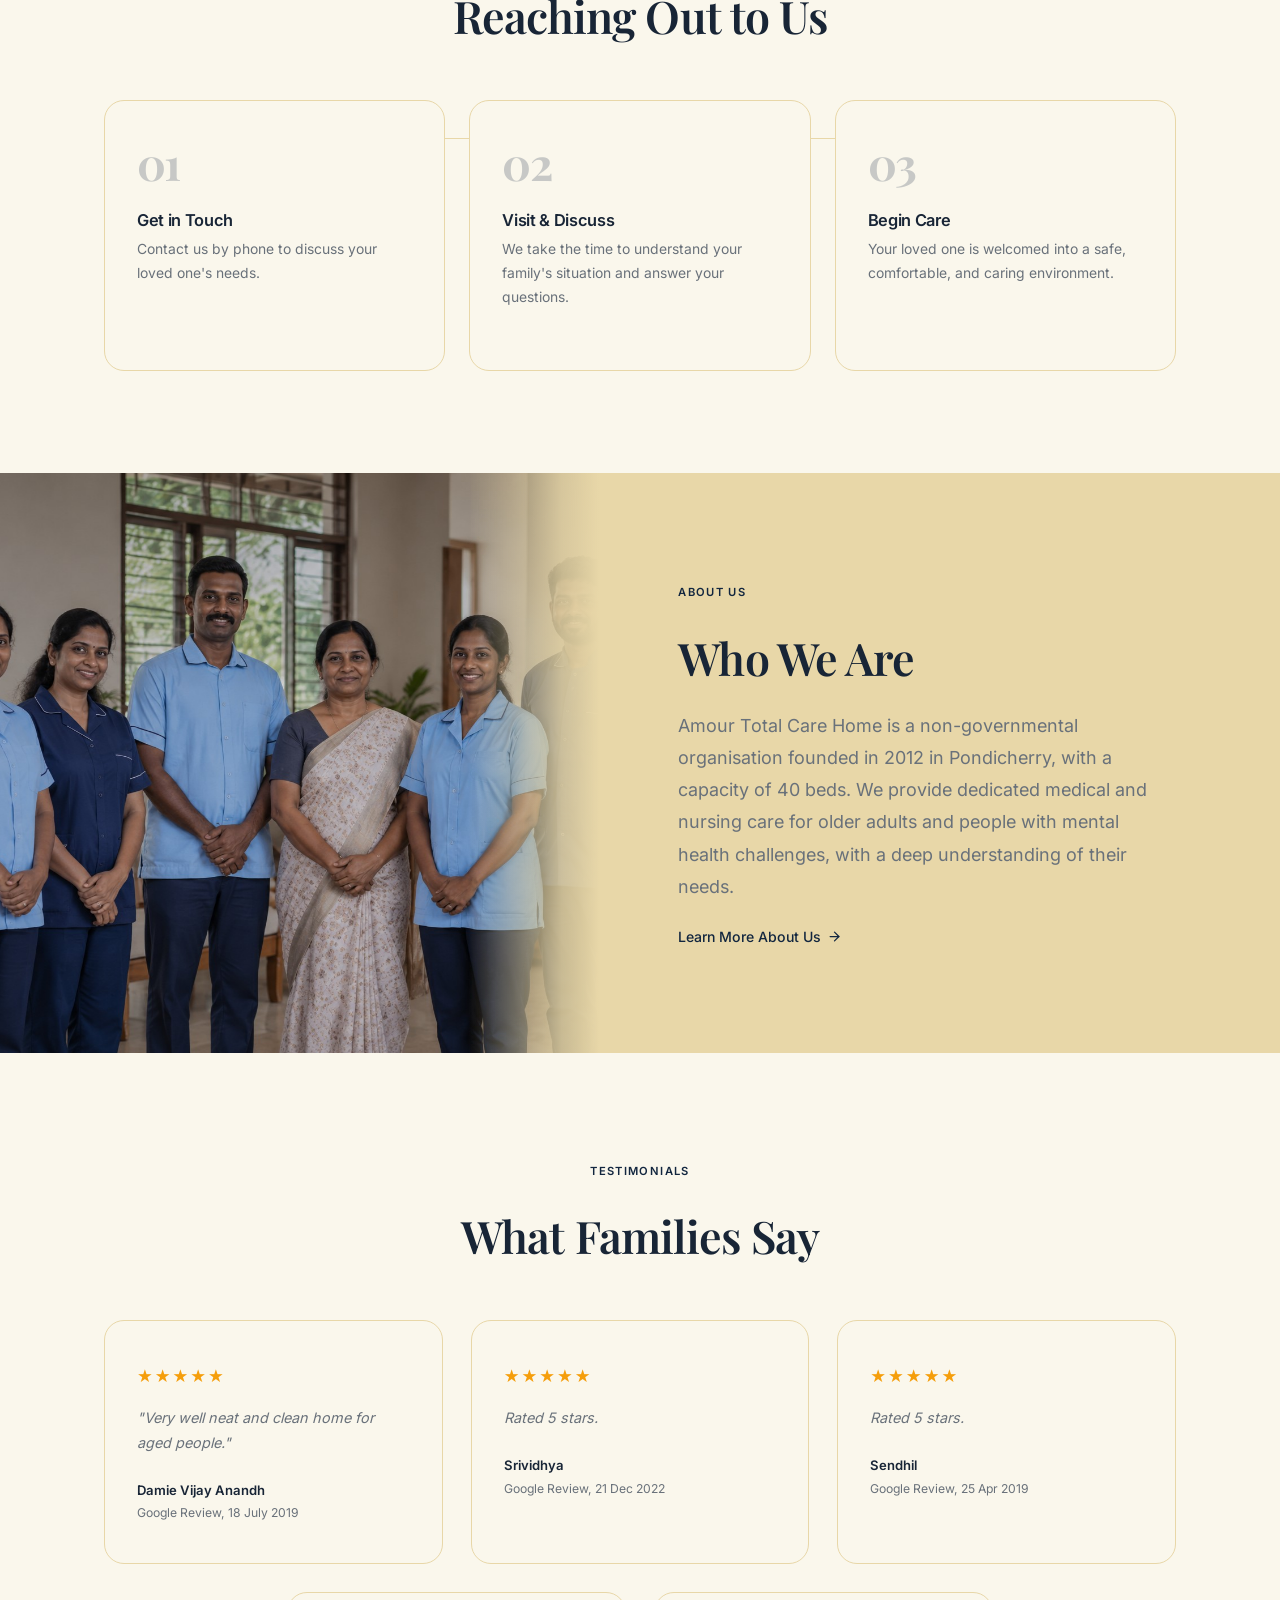
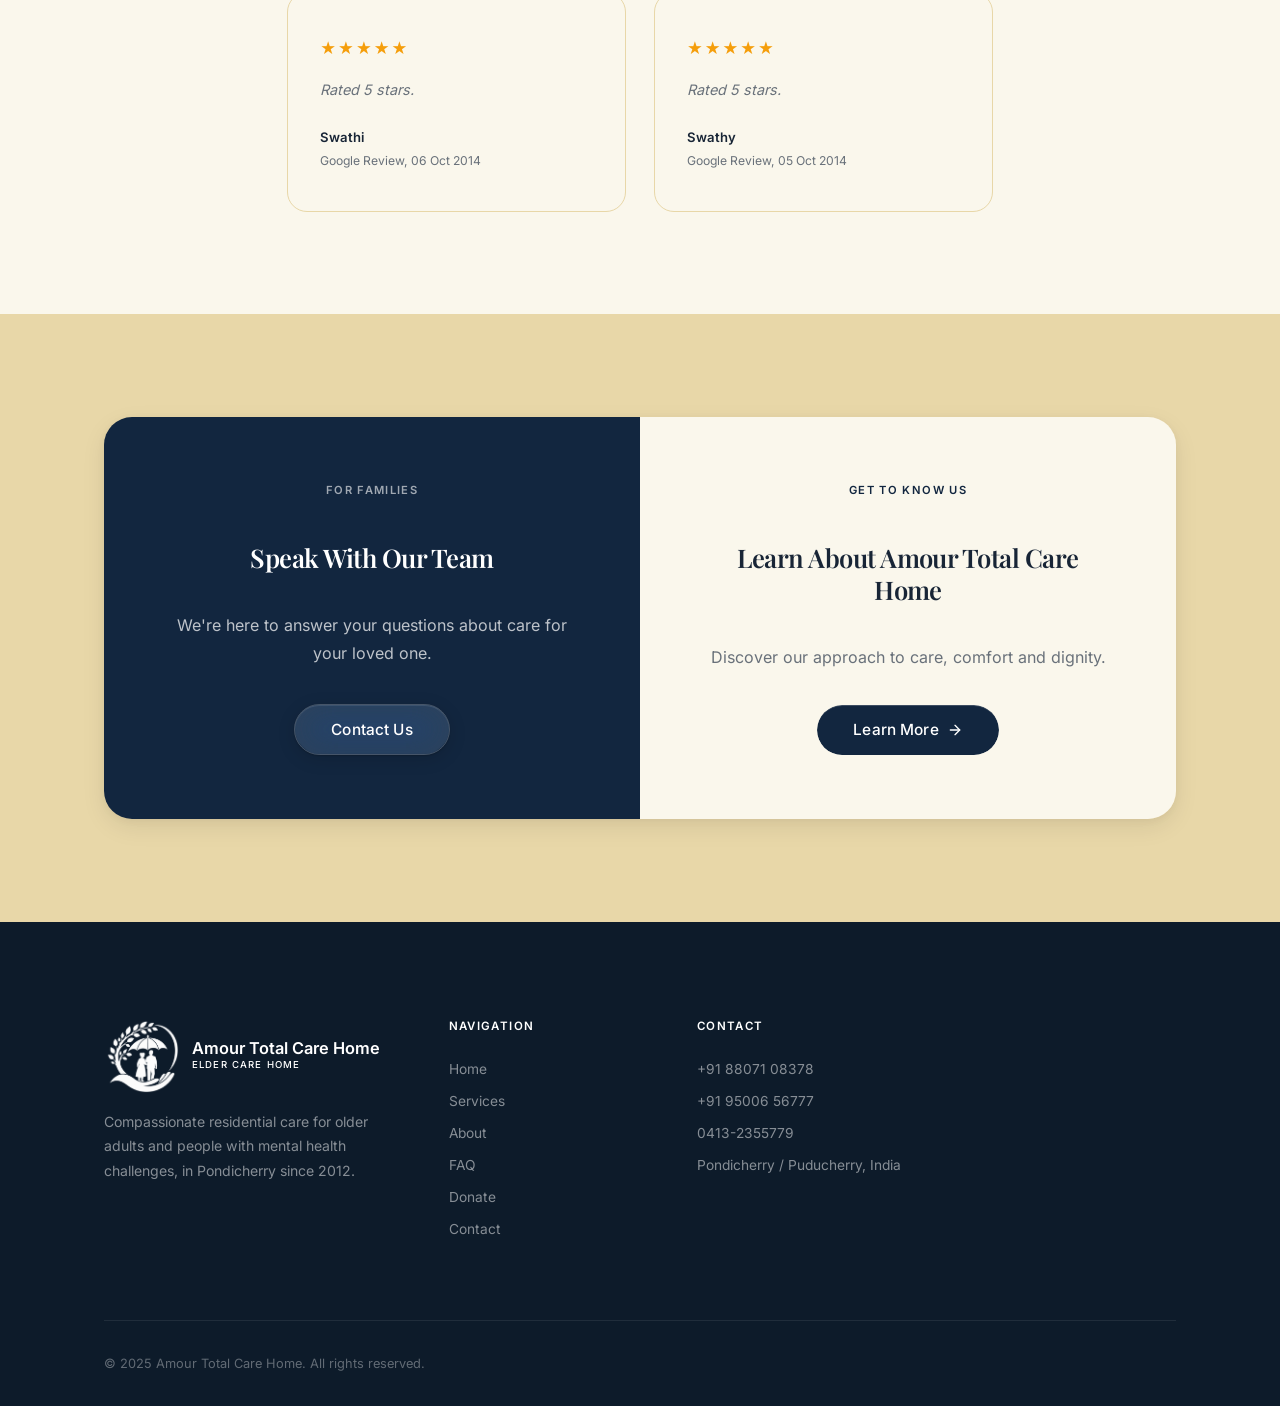
==== commit 06034431: "Add Donate page and clean up remaining KSK Farmos references - New /donate page with hero, "why your" ====
--- a/index.html
+++ b/index.html
@@ -5,7 +5,7 @@
   <meta name="viewport" content="width=device-width, initial-scale=1.0">
   <title>Amour Total Care Home - Elder Care in Pondicherry</title>
   <meta name="description" content="Amour Total Care Home is a residential care facility in Pondicherry providing elder care and support for people with mental health challenges since 2012.">
-  <link rel="stylesheet" href="css/style.css?v=1062">
+  <link rel="stylesheet" href="css/style.css?v=1064">
   <link rel="preconnect" href="https://fonts.googleapis.com">
   <link rel="preconnect" href="https://fonts.gstatic.com" crossorigin>
   <link href="https://fonts.googleapis.com/css2?family=Playfair+Display:ital,wght@0,700;0,800;1,600&display=swap" rel="stylesheet">
@@ -18,7 +18,7 @@
   <meta property="og:description" content="Amour Total Care Home is a residential care facility in Pondicherry providing elder care and support for people with mental health challenges since 2012.">
   <meta property="og:image" content="https://amour-home-care.vercel.app/img/common/logo-icon.png">
   <meta property="og:type" content="website">
-  <!-- Structured data (schema.org) removed: previous data described KSK Farmos' German business (address/phone/hours). Re-add with verified Amour Total Care Home details (address, phone, hours, domain) once confirmed. -->
+  <!-- Structured data (schema.org) removed: previous data described another organisation's business (address/phone/hours). Re-add with verified Amour Total Care Home details (address, phone, hours, domain) once confirmed. -->
 </head>
 <body>
 
@@ -31,7 +31,7 @@
       <a class="nav-link" href="/services" data-i18n="nav.leistungen">Services</a>
       <a class="nav-link" href="/about" data-i18n="nav.ueber">About</a>
       <a class="nav-link" href="/faq" data-i18n="nav.faq">FAQ</a>
-      <a class="nav-link" href="/contact" data-i18n="nav.kontakt">Contact</a>
+      <a class="nav-link" href="/donate" data-i18n="nav.donate">Donate</a><a class="nav-link" href="/contact" data-i18n="nav.kontakt">Contact</a>
     </nav>
     <div class="header-right">
       <a href="/contact" class="btn btn-primary btn-sm" data-i18n="nav.beratung">Contact Us</a>
@@ -44,7 +44,7 @@
   <a class="nav-link" href="/services" data-i18n="nav.leistungen">Services</a>
   <a class="nav-link" href="/about" data-i18n="nav.ueber">About</a>
   <a class="nav-link" href="/faq" data-i18n="nav.faq">FAQ</a>
-  <a class="nav-link" href="/contact" data-i18n="nav.kontakt">Contact</a>
+  <a class="nav-link" href="/donate" data-i18n="nav.donate">Donate</a><a class="nav-link" href="/contact" data-i18n="nav.kontakt">Contact</a>
 </div>
 
 <main>
@@ -301,7 +301,7 @@
           <a href="/services" data-i18n="nav.leistungen">Services</a>
           <a href="/about" data-i18n="nav.ueber">About</a>
           <a href="/faq" data-i18n="nav.faq">FAQ</a>
-          <a href="/contact" data-i18n="nav.kontakt">Contact</a>
+          <a href="/donate" data-i18n="nav.donate">Donate</a><a href="/contact" data-i18n="nav.kontakt">Contact</a>
         </div>
       </div>
       <div>
--- a/css/style.css
+++ b/css/style.css
@@ -1,7 +1,7 @@
 /* ============================================================
    AMOUR CARE FOUNDATION — style.css v3.5
    Calibrated spacing · Glass buttons · Scroll animations
-   (rebranded from KSK Farmos violet palette to Amour navy/teal/gold)
+   (Amour navy/teal/gold palette)
    ============================================================ */
 @import url('fonts.css');
 
@@ -298,13 +298,7 @@
 .logo-text{font-family:var(--sans);font-weight:700;font-size:1.02rem;color:var(--text-primary);line-height:1.1}
 .logo-text span{display:block;font-size:0.60rem;font-weight:500;text-transform:uppercase;letter-spacing:0.12em;color:var(--text-muted);margin-top:2px}
 .nav{display:flex;align-items:center;gap:2px;margin-left:auto;margin-right:auto}
-/* True center relative to the header container, independent of logo/button width imbalance.
-   Only applied on wide viewports where there is guaranteed room, so nav never overlaps
-   the logo or Contact Us button at narrower desktop/tablet widths. */
-@media(min-width:1200px){
-  .nav{position:absolute;left:50%;top:50%;transform:translate(-50%,-50%);margin:0}
-}
-.nav-link{display:inline-flex;align-items:center;gap:4px;padding:9px 16px;font-size:0.9rem;font-weight:450;color:var(--text-primary);border-radius:var(--r-full);white-space:nowrap}
+.nav-link{display:inline-flex;align-items:center;gap:4px;padding:9px clamp(8px,1.1vw,16px);font-size:clamp(0.78rem,1vw,0.9rem);font-weight:450;color:var(--text-primary);border-radius:var(--r-full);white-space:nowrap}
 .nav-link:hover{color:var(--violet);background:rgba(18, 38, 63,0.06)}
 .nav-link.active{color:var(--violet)}
 .chevron{font-size:0.68em;opacity:0.55}
@@ -380,8 +374,8 @@
 }
 
 /* Hide chat widget when mobile menu is open */
-.mobile-menu.open ~ #ksk-chat,
-.header.menu-open ~ #ksk-chat {
+.mobile-menu.open ~ #amour-chat,
+.header.menu-open ~ #amour-chat {
   display: none !important;
 }
 
@@ -2428,3 +2422,28 @@
 .map-embed iframe.loaded {
   opacity: 1;
 }
+
+/* ── Donate page: bank details card ── */
+.bank-card-head{display:flex;align-items:center;gap:var(--sp-2);margin-bottom:var(--sp-3)}
+.bank-card-head .card-icon{margin:0;flex-shrink:0}
+.bank-card-head h3{margin:0;font-size:1.2rem}
+.bank-list{margin:0}
+.bank-row{display:flex;justify-content:space-between;align-items:center;gap:var(--sp-2);padding:14px 0;border-bottom:1px solid var(--gray-100)}
+.bank-row:last-child{border-bottom:0}
+.bank-row dt{font-size:0.85rem;color:var(--text-muted);flex-shrink:0}
+.bank-row dd{margin:0;text-align:right;min-width:0}
+.bank-copy{background:none;border:0;padding:4px 8px;margin:-4px -8px;border-radius:var(--r-sm);font:inherit;font-weight:600;letter-spacing:0.03em;color:inherit;cursor:pointer;word-break:break-all;text-align:right;transition:background 0.2s ease,color 0.2s ease}
+.bank-copy:hover{background:var(--gray-50);color:var(--violet)}
+.bank-copy.is-copied{color:var(--violet)}
+.bank-copy.is-copied::after{content:" \2713";}
+.bank-hint{display:block;margin-top:4px;font-size:0.75rem;color:var(--text-muted);font-weight:400}
+.bank-note{margin-top:var(--sp-3);font-size:0.85rem;color:var(--text-muted);line-height:1.6}
+@media (max-width:480px){
+  .bank-row{flex-direction:column;align-items:flex-start;gap:4px}
+  .bank-row dd,.bank-copy{text-align:left}
+}
+/* Donate hero: subjects sit on the right of the photo, keep them in frame on narrow screens */
+.donate-hero-frame .hero-home-photo{object-position:65% center}
+@media (max-width:992px){
+  .donate-hero-frame .hero-home-photo{object-position:82% center !important}
+}
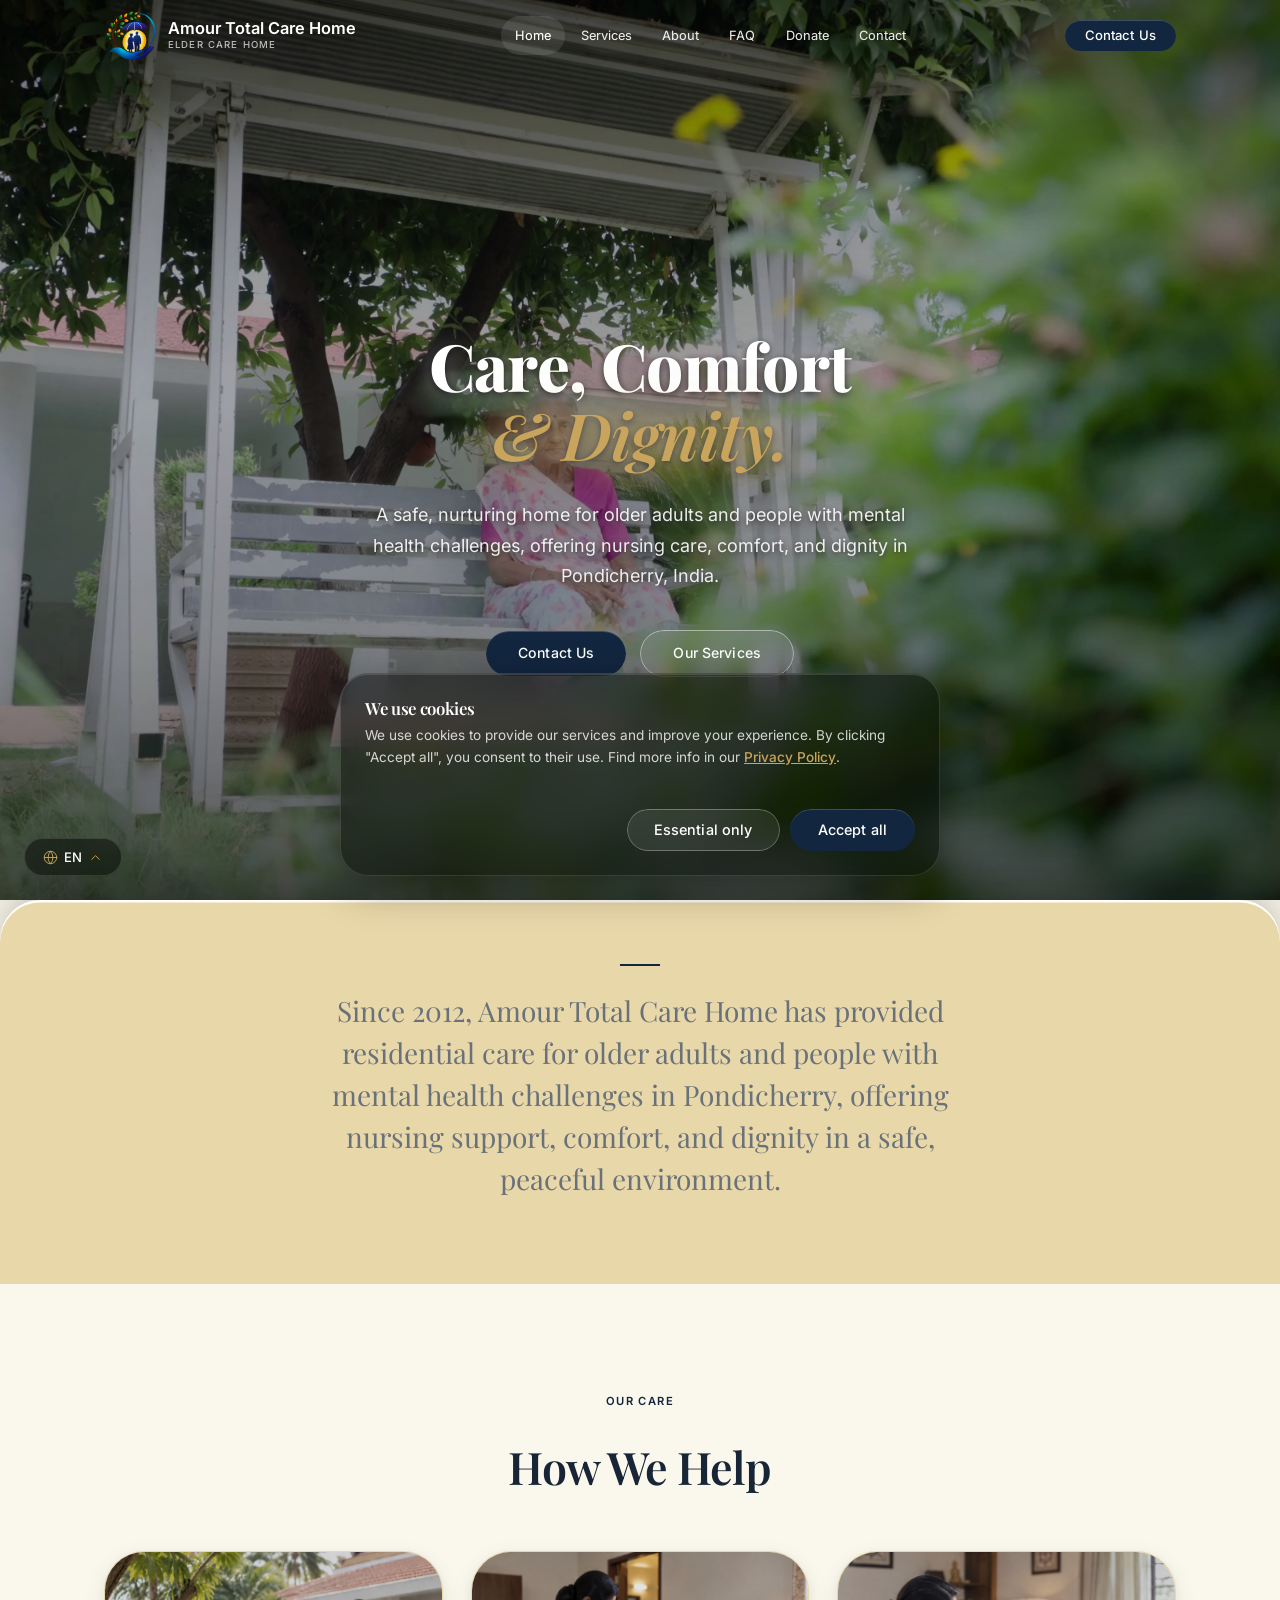
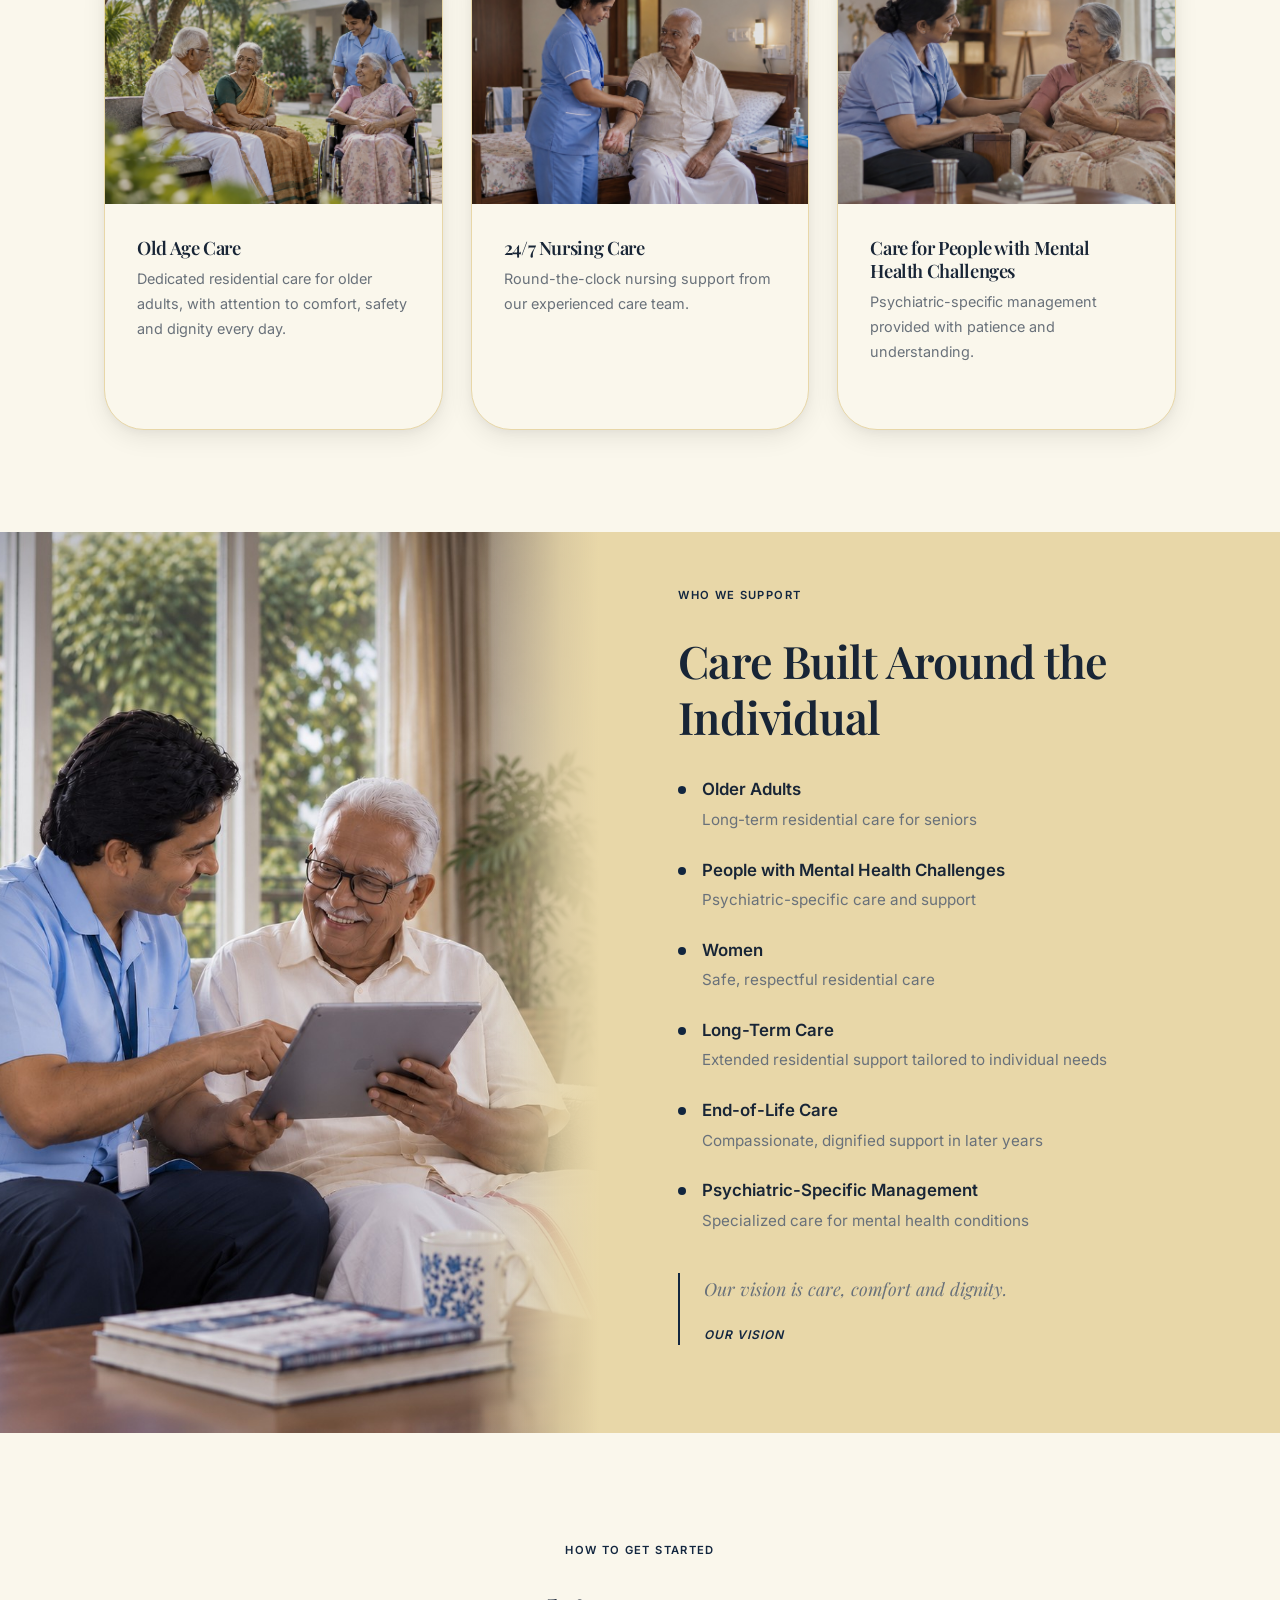
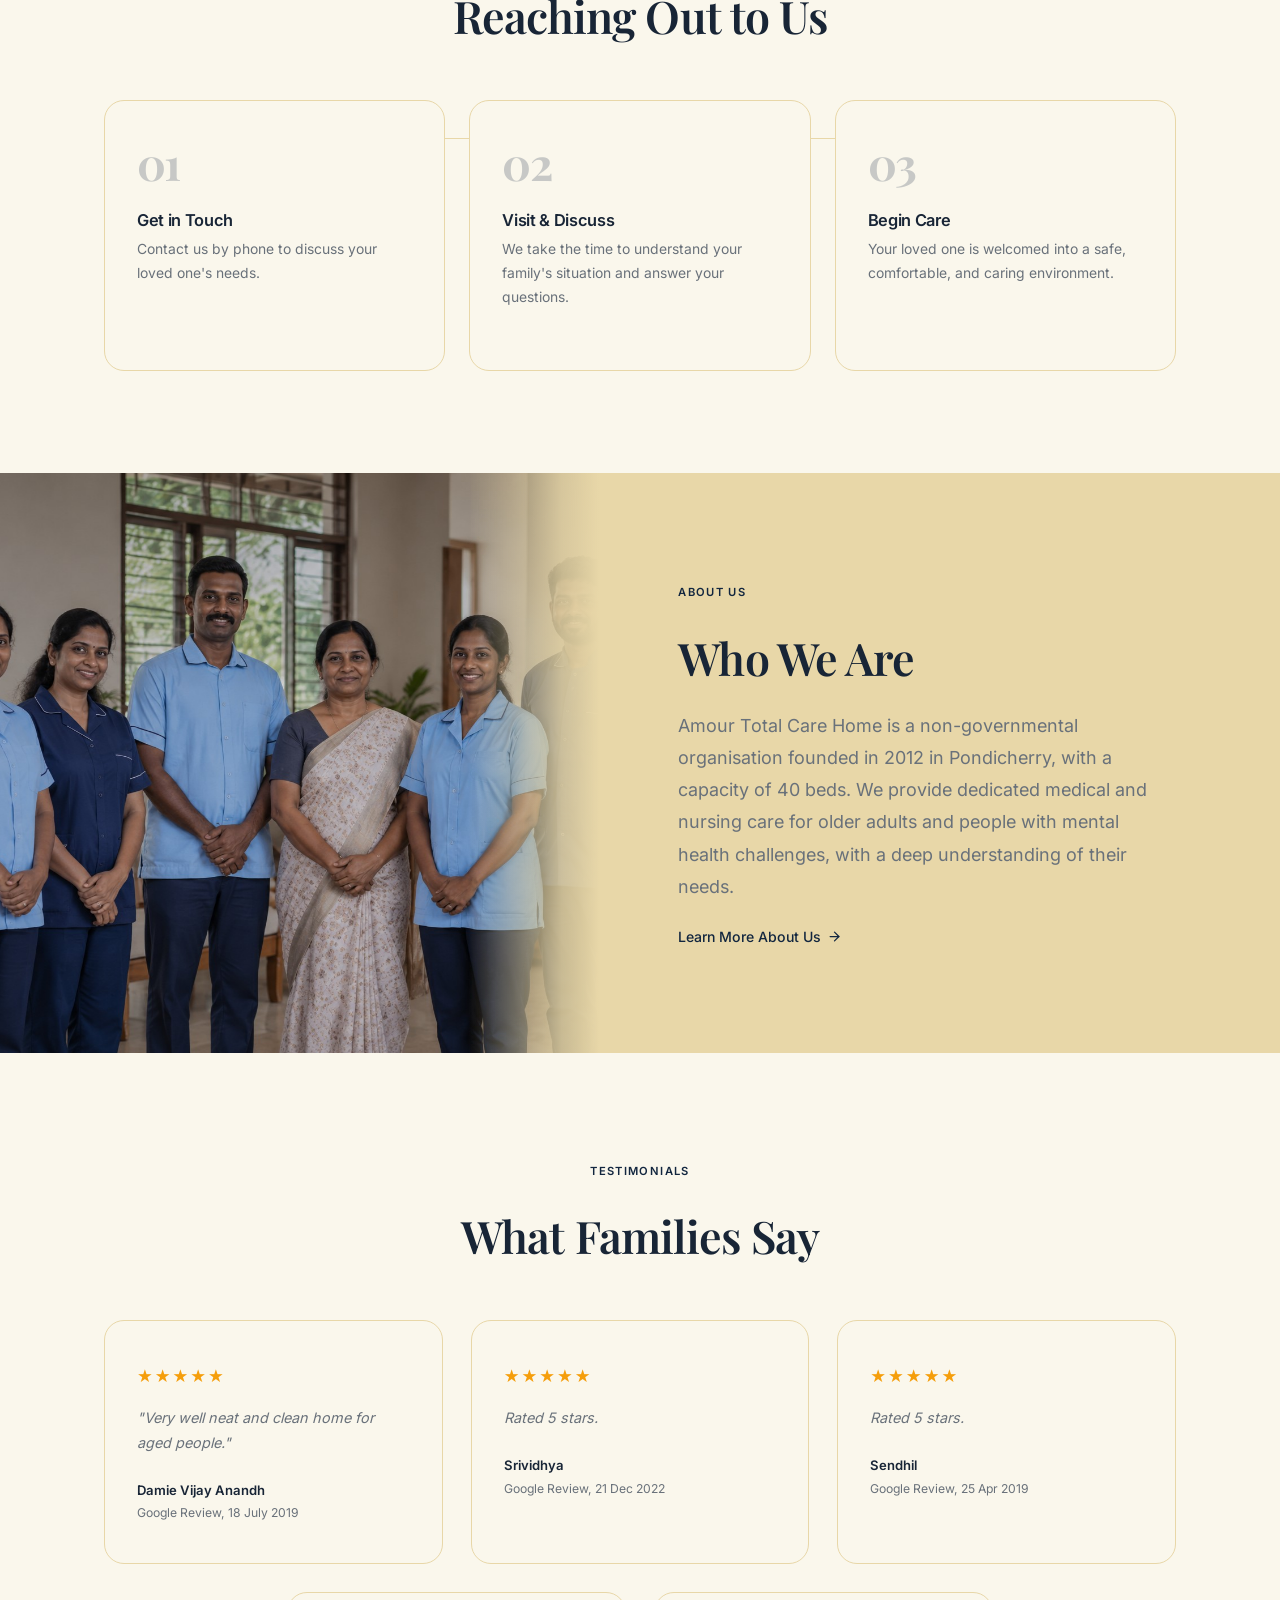
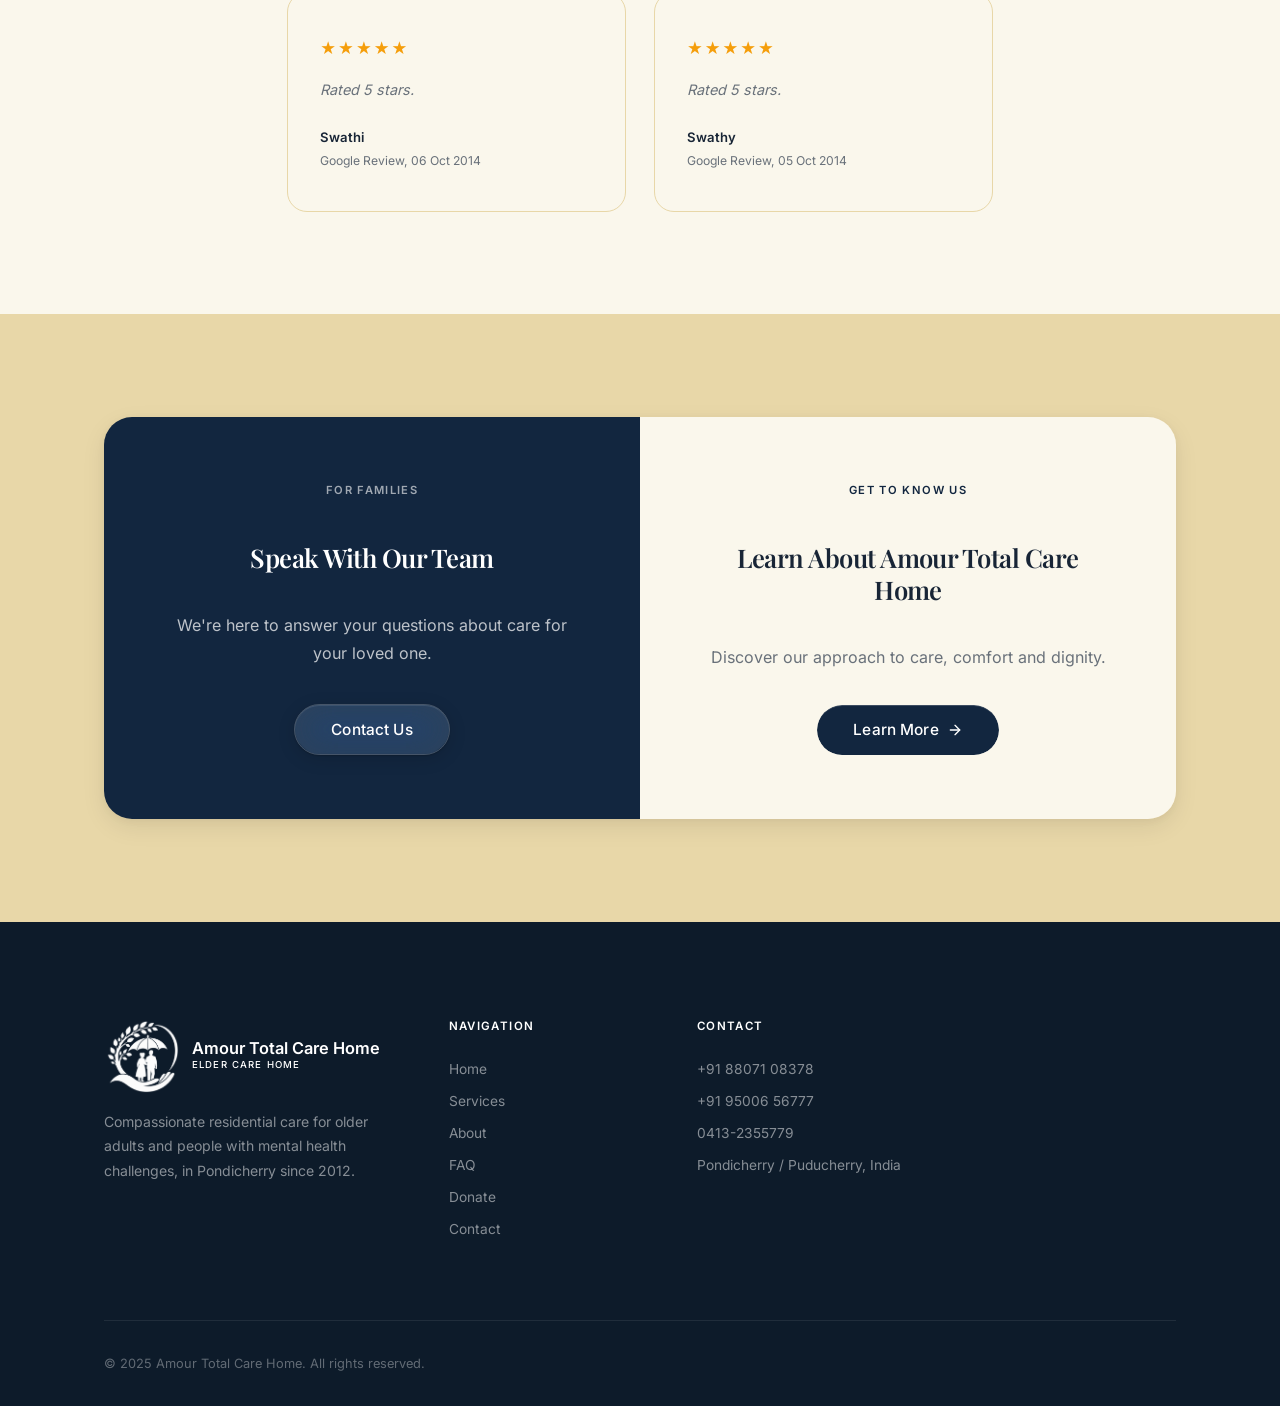
==== commit 5fa4fd9e: "Center contact cards and remove French language option - Contact cards: grid had 4 columns for 3 car" ====
--- a/index.html
+++ b/index.html
@@ -5,7 +5,7 @@
   <meta name="viewport" content="width=device-width, initial-scale=1.0">
   <title>Amour Total Care Home - Elder Care in Pondicherry</title>
   <meta name="description" content="Amour Total Care Home is a residential care facility in Pondicherry providing elder care and support for people with mental health challenges since 2012.">
-  <link rel="stylesheet" href="css/style.css?v=1064">
+  <link rel="stylesheet" href="css/style.css?v=1065">
   <link rel="preconnect" href="https://fonts.googleapis.com">
   <link rel="preconnect" href="https://fonts.gstatic.com" crossorigin>
   <link href="https://fonts.googleapis.com/css2?family=Playfair+Display:ital,wght@0,700;0,800;1,600&display=swap" rel="stylesheet">
@@ -327,12 +327,11 @@
     <a href="#" data-lang="en" class="active">English</a>
     <a href="#" data-lang="ta">தமிழ்</a>
     <a href="#" data-lang="hi">हिन्दी</a>
-    <a href="#" data-lang="fr">Français</a>
   </div>
 </div>
 
 
 <script src="js/vendor/lucide-1.39.0.min.js"></script>
-<script src="js/main.js?v=5.25"></script>
+<script src="js/main.js?v=5.26"></script>
 </body>
 </html>
--- a/css/style.css
+++ b/css/style.css
@@ -1088,12 +1088,13 @@
 .map-embed iframe{width:100%;height:100%;border:0}
 
 /* ── CONTACT CARDS (under form) ─────────────────────────────── */
-.contact-cards{display:grid;grid-template-columns:repeat(4,1fr);gap:var(--sp-3)}
+.contact-cards{display:grid;grid-template-columns:repeat(3,1fr);gap:var(--sp-3)}
 .contact-card{position:relative;padding:var(--sp-4);background:var(--white);border:1px solid var(--gray-100);border-radius:var(--r-lg);text-align:center;cursor:pointer;transition:transform 0.35s ease, box-shadow 0.35s ease, border-color 0.35s ease}
 .contact-card:hover{border-color:transparent;box-shadow:0 16px 40px rgba(0,0,0,0.08);transform:translateY(-4px);transition:transform 0.35s ease, box-shadow 0.35s ease, border-color 0.35s ease}
 .contact-card .card-icon{margin:0 auto var(--sp-2)}
 .contact-card h4{font-size:0.85rem;margin-bottom:8px}
 .contact-card p,.contact-card a{font-size:0.85rem;color:var(--text-muted);line-height:1.6}
+.contact-card p{margin-bottom:0}
 .contact-card a::after{content:"";position:absolute;top:0;left:0;right:0;bottom:0;z-index:1}
 .contact-card a:hover{color:var(--violet)}
 
@@ -1129,7 +1130,7 @@
   .stats-row{grid-template-columns:repeat(2,1fr)}
   .stat-item:nth-child(2){border-right:none}
   .stat-item:nth-child(1),.stat-item:nth-child(2){border-bottom:1px solid var(--gray-100);padding-bottom:var(--sp-3);margin-bottom:var(--sp-3)}
-  .contact-cards{grid-template-columns:repeat(2,1fr)}
+  .contact-cards{grid-template-columns:repeat(3,1fr)}
   .review-card{flex:0 1 calc(50% - clamp(16px,2.5vw,28px) / 2)}
   .diagnosen-row{grid-template-columns:repeat(3,1fr)}
 }
